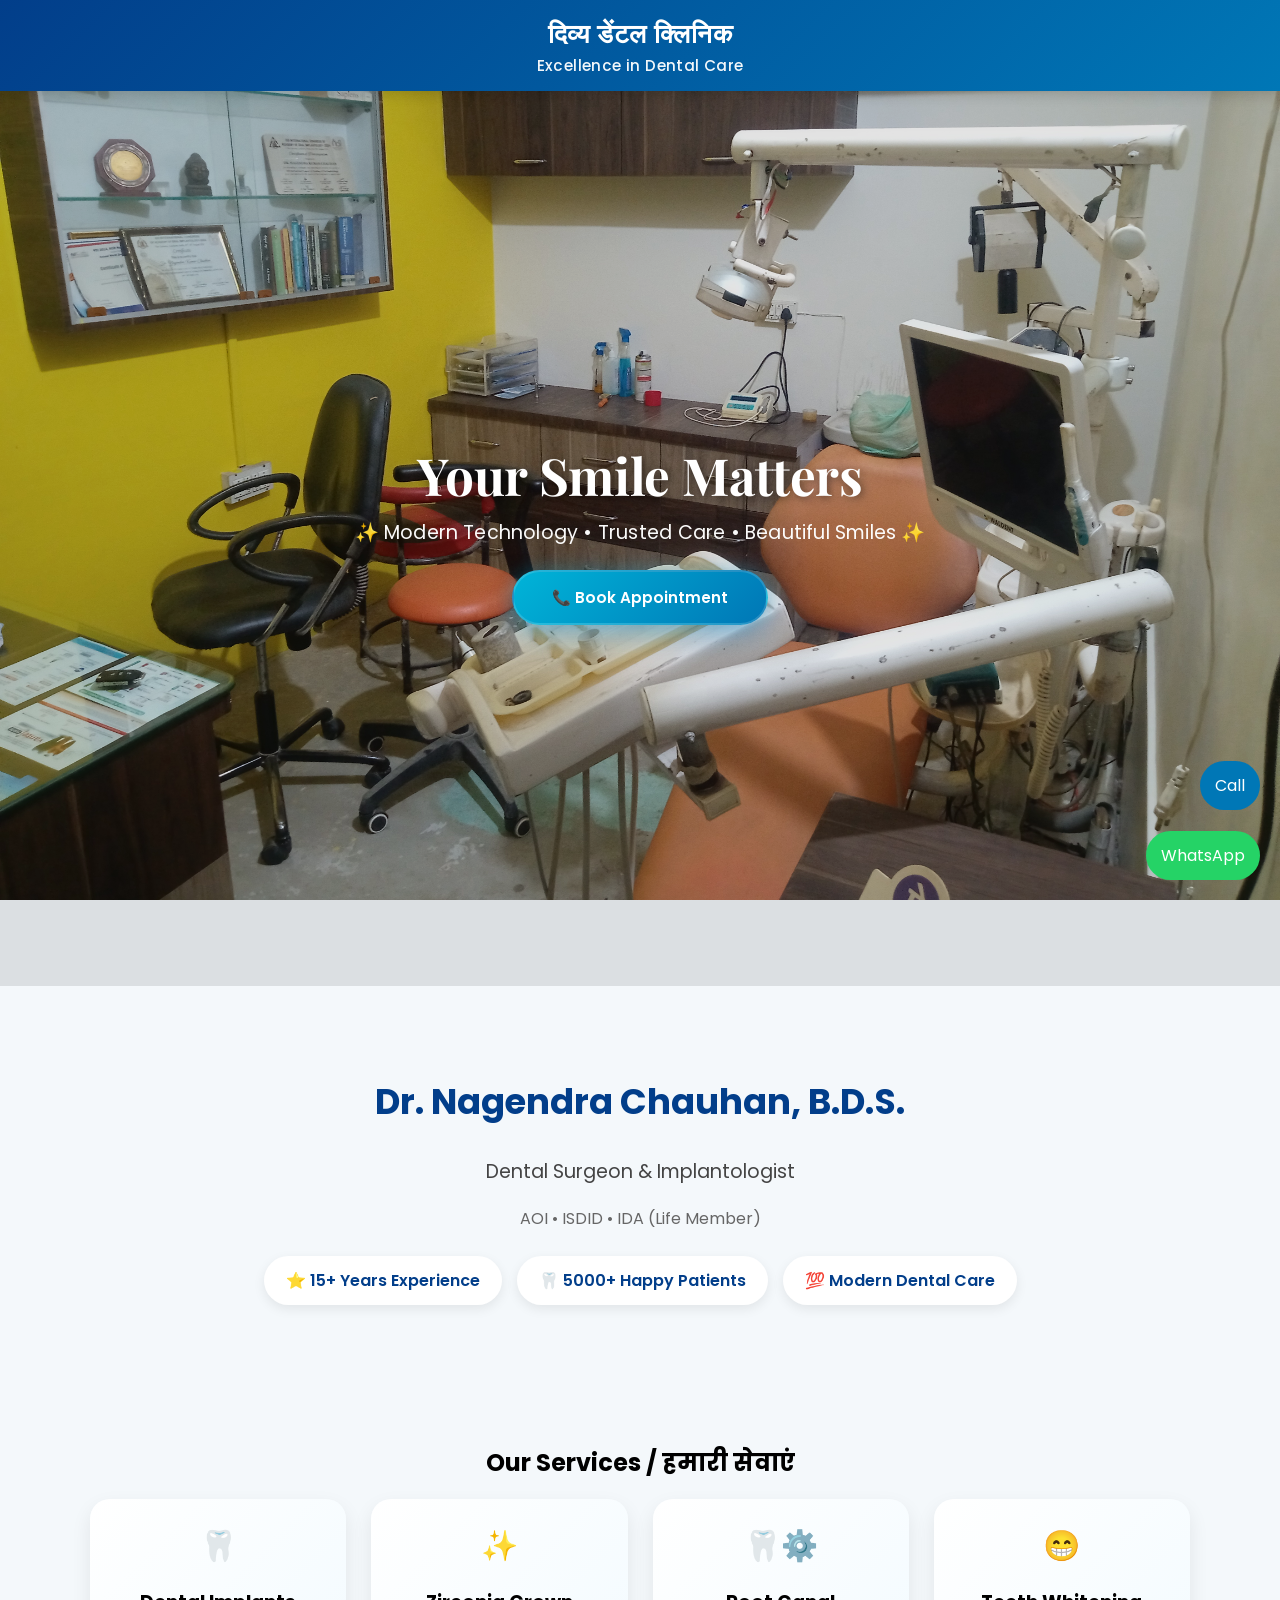
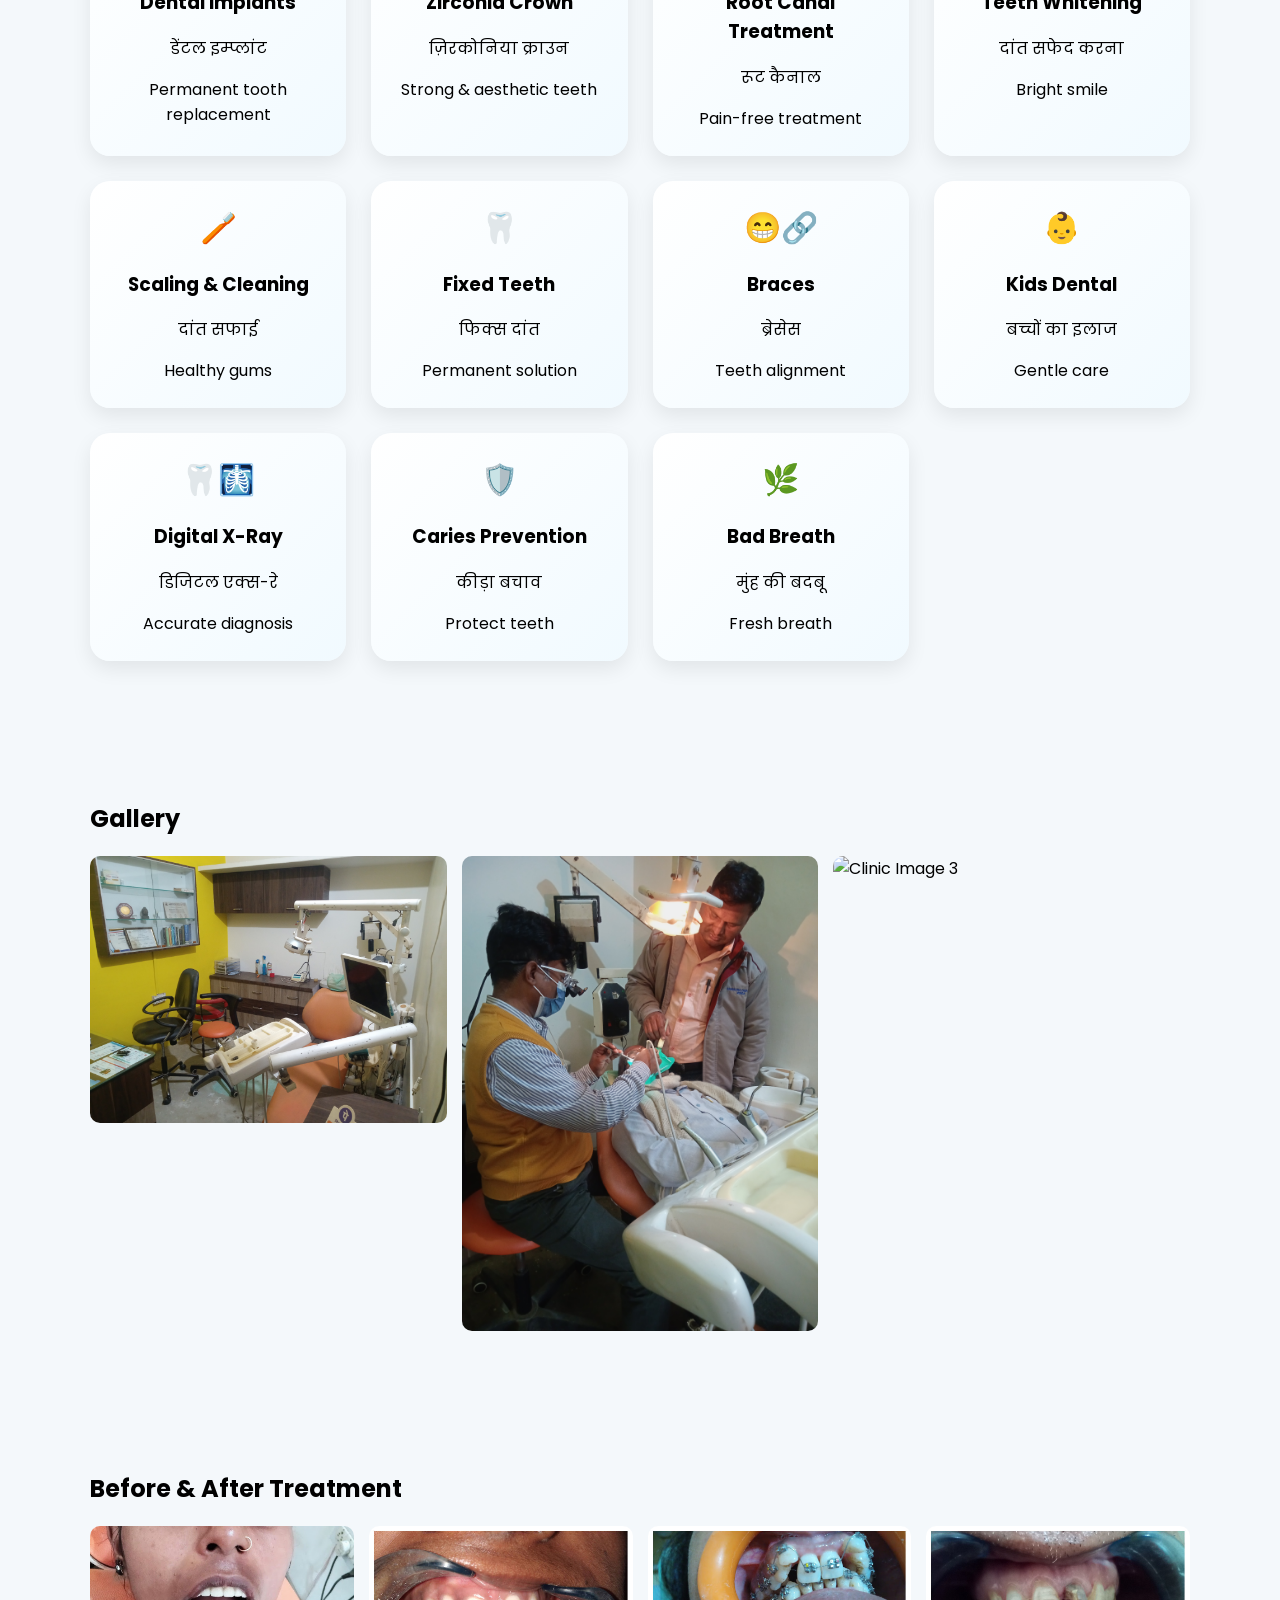
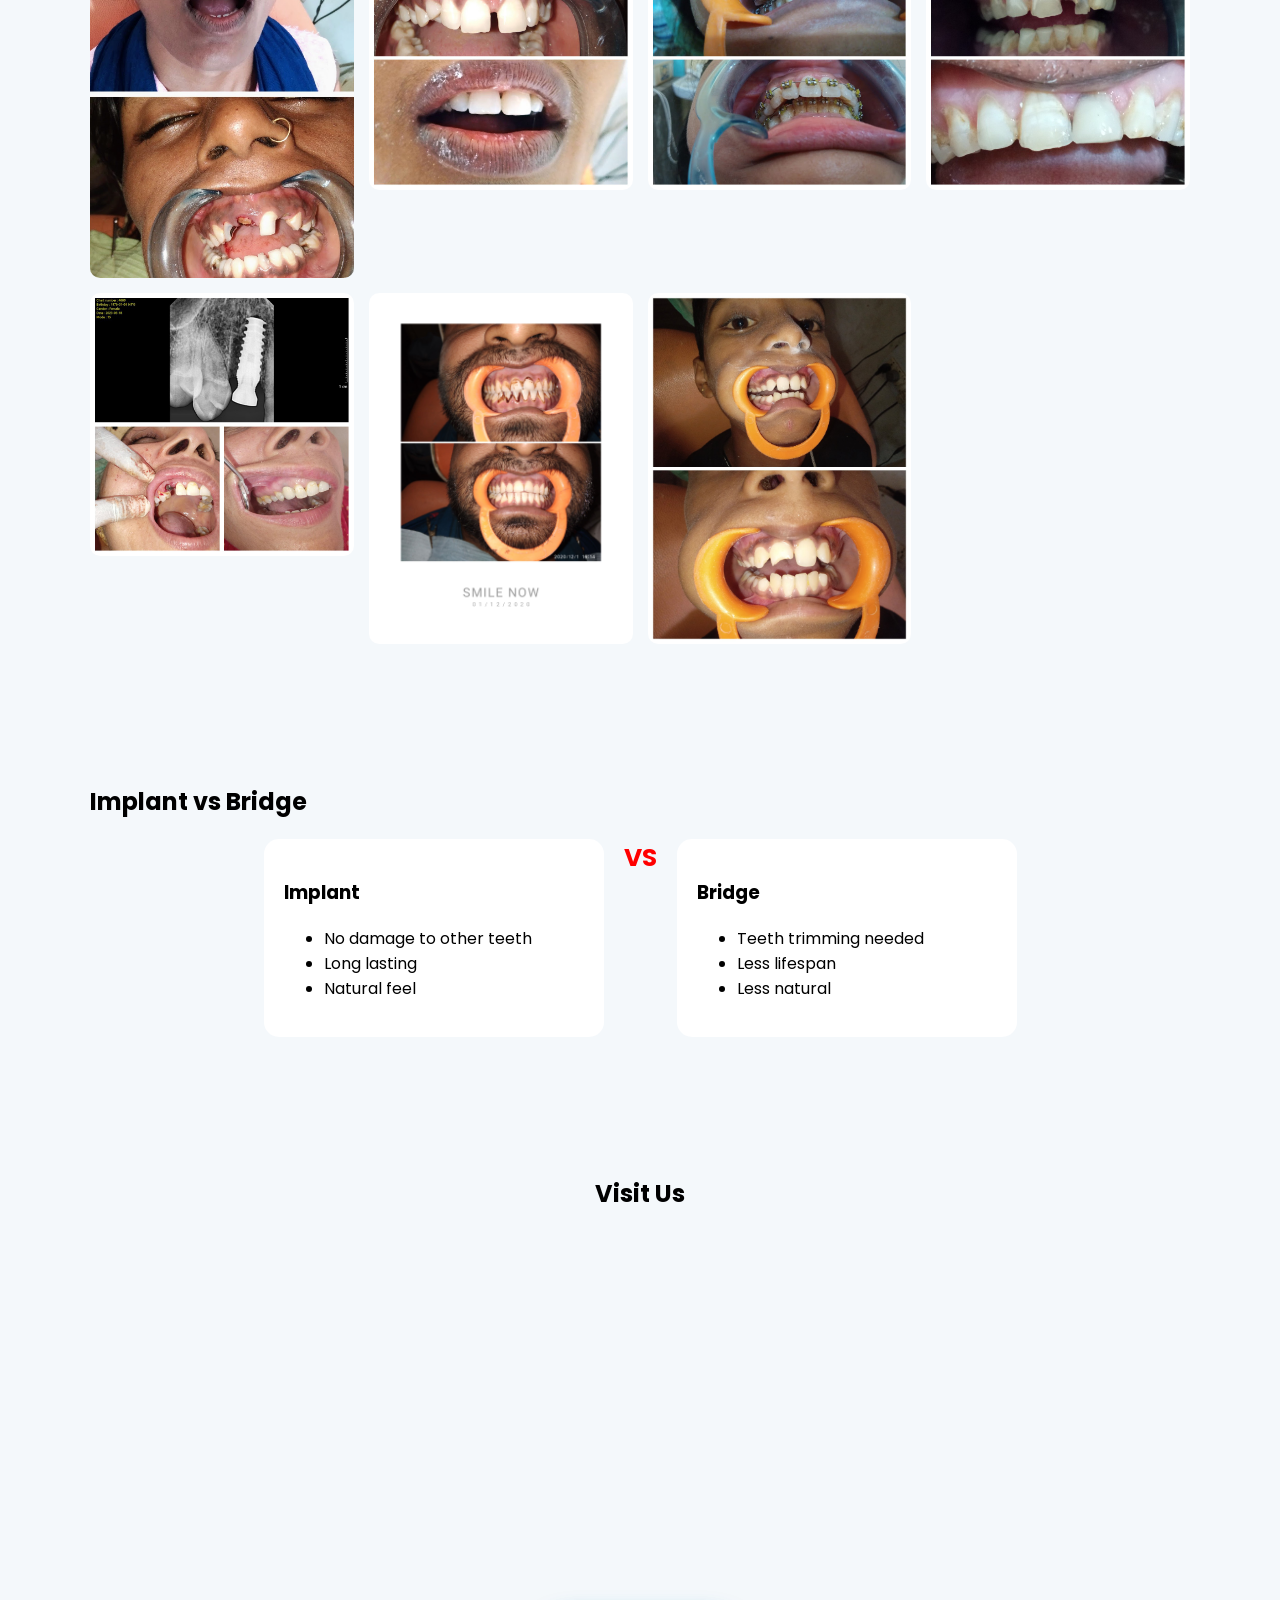
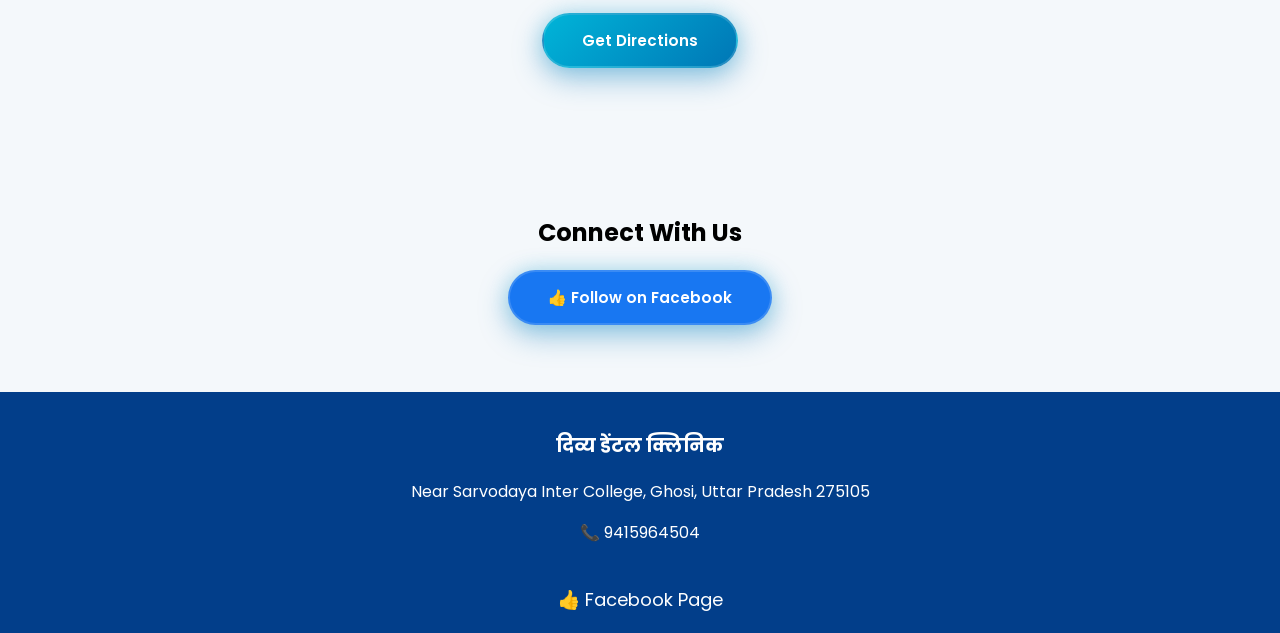
==== index.html @ aa7a8303 "Perfect typography refinement: Playfair Display + Poppins, lighter overlay (10%), professional sizin" ====
<!DOCTYPE html>
<html lang="en">
<head>
<meta charset="UTF-8">
<meta name="viewport" content="width=device-width, initial-scale=1.0">
<title>दिव्य डेंटल क्लिनिक</title>

<link rel="preconnect" href="https://fonts.googleapis.com">
<link rel="preconnect" href="https://fonts.gstatic.com" crossorigin>
<link href="https://fonts.googleapis.com/css2?family=Poppins:wght@300;400;500;600;700;800&family=Playfair+Display:wght@700;800&display=swap" rel="stylesheet">

<style>

/* GLOBAL */
body {
    margin: 0;
    font-family: 'Poppins', sans-serif;
    background: #f4f8fb;
}

/* TOP NAVBAR */
.top-navbar {
    position: sticky;
    top: 0;
    z-index: 10;
    background: linear-gradient(135deg, #023e8a, #0077b6);
    color: white;
    padding: 14px 20px;
    text-align: center;
    box-shadow: 0 4px 12px rgba(0,0,0,0.15);
}

.top-navbar h2 {
    margin: 0;
    font-size: 1.65rem;
    font-weight: 800;
    letter-spacing: 0.8px;
    font-family: 'Playfair Display', serif;
}

.top-navbar p {
    margin: 4px 0 0 0;
    font-size: 0.95rem;
    font-weight: 500;
    color: rgba(255,255,255,0.95);
    letter-spacing: 0.4px;
}

/* NAVBAR */
.navbar {
    position: sticky;
    top: 0;
    background: rgba(0,119,182,0.9);
    color: white;
    padding: 12px;
    text-align: center;
    font-weight: bold;
}

/* PREMIUM HERO */
.hero {
    min-height: 95vh;
    background:
    url('IMG_20250830_184129621(1).jpg');
    background-size: cover;
    background-position: center;
    background-attachment: fixed;
    display: flex;
    align-items: center;
    justify-content: center;
    text-align: center;
    color: white;
    padding: 20px;
    position: relative;
    overflow: hidden;
}

/* Minimal overlay for text readability only */
.hero::before {
    content: '';
    position: absolute;
    top: 0;
    left: 0;
    right: 0;
    bottom: 0;
    background: rgba(0,0,0,0.1);
    pointer-events: none;
}

.hero-content {
    max-width: 900px;
    position: relative;
    z-index: 2;
    animation: fadeInUp 1.2s ease-out;
}

@keyframes fadeInUp {
    from {
        opacity: 0;
        transform: translateY(40px);
    }
    to {
        opacity: 1;
        transform: translateY(0);
    }
}

.hero h1 {
    font-size: clamp(1.8rem, 5.5vw, 3.2rem);
    font-weight: 700;
    margin: 0 0 12px 0;
    text-shadow: 2px 2px 10px rgba(0,0,0,0.5);
    line-height: 1.2;
    letter-spacing: -0.3px;
    animation: slideDown 1s ease-out;
    font-family: 'Playfair Display', serif;
}

@keyframes slideDown {
    from {
        opacity: 0;
        transform: translateY(-30px);
    }
    to {
        opacity: 1;
        transform: translateY(0);
    }
}

.tagline {
    font-size: clamp(0.9rem, 1.8vw, 1.2rem);
    margin: 0 0 22px 0;
    line-height: 1.5;
    color: rgba(255,255,255,0.98);
    font-weight: 400;
    letter-spacing: 0.2px;
    animation: fadeIn 1.4s ease-out 0.2s both;
}

@keyframes fadeIn {
    from {
        opacity: 0;
    }
    to {
        opacity: 1;
    }
}

.btn {
    background: linear-gradient(135deg, #00b4d8, #0077b6);
    padding: 14px 38px;
    border-radius: 50px;
    color: white;
    text-decoration: none;
    font-size: 0.95rem;
    font-weight: 600;
    display: inline-block;
    box-shadow: 0 10px 30px rgba(0, 116, 182, 0.4), 0 0 20px rgba(0, 180, 216, 0.2);
    border: 2px solid rgba(255,255,255,0.15);
    transition: all 0.4s cubic-bezier(0.34, 1.56, 0.64, 1);
    cursor: pointer;
    position: relative;
    overflow: hidden;
    animation: fadeIn 1.8s ease-out 0.6s both;
}

.btn::before {
    content: '';
    position: absolute;
    top: 50%;
    left: 50%;
    width: 0;
    height: 0;
    background: rgba(255,255,255,0.2);
    border-radius: 50%;
    transform: translate(-50%, -50%);
    transition: width 0.6s, height 0.6s;
}

.btn:hover {
    transform: translateY(-3px);
    box-shadow: 0 15px 45px rgba(0, 116, 182, 0.5), 0 0 30px rgba(0, 180, 216, 0.3);
}

.btn:hover::before {
    width: 300px;
    height: 300px;
}

.btn:active {
    transform: translateY(-1px);
}

/* SECTION */
section {
    padding: 60px 20px;
    max-width: 1100px;
    margin: auto;
}

/* HEADER INFO */
.header-info {
    text-align: center;
}

.header-info h2 {
    color: #023e8a;
    font-size: 2.2rem;
}

.designation {
    font-size: 1.2rem;
    color: #444;
}

.membership {
    color: #666;
    margin-bottom: 25px;
}

.highlights {
    display: flex;
    justify-content: center;
    flex-wrap: wrap;
    gap: 15px;
    margin-top: 20px;
}

.highlights span {
    background: white;
    padding: 12px 22px;
    border-radius: 50px;
    box-shadow: 0 4px 12px rgba(0,0,0,0.08);
    color: #023e8a;
    font-weight: 600;
}

/* PREMIUM SERVICES */
.services-premium {
    display: grid;
    grid-template-columns: repeat(auto-fit, minmax(220px, 1fr));
    gap: 25px;
}

.card-premium {
    background: linear-gradient(135deg, #ffffff, #f1faff);
    padding: 25px;
    border-radius: 20px;
    text-align: center;
    transition: 0.3s;
    box-shadow: 0 8px 20px rgba(0,0,0,0.08);
}

.card-premium:hover {
    transform: translateY(-10px);
}

.icon {
    font-size: 30px;
}

/* GRID */
.grid {
    display: grid;
    grid-template-columns: repeat(auto-fit, minmax(250px, 1fr));
    gap: 15px;
}

.grid img {
    width: 100%;
    border-radius: 10px;
    transition: 0.3s;
}

.grid img:hover {
    transform: scale(1.05);
}

/* COMPARE */
.compare {
    display: flex;
    flex-wrap: wrap;
    justify-content: center;
    gap: 20px;
}

.compare-card {
    background: white;
    padding: 20px;
    border-radius: 15px;
    width: 300px;
}

.vs {
    font-size: 25px;
    font-weight: bold;
    color: red;
}

/* FOOTER */
footer {
    background: #023e8a;
    color: white;
    text-align: center;
    padding: 20px;
}

/* FLOAT BUTTONS */
.float-btn {
    position: fixed;
    right: 20px;
}

.whatsapp { bottom: 20px; }
.call { bottom: 90px; }

.float-btn a {
    display: block;
    background: #25D366;
    color: white;
    padding: 12px 15px;
    border-radius: 50px;
    text-decoration: none;
    margin-top: 10px;
}

.call a { background: #0077b6; }

</style>
</head>

<body>

<!-- TOP NAVBAR -->
<div class="top-navbar">
    <h2>दिव्य डेंटल क्लिनिक</h2>
    <p>Excellence in Dental Care</p>
</div>

<div class="hero">
  <div class="hero-content">
    <h1>Your Smile Matters</h1>

    <p class="tagline">
      ✨ Modern Technology • Trusted Care • Beautiful Smiles ✨
    </p>

    <a href="tel:9415964504" class="btn">
      📞 Book Appointment
    </a>
  </div>
</div>

<section class="header-info">

    <h2>Dr. Nagendra Chauhan, B.D.S.</h2>

    <p class="designation">
        Dental Surgeon & Implantologist
    </p>

    <p class="membership">
        AOI • ISDID • IDA (Life Member)
    </p>

    <div class="highlights">
        <span>⭐ 15+ Years Experience</span>
        <span>🦷 5000+ Happy Patients</span>
        <span>💯 Modern Dental Care</span>
    </div>

</section>

<!-- SERVICES -->
<section>
<h2 style="text-align:center;">Our Services / हमारी सेवाएं</h2>
<div class="services-premium">

<div class="card-premium"><div class="icon">🦷</div><h3>Dental Implants</h3><p>डेंटल इम्प्लांट</p><span>Permanent tooth replacement</span></div>

<div class="card-premium"><div class="icon">✨</div><h3>Zirconia Crown</h3><p>ज़िरकोनिया क्राउन</p><span>Strong & aesthetic teeth</span></div>

<div class="card-premium"><div class="icon">🦷⚙️</div><h3>Root Canal Treatment</h3><p>रूट कैनाल</p><span>Pain-free treatment</span></div>

<div class="card-premium"><div class="icon">😁</div><h3>Teeth Whitening</h3><p>दांत सफेद करना</p><span>Bright smile</span></div>

<div class="card-premium"><div class="icon">🪥</div><h3>Scaling & Cleaning</h3><p>दांत सफाई</p><span>Healthy gums</span></div>

<div class="card-premium"><div class="icon">🦷</div><h3>Fixed Teeth</h3><p>फिक्स दांत</p><span>Permanent solution</span></div>

<div class="card-premium"><div class="icon">😁🔗</div><h3>Braces</h3><p>ब्रेसेस</p><span>Teeth alignment</span></div>

<div class="card-premium"><div class="icon">👶</div><h3>Kids Dental</h3><p>बच्चों का इलाज</p><span>Gentle care</span></div>

<div class="card-premium"><div class="icon">🦷🩻</div><h3>Digital X-Ray</h3><p>डिजिटल एक्स-रे</p><span>Accurate diagnosis</span></div>

<div class="card-premium"><div class="icon">🛡️</div><h3>Caries Prevention</h3><p>कीड़ा बचाव</p><span>Protect teeth</span></div>

<div class="card-premium"><div class="icon">🌿</div><h3>Bad Breath</h3><p>मुंह की बदबू</p><span>Fresh breath</span></div>

</div>
</section>

<!-- GALLERY -->
<section>
<h2>Gallery</h2>
<div class="grid">
<img src="IMG_20250830_184129621(1).jpg" alt="Clinic Image 1">
<img src="IMG_20260120_162030193.jpg" alt="Clinic Image 2">
<img src="IMG_20260210_131641255.jpg" alt="Clinic Image 3">
</div>
</section>

<!-- BEFORE AFTER -->
<section>
<h2>Before & After Treatment</h2>
<div class="grid">
<img src="IMG_20210913_141146-COLLAGE.jpg" alt="Before After 1">
<img src="20230618_225728-COLLAGE(1).jpg" alt="Before After 2">
<img src="20230618_224305-COLLAGE(1).jpg" alt="Before After 3">
<img src="20230808_155825-COLLAGE(1).jpg" alt="Before After 4">
<img src="20231029_115022-COLLAGE.jpg" alt="Before After 5">
<img src="Stain.jpg" alt="Before After 6">  
<img src="IMG_20250621_132154342-COLLAGE.jpg" alt="Before After 7">
</div>
</section>

<!-- IMPLANT VS BRIDGE -->
<section>
<h2>Implant vs Bridge</h2>
<div class="compare">
<div class="compare-card">
<h3>Implant</h3>
<ul>
<li>No damage to other teeth</li>
<li>Long lasting</li>
<li>Natural feel</li>
</ul>
</div>

<div class="vs">VS</div>

<div class="compare-card">
<h3>Bridge</h3>
<ul>
<li>Teeth trimming needed</li>
<li>Less lifespan</li>
<li>Less natural</li>
</ul>
</div>
</div>
</section>

<!-- MAP (FIXED) -->
<section style="text-align:center;">
<h2>Visit Us</h2>

<iframe 
src="https://www.google.com/maps?q=26.1022186,83.5397895&z=17&output=embed"
width="100%" 
height="350" 
style="border:0; border-radius:15px;"
loading="lazy">
</iframe>

<br><br>

<a href="https://maps.app.goo.gl/Y8frzu6wxgn8hsjC7" target="_blank" class="btn">
Get Directions
</a>

</section>
<section style="text-align:center;">
    <h2>Connect With Us</h2>

    <a href="https://www.facebook.com/Divyadentalclinic" 
       target="_blank" 
       class="btn"
       style="background:#1877f2;">
        👍 Follow on Facebook
    </a>

</section>
<footer>
    <h3>दिव्य डेंटल क्लिनिक</h3>
    <p>Near Sarvodaya Inter College, Ghosi, Uttar Pradesh 275105</p>
    <p>📞 9415964504</p>

    <br>

    <a href="https://www.facebook.com/Divyadentalclinic" 
       target="_blank" 
       style="color:white; text-decoration:none; font-size:18px;">
        👍 Facebook Page
    </a>
</footer>

<!-- FLOAT BUTTONS -->
<div class="float-btn whatsapp">
<a href="https://wa.me/919415964504">WhatsApp</a>
</div>

<div class="float-btn call">
<a href="tel:9415964504">Call</a>
</div>

</body>
</html>
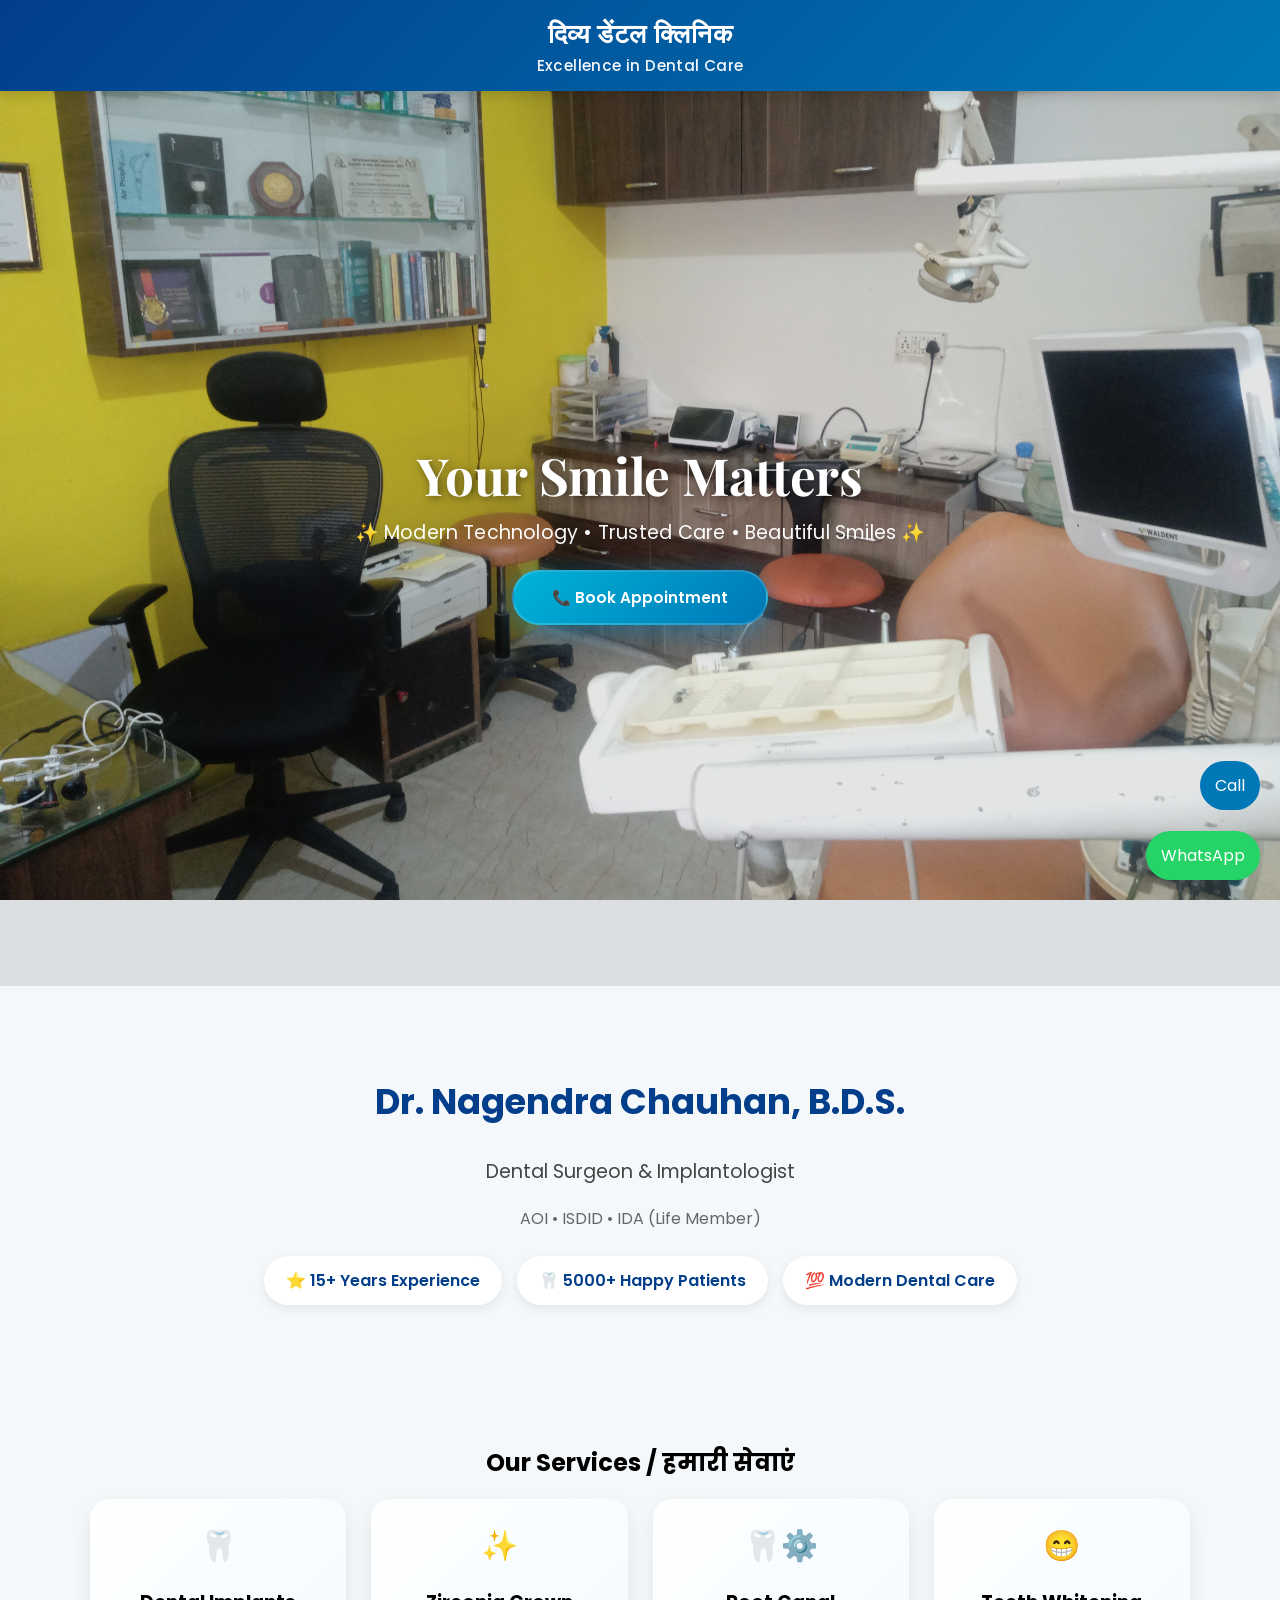
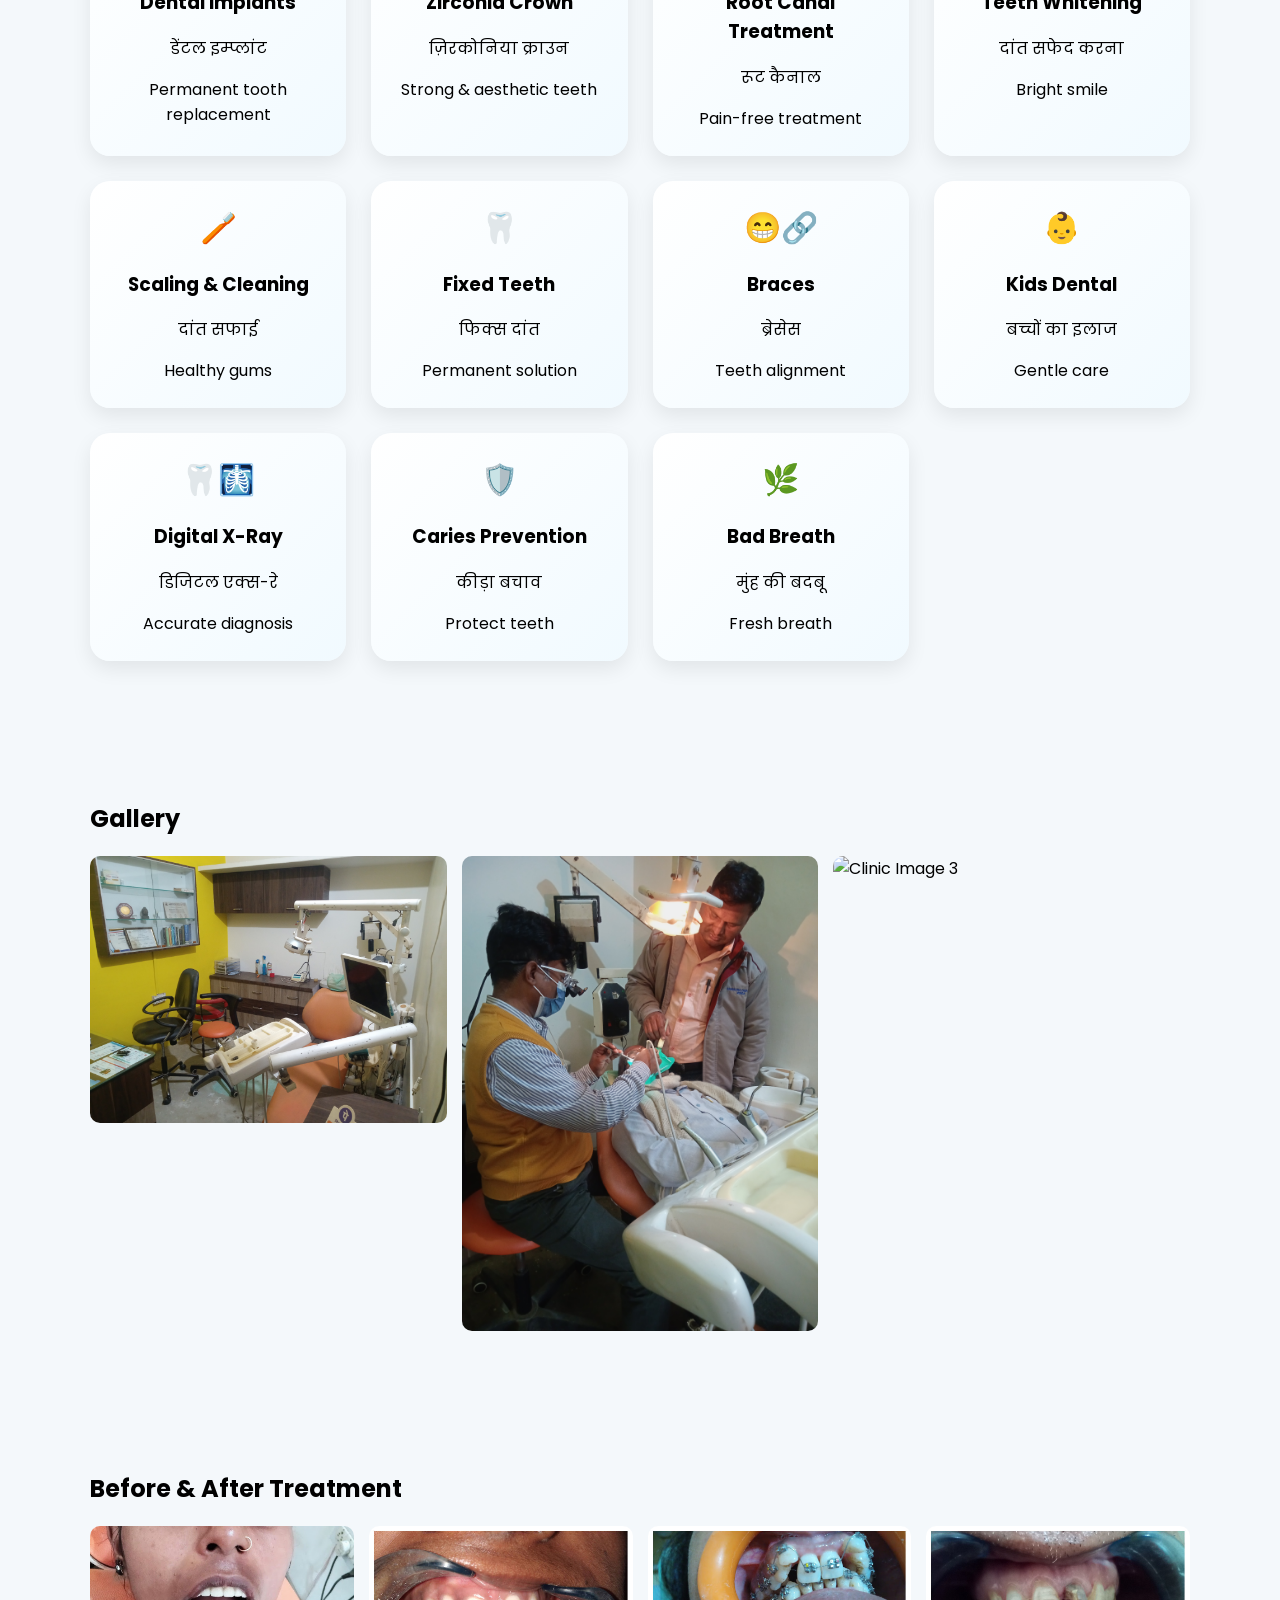
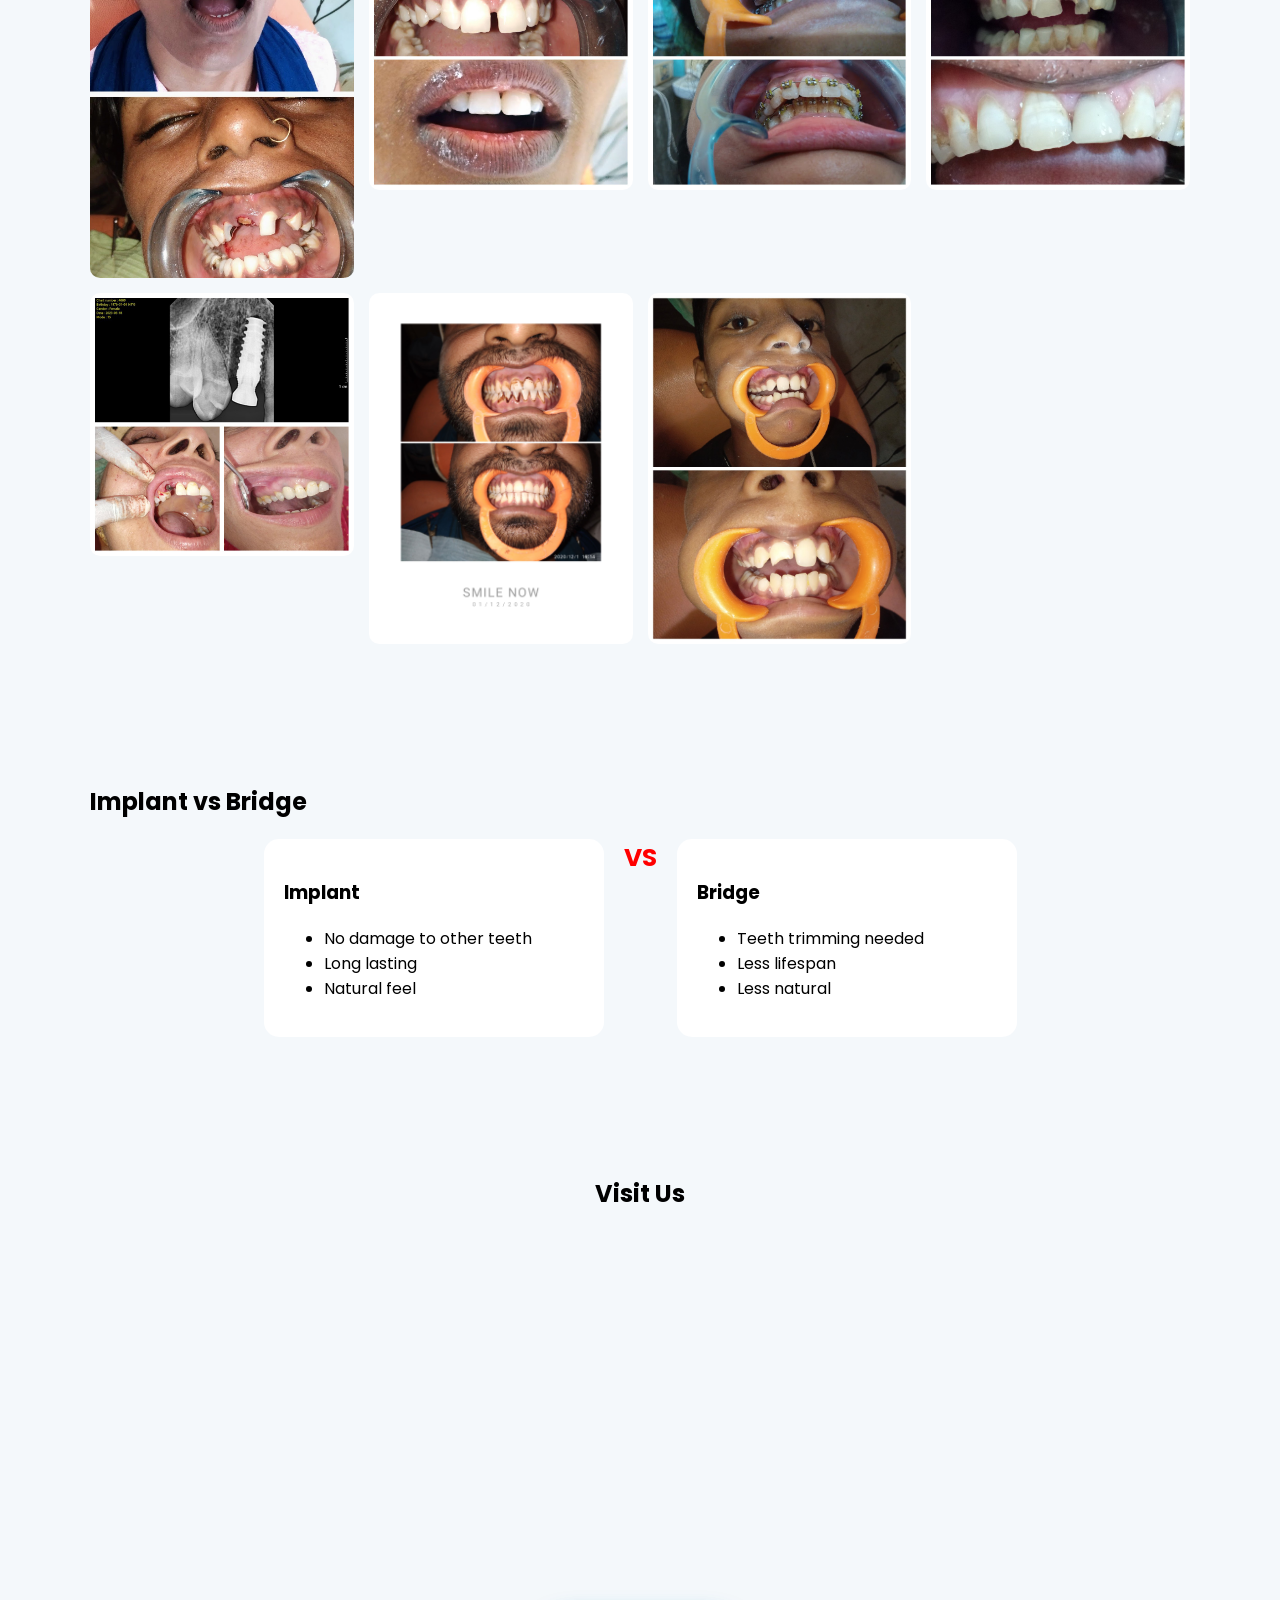
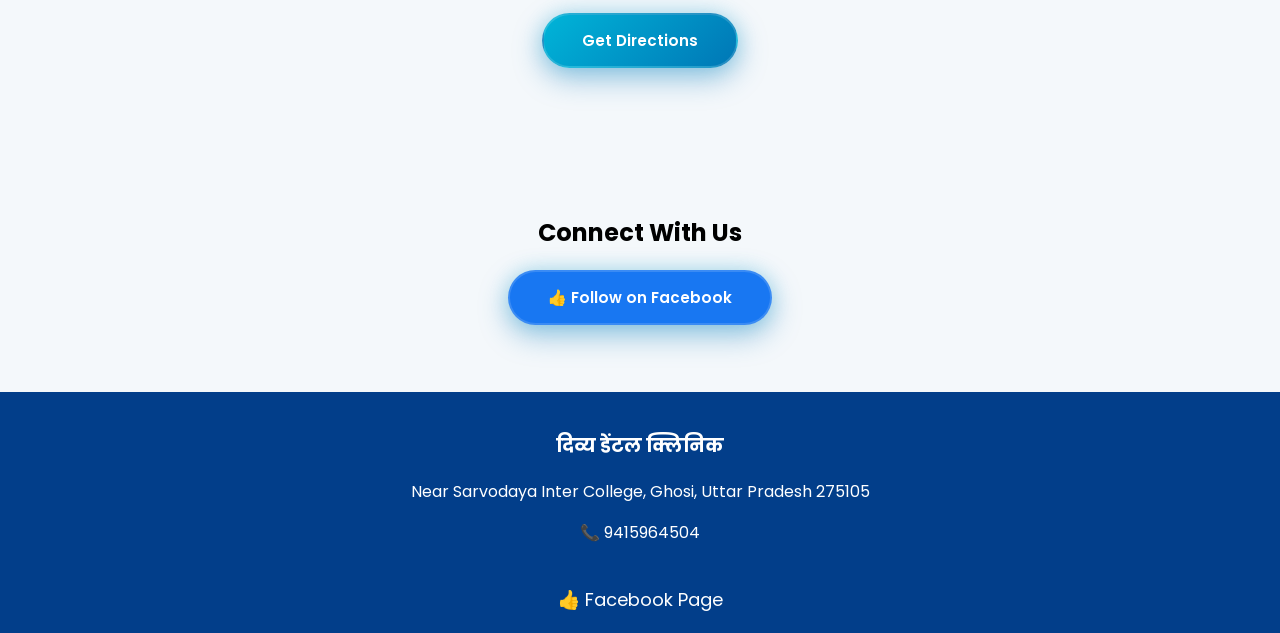
==== commit b8723a2b: "Change hero background image to Background.jpg" ====
--- a/index.html
+++ b/index.html
@@ -61,7 +61,7 @@
 .hero {
     min-height: 95vh;
     background:
-    url('IMG_20250830_184129621(1).jpg');
+    url('Background.jpg');
     background-size: cover;
     background-position: center;
     background-attachment: fixed;
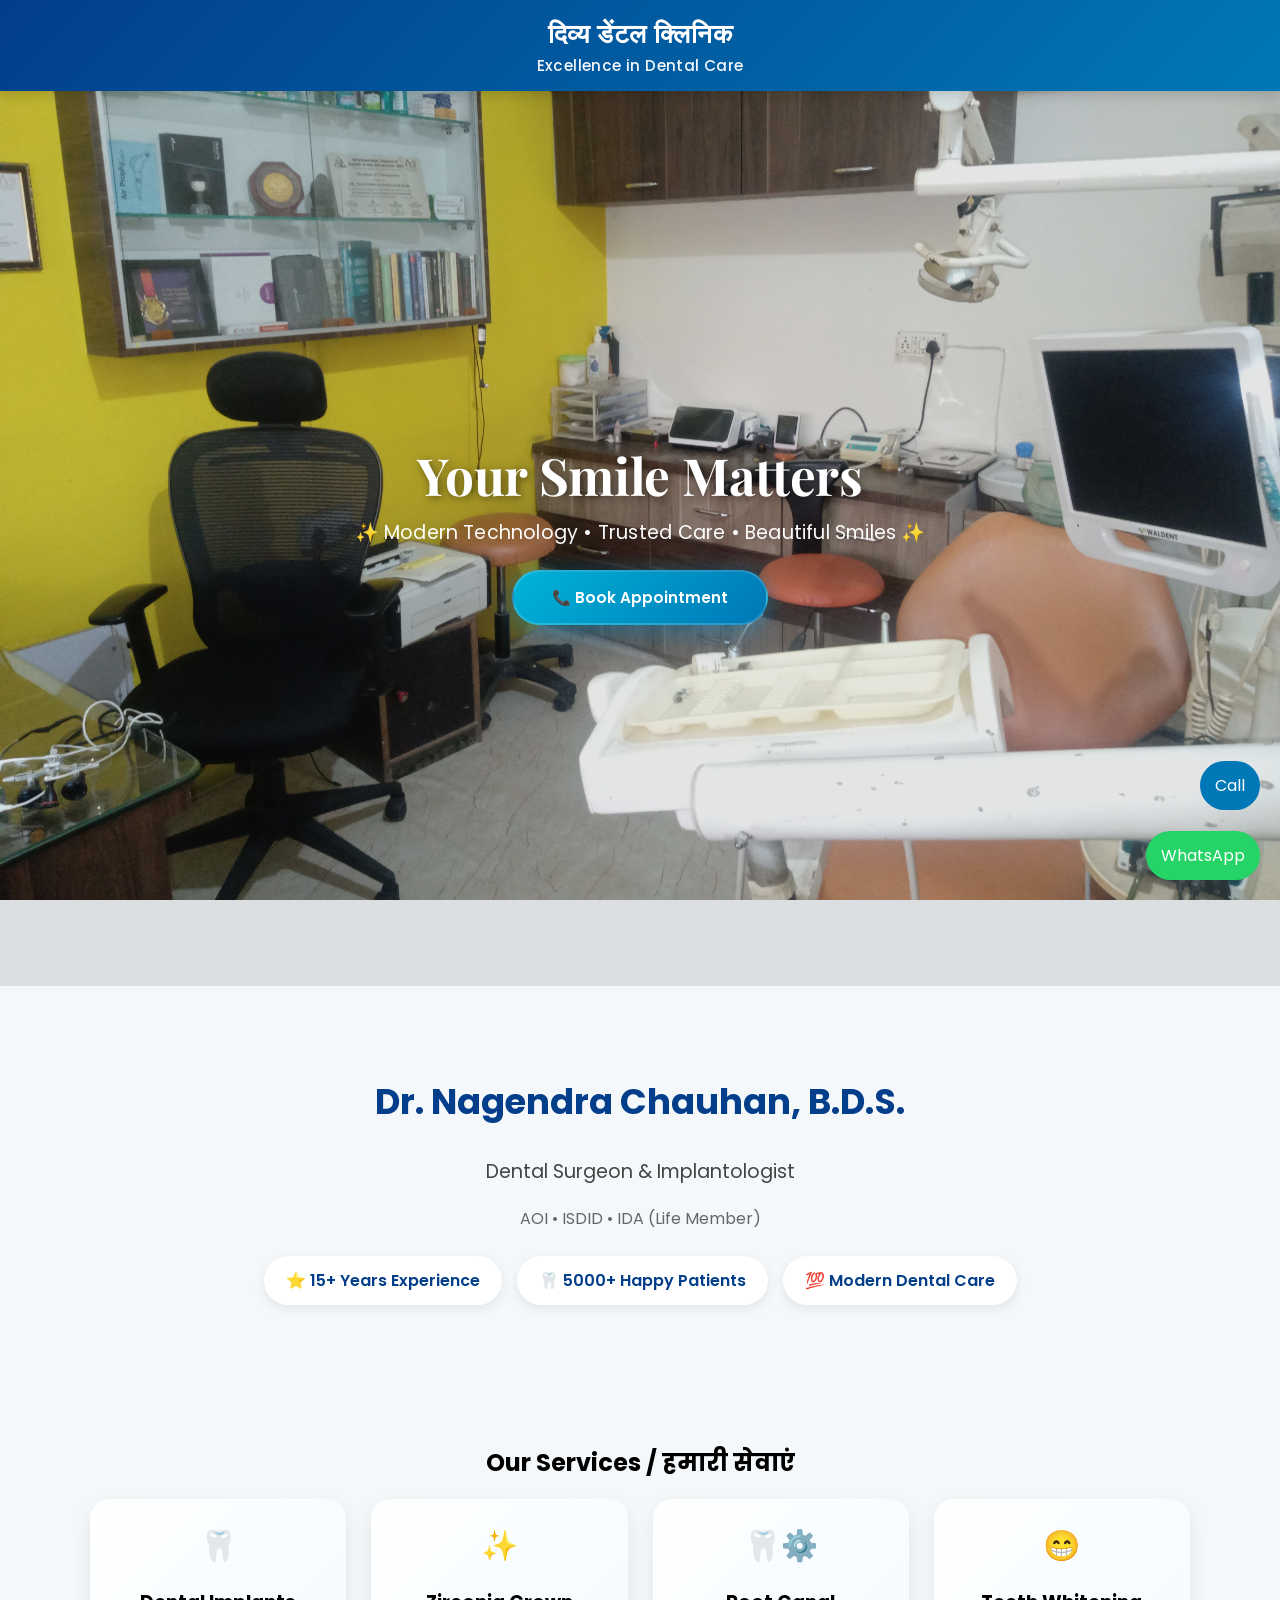
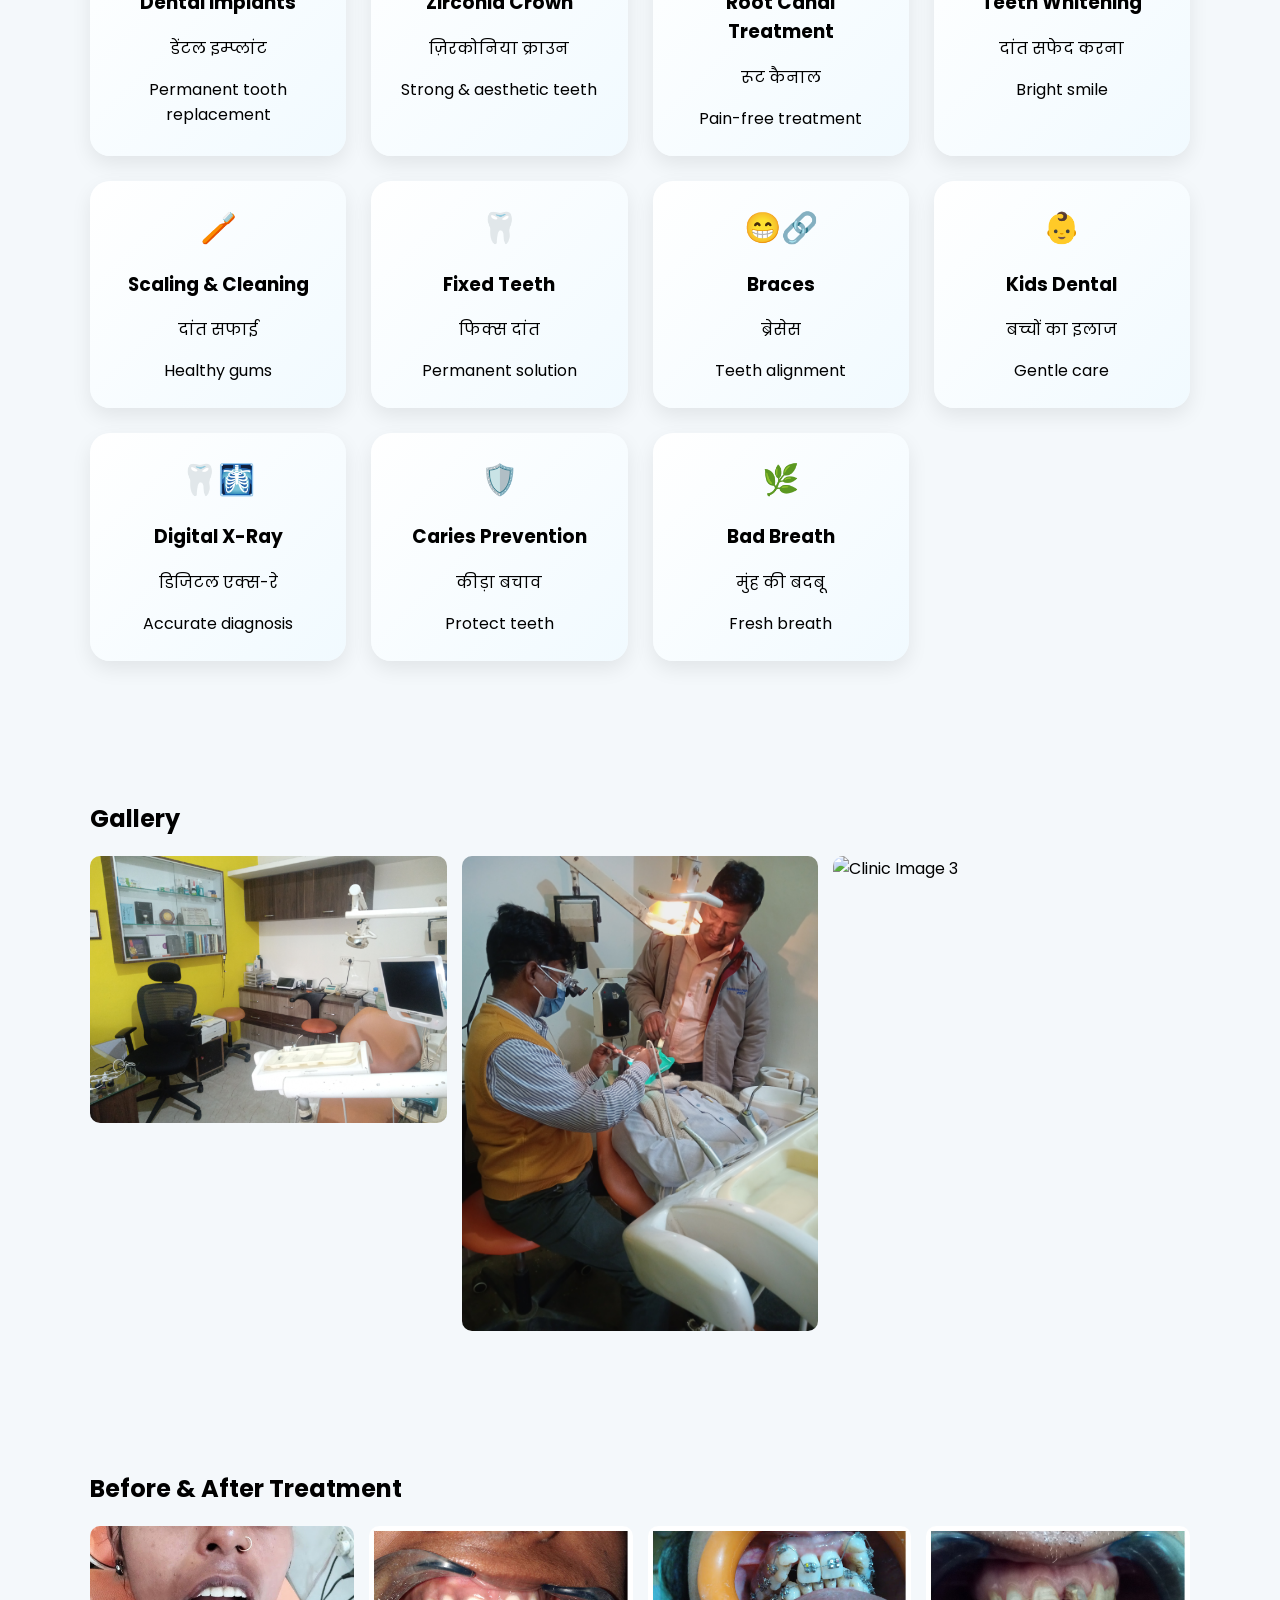
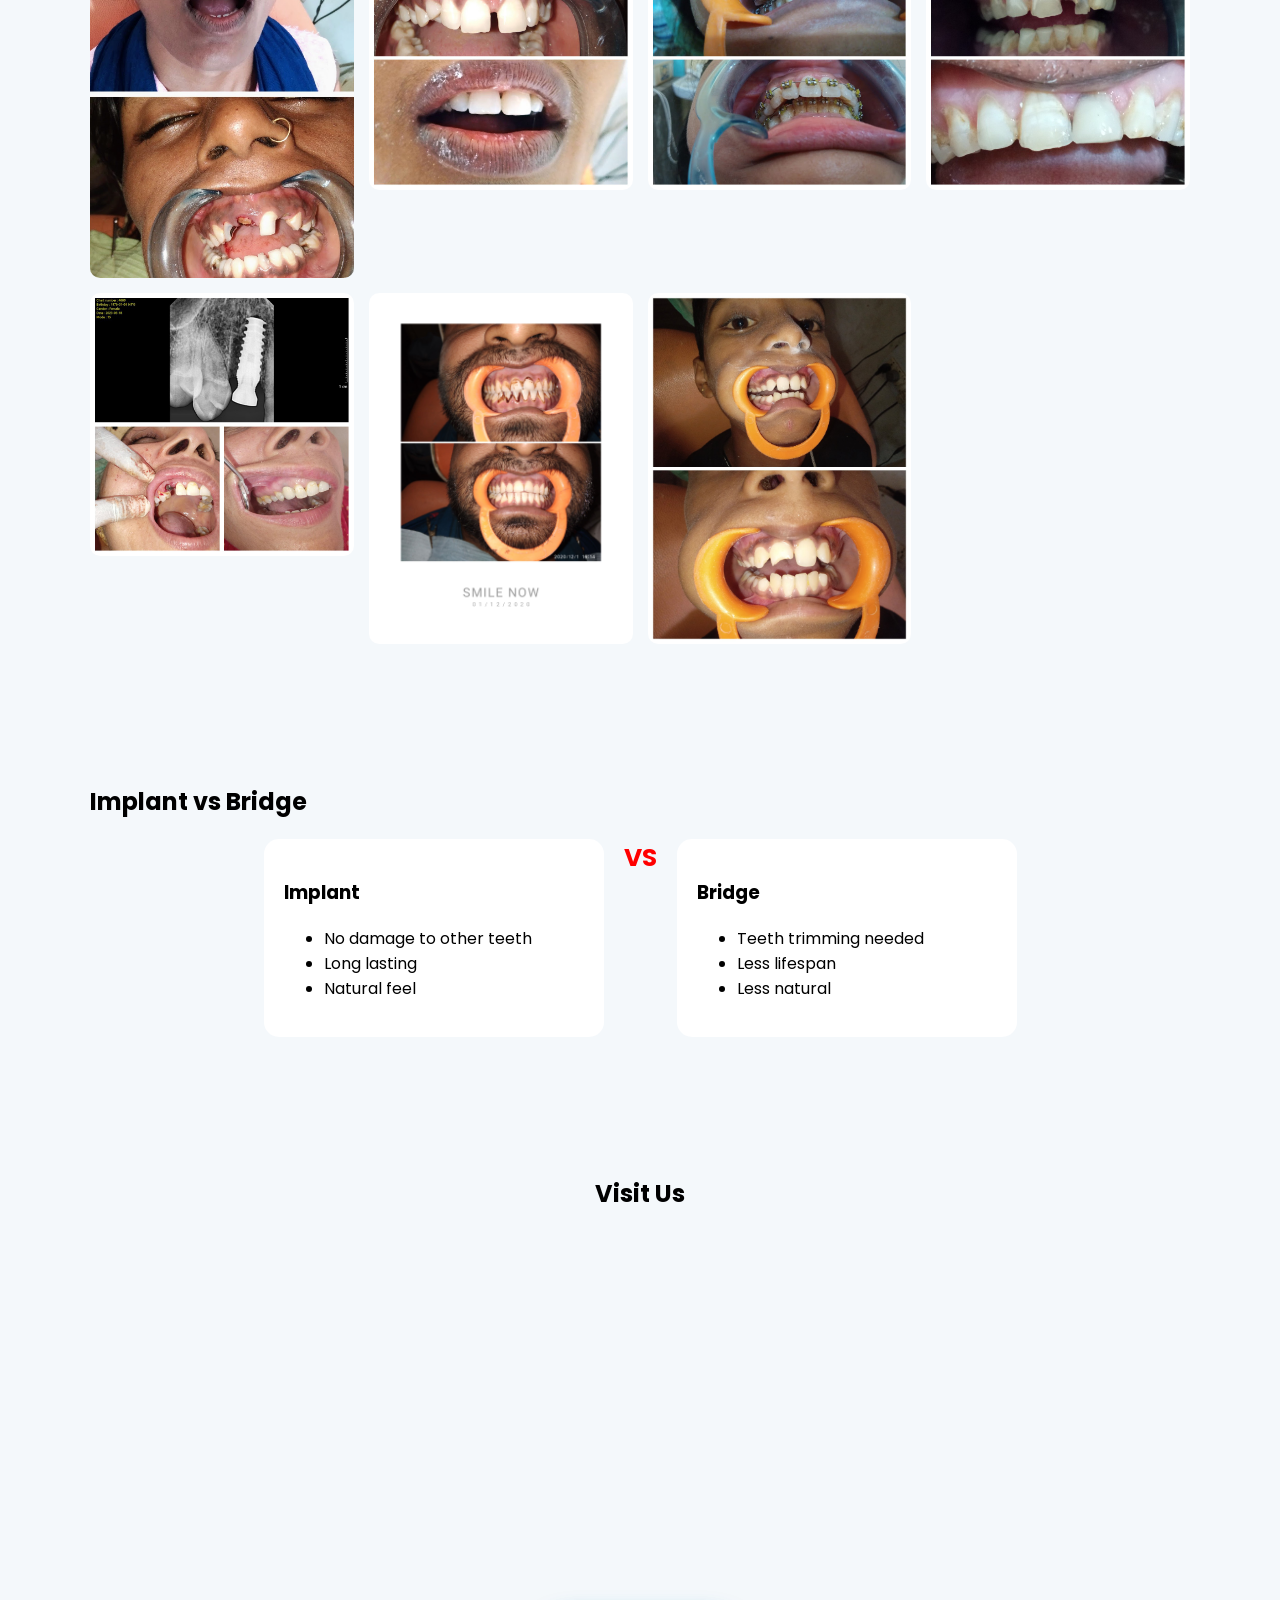
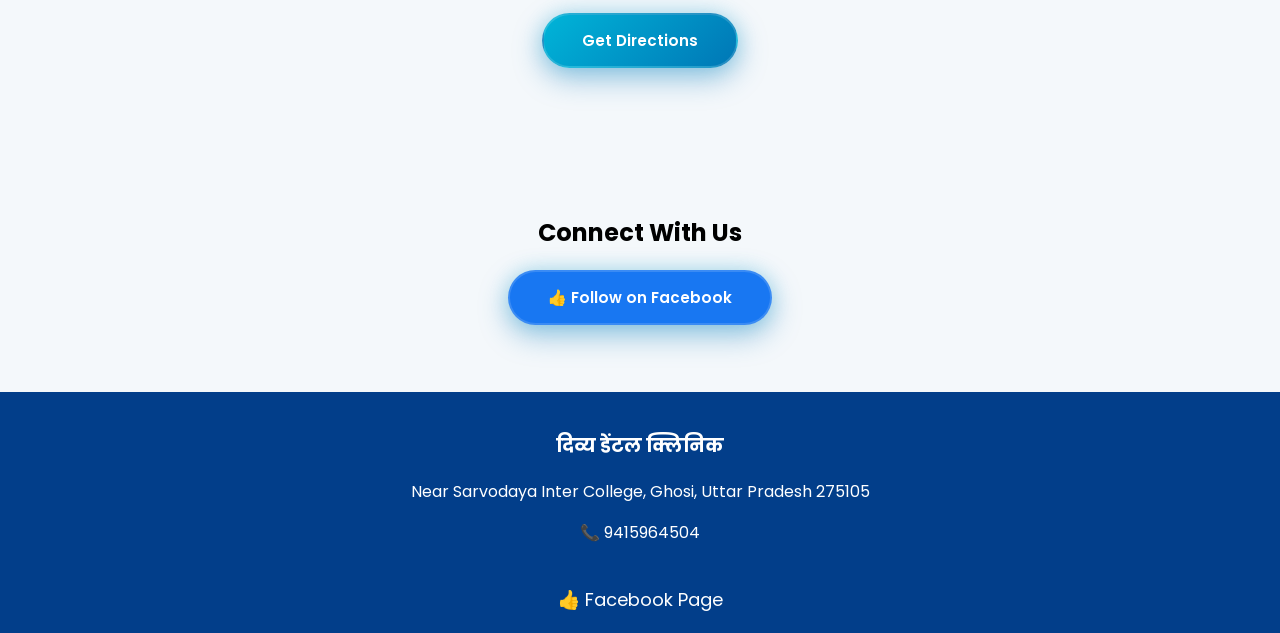
==== commit d8696a37: "Update index.html" ====
--- a/index.html
+++ b/index.html
@@ -405,7 +405,7 @@
 <section>
 <h2>Gallery</h2>
 <div class="grid">
-<img src="IMG_20250830_184129621(1).jpg" alt="Clinic Image 1">
+<img src="Background.jpg" alt="Clinic Image 1">
 <img src="IMG_20260120_162030193.jpg" alt="Clinic Image 2">
 <img src="IMG_20260210_131641255.jpg" alt="Clinic Image 3">
 </div>
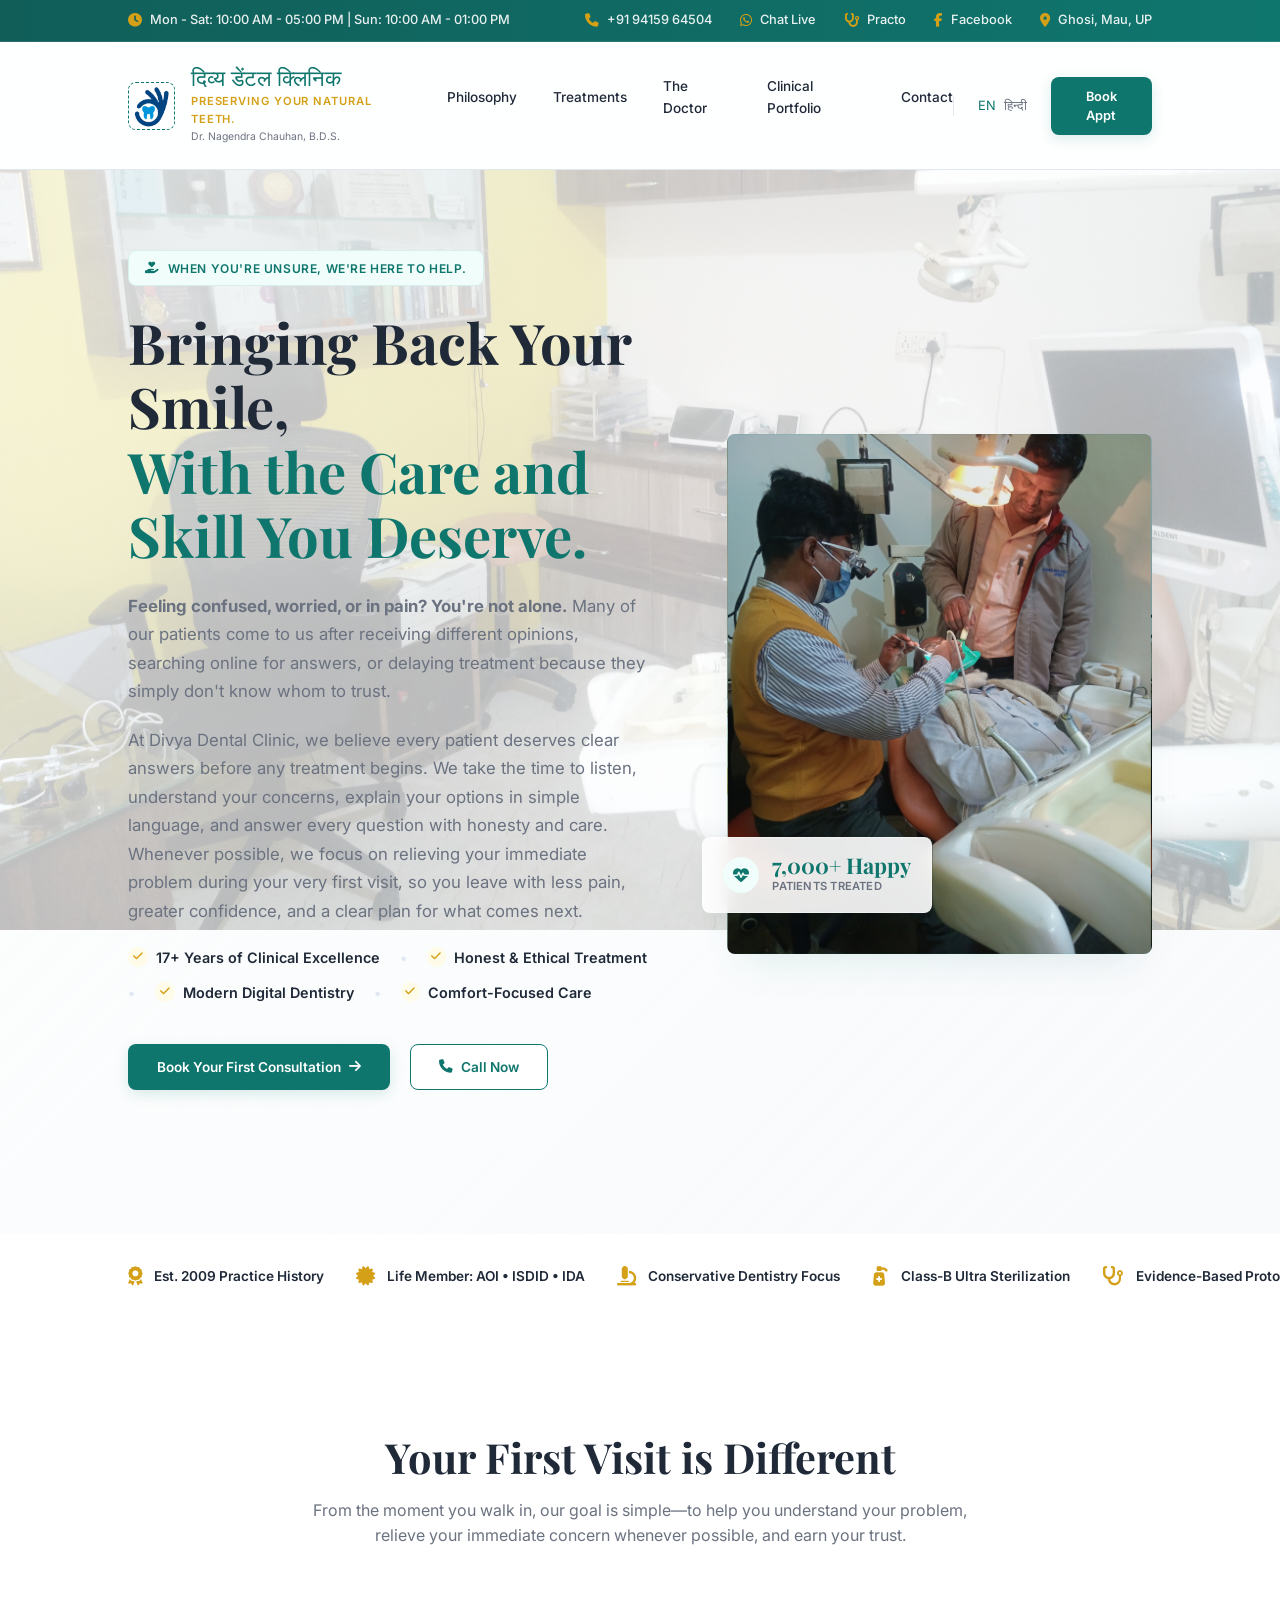
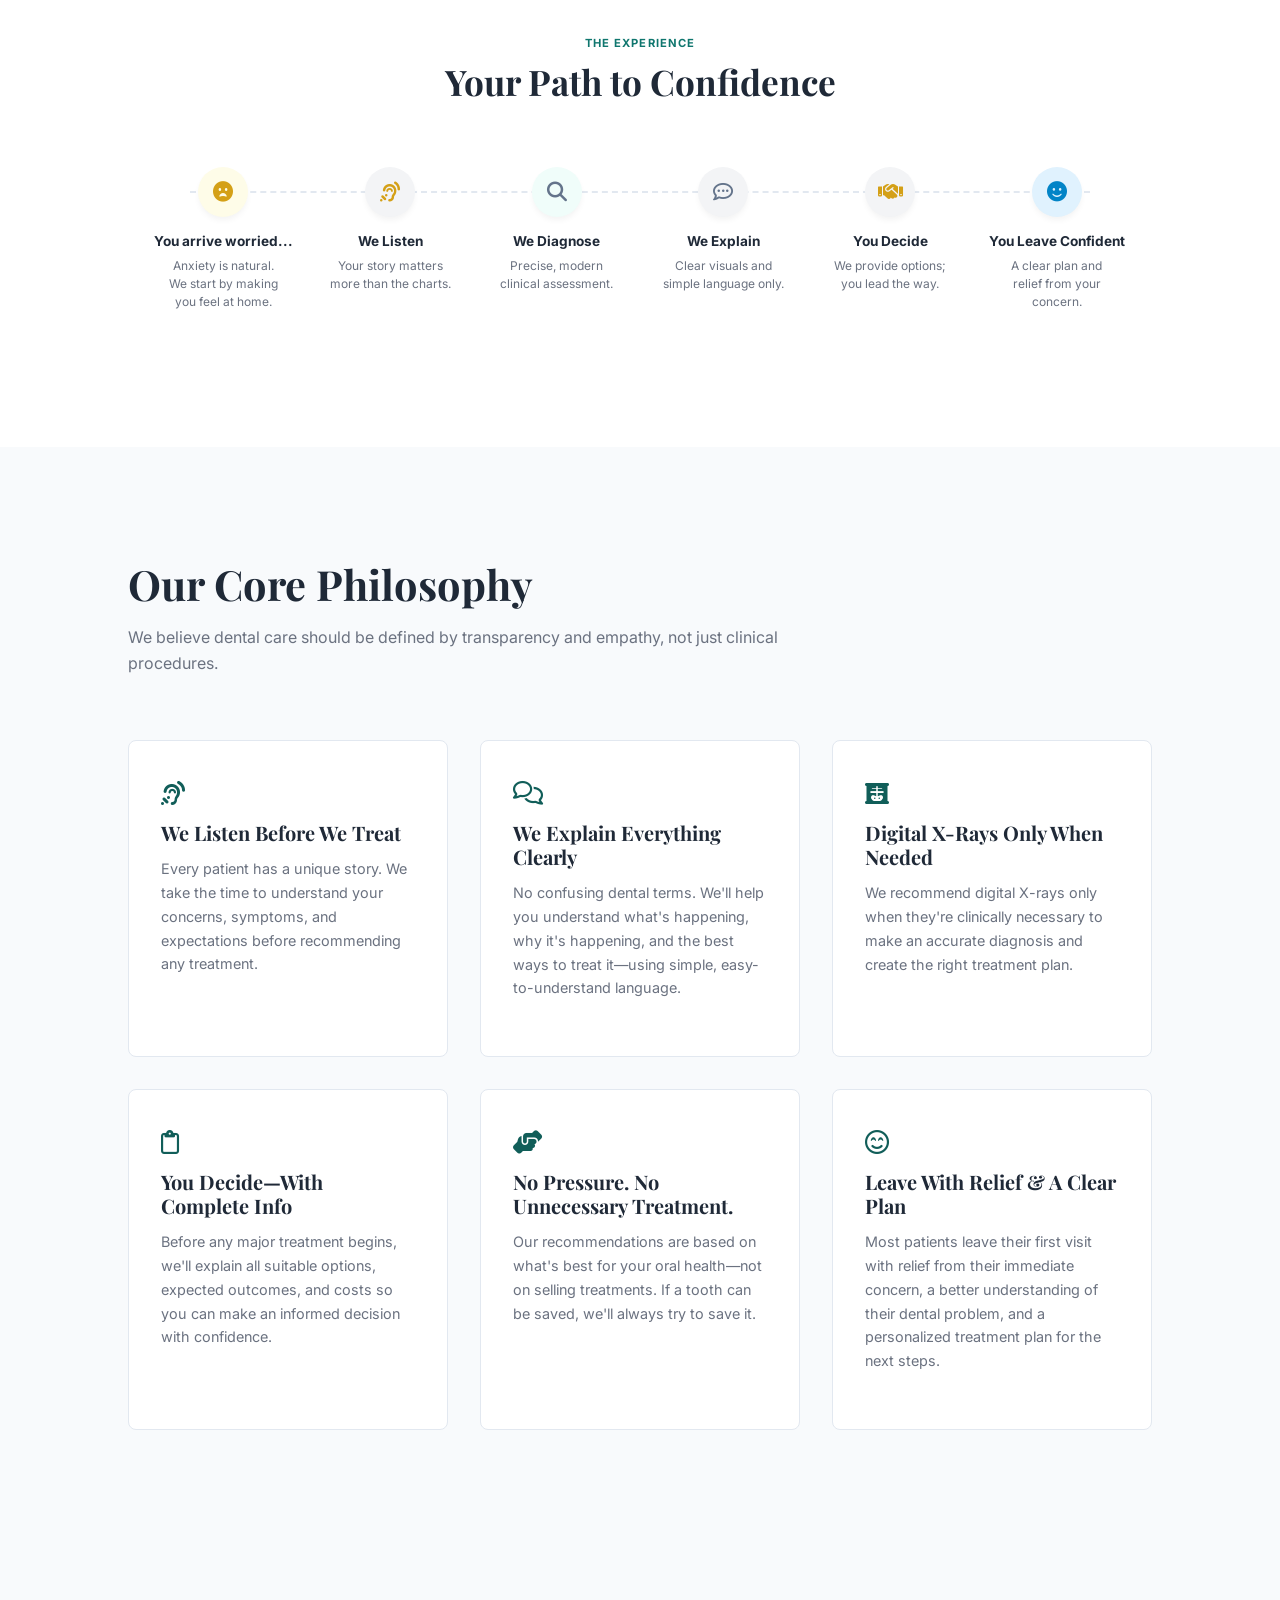
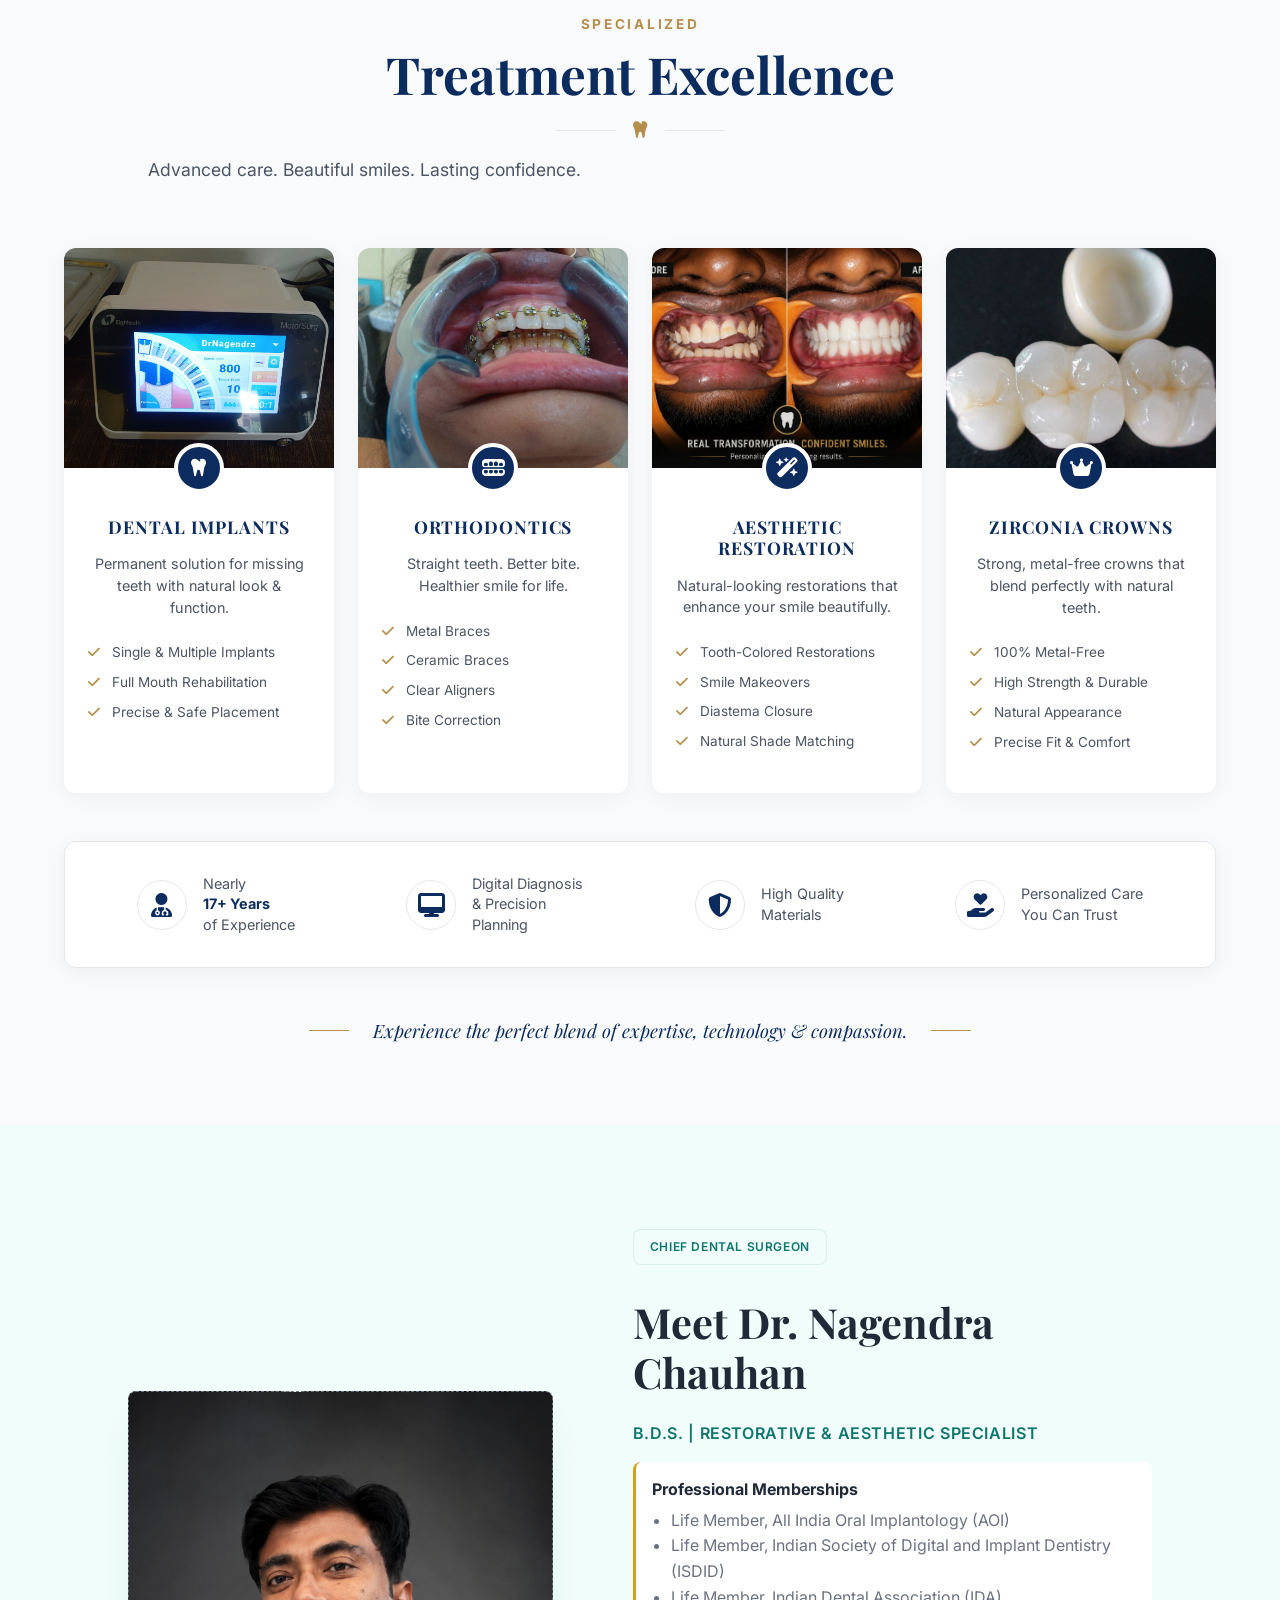
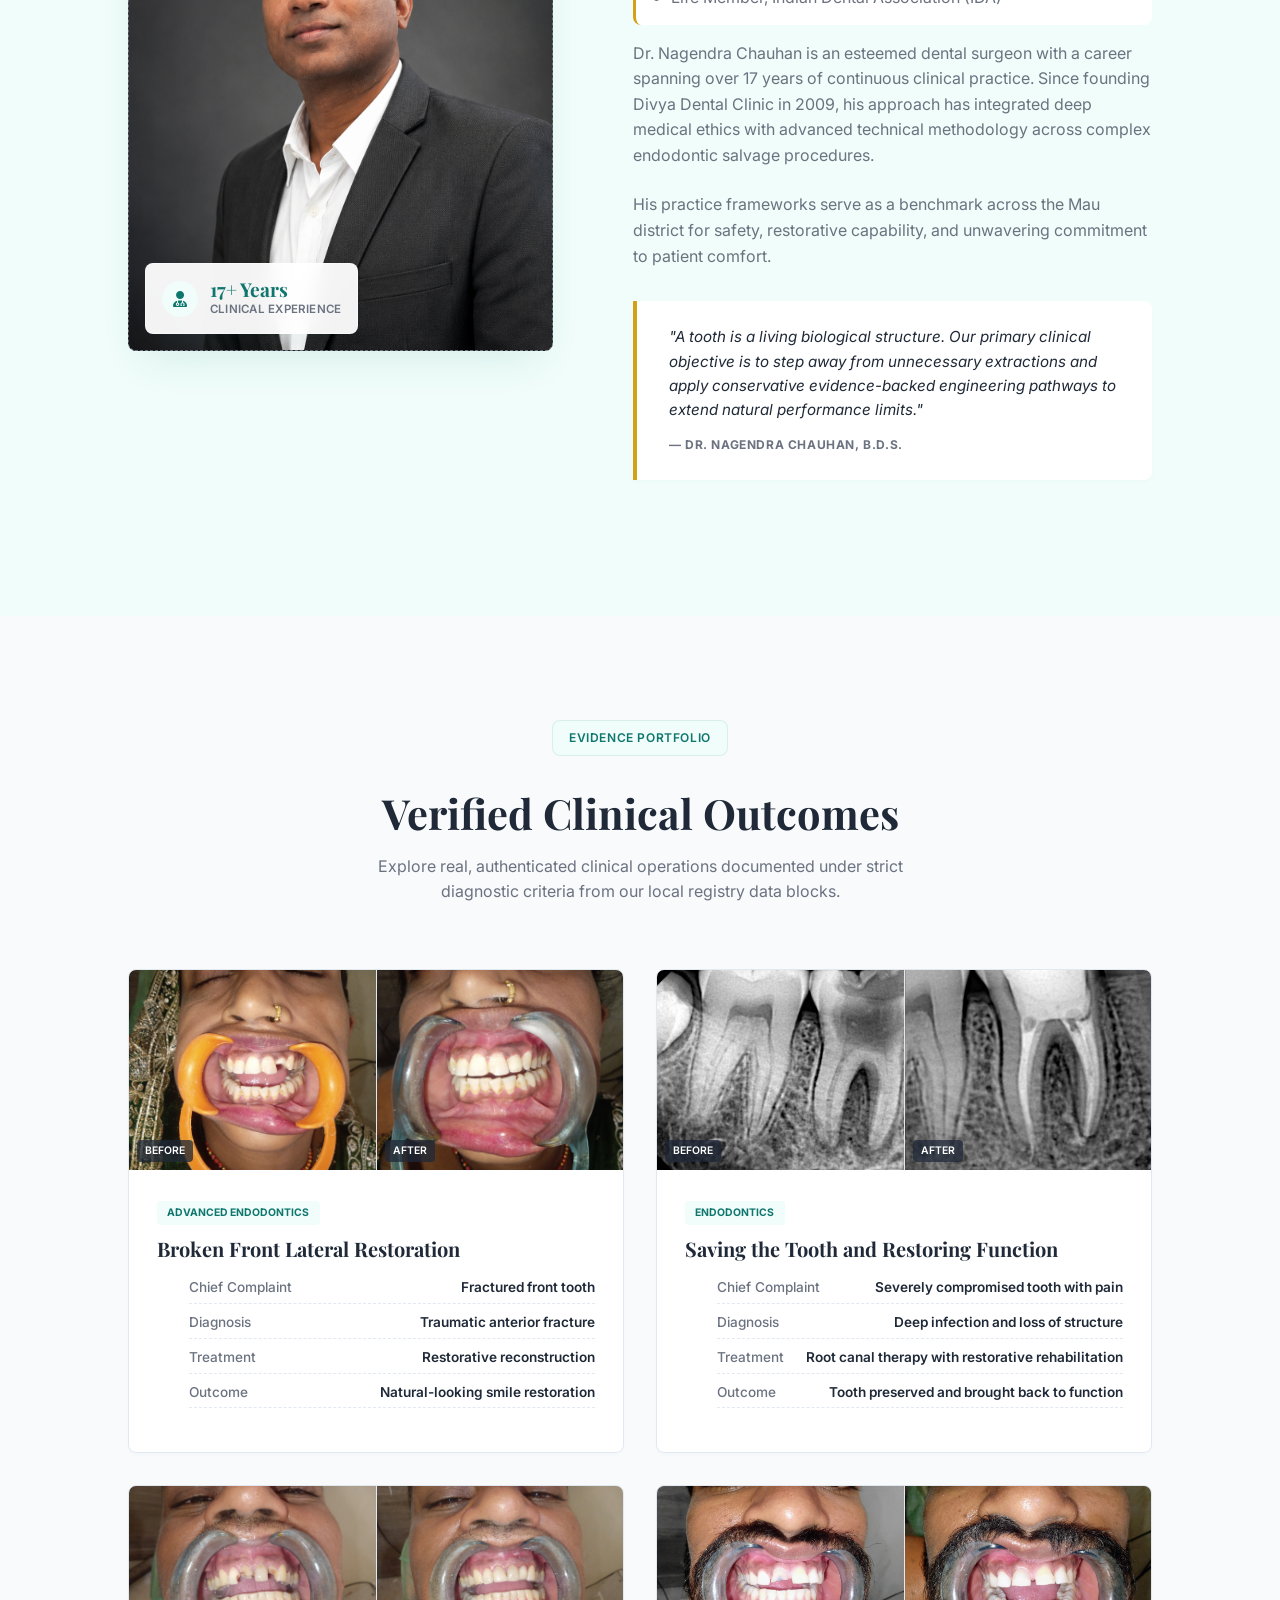
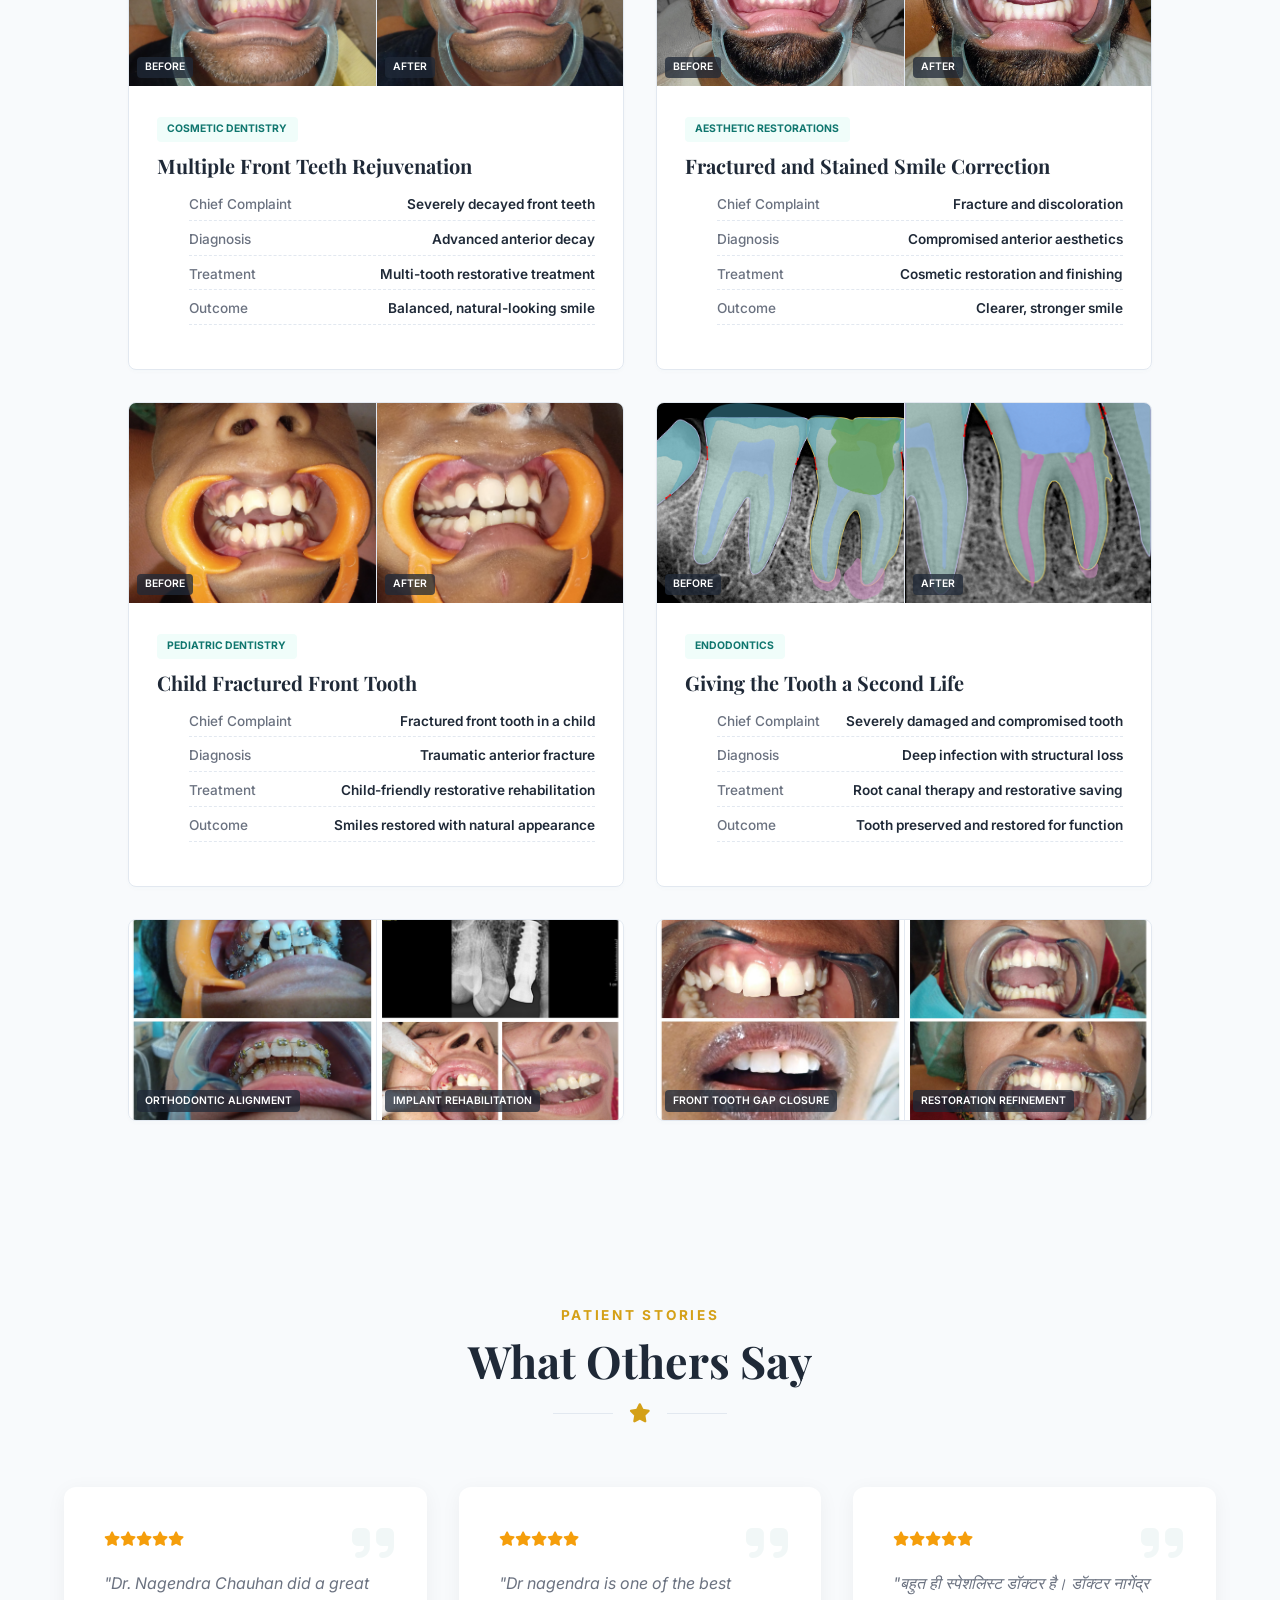
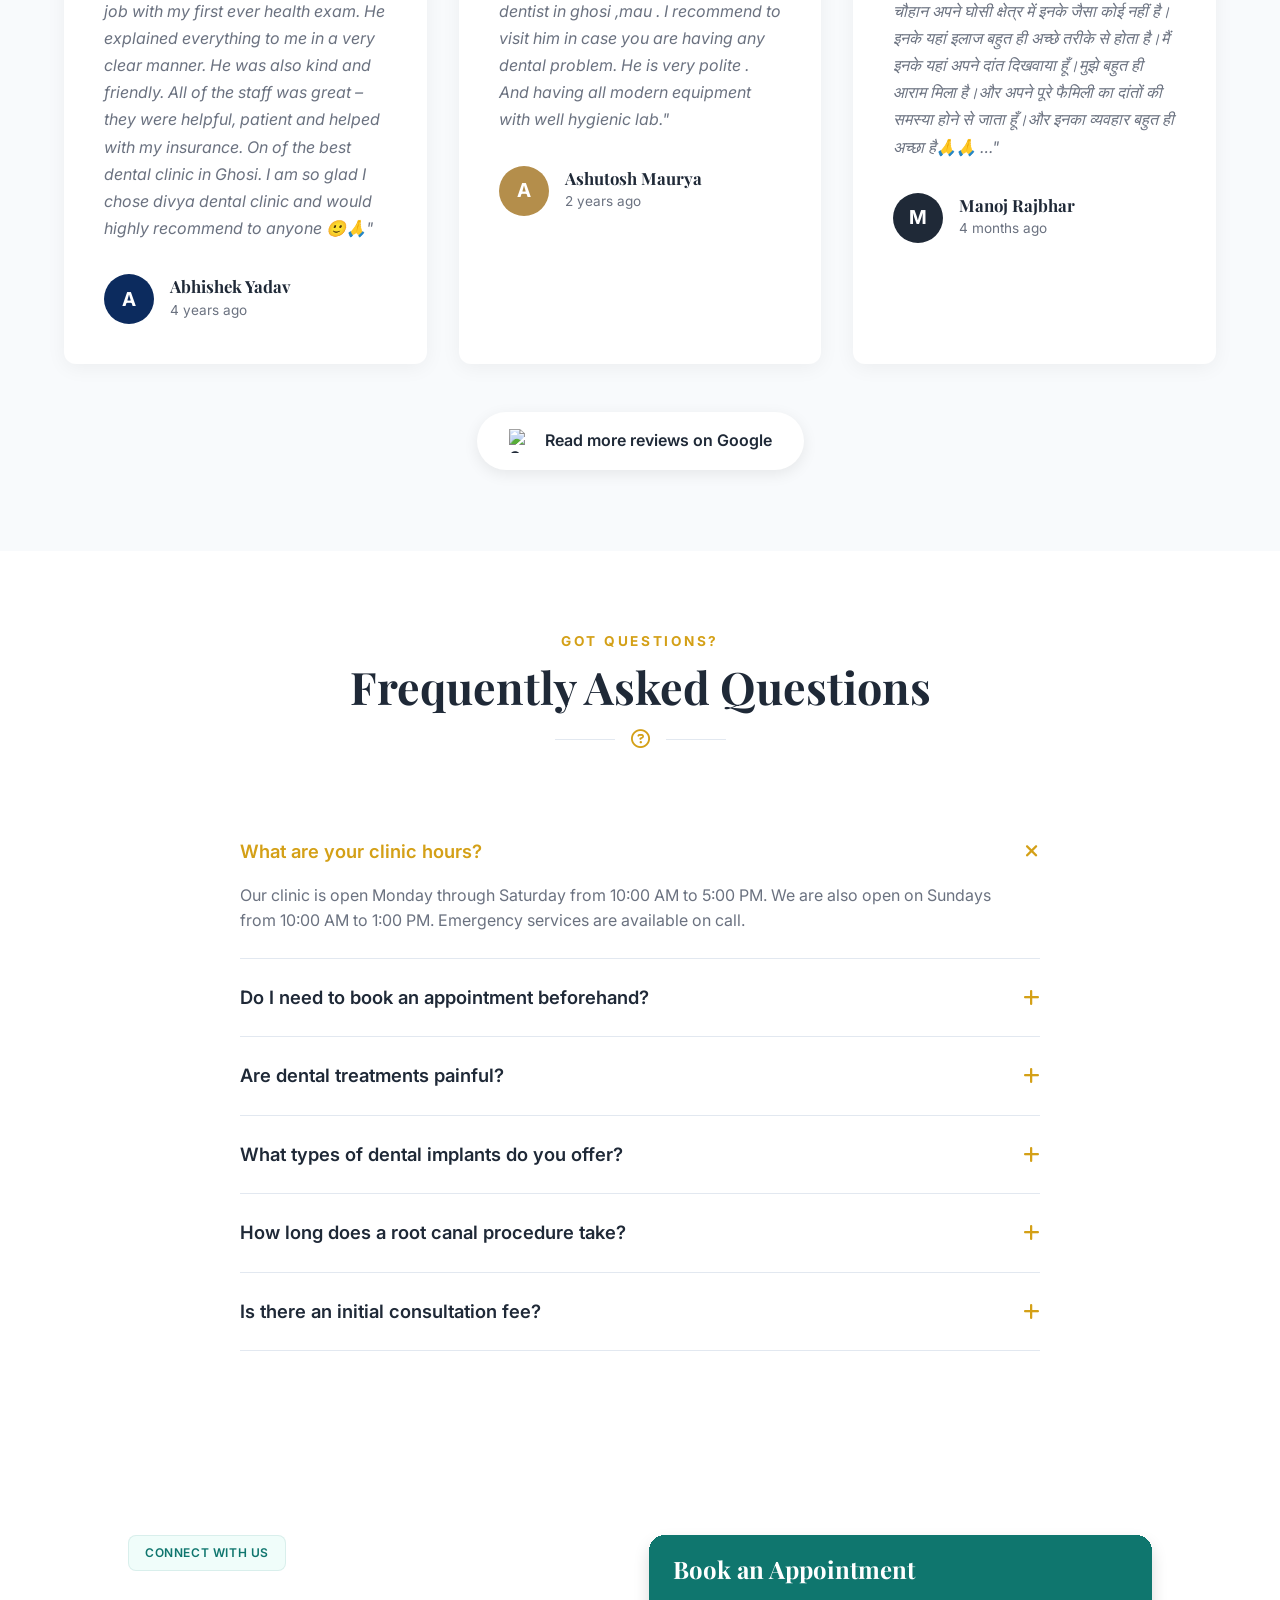
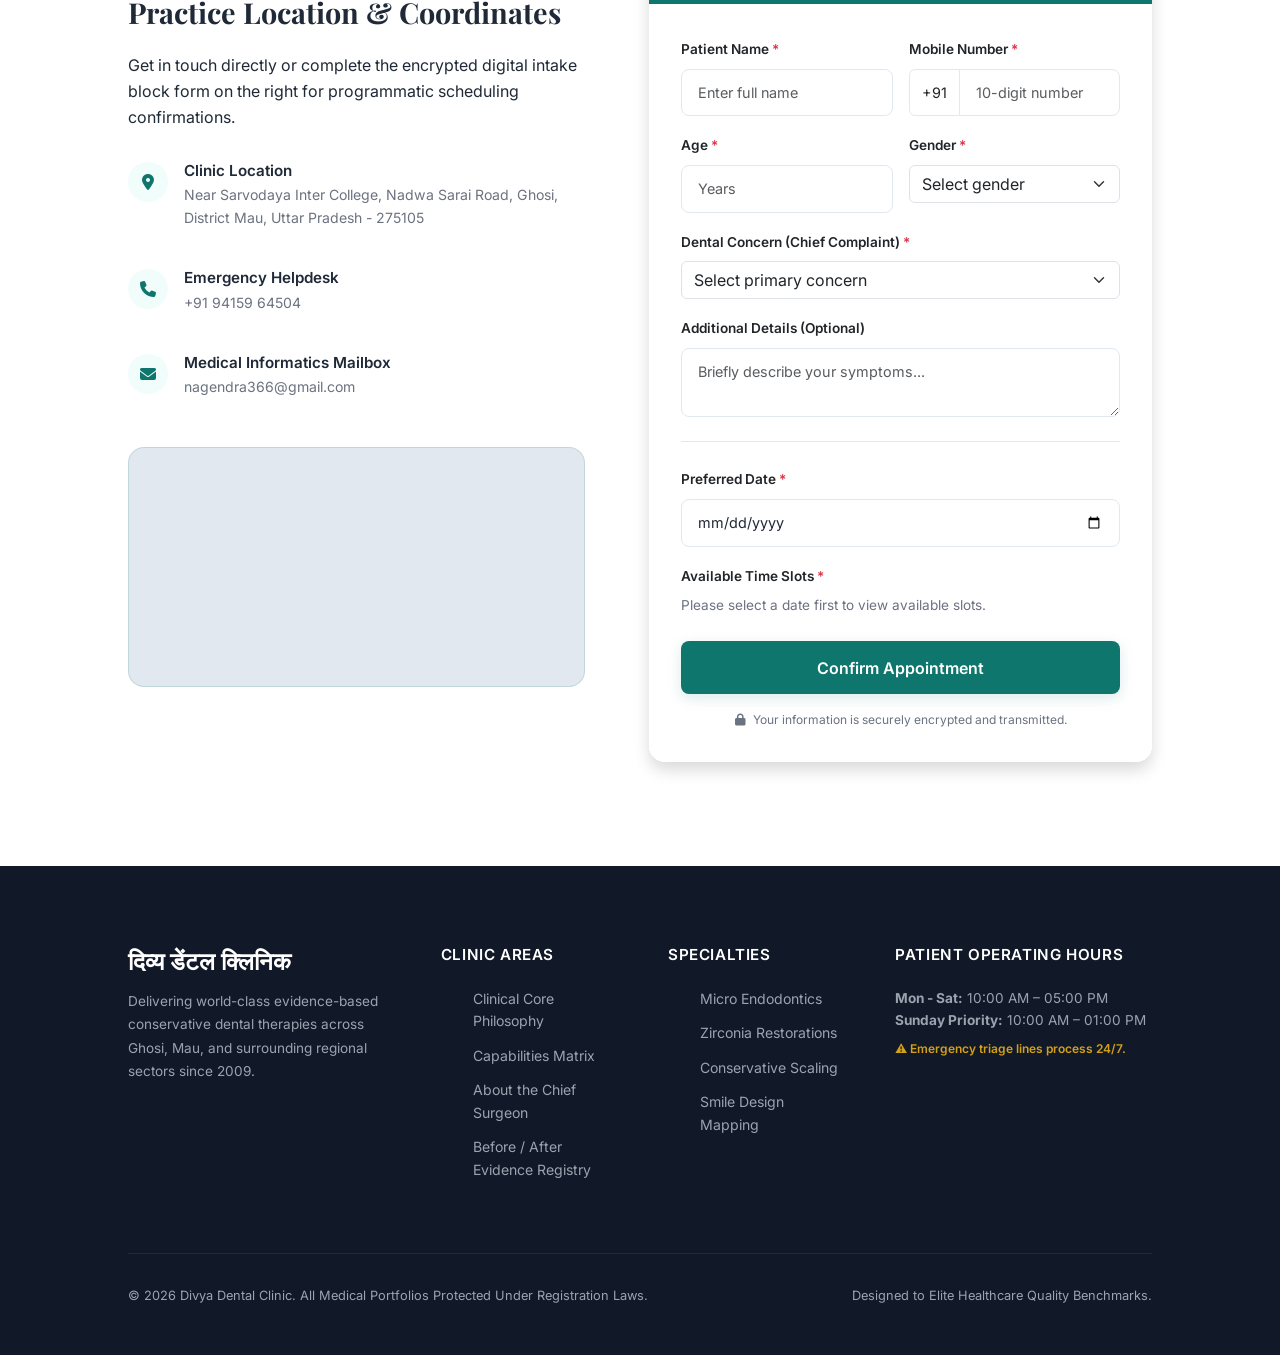
==== commit 3d13c124: "Host Divya Dental Clinic website" ====
--- a/index.html
+++ b/index.html
@@ -1,508 +1,2800 @@
 <!DOCTYPE html>
 <html lang="en">
 <head>
-<meta charset="UTF-8">
-<meta name="viewport" content="width=device-width, initial-scale=1.0">
-<title>दिव्य डेंटल क्लिनिक</title>
-
-<link rel="preconnect" href="https://fonts.googleapis.com">
-<link rel="preconnect" href="https://fonts.gstatic.com" crossorigin>
-<link href="https://fonts.googleapis.com/css2?family=Poppins:wght@300;400;500;600;700;800&family=Playfair+Display:wght@700;800&display=swap" rel="stylesheet">
-
-<style>
-
-/* GLOBAL */
-body {
-    margin: 0;
-    font-family: 'Poppins', sans-serif;
-    background: #f4f8fb;
-}
-
-/* TOP NAVBAR */
-.top-navbar {
-    position: sticky;
-    top: 0;
-    z-index: 10;
-    background: linear-gradient(135deg, #023e8a, #0077b6);
-    color: white;
-    padding: 14px 20px;
-    text-align: center;
-    box-shadow: 0 4px 12px rgba(0,0,0,0.15);
-}
-
-.top-navbar h2 {
-    margin: 0;
-    font-size: 1.65rem;
-    font-weight: 800;
-    letter-spacing: 0.8px;
-    font-family: 'Playfair Display', serif;
-}
-
-.top-navbar p {
-    margin: 4px 0 0 0;
-    font-size: 0.95rem;
-    font-weight: 500;
-    color: rgba(255,255,255,0.95);
-    letter-spacing: 0.4px;
-}
-
-/* NAVBAR */
-.navbar {
-    position: sticky;
-    top: 0;
-    background: rgba(0,119,182,0.9);
-    color: white;
-    padding: 12px;
-    text-align: center;
-    font-weight: bold;
-}
-
-/* PREMIUM HERO */
-.hero {
-    min-height: 95vh;
-    background:
-    url('Background.jpg');
-    background-size: cover;
-    background-position: center;
-    background-attachment: fixed;
-    display: flex;
-    align-items: center;
-    justify-content: center;
-    text-align: center;
-    color: white;
-    padding: 20px;
-    position: relative;
-    overflow: hidden;
-}
-
-/* Minimal overlay for text readability only */
-.hero::before {
-    content: '';
-    position: absolute;
-    top: 0;
-    left: 0;
-    right: 0;
-    bottom: 0;
-    background: rgba(0,0,0,0.1);
-    pointer-events: none;
-}
-
-.hero-content {
-    max-width: 900px;
-    position: relative;
-    z-index: 2;
-    animation: fadeInUp 1.2s ease-out;
-}
-
-@keyframes fadeInUp {
-    from {
-        opacity: 0;
-        transform: translateY(40px);
-    }
-    to {
-        opacity: 1;
-        transform: translateY(0);
-    }
-}
-
-.hero h1 {
-    font-size: clamp(1.8rem, 5.5vw, 3.2rem);
-    font-weight: 700;
-    margin: 0 0 12px 0;
-    text-shadow: 2px 2px 10px rgba(0,0,0,0.5);
-    line-height: 1.2;
-    letter-spacing: -0.3px;
-    animation: slideDown 1s ease-out;
-    font-family: 'Playfair Display', serif;
-}
-
-@keyframes slideDown {
-    from {
-        opacity: 0;
-        transform: translateY(-30px);
-    }
-    to {
-        opacity: 1;
-        transform: translateY(0);
-    }
-}
-
-.tagline {
-    font-size: clamp(0.9rem, 1.8vw, 1.2rem);
-    margin: 0 0 22px 0;
-    line-height: 1.5;
-    color: rgba(255,255,255,0.98);
-    font-weight: 400;
-    letter-spacing: 0.2px;
-    animation: fadeIn 1.4s ease-out 0.2s both;
-}
-
-@keyframes fadeIn {
-    from {
-        opacity: 0;
-    }
-    to {
-        opacity: 1;
-    }
-}
-
-.btn {
-    background: linear-gradient(135deg, #00b4d8, #0077b6);
-    padding: 14px 38px;
-    border-radius: 50px;
-    color: white;
-    text-decoration: none;
-    font-size: 0.95rem;
-    font-weight: 600;
-    display: inline-block;
-    box-shadow: 0 10px 30px rgba(0, 116, 182, 0.4), 0 0 20px rgba(0, 180, 216, 0.2);
-    border: 2px solid rgba(255,255,255,0.15);
-    transition: all 0.4s cubic-bezier(0.34, 1.56, 0.64, 1);
-    cursor: pointer;
-    position: relative;
-    overflow: hidden;
-    animation: fadeIn 1.8s ease-out 0.6s both;
-}
-
-.btn::before {
-    content: '';
-    position: absolute;
-    top: 50%;
-    left: 50%;
-    width: 0;
-    height: 0;
-    background: rgba(255,255,255,0.2);
-    border-radius: 50%;
-    transform: translate(-50%, -50%);
-    transition: width 0.6s, height 0.6s;
-}
-
-.btn:hover {
-    transform: translateY(-3px);
-    box-shadow: 0 15px 45px rgba(0, 116, 182, 0.5), 0 0 30px rgba(0, 180, 216, 0.3);
-}
-
-.btn:hover::before {
-    width: 300px;
-    height: 300px;
-}
-
-.btn:active {
-    transform: translateY(-1px);
-}
-
-/* SECTION */
-section {
-    padding: 60px 20px;
-    max-width: 1100px;
-    margin: auto;
-}
-
-/* HEADER INFO */
-.header-info {
-    text-align: center;
-}
-
-.header-info h2 {
-    color: #023e8a;
-    font-size: 2.2rem;
-}
-
-.designation {
-    font-size: 1.2rem;
-    color: #444;
-}
-
-.membership {
-    color: #666;
-    margin-bottom: 25px;
-}
-
-.highlights {
-    display: flex;
-    justify-content: center;
-    flex-wrap: wrap;
-    gap: 15px;
-    margin-top: 20px;
-}
-
-.highlights span {
-    background: white;
-    padding: 12px 22px;
-    border-radius: 50px;
-    box-shadow: 0 4px 12px rgba(0,0,0,0.08);
-    color: #023e8a;
-    font-weight: 600;
-}
-
-/* PREMIUM SERVICES */
-.services-premium {
-    display: grid;
-    grid-template-columns: repeat(auto-fit, minmax(220px, 1fr));
-    gap: 25px;
-}
-
-.card-premium {
-    background: linear-gradient(135deg, #ffffff, #f1faff);
-    padding: 25px;
-    border-radius: 20px;
-    text-align: center;
-    transition: 0.3s;
-    box-shadow: 0 8px 20px rgba(0,0,0,0.08);
-}
-
-.card-premium:hover {
-    transform: translateY(-10px);
-}
-
-.icon {
-    font-size: 30px;
-}
-
-/* GRID */
-.grid {
-    display: grid;
-    grid-template-columns: repeat(auto-fit, minmax(250px, 1fr));
-    gap: 15px;
-}
-
-.grid img {
-    width: 100%;
-    border-radius: 10px;
-    transition: 0.3s;
-}
-
-.grid img:hover {
-    transform: scale(1.05);
-}
-
-/* COMPARE */
-.compare {
-    display: flex;
-    flex-wrap: wrap;
-    justify-content: center;
-    gap: 20px;
-}
-
-.compare-card {
-    background: white;
-    padding: 20px;
-    border-radius: 15px;
-    width: 300px;
-}
-
-.vs {
-    font-size: 25px;
-    font-weight: bold;
-    color: red;
-}
-
-/* FOOTER */
-footer {
-    background: #023e8a;
-    color: white;
-    text-align: center;
-    padding: 20px;
-}
-
-/* FLOAT BUTTONS */
-.float-btn {
-    position: fixed;
-    right: 20px;
-}
-
-.whatsapp { bottom: 20px; }
-.call { bottom: 90px; }
-
-.float-btn a {
-    display: block;
-    background: #25D366;
-    color: white;
-    padding: 12px 15px;
-    border-radius: 50px;
-    text-decoration: none;
-    margin-top: 10px;
-}
-
-.call a { background: #0077b6; }
-
-</style>
+  <meta charset="UTF-8">
+  <meta name="viewport" content="width=device-width, initial-scale=1.0">
+  <!-- Primary Meta Tags -->
+  <title>Divya Dental Clinic | Dr. Nagendra Chauhan | Best Dentist in Ghosi, Mau</title>
+  <meta name="title" content="Divya Dental Clinic | Dr. Nagendra Chauhan | Best Dentist in Ghosi, Mau">
+  <meta name="description" content="Top-rated dental clinic in Ghosi, Mau by Dr. Nagendra Chauhan (17+ years experience). Specializing in root canals, implants, and painless premium dentistry. Book today!">
+  <meta name="keywords" content="Best Dentist in Ghosi, Dental Clinic in Mau, Dr. Nagendra Chauhan, Root Canal Treatment Ghosi, Dental Implants Mau, Painless Dentistry, Teeth Whitening Ghosi">
+  <meta name="author" content="Divya Dental Clinic">
+  <meta name="robots" content="index, follow">
+  
+  <!-- Open Graph / Facebook -->
+  <meta property="og:type" content="website">
+  <meta property="og:title" content="Divya Dental Clinic | Dr. Nagendra Chauhan | Best Dentist in Ghosi, Mau">
+  <meta property="og:description" content="Top-rated dental clinic in Ghosi, Mau by Dr. Nagendra Chauhan (17+ years experience). Specializing in root canals, implants, and painless premium dentistry. Book today!">
+  
+  <!-- Twitter -->
+  <meta property="twitter:card" content="summary_large_image">
+  <meta property="twitter:title" content="Divya Dental Clinic | Dr. Nagendra Chauhan | Best Dentist in Ghosi, Mau">
+  <meta property="twitter:description" content="Top-rated dental clinic in Ghosi, Mau by Dr. Nagendra Chauhan (17+ years experience). Specializing in root canals, implants, and painless premium dentistry. Book today!">
+
+  <!-- Local Business Schema (JSON-LD) -->
+  <script type="application/ld+json">
+  {
+    "@context": "https://schema.org",
+    "@type": "Dentist",
+    "name": "Divya Dental Clinic",
+    "telephone": "+91 9415964504",
+    "address": {
+      "@type": "PostalAddress",
+      "streetAddress": "Near Sarvodaya Inter College, Nadwa Sarai Road",
+      "addressLocality": "Ghosi",
+      "addressRegion": "Uttar Pradesh",
+      "postalCode": "275105",
+      "addressCountry": "IN"
+    },
+    "geo": {
+      "@type": "GeoCoordinates",
+      "latitude": 26.102473888213325,
+      "longitude": 83.5424181498484
+    },
+    "openingHoursSpecification": [{
+      "@type": "OpeningHoursSpecification",
+      "dayOfWeek": ["Monday", "Tuesday", "Wednesday", "Thursday", "Friday", "Saturday"],
+      "opens": "10:00",
+      "closes": "17:00"
+    },{
+      "@type": "OpeningHoursSpecification",
+      "dayOfWeek": "Sunday",
+      "opens": "10:00",
+      "closes": "13:00"
+    }],
+    "sameAs": [
+      "https://maps.app.goo.gl/WHrGX4TyFfEBFRp17"
+    ],
+    "priceRange": "₹₹",
+    "medicalSpecialty": "https://schema.org/Dentistry"
+  }
+  </script>
+  
+  <!-- Fonts & Core Icons -->
+  <link rel="stylesheet" href="https://fonts.googleapis.com/css2?family=Playfair+Display:wght@400;500;600;700&family=Inter:wght@300;400;500;600;700&display=swap">
+  <link rel="stylesheet" href="https://cdnjs.cloudflare.com/ajax/libs/font-awesome/6.4.0/css/all.min.css">
+  <link href="https://cdn.jsdelivr.net/npm/bootstrap@5.3.7/dist/css/bootstrap.min.css" rel="stylesheet">
+  
+  <style>
+    .form-control, .form-select {
+      scroll-margin-top: 100px;
+    }
+    * {
+      margin: 0;
+      padding: 0;
+      box-sizing: border-box;
+    }
+    
+    :root {
+      /* Premium Global Healthcare Design Tokens */
+      --primary: #0F766E;
+      --primary-dark: #115E59;
+      --primary-light: #F0FDFA;
+      --accent: #D4A017;
+      --accent-light: #FEFCE8;
+      --bg-main: #F8FAFC;
+      --surface: #FFFFFF;
+      --text-main: #1F2937;
+      --text-muted: #6B7280;
+      --border: #E2E8F0;
+      --shadow-sm: 0 2px 4px rgba(15, 118, 110, 0.02);
+      --shadow-md: 0 10px 30px -10px rgba(15, 118, 110, 0.08);
+      --shadow-lg: 0 20px 40px -15px rgba(15, 118, 110, 0.12);
+      --radius: 8px;
+      --transition: all 0.4s cubic-bezier(0.16, 1, 0.3, 1);
+    }
+    
+    body {
+      font-family: 'Inter', sans-serif;
+      color: var(--text-main);
+      background: var(--bg-main);
+      line-height: 1.6;
+      -webkit-font-smoothing: antialiased;
+      overflow-x: hidden;
+    }
+
+    h1, h2, h3, h4 {
+      font-family: 'Playfair Display', serif;
+      color: var(--text-main);
+      font-weight: 700;
+    }
+    
+    /* Top Utility Bar */
+    .top-bar {
+      background: linear-gradient(90deg, var(--primary-dark) 0%, var(--primary) 100%);
+      color: var(--surface);
+      font-size: 0.8rem;
+      font-weight: 500;
+      padding: 0.65rem 10%;
+      display: flex;
+      justify-content: space-between;
+      align-items: center;
+      border-bottom: 1px solid rgba(255, 255, 255, 0.1);
+    }
+
+    .top-bar-items {
+      display: flex;
+      gap: 1.75rem;
+      align-items: center;
+    }
+
+    .top-bar-items a, .top-bar-items span {
+      color: rgba(255, 255, 255, 0.9);
+      text-decoration: none;
+      display: flex;
+      align-items: center;
+      gap: 0.5rem;
+      transition: var(--transition);
+    }
+
+    .top-bar-items a:hover {
+      color: var(--accent);
+    }
+
+    .top-bar-items i {
+      color: var(--accent);
+      font-size: 0.85rem;
+    }
+
+    /* Sticky Shrinking Navigation */
+    nav {
+      display: flex;
+      align-items: center;
+      justify-content: space-between;
+      padding: 1.5rem 10%;
+      border-bottom: 1px solid var(--border);
+      background: rgba(255, 255, 255, 0.85);
+      backdrop-filter: blur(20px);
+      -webkit-backdrop-filter: blur(20px);
+      position: sticky;
+      top: 0;
+      z-index: 1000;
+      transition: var(--transition);
+    }
+
+    nav.scrolled {
+      padding: 0.85rem 10%;
+      box-shadow: var(--shadow-sm);
+      border-bottom-color: rgba(15, 118, 110, 0.08);
+    }
+    
+    .logo-container {
+      display: flex;
+      align-items: center;
+      gap: 1rem;
+      text-decoration: none;
+    }
+
+    .logo-img-placeholder {
+      width: 48px;
+      height: 48px;
+      background: var(--primary-light);
+      border: 1px dashed var(--primary);
+      border-radius: var(--radius);
+      display: flex;
+      align-items: center;
+      justify-content: center;
+      overflow: hidden;
+    }
+
+    .logo-img-placeholder img {
+      width: 100%;
+      height: 100%;
+      object-fit: cover;
+      display: block;
+    }
+    
+    .logo-text {
+      display: flex;
+      flex-direction: column;
+    }
+
+    .logo-title {
+      font-size: 1.4rem;
+      line-height: 1.1;
+      color: var(--primary);
+    }
+    
+    .logo-sub {
+      font-family: 'Inter', sans-serif;
+      font-size: 0.7rem;
+      font-weight: 600;
+      color: var(--accent);
+      letter-spacing: 0.08em;
+      text-transform: uppercase;
+      margin-top: 2px;
+    }
+
+    .logo-meta {
+      font-family: 'Inter', sans-serif;
+      font-size: 0.65rem;
+      color: var(--text-muted);
+    }
+    
+    .nav-menu {
+      display: flex;
+      align-items: center;
+      gap: 2.25rem;
+      list-style: none;
+    }
+    
+    .nav-link {
+      text-decoration: none;
+      font-size: 0.85rem;
+      color: var(--text-main);
+      font-weight: 500;
+      position: relative;
+      padding: 0.5rem 0;
+      transition: var(--transition);
+    }
+    
+    .nav-link:hover, .nav-link.active {
+      color: var(--primary);
+    }
+
+    .nav-link::after {
+      content: '';
+      position: absolute;
+      bottom: 0;
+      left: 0;
+      width: 0;
+      height: 2px;
+      background: var(--primary);
+      transition: var(--transition);
+    }
+
+    .nav-link:hover::after, .nav-link.active::after {
+      width: 100%;
+    }
+
+    .lang-switch {
+      display: flex;
+      gap: 0.5rem;
+      font-size: 0.8rem;
+      font-weight: 600;
+      border-left: 1px solid var(--border);
+      padding-left: 1.5rem;
+    }
+
+    .lang-btn {
+      background: none;
+      border: none;
+      cursor: pointer;
+      color: var(--text-muted);
+      transition: var(--transition);
+    }
+
+    .lang-btn.active, .lang-btn:hover {
+      color: var(--primary);
+    }
+    
+    /* Button Architecture */
+    .btn {
+      display: inline-flex;
+      align-items: center;
+      justify-content: center;
+      gap: 0.5rem;
+      border-radius: var(--radius);
+      font-size: 0.85rem;
+      font-weight: 600;
+      font-family: 'Inter', sans-serif;
+      padding: 0.75rem 1.75rem;
+      cursor: pointer;
+      transition: var(--transition);
+      text-decoration: none;
+      border: 1px solid transparent;
+    }
+
+    .btn-primary {
+      background: var(--primary);
+      color: var(--surface);
+      box-shadow: 0 4px 14px rgba(15, 118, 110, 0.15);
+    }
+
+    .btn-primary:hover {
+      background: var(--primary-dark);
+      transform: translateY(-2px);
+      box-shadow: 0 6px 20px rgba(15, 118, 110, 0.25);
+    }
+
+    .btn-secondary {
+      background: var(--surface);
+      color: var(--primary);
+      border-color: var(--primary);
+    }
+
+    .btn-secondary:hover {
+      background: var(--primary-light);
+      transform: translateY(-2px);
+    }
+
+    /* Hero Section Component */
+    .hero {
+      padding: 5rem 10% 6rem;
+      display: grid;
+      grid-template-columns: 1.1fr 0.9fr;
+      gap: 5rem;
+      align-items: center;
+      position: relative;
+      background: url('assets/images/hero/clinic.jpg') center/cover no-repeat fixed;
+    }
+
+    .hero::before {
+      content: '';
+      position: absolute;
+      top: 0;
+      left: 0;
+      width: 100%;
+      height: 100%;
+      background: linear-gradient(135deg, rgba(255, 255, 255, 0.80) 0%, rgba(248, 250, 252, 0.60) 100%);
+      z-index: 0;
+    }
+
+    .hero > div {
+      position: relative;
+      z-index: 1;
+    }
+
+    .eyebrow {
+      display: inline-flex;
+      align-items: center;
+      gap: 0.5rem;
+      background: var(--primary-light);
+      color: var(--primary);
+      font-size: 0.75rem;
+      font-weight: 600;
+      padding: 0.45rem 1rem;
+      border-radius: var(--radius);
+      margin-bottom: 1.5rem;
+      letter-spacing: 0.05em;
+      text-transform: uppercase;
+      border: 1px solid rgba(15, 118, 110, 0.1);
+    }
+
+    .hero h1 {
+      font-size: 3.5rem;
+      line-height: 1.15;
+      margin-bottom: 1.5rem;
+    }
+
+    .hero h1 span {
+      color: var(--primary);
+    }
+
+    .hero p {
+      color: var(--text-muted);
+      font-size: 1.05rem;
+      line-height: 1.7;
+      margin-bottom: 1.25rem;
+      max-width: 600px;
+    }
+    
+    .hero-features {
+      margin: 1.25rem 0 2.5rem;
+      font-size: 0.9rem;
+      font-weight: 600;
+      color: var(--text-main);
+      display: flex;
+      flex-wrap: wrap;
+      gap: 0.75rem 1.25rem;
+      align-items: center;
+      max-width: 600px;
+    }
+    
+    .hero-features span {
+      display: inline-flex;
+      align-items: center;
+      gap: 0.5rem;
+    }
+
+    .hero-features i {
+      color: var(--accent);
+      background: var(--accent-light);
+      padding: 0.3rem;
+      border-radius: 50%;
+      font-size: 0.7rem;
+    }
+
+    .hero-features .dot {
+      color: var(--border);
+    }
+
+    .hero-actions {
+      display: flex;
+      gap: 1.25rem;
+      margin-bottom: 3rem;
+    }
+
+    /* Right Aspect Image Container with Badges */
+    .hero-media-wrapper {
+      position: relative;
+    }
+
+    .hero-img-placeholder {
+      width: 100%;
+      height: 520px;
+      background: #E2E8F0;
+      border-radius: var(--radius);
+      border: 1px solid rgba(15, 118, 110, 0.12);
+      display: flex;
+      align-items: center;
+      justify-content: center;
+      color: var(--text-muted);
+      font-size: 0.9rem;
+      background-image: url('assets/images/hero/Dentist%20and%20patient.jpg');
+      background-size: cover;
+      background-position: center;
+      box-shadow: var(--shadow-lg);
+      overflow: hidden;
+      position: relative;
+    }
+
+    .hero-img-placeholder::after {
+      content: '';
+      position: absolute;
+      inset: 0;
+      background: linear-gradient(135deg, rgba(15, 118, 110, 0.06), rgba(0, 0, 0, 0.02));
+      pointer-events: none;
+    }
+
+    /* Floating Micro Cards */
+    .floating-card {
+      position: absolute;
+      background: rgba(255, 255, 255, 0.9);
+      backdrop-filter: blur(10px);
+      -webkit-backdrop-filter: blur(10px);
+      border: 1px solid rgba(255, 255, 255, 0.4);
+      padding: 1rem 1.25rem;
+      border-radius: var(--radius);
+      box-shadow: var(--shadow-md);
+      display: flex;
+      align-items: center;
+      gap: 0.85rem;
+      animation: floatEffect 6s ease-in-out infinite;
+    }
+
+    .floating-card i {
+      width: 36px;
+      height: 36px;
+      background: var(--primary-light);
+      color: var(--primary);
+      border-radius: 50%;
+      display: flex;
+      align-items: center;
+      justify-content: center;
+      font-size: 1rem;
+    }
+
+    .floating-card .num {
+      font-family: 'Playfair Display', serif;
+      font-size: 1.35rem;
+      font-weight: 700;
+      color: var(--primary);
+      line-height: 1.1;
+    }
+
+    .floating-card .lbl {
+      font-size: 0.7rem;
+      font-weight: 600;
+      color: var(--text-muted);
+      text-transform: uppercase;
+      letter-spacing: 0.02em;
+    }
+
+    .fc-1 { bottom: 8%; left: -6%; animation-delay: 0s; }
+    .fc-2 { bottom: 8%; left: -6%; animation-delay: 2s; }
+
+    @keyframes floatEffect {
+      0%, 100% { transform: translateY(0); }
+      50% { transform: translateY(-10px); }
+    }
+
+    /* Premium Trust Strip */
+    .trust-strip {
+      background: var(--surface);
+      border-y: 1px solid var(--border);
+      padding: 2rem 10%;
+      display: flex;
+      justify-content: space-between;
+      align-items: center;
+      gap: 2rem;
+      overflow-x: auto;
+      box-shadow: var(--shadow-sm);
+    }
+
+    .trust-item {
+      display: flex;
+      align-items: center;
+      gap: 0.75rem;
+      flex-shrink: 0;
+    }
+
+    .trust-item i {
+      color: var(--accent);
+      font-size: 1.2rem;
+    }
+
+    .trust-item text {
+      font-size: 0.85rem;
+      font-weight: 600;
+      color: var(--text-main);
+    }
+
+    /* Sections Shared Structure */
+    section {
+      padding: 6.5rem 10%;
+    }
+
+    .section-header {
+      text-align: center;
+      margin-bottom: 4rem;
+    }
+
+    .section-header h2 {
+      font-size: 2.6rem;
+      margin-top: 0.5rem;
+      margin-bottom: 1rem;
+    }
+
+    .section-header p {
+      color: var(--text-muted);
+      max-width: 600px;
+      margin: 0 auto;
+    }
+
+    /* Horizontal Experience Timeline */
+    .experience-timeline {
+      display: flex;
+      align-items: flex-start;
+      justify-content: space-between;
+      position: relative;
+      margin: 4rem 0 2rem;
+      max-width: 1000px;
+      margin-left: auto;
+      margin-right: auto;
+    }
+
+    .experience-timeline::before {
+      content: '';
+      position: absolute;
+      top: 24px;
+      left: 5%;
+      right: 5%;
+      height: 0;
+      border-top: 2px dashed var(--border);
+      z-index: 1;
+    }
+
+    .timeline-step {
+      position: relative;
+      z-index: 2;
+      text-align: center;
+      flex: 1;
+      padding: 0 10px;
+    }
+
+    .timeline-icon-wrap {
+      width: 50px;
+      height: 50px;
+      background: var(--surface);
+      border-radius: 50%;
+      display: flex;
+      align-items: center;
+      justify-content: center;
+      margin: 0 auto 1rem;
+      font-size: 1.25rem;
+      box-shadow: 0 4px 6px -1px rgba(0, 0, 0, 0.05);
+    }
+    
+    .timeline-step h4 {
+      font-family: 'Inter', sans-serif;
+      font-size: 0.85rem;
+      font-weight: 700;
+      color: var(--text-main);
+      margin-bottom: 0.5rem;
+    }
+    
+    .timeline-step p {
+      font-size: 0.75rem;
+      color: var(--text-muted);
+      line-height: 1.5;
+      margin: 0;
+    }
+
+    @media (max-width: 768px) {
+      .experience-timeline {
+        flex-direction: column;
+        align-items: flex-start;
+        gap: 2rem;
+        margin-left: 1rem;
+      }
+      .experience-timeline::before {
+        top: 0;
+        bottom: 0;
+        left: 24px;
+        right: auto;
+        height: 100%;
+        width: 0;
+        border-top: none;
+        border-left: 2px dashed var(--border);
+      }
+      .timeline-step {
+        display: flex;
+        align-items: flex-start;
+        text-align: left;
+        gap: 1.5rem;
+      }
+      .timeline-icon-wrap {
+        margin: 0;
+        flex-shrink: 0;
+      }
+    }
+
+    /* Grid Layout Matrix Systems */
+    .why-grid {
+      display: grid;
+      grid-template-columns: repeat(auto-fit, minmax(300px, 1fr));
+      gap: 2rem;
+    }
+
+    .why-card {
+      background: var(--surface);
+      border: 1px solid var(--border);
+      border-radius: var(--radius);
+      padding: 2.5rem 2rem;
+      transition: var(--transition);
+    }
+
+    .why-card:hover {
+      transform: translateY(-5px);
+      border-color: var(--primary);
+      box-shadow: var(--shadow-md);
+    }
+
+    .why-icon {
+      width: 52px;
+      height: 52px;
+      background: var(--primary-light);
+      color: var(--primary);
+      border-radius: var(--radius);
+      display: flex;
+      align-items: center;
+      justify-content: center;
+      font-size: 1.35rem;
+      margin-bottom: 1.5rem;
+      transition: var(--transition);
+    }
+
+    .why-card:hover .why-icon {
+      background: var(--primary);
+      color: var(--surface);
+    }
+
+    .why-card h3 {
+      font-size: 1.3rem;
+      margin-bottom: 0.75rem;
+    }
+
+    .why-card p {
+      color: var(--text-muted);
+      font-size: 0.9rem;
+      line-height: 1.65;
+    }
+
+    /* Meet Doctor Component Layout */
+    .about-section {
+      background: var(--primary-light);
+      display: grid;
+      grid-template-columns: 0.9fr 1.1fr;
+      gap: 5rem;
+      align-items: center;
+    }
+
+    .dr-portrait-placeholder {
+      width: 100%;
+      height: 560px;
+      background: #E2E8F0;
+      border-radius: var(--radius);
+      border: 1px dashed var(--text-muted);
+      display: flex;
+      align-items: center;
+      justify-content: center;
+      color: var(--text-muted);
+      background-image: url('assets/images/doctor/dr-nagendra.jpg');
+      background-size: cover;
+      background-position: center;
+      box-shadow: var(--shadow-lg);
+      position: relative;
+      overflow: hidden;
+    }
+
+    .field-error-msg {
+      animation: fadeIn 0.3s ease;
+    }
+
+    /* Time Slot Buttons */
+    .slot-btn {
+      background: var(--surface);
+      border: 1px solid var(--border);
+      border-radius: var(--radius);
+      padding: 0.5rem 0.25rem;
+      font-size: 0.8rem;
+      font-weight: 500;
+      color: var(--text-main);
+      cursor: pointer;
+      text-align: center;
+      transition: var(--transition);
+      display: flex;
+      align-items: center;
+      justify-content: center;
+    }
+
+    .slot-btn:hover:not(.disabled) {
+      border-color: var(--primary);
+      color: var(--primary);
+      background: rgba(15, 118, 110, 0.03);
+    }
+
+    .slot-btn.selected {
+      background: var(--primary);
+      color: var(--surface);
+      border-color: var(--primary);
+    }
+
+    .slot-btn.disabled {
+      background: #f3f4f6;
+      color: #9ca3af;
+      cursor: not-allowed;
+      border-color: #e5e7eb;
+    }
+
+    .dr-badge {
+      position: absolute;
+      left: 1rem;
+      bottom: 1rem;
+      background: rgba(255, 255, 255, 0.95);
+      backdrop-filter: blur(10px);
+      -webkit-backdrop-filter: blur(10px);
+      border: 1px solid rgba(255, 255, 255, 0.4);
+      padding: 0.9rem 1rem;
+      border-radius: var(--radius);
+      box-shadow: var(--shadow-md);
+      display: flex;
+      align-items: center;
+      gap: 0.75rem;
+    }
+
+    .dr-badge i {
+      width: 36px;
+      height: 36px;
+      background: var(--primary-light);
+      color: var(--primary);
+      border-radius: 50%;
+      display: flex;
+      align-items: center;
+      justify-content: center;
+      font-size: 1rem;
+    }
+
+    .dr-badge .num {
+      font-family: 'Playfair Display', serif;
+      font-size: 1.2rem;
+      font-weight: 700;
+      color: var(--primary);
+      line-height: 1.1;
+    }
+
+    .dr-badge .lbl {
+      font-size: 0.72rem;
+      font-weight: 600;
+      color: var(--text-muted);
+      text-transform: uppercase;
+      letter-spacing: 0.02em;
+    }
+
+    .about-content h2 {
+      font-size: 2.6rem;
+      margin-top: 0.5rem;
+      margin-bottom: 1.5rem;
+    }
+
+    .about-content .credentials {
+      color: var(--primary);
+      font-weight: 600;
+      font-size: 1rem;
+      margin-bottom: 1rem;
+      text-transform: uppercase;
+      letter-spacing: 0.04em;
+    }
+
+    .about-content p {
+      color: var(--text-muted);
+      margin-bottom: 1.5rem;
+    }
+
+    .philosophy-blockquote {
+      background: var(--surface);
+      padding: 1.5rem 2rem;
+      border-left: 4px solid var(--accent);
+      border-radius: 0 var(--radius) var(--radius) 0;
+      margin: 2rem 0;
+      box-shadow: var(--shadow-sm);
+    }
+
+    .philosophy-blockquote p {
+      font-style: italic;
+      color: var(--text-main);
+      font-size: 0.95rem;
+      margin-bottom: 0.5rem;
+    }
+
+    .philosophy-blockquote cite {
+      font-size: 0.75rem;
+      font-weight: 700;
+      text-transform: uppercase;
+      letter-spacing: 0.05em;
+      color: var(--text-muted);
+      font-style: normal;
+    }
+
+    /* Enhanced Before/After Cases Component Engine */
+    .cases-grid {
+      display: grid;
+      grid-template-columns: repeat(auto-fit, minmax(340px, 1fr));
+      gap: 2rem;
+    }
+
+    .case-card {
+      background: var(--surface);
+      border: 1px solid var(--border);
+      border-radius: var(--radius);
+      overflow: hidden;
+      box-shadow: var(--shadow-sm);
+      transition: var(--transition);
+    }
+
+    .case-card:hover {
+      box-shadow: var(--shadow-lg);
+    }
+
+    .case-visuals {
+      display: grid;
+      grid-template-columns: 1fr 1fr;
+      gap: 1px;
+      background: var(--border);
+      height: 200px;
+    }
+
+    .case-img-pane {
+      background: #EDF2F7;
+      position: relative;
+      display: flex;
+      align-items: center;
+      justify-content: center;
+      font-size: 0.75rem;
+      color: var(--text-muted);
+      background-size: cover;
+      background-position: center;
+    }
+
+    .img-pane-label {
+      position: absolute;
+      bottom: 0.5rem;
+      left: 0.5rem;
+      background: rgba(31, 41, 55, 0.75);
+      color: var(--surface);
+      padding: 0.15rem 0.5rem;
+      font-size: 0.65rem;
+      font-weight: 600;
+      text-transform: uppercase;
+      border-radius: 4px;
+    }
+
+    .case-content {
+      padding: 1.75rem;
+    }
+
+    .case-meta-tag {
+      font-size: 0.65rem;
+      font-weight: 700;
+      text-transform: uppercase;
+      color: var(--primary);
+      background: var(--primary-light);
+      padding: 0.25rem 0.65rem;
+      border-radius: 4px;
+      display: inline-block;
+      margin-bottom: 0.75rem;
+    }
+
+    .case-content h3 {
+      font-size: 1.25rem;
+      margin-bottom: 1rem;
+    }
+
+    .case-details-list {
+      list-style: none;
+      font-size: 0.85rem;
+    }
+
+    .case-details-list li {
+      margin-bottom: 0.5rem;
+      display: flex;
+      justify-content: space-between;
+      border-bottom: 1px dashed var(--border);
+      padding-bottom: 0.25rem;
+    }
+
+    .case-details-list span:first-child {
+      color: var(--text-muted);
+      font-weight: 500;
+    }
+
+    .case-details-list span:last-child {
+      color: var(--text-main);
+      font-weight: 600;
+    }
+
+    /* Contact & Layout Mapping Controls Split */
+    .contact-wrapper {
+      display: grid;
+      grid-template-columns: 1fr 1.1fr;
+      gap: 4rem;
+    }
+
+    .contact-details h3 {
+      font-size: 1.8rem;
+      margin-bottom: 1.5rem;
+    }
+
+    .contact-item {
+      display: flex;
+      align-items: flex-start;
+      gap: 1rem;
+      margin-bottom: 1.5rem;
+    }
+
+    .contact-item i {
+      width: 40px;
+      height: 40px;
+      background: var(--primary-light);
+      color: var(--primary);
+      border-radius: 50%;
+      display: flex;
+      align-items: center;
+      justify-content: center;
+      font-size: 1rem;
+      flex-shrink: 0;
+    }
+
+    .contact-item div h4 {
+      font-family: 'Inter', sans-serif;
+      font-size: 0.95rem;
+      font-weight: 600;
+      margin-bottom: 0.25rem;
+    }
+
+    .contact-item div p {
+      color: var(--text-muted);
+      font-size: 0.88rem;
+    }
+
+    .map-frame-placeholder {
+      width: 100%;
+      height: 240px;
+      background: #E2E8F0;
+      border-radius: var(--radius);
+      border: 1px dashed var(--text-muted);
+      display: flex;
+      align-items: center;
+      justify-content: center;
+      color: var(--text-muted);
+      font-size: 0.85rem;
+      margin-top: 2rem;
+    }
+
+    .form-box {
+      background: var(--surface);
+      border: 1px solid var(--border);
+      padding: 2.5rem;
+      border-radius: var(--radius);
+      box-shadow: var(--shadow-md);
+    }
+
+    .form-box h3 {
+      font-size: 1.6rem;
+      margin-bottom: 1.5rem;
+    }
+
+    .form-group {
+      margin-bottom: 1.25rem;
+    }
+
+    .form-group label {
+      display: block;
+      font-size: 0.8rem;
+      font-weight: 600;
+      margin-bottom: 0.5rem;
+      color: var(--text-main);
+    }
+
+    .form-control {
+      width: 100%;
+      border: 1px solid var(--border);
+      border-radius: var(--radius);
+      padding: 0.75rem 1rem;
+      font-family: 'Inter', sans-serif;
+      font-size: 0.9rem;
+      color: var(--text-main);
+      outline: none;
+      transition: var(--transition);
+    }
+
+    .form-control:focus {
+      border-color: var(--primary);
+      box-shadow: 0 0 0 3px rgba(15, 118, 110, 0.08);
+    }
+
+    /* Production Semantic Multi-Column Footer */
+    footer {
+      background: #111827;
+      color: #9CA3AF;
+      padding: 5rem 10% 2rem;
+      font-size: 0.88rem;
+    }
+
+    .footer-grid {
+      display: grid;
+      grid-template-columns: 1.2fr 0.8fr 0.8fr 1.2fr;
+      gap: 3.5rem;
+      border-bottom: 1px solid #1F2937;
+      padding-bottom: 3.5rem;
+      margin-bottom: 2rem;
+    }
+
+    .footer-col h4 {
+      color: var(--surface);
+      font-family: 'Inter', sans-serif;
+      font-size: 0.95rem;
+      font-weight: 600;
+      margin-bottom: 1.5rem;
+      text-transform: uppercase;
+      letter-spacing: 0.04em;
+    }
+
+    .footer-col ul {
+      list-style: none;
+    }
+
+    .footer-col ul li {
+      margin-bottom: 0.75rem;
+    }
+
+    .footer-col ul a {
+      color: #9CA3AF;
+      text-decoration: none;
+      transition: var(--transition);
+    }
+
+    .footer-col ul a:hover {
+      color: var(--surface);
+      padding-left: 4px;
+    }
+
+    .footer-logo h3 {
+      color: var(--surface);
+      font-size: 1.5rem;
+      margin-bottom: 0.5rem;
+    }
+
+    .footer-bottom {
+      display: flex;
+      justify-content: space-between;
+      align-items: center;
+      font-size: 0.8rem;
+    }
+
+    /* Mobile Fixed Bottom System Callouts */
+    .mobile-actions-bar {
+      position: fixed;
+      bottom: 0;
+      left: 0;
+      width: 100%;
+      background: var(--surface);
+      box-shadow: 0 -4px 10px rgba(0,0,0,0.05);
+      display: none;
+      grid-template-columns: 1fr 1fr;
+      z-index: 999;
+    }
+
+    .mobile-action-btn {
+      display: flex;
+      align-items: center;
+      justify-content: center;
+      gap: 0.5rem;
+      padding: 1rem;
+      font-size: 0.85rem;
+      font-weight: 600;
+      text-decoration: none;
+      text-align: center;
+    }
+
+    .m-btn-whatsapp {
+      background: #25D366;
+      color: white;
+    }
+
+    .m-btn-appt {
+      background: var(--primary);
+      color: white;
+    }
+
+    /* Mobile Media Layout Adapters */
+    @media (max-width: 1024px) {
+      nav, .top-bar, section, .trust-strip, footer { padding-left: 5%; padding-right: 5%; }
+      .hero { grid-template-columns: 1fr; gap: 4rem; text-align: center; padding-top: 3rem; }
+      .hero p { margin-left: auto; margin-right: auto; }
+      .hero-actions { justify-content: center; }
+      .hero-img-placeholder { height: 400px; }
+      .fc-1 { left: 0; } .fc-2 { right: 0; }
+    .contact-details h3 {
+      font-size: 1.8rem;
+      margin-bottom: 1.5rem;
+    }
+
+    .contact-item {
+      display: flex;
+      align-items: flex-start;
+      gap: 1rem;
+      margin-bottom: 1.5rem;
+    }
+
+    .contact-item i {
+      width: 40px;
+      height: 40px;
+      background: var(--primary-light);
+      color: var(--primary);
+      border-radius: 50%;
+      display: flex;
+      align-items: center;
+      justify-content: center;
+      font-size: 1rem;
+      flex-shrink: 0;
+    }
+
+    .contact-item div h4 {
+      font-family: 'Inter', sans-serif;
+      font-size: 0.95rem;
+      font-weight: 600;
+      margin-bottom: 0.25rem;
+    }
+
+    .contact-item div p {
+      color: var(--text-muted);
+      font-size: 0.88rem;
+    }
+
+    .map-frame-placeholder {
+      width: 100%;
+      height: 240px;
+      background: #E2E8F0;
+      border-radius: var(--radius);
+      border: 1px dashed var(--text-muted);
+      display: flex;
+      align-items: center;
+      justify-content: center;
+      color: var(--text-muted);
+      font-size: 0.85rem;
+      margin-top: 2rem;
+    }
+
+    .form-box {
+      background: var(--surface);
+      border: 1px solid var(--border);
+      padding: 2.5rem;
+      border-radius: var(--radius);
+      box-shadow: var(--shadow-md);
+    }
+
+    .form-box h3 {
+      font-size: 1.6rem;
+      margin-bottom: 1.5rem;
+    }
+
+    .form-group {
+      margin-bottom: 1.25rem;
+    }
+
+    .form-group label {
+      display: block;
+      font-size: 0.8rem;
+      font-weight: 600;
+      margin-bottom: 0.5rem;
+      color: var(--text-main);
+    }
+
+    .form-control {
+      width: 100%;
+      border: 1px solid var(--border);
+      border-radius: var(--radius);
+      padding: 0.75rem 1rem;
+      font-family: 'Inter', sans-serif;
+      font-size: 0.9rem;
+      color: var(--text-main);
+      outline: none;
+      transition: var(--transition);
+    }
+
+    .form-control:focus {
+      border-color: var(--primary);
+      box-shadow: 0 0 0 3px rgba(15, 118, 110, 0.08);
+    }
+
+    /* Production Semantic Multi-Column Footer */
+    footer {
+      background: #111827;
+      color: #9CA3AF;
+      padding: 5rem 10% 2rem;
+      font-size: 0.88rem;
+    }
+
+    .footer-grid {
+      display: grid;
+      grid-template-columns: 1.2fr 0.8fr 0.8fr 1.2fr;
+      gap: 3.5rem;
+      border-bottom: 1px solid #1F2937;
+      padding-bottom: 3.5rem;
+      margin-bottom: 2rem;
+    }
+
+    .footer-col h4 {
+      color: var(--surface);
+      font-family: 'Inter', sans-serif;
+      font-size: 0.95rem;
+      font-weight: 600;
+      margin-bottom: 1.5rem;
+      text-transform: uppercase;
+      letter-spacing: 0.04em;
+    }
+
+    .footer-col ul {
+      list-style: none;
+    }
+
+    .footer-col ul li {
+      margin-bottom: 0.75rem;
+    }
+
+    .footer-col ul a {
+      color: #9CA3AF;
+      text-decoration: none;
+      transition: var(--transition);
+    }
+
+    .footer-col ul a:hover {
+      color: var(--surface);
+      padding-left: 4px;
+    }
+
+    .footer-logo h3 {
+      color: var(--surface);
+      font-size: 1.5rem;
+      margin-bottom: 0.5rem;
+    }
+
+    .footer-bottom {
+      display: flex;
+      justify-content: space-between;
+      align-items: center;
+      font-size: 0.8rem;
+    }
+
+    /* Mobile Fixed Bottom System Callouts */
+    .mobile-actions-bar {
+      position: fixed;
+      bottom: 0;
+      left: 0;
+      width: 100%;
+      background: var(--surface);
+      box-shadow: 0 -4px 10px rgba(0,0,0,0.05);
+      display: none;
+      grid-template-columns: 1fr 1fr;
+      z-index: 999;
+    }
+
+    .mobile-action-btn {
+      display: flex;
+      align-items: center;
+      justify-content: center;
+      gap: 0.5rem;
+      padding: 1rem;
+      font-size: 0.85rem;
+      font-weight: 600;
+      text-decoration: none;
+      text-align: center;
+    }
+
+    .m-btn-whatsapp {
+      background: #25D366;
+      color: white;
+    }
+
+    .m-btn-appt {
+      background: var(--primary);
+      color: white;
+    }
+
+    /* Mobile Media Layout Adapters */
+    @media (max-width: 1024px) {
+      nav, .top-bar, section, .trust-strip, footer { padding-left: 5%; padding-right: 5%; }
+      .hero { grid-template-columns: 1fr; gap: 4rem; text-align: center; padding-top: 3rem; }
+      .hero p { margin-left: auto; margin-right: auto; }
+      .hero-actions { justify-content: center; }
+      .hero-img-placeholder { height: 400px; }
+      .fc-1 { left: 0; } .fc-2 { right: 0; }
+      .about-section { grid-template-columns: 1fr; gap: 3rem; }
+      .contact-wrapper { grid-template-columns: 1fr; gap: 3rem; }
+      .footer-grid { grid-template-columns: 1fr 1fr; gap: 2.5rem; }
+    }
+
+    @media (max-width: 768px) {
+      .top-bar { display: none; }
+      .nav-menu { display: none; }
+      nav { padding: 1rem 5%; }
+      .hero { padding: 4rem 5%; grid-template-columns: 1fr; gap: 3rem; text-align: center; }
+      .hero h1 { font-size: 2.2rem; }
+      .hero p { margin-left: auto; margin-right: auto; font-size: 0.95rem; }
+      .hero-features { justify-content: center; }
+      .hero-actions { flex-direction: column; width: 100%; gap: 1rem; }
+      .hero-actions .btn { width: 100%; justify-content: center; }
+      section { padding: 3.5rem 5% !important; }
+      .about-section { grid-template-columns: 1fr; gap: 3rem; text-align: center; }
+      .dr-portrait-placeholder { height: 400px; }
+      .contact-wrapper { grid-template-columns: 1fr; gap: 2.5rem; }
+      .contact-item { flex-direction: column; text-align: center; align-items: center; }
+      .why-grid { grid-template-columns: 1fr; gap: 1.5rem; }
+      .cases-grid { grid-template-columns: 1fr; }
+      .section-header h2 { font-size: 2rem; }
+      .footer-grid { grid-template-columns: 1fr; gap: 2rem; text-align: center; }
+      footer { padding: 3rem 5% 5rem; }
+      .mobile-actions-bar { display: grid; }
+      body { padding-bottom: 3.5rem; }
+    }
+
+    /* ── Toast Notification System ── */
+    #toast-container {
+      position: fixed;
+      top: 1.5rem;
+      right: 1.5rem;
+      z-index: 9999;
+      display: flex;
+      flex-direction: column;
+      gap: 0.75rem;
+      pointer-events: none;
+    }
+    .toast-msg {
+      display: flex;
+      align-items: flex-start;
+      gap: 0.85rem;
+      min-width: 300px;
+      max-width: 380px;
+      padding: 1rem 1.25rem;
+      border-radius: 12px;
+      background: #ffffff;
+      box-shadow: 0 8px 32px rgba(15,118,110,0.18), 0 2px 8px rgba(0,0,0,0.08);
+      border-left: 4px solid var(--primary);
+      font-family: 'Inter', sans-serif;
+      font-size: 0.9rem;
+      line-height: 1.5;
+      color: var(--text-main);
+      pointer-events: all;
+      animation: toastIn 0.4s cubic-bezier(0.16,1,0.3,1);
+      transition: opacity 0.35s ease, transform 0.35s ease;
+    }
+    .toast-msg.toast-error { border-left-color: #ef4444; }
+    .toast-msg.toast-success { border-left-color: #0F766E; }
+    .toast-msg.toast-info { border-left-color: #6366f1; }
+    .toast-msg .toast-icon {
+      font-size: 1.2rem;
+      flex-shrink: 0;
+      margin-top: 0.1rem;
+    }
+    .toast-msg.toast-success .toast-icon { color: #0F766E; }
+    .toast-msg.toast-error .toast-icon { color: #ef4444; }
+    .toast-msg .toast-body .toast-title {
+      font-weight: 700;
+      font-size: 0.95rem;
+      margin-bottom: 0.2rem;
+    }
+    .toast-msg .toast-body .toast-text { color: var(--text-muted); font-size: 0.85rem; }
+    .toast-msg.toast-hide { opacity: 0; transform: translateX(30px); }
+    @keyframes toastIn {
+      from { opacity: 0; transform: translateX(40px); }
+      to   { opacity: 1; transform: translateX(0); }
+    }
+    /* Phone validation state */
+    #mobile.is-invalid-custom { border-color: #ef4444; box-shadow: 0 0 0 3px rgba(239,68,68,0.12); }
+    #mobile.is-valid-custom   { border-color: #0F766E; }
+    .field-error-msg { color: #ef4444; font-size: 0.78rem; margin-top: 0.3rem; }
+  </style>
+
+  <!-- Local SEO Semantic Structured Data Integration -->
+  <script type="application/ld+json">
+  {
+    "@context": "https://schema.org",
+    "@type": "Dentist",
+    "name": "Divya Dental Clinic",
+    "image": "assets/images/logo/logo.jpg",
+    "@id": "https://divyadentalghosi.com",
+    "url": "https://divyadentalghosi.com",
+    "telephone": "+919415964504",
+    "priceRange": "$$",
+    "address": {
+      "@type": "PostalAddress",
+      "streetAddress": "Near Sarvodaya Inter College, Nadwa Sarai Road, Ghosi",
+      "addressLocality": "Mau",
+      "addressRegion": "UP",
+      "postalCode": "275105",
+      "addressCountry": "IN"
+    },
+    "geo": {
+      "@type": "GeoCoordinates",
+      "latitude": 26.1085,
+      "longitude": 83.5412
+    },
+    "openingHoursSpecification": [
+      {
+        "@type": "OpeningHoursSpecification",
+        "dayOfWeek": ["Monday","Tuesday","Wednesday","Thursday","Friday","Saturday"],
+        "opens": "10:00",
+        "closes": "17:00"
+      },
+      {
+        "@type": "OpeningHoursSpecification",
+        "dayOfWeek": "Sunday",
+        "opens": "10:00",
+        "closes": "13:00"
+      }
+    ],
+    "founder": {
+      "@type": "Person",
+      "name": "Dr. Nagendra Chauhan",
+      "alumniOf": {
+        "@type": "EducationalOrganization",
+        "name": "Bachelor of Dental Surgery (B.D.S.)"
+      }
+    }
+  }
+  </script>
+
+  <script>
+    // ── Duplicate Booking Guard (localStorage) ─────────────────
+    function makeBookingKey(name, mobile, date) {
+      // Use | as separator to avoid ambiguity, normalize name & mobile
+      const n = name.trim().toLowerCase().replace(/\s+/g, ' ');
+      const m = mobile.trim();
+      const d = date.trim();
+      const key = 'DDC_BK|' + n + '|' + m + '|' + d;
+      console.log('[DupGuard] Key generated:', key);
+      return key;
+    }
+
+    function getExistingToken(name, mobile, date) {
+      try {
+        const key = makeBookingKey(name, mobile, date);
+        const stored = localStorage.getItem(key);
+        console.log('[DupGuard] Checking key:', key, '→ found:', stored);
+        if (!stored) return null;
+        const entry = JSON.parse(stored);
+        return entry && entry.token ? entry.token : null;
+      } catch (e) {
+        console.error('[DupGuard] Error reading localStorage:', e);
+        return null;
+      }
+    }
+
+    function saveBookingToken(name, mobile, date, token) {
+      try {
+        const key = makeBookingKey(name, mobile, date);
+        const val = JSON.stringify({ token: token, savedAt: new Date().toISOString() });
+        localStorage.setItem(key, val);
+        console.log('[DupGuard] Saved token', token, 'at key:', key);
+      } catch (e) {
+        console.error('[DupGuard] Error writing localStorage:', e);
+      }
+    }
+  </script>
 </head>
-
 <body>
 
-<!-- TOP NAVBAR -->
-<div class="top-navbar">
-    <h2>दिव्य डेंटल क्लिनिक</h2>
-    <p>Excellence in Dental Care</p>
-</div>
-
-<div class="hero">
-  <div class="hero-content">
-    <h1>Your Smile Matters</h1>
-
-    <p class="tagline">
-      ✨ Modern Technology • Trusted Care • Beautiful Smiles ✨
-    </p>
-
-    <a href="tel:9415964504" class="btn">
-      📞 Book Appointment
+  <!-- Top Utility Bar Component -->
+  <div class="top-bar">
+    <div class="top-bar-items">
+      <span><i class="fa-solid fa-clock"></i> Mon - Sat: 10:00 AM - 05:00 PM | Sun: 10:00 AM - 01:00 PM</span>
+    </div>
+    <div class="top-bar-items">
+      <a href="tel:+919415964504"><i class="fa-solid fa-phone"></i> +91 94159 64504</a>
+      <a href="https://wa.me/919415964504" target="_blank"><i class="fa-brands fa-whatsapp"></i> Chat Live</a>
+      <a href="https://www.practo.com/mau/doctor/nagendra-chauhan-dentist/procedures?utm_source=organic&utm_campaign=faq-profile" target="_blank" rel="noopener noreferrer"><i class="fa-solid fa-stethoscope"></i> Practo</a>
+      <a href="https://www.facebook.com/Divyadentalclinic" target="_blank" rel="noopener noreferrer"><i class="fa-brands fa-facebook-f"></i> Facebook</a>
+      <a href="https://maps.app.goo.gl/WHrGX4TyFfEBFRp17" target="_blank" rel="noopener noreferrer"><i class="fa-solid fa-location-dot"></i> Ghosi, Mau, UP</a>
+    </div>
+  </div>
+
+  <!-- Header Navigation Component -->
+  <nav id="navbar">
+    <a href="#" class="logo-container">
+      <div class="logo-img-placeholder" title="Divya Dental Clinic Logo">
+        <img src="assets/images/logo/logo.jpg" alt="Divya Dental Clinic Logo">
+      </div>
+      <div class="logo-text">
+        <span class="logo-title">दिव्य डेंटल  क्लिनिक</span>
+        <span class="logo-sub">Preserving Your Natural Teeth.</span>
+        <span class="logo-meta">Dr. Nagendra Chauhan, B.D.S.</span>
+      </div>
+    </a>
+    <ul class="nav-menu">
+      <li><a href="#why-choose-us" class="nav-link">Philosophy</a></li>
+      <li><a href="#treatments" class="nav-link">Treatments</a></li>
+      <li><a href="#about" class="nav-link">The Doctor</a></li>
+      <li><a href="#cases" class="nav-link">Clinical Portfolio</a></li>
+      <li><a href="#contact" class="nav-link">Contact</a></li>
+    </ul>
+    <div style="display: flex; align-items: center; gap: 1.5rem;">
+      <div class="lang-switch">
+        <button class="lang-btn active">EN</button>
+        <button class="lang-btn">हिन्दी</button>
+      </div>
+      <a href="#contact" class="btn btn-primary" style="padding: 0.55rem 1.25rem; font-size: 0.8rem;">Book Appt</a>
+    </div>
+  </nav>
+
+  <!-- Hero Component Engine -->
+  <section class="hero">
+    <div>
+      <div class="eyebrow"><i class="fa-solid fa-hand-holding-heart"></i> When You're Unsure, We're Here to Help.</div>
+      <h1>Bringing Back Your Smile,<br><span>With the Care and Skill You Deserve.</span></h1>
+      <p><strong>Feeling confused, worried, or in pain? You're not alone.</strong> Many of our patients come to us after receiving different opinions, searching online for answers, or delaying treatment because they simply don't know whom to trust.</p>
+      <p>At Divya Dental Clinic, we believe every patient deserves clear answers before any treatment begins. We take the time to listen, understand your concerns, explain your options in simple language, and answer every question with honesty and care. Whenever possible, we focus on relieving your immediate problem during your very first visit, so you leave with less pain, greater confidence, and a clear plan for what comes next.</p>
+      
+      <div class="hero-features">
+        <span><i class="fa-solid fa-check"></i> 17+ Years of Clinical Excellence</span>
+        <span class="dot">•</span>
+        <span><i class="fa-solid fa-check"></i> Honest & Ethical Treatment</span>
+        <span class="dot">•</span>
+        <span><i class="fa-solid fa-check"></i> Modern Digital Dentistry</span>
+        <span class="dot">•</span>
+        <span><i class="fa-solid fa-check"></i> Comfort-Focused Care</span>
+      </div>
+
+      <div class="hero-actions">
+        <a href="#contact" class="btn btn-primary">Book Your First Consultation <i class="fa-solid fa-arrow-right"></i></a>
+        <a href="tel:+919415964504" class="btn btn-secondary"><i class="fa-solid fa-phone"></i> Call Now</a>
+      </div>
+    </div>
+    <div class="hero-media-wrapper">
+      <div class="hero-img-placeholder" title="Divya Dental Operations Theater">
+        <!-- Replaceable placeholder via assets/images/hero/clinic.jpg -->
+      </div>
+      <div class="floating-card fc-2">
+        <i class="fa-solid fa-heart-pulse"></i>
+        <div>
+          <div class="num">7,000+ Happy</div>
+          <div class="lbl">Patients Treated</div>
+        </div>
+      </div>
+    </div>
+  </section>
+
+  <!-- Horizontal Trust Component Strip -->
+  <div class="trust-strip">
+    <div class="trust-item"><i class="fa-solid fa-award"></i> <text>Est. 2009 Practice History</text></div>
+    <div class="trust-item"><i class="fa-solid fa-certificate"></i> <text>Life Member: AOI • ISDID • IDA</text></div>
+    <div class="trust-item"><i class="fa-solid fa-microscope"></i> <text>Conservative Dentistry Focus</text></div>
+    <div class="trust-item"><i class="fa-solid fa-pump-medical"></i> <text>Class-B Ultra Sterilization</text></div>
+    <div class="trust-item"><i class="fa-solid fa-stethoscope"></i> <text>Evidence-Based Protocols</text></div>
+  </div>
+
+  <!-- Your First Visit Section -->
+  <section id="first-visit" style="background: var(--surface);">
+    <div class="section-header">
+      <h2>Your First Visit is Different</h2>
+      <p style="max-width: 700px;">From the moment you walk in, our goal is simple—to help you understand your problem, relieve your immediate concern whenever possible, and earn your trust.</p>
+    </div>
+    
+    <div class="section-header" style="margin-top: 5rem; margin-bottom: 2rem;">
+      <div class="eyebrow" style="background: transparent; border: none; color: var(--primary); font-weight: 700; font-size: 0.7rem; margin-bottom: 0.5rem; letter-spacing: 0.1em; padding: 0;">THE EXPERIENCE</div>
+      <h3 style="font-size: 2.2rem;">Your Path to Confidence</h3>
+    </div>
+
+    <div class="experience-timeline">
+      <div class="timeline-step">
+        <div class="timeline-icon-wrap" style="background: #FEFCE8; color: #D4A017;"><i class="fa-solid fa-face-frown-open"></i></div>
+        <h4>You arrive worried...</h4>
+        <p>Anxiety is natural.<br>We start by making<br>you feel at home.</p>
+      </div>
+      <div class="timeline-step">
+        <div class="timeline-icon-wrap" style="background: #F3F4F6; color: #D4A017;"><i class="fa-solid fa-ear-listen"></i></div>
+        <h4>We Listen</h4>
+        <p>Your story matters<br>more than the charts.</p>
+      </div>
+      <div class="timeline-step">
+        <div class="timeline-icon-wrap" style="background: #F0FDFA; color: #64748B;"><i class="fa-solid fa-magnifying-glass"></i></div>
+        <h4>We Diagnose</h4>
+        <p>Precise, modern<br>clinical assessment.</p>
+      </div>
+      <div class="timeline-step">
+        <div class="timeline-icon-wrap" style="background: #F3F4F6; color: #64748B;"><i class="fa-regular fa-comment-dots"></i></div>
+        <h4>We Explain</h4>
+        <p>Clear visuals and<br>simple language only.</p>
+      </div>
+      <div class="timeline-step">
+        <div class="timeline-icon-wrap" style="background: #F3F4F6; color: #D4A017;"><i class="fa-solid fa-handshake"></i></div>
+        <h4>You Decide</h4>
+        <p>We provide options;<br>you lead the way.</p>
+      </div>
+      <div class="timeline-step">
+        <div class="timeline-icon-wrap" style="background: #E0F2FE; color: #0284C7;"><i class="fa-solid fa-face-smile"></i></div>
+        <h4>You Leave Confident</h4>
+        <p>A clear plan and<br>relief from your<br>concern.</p>
+      </div>
+    </div>
+  </section>
+
+  <!-- Core Philosophy Grid -->
+  <section id="why-choose-us" style="background: var(--bg-main);">
+    <div class="section-header" style="text-align: left;">
+      <h2>Our Core Philosophy</h2>
+      <p style="max-width: 650px; margin: 0;">We believe dental care should be defined by transparency and empathy, not just clinical procedures.</p>
+    </div>
+    <div class="why-grid">
+      <div class="why-card">
+        <div class="why-icon" style="background: transparent; color: var(--primary-dark); margin-bottom: 1rem; width: auto; height: auto; justify-content: flex-start; font-size: 1.5rem;"><i class="fa-solid fa-ear-listen"></i></div>
+        <h3 style="font-size: 1.25rem;">We Listen Before We Treat</h3>
+        <p>Every patient has a unique story. We take the time to understand your concerns, symptoms, and expectations before recommending any treatment.</p>
+      </div>
+      <div class="why-card">
+        <div class="why-icon" style="background: transparent; color: var(--primary-dark); margin-bottom: 1rem; width: auto; height: auto; justify-content: flex-start; font-size: 1.5rem;"><i class="fa-regular fa-comments"></i></div>
+        <h3 style="font-size: 1.25rem;">We Explain Everything Clearly</h3>
+        <p>No confusing dental terms. We'll help you understand what's happening, why it's happening, and the best ways to treat it—using simple, easy-to-understand language.</p>
+      </div>
+      <div class="why-card">
+        <div class="why-icon" style="background: transparent; color: var(--primary-dark); margin-bottom: 1rem; width: auto; height: auto; justify-content: flex-start; font-size: 1.5rem;"><i class="fa-solid fa-x-ray"></i></div>
+        <h3 style="font-size: 1.25rem;">Digital X-Rays Only When Needed</h3>
+        <p>We recommend digital X-rays only when they're clinically necessary to make an accurate diagnosis and create the right treatment plan.</p>
+      </div>
+      <div class="why-card">
+        <div class="why-icon" style="background: transparent; color: var(--primary-dark); margin-bottom: 1rem; width: auto; height: auto; justify-content: flex-start; font-size: 1.5rem;"><i class="fa-regular fa-clipboard"></i></div>
+        <h3 style="font-size: 1.25rem;">You Decide—With Complete Info</h3>
+        <p>Before any major treatment begins, we'll explain all suitable options, expected outcomes, and costs so you can make an informed decision with confidence.</p>
+      </div>
+      <div class="why-card">
+        <div class="why-icon" style="background: transparent; color: var(--primary-dark); margin-bottom: 1rem; width: auto; height: auto; justify-content: flex-start; font-size: 1.5rem;"><i class="fa-solid fa-handshake-angle"></i></div>
+        <h3 style="font-size: 1.25rem;">No Pressure. No Unnecessary Treatment.</h3>
+        <p>Our recommendations are based on what's best for your oral health—not on selling treatments. If a tooth can be saved, we'll always try to save it.</p>
+      </div>
+      <div class="why-card">
+        <div class="why-icon" style="background: transparent; color: var(--primary-dark); margin-bottom: 1rem; width: auto; height: auto; justify-content: flex-start; font-size: 1.5rem;"><i class="fa-regular fa-face-smile-beam"></i></div>
+        <h3 style="font-size: 1.25rem;">Leave With Relief & A Clear Plan</h3>
+        <p>Most patients leave their first visit with relief from their immediate concern, a better understanding of their dental problem, and a personalized treatment plan for the next steps.</p>
+      </div>
+    </div>
+  </section>
+
+  <!-- Specialized Procedures Matrix -->
+  <section id="treatments" style="background: #F8FAFC; padding: 5rem 5%;">
+    <!-- Section Header -->
+    <div class="section-header" style="text-align: center; margin-bottom: 4rem;">
+      <div style="color: #B48E4B; font-weight: 700; letter-spacing: 0.2em; text-transform: uppercase; font-size: 0.85rem; margin-bottom: 0.5rem;">Specialized</div>
+      <h2 style="font-size: 3.2rem; color: #0C2B5E; margin: 0; font-family: 'Playfair Display', serif;">Treatment Excellence</h2>
+      <div style="display: flex; align-items: center; justify-content: center; gap: 1rem; margin: 1rem 0;">
+        <div style="height: 1px; width: 60px; background: #E5E7EB;"></div>
+        <i class="fa-solid fa-tooth" style="color: #B48E4B; font-size: 1.2rem;"></i>
+        <div style="height: 1px; width: 60px; background: #E5E7EB;"></div>
+      </div>
+      <p style="color: #4B5563; font-size: 1.1rem; margin: 0;">Advanced care. Beautiful smiles. Lasting confidence.</p>
+    </div>
+
+    <!-- Cards Grid -->
+    <div style="display: grid; grid-template-columns: repeat(auto-fit, minmax(250px, 1fr)); gap: 1.5rem; max-width: 1200px; margin: 0 auto;">
+      
+      <!-- Card 1: Dental Implants -->
+      <div style="background: white; border-radius: 12px; overflow: hidden; box-shadow: 0 4px 20px rgba(0,0,0,0.05); position: relative; display: flex; flex-direction: column;">
+        <div style="height: 220px; background-image: url('assets/images/Machines/Impalnt motor.jpg'); background-size: cover; background-position: center;"></div>
+        
+        <div style="width: 50px; height: 50px; background: #0C2B5E; border-radius: 50%; color: white; display: flex; align-items: center; justify-content: center; font-size: 1.25rem; border: 4px solid white; position: absolute; top: 195px; left: 50%; transform: translateX(-50%); z-index: 2;">
+          <i class="fa-solid fa-tooth"></i>
+        </div>
+
+        <div style="padding: 3rem 1.5rem 2rem; flex: 1; text-align: center;">
+          <h3 style="color: #0C2B5E; font-size: 1.1rem; letter-spacing: 0.05em; text-transform: uppercase; margin-bottom: 1rem;">Dental Implants</h3>
+          <p style="color: #4B5563; font-size: 0.9rem; margin-bottom: 1.5rem; line-height: 1.5;">Permanent solution for missing teeth with natural look &amp; function.</p>
+          <ul style="list-style: none; padding: 0; margin: 0; text-align: left; font-size: 0.85rem; color: #4B5563;">
+            <li style="margin-bottom: 0.5rem;"><i class="fa-solid fa-check" style="color: #B48E4B; margin-right: 0.5rem;"></i> Single &amp; Multiple Implants</li>
+            <li style="margin-bottom: 0.5rem;"><i class="fa-solid fa-check" style="color: #B48E4B; margin-right: 0.5rem;"></i> Full Mouth Rehabilitation</li>
+            <li style="margin-bottom: 0.5rem;"><i class="fa-solid fa-check" style="color: #B48E4B; margin-right: 0.5rem;"></i> Precise &amp; Safe Placement</li>
+          </ul>
+        </div>
+      </div>
+
+      <!-- Card 2: Orthodontics -->
+      <div style="background: white; border-radius: 12px; overflow: hidden; box-shadow: 0 4px 20px rgba(0,0,0,0.05); position: relative; display: flex; flex-direction: column;">
+        <div style="height: 220px; background-image: url('assets/images/Machines/Braces.jpg'); background-size: cover; background-position: center;"></div>
+        
+        <div style="width: 50px; height: 50px; background: #0C2B5E; border-radius: 50%; color: white; display: flex; align-items: center; justify-content: center; font-size: 1.25rem; border: 4px solid white; position: absolute; top: 195px; left: 50%; transform: translateX(-50%); z-index: 2;">
+          <i class="fa-solid fa-teeth-open"></i>
+        </div>
+
+        <div style="padding: 3rem 1.5rem 2rem; flex: 1; text-align: center;">
+          <h3 style="color: #0C2B5E; font-size: 1.1rem; letter-spacing: 0.05em; text-transform: uppercase; margin-bottom: 1rem;">Orthodontics</h3>
+          <p style="color: #4B5563; font-size: 0.9rem; margin-bottom: 1.5rem; line-height: 1.5;">Straight teeth. Better bite. Healthier smile for life.</p>
+          <ul style="list-style: none; padding: 0; margin: 0; text-align: left; font-size: 0.85rem; color: #4B5563;">
+            <li style="margin-bottom: 0.5rem;"><i class="fa-solid fa-check" style="color: #B48E4B; margin-right: 0.5rem;"></i> Metal Braces</li>
+            <li style="margin-bottom: 0.5rem;"><i class="fa-solid fa-check" style="color: #B48E4B; margin-right: 0.5rem;"></i> Ceramic Braces</li>
+            <li style="margin-bottom: 0.5rem;"><i class="fa-solid fa-check" style="color: #B48E4B; margin-right: 0.5rem;"></i> Clear Aligners</li>
+            <li style="margin-bottom: 0.5rem;"><i class="fa-solid fa-check" style="color: #B48E4B; margin-right: 0.5rem;"></i> Bite Correction</li>
+          </ul>
+        </div>
+      </div>
+
+      <!-- Card 3: Aesthetic Restoration -->
+      <div style="background: white; border-radius: 12px; overflow: hidden; box-shadow: 0 4px 20px rgba(0,0,0,0.05); position: relative; display: flex; flex-direction: column;">
+        <div style="height: 220px; background-image: url('assets/images/Smile%20Transformation.jpg'); background-size: cover; background-position: center;"></div>
+        
+        <div style="width: 50px; height: 50px; background: #0C2B5E; border-radius: 50%; color: white; display: flex; align-items: center; justify-content: center; font-size: 1.25rem; border: 4px solid white; position: absolute; top: 195px; left: 50%; transform: translateX(-50%); z-index: 2;">
+          <i class="fa-solid fa-wand-magic-sparkles"></i>
+        </div>
+
+        <div style="padding: 3rem 1.5rem 2rem; flex: 1; text-align: center;">
+          <h3 style="color: #0C2B5E; font-size: 1.1rem; letter-spacing: 0.05em; text-transform: uppercase; margin-bottom: 1rem;">Aesthetic Restoration</h3>
+          <p style="color: #4B5563; font-size: 0.9rem; margin-bottom: 1.5rem; line-height: 1.5;">Natural-looking restorations that enhance your smile beautifully.</p>
+          <ul style="list-style: none; padding: 0; margin: 0; text-align: left; font-size: 0.85rem; color: #4B5563;">
+            <li style="margin-bottom: 0.5rem;"><i class="fa-solid fa-check" style="color: #B48E4B; margin-right: 0.5rem;"></i> Tooth-Colored Restorations</li>
+            <li style="margin-bottom: 0.5rem;"><i class="fa-solid fa-check" style="color: #B48E4B; margin-right: 0.5rem;"></i> Smile Makeovers</li>
+            <li style="margin-bottom: 0.5rem;"><i class="fa-solid fa-check" style="color: #B48E4B; margin-right: 0.5rem;"></i> Diastema Closure</li>
+            <li style="margin-bottom: 0.5rem;"><i class="fa-solid fa-check" style="color: #B48E4B; margin-right: 0.5rem;"></i> Natural Shade Matching</li>
+          </ul>
+        </div>
+      </div>
+
+      <!-- Card 4: Zirconia Crowns -->
+      <div style="background: white; border-radius: 12px; overflow: hidden; box-shadow: 0 4px 20px rgba(0,0,0,0.05); position: relative; display: flex; flex-direction: column;">
+        <div style="height: 220px; background-image: url('assets/images/Machines/zirconia.jpg'); background-size: cover; background-position: center;"></div>
+        
+        <div style="width: 50px; height: 50px; background: #0C2B5E; border-radius: 50%; color: white; display: flex; align-items: center; justify-content: center; font-size: 1.25rem; border: 4px solid white; position: absolute; top: 195px; left: 50%; transform: translateX(-50%); z-index: 2;">
+          <i class="fa-solid fa-crown"></i>
+        </div>
+
+        <div style="padding: 3rem 1.5rem 2rem; flex: 1; text-align: center;">
+          <h3 style="color: #0C2B5E; font-size: 1.1rem; letter-spacing: 0.05em; text-transform: uppercase; margin-bottom: 1rem;">Zirconia Crowns</h3>
+          <p style="color: #4B5563; font-size: 0.9rem; margin-bottom: 1.5rem; line-height: 1.5;">Strong, metal-free crowns that blend perfectly with natural teeth.</p>
+          <ul style="list-style: none; padding: 0; margin: 0; text-align: left; font-size: 0.85rem; color: #4B5563;">
+            <li style="margin-bottom: 0.5rem;"><i class="fa-solid fa-check" style="color: #B48E4B; margin-right: 0.5rem;"></i> 100% Metal-Free</li>
+            <li style="margin-bottom: 0.5rem;"><i class="fa-solid fa-check" style="color: #B48E4B; margin-right: 0.5rem;"></i> High Strength &amp; Durable</li>
+            <li style="margin-bottom: 0.5rem;"><i class="fa-solid fa-check" style="color: #B48E4B; margin-right: 0.5rem;"></i> Natural Appearance</li>
+            <li style="margin-bottom: 0.5rem;"><i class="fa-solid fa-check" style="color: #B48E4B; margin-right: 0.5rem;"></i> Precise Fit &amp; Comfort</li>
+          </ul>
+        </div>
+      </div>
+
+    </div>
+
+    <!-- Bottom Features Bar -->
+    <div style="background: white; border-radius: 12px; box-shadow: 0 4px 20px rgba(0,0,0,0.05); max-width: 1200px; margin: 3rem auto; padding: 2rem; display: flex; flex-wrap: wrap; justify-content: space-around; align-items: center; gap: 2rem; border: 1px solid #E5E7EB;">
+      <!-- Feature 1 -->
+      <div style="display: flex; align-items: center; gap: 1rem;">
+        <div style="width: 50px; height: 50px; border-radius: 50%; border: 1px solid #E5E7EB; display: flex; justify-content: center; align-items: center;">
+          <i class="fa-solid fa-user-doctor" style="font-size: 1.5rem; color: #0C2B5E;"></i>
+        </div>
+        <div style="font-size: 0.9rem; color: #4B5563; line-height: 1.4;">
+          Nearly<br><strong style="color: #0C2B5E;">17+ Years</strong><br>of Experience
+        </div>
+      </div>
+      <!-- Feature 2 -->
+      <div style="display: flex; align-items: center; gap: 1rem;">
+        <div style="width: 50px; height: 50px; border-radius: 50%; border: 1px solid #E5E7EB; display: flex; justify-content: center; align-items: center;">
+          <i class="fa-solid fa-desktop" style="font-size: 1.5rem; color: #0C2B5E;"></i>
+        </div>
+        <div style="font-size: 0.9rem; color: #4B5563; line-height: 1.4;">
+          Digital Diagnosis<br>&amp; Precision<br>Planning
+        </div>
+      </div>
+      <!-- Feature 3 -->
+      <div style="display: flex; align-items: center; gap: 1rem;">
+        <div style="width: 50px; height: 50px; border-radius: 50%; border: 1px solid #E5E7EB; display: flex; justify-content: center; align-items: center;">
+          <i class="fa-solid fa-shield-halved" style="font-size: 1.5rem; color: #0C2B5E;"></i>
+        </div>
+        <div style="font-size: 0.9rem; color: #4B5563; line-height: 1.4;">
+          High Quality<br>Materials
+        </div>
+      </div>
+      <!-- Feature 4 -->
+      <div style="display: flex; align-items: center; gap: 1rem;">
+        <div style="width: 50px; height: 50px; border-radius: 50%; border: 1px solid #E5E7EB; display: flex; justify-content: center; align-items: center;">
+          <i class="fa-solid fa-hand-holding-heart" style="font-size: 1.5rem; color: #0C2B5E;"></i>
+        </div>
+        <div style="font-size: 0.9rem; color: #4B5563; line-height: 1.4;">
+          Personalized Care<br>You Can Trust
+        </div>
+      </div>
+    </div>
+
+    <!-- Closing Text -->
+    <div style="text-align: center; margin-top: 2rem; display: flex; align-items: center; justify-content: center; gap: 1.5rem;">
+      <div style="height: 1px; width: 40px; background: #B48E4B;"></div>
+      <span style="color: #0C2B5E; font-family: 'Playfair Display', serif; font-style: italic; font-size: 1.15rem;">Experience the perfect blend of expertise, technology &amp; compassion.</span>
+      <div style="height: 1px; width: 40px; background: #B48E4B;"></div>
+    </div>
+
+  </section>
+
+  <!-- About Doctor Section Component -->
+  <section id="about" class="about-section">
+    <div class="dr-portrait-placeholder" title="Dr. Nagendra Chauhan Portrait Photo">
+      <div class="dr-badge">
+        <i class="fa-solid fa-user-doctor"></i>
+        <div>
+          <div class="num">17+ Years</div>
+          <div class="lbl">Clinical Experience</div>
+        </div>
+      </div>
+      <!-- Replaceable asset path: assets/images/doctor/dr-nagendra.jpg -->
+    </div>
+    <div class="about-content">
+      <div class="eyebrow">Chief Dental Surgeon</div>
+      <h2>Meet Dr. Nagendra Chauhan</h2>
+      <div class="credentials">B.D.S. | Restorative &amp; Aesthetic Specialist</div>
+      <div style="margin: 0.75rem 0 1rem; padding: 0.9rem 1rem; background: var(--surface); border-left: 3px solid var(--accent); border-radius: 0.5rem;">
+        <div style="font-weight: 700; margin-bottom: 0.35rem; color: var(--text-primary);">Professional Memberships</div>
+        <ul style="margin: 0; padding-left: 1.2rem; color: var(--text-muted);">
+          <li>Life Member, All India Oral Implantology (AOI)</li>
+          <li>Life Member, Indian Society of Digital and Implant Dentistry (ISDID)</li>
+          <li>Life Member, Indian Dental Association (IDA)</li>
+        </ul>
+      </div>
+      <p>Dr. Nagendra Chauhan is an esteemed dental surgeon with a career spanning over 17 years of continuous clinical practice. Since founding Divya Dental Clinic in 2009, his approach has integrated deep medical ethics with advanced technical methodology across complex endodontic salvage procedures.</p>
+      <p>His practice frameworks serve as a benchmark across the Mau district for safety, restorative capability, and unwavering commitment to patient comfort.</p>
+      
+      <div class="philosophy-blockquote">
+        <p>"A tooth is a living biological structure. Our primary clinical objective is to step away from unnecessary extractions and apply conservative evidence-backed engineering pathways to extend natural performance limits."</p>
+        <cite>— Dr. Nagendra Chauhan, B.D.S.</cite>
+      </div>
+    </div>
+  </section>
+
+  <!-- Clinical Case Portfolio Module -->
+  <section id="cases">
+    <div class="section-header">
+      <div class="eyebrow">Evidence Portfolio</div>
+      <h2>Verified Clinical Outcomes</h2>
+      <p>Explore real, authenticated clinical operations documented under strict diagnostic criteria from our local registry data blocks.</p>
+    </div>
+    <div class="cases-grid">
+      <!-- Case Unit 1 -->
+      <div class="case-card">
+        <div class="case-visuals">
+          <div class="case-img-pane" style="background-image: url('assets/images/Before%20and%20after/Before%20Broken%20Front%20Lateral.jpg');"><span class="img-pane-label">Before</span></div>
+          <div class="case-img-pane" style="background-image: url('assets/images/Before%20and%20after/After%20Broken%20Front%20Lateral.jpg');"><span class="img-pane-label">After</span></div>
+        </div>
+        <div class="case-content">
+          <span class="case-meta-tag">Advanced Endodontics</span>
+          <h3>Broken Front Lateral Restoration</h3>
+          <ul class="case-details-list">
+            <li><span>Chief Complaint</span> <span>Fractured front tooth</span></li>
+            <li><span>Diagnosis</span> <span>Traumatic anterior fracture</span></li>
+            <li><span>Treatment</span> <span>Restorative reconstruction</span></li>
+            <li><span>Outcome</span> <span>Natural-looking smile restoration</span></li>
+          </ul>
+        </div>
+      </div>
+      <!-- Case Unit 2 -->
+      <div class="case-card">
+        <div class="case-visuals">
+          <div class="case-img-pane" style="background-image: url('assets/images/Before%20and%20after/Before%20Revived%20.jpg');"><span class="img-pane-label">Before</span></div>
+          <div class="case-img-pane" style="background-image: url('assets/images/Before%20and%20after/After%20revived%20.jpg');"><span class="img-pane-label">After</span></div>
+        </div>
+        <div class="case-content">
+          <span class="case-meta-tag">Endodontics</span>
+          <h3>Saving the Tooth and Restoring Function</h3>
+          <ul class="case-details-list">
+            <li><span>Chief Complaint</span> <span>Severely compromised tooth with pain</span></li>
+            <li><span>Diagnosis</span> <span>Deep infection and loss of structure</span></li>
+            <li><span>Treatment</span> <span>Root canal therapy with restorative rehabilitation</span></li>
+            <li><span>Outcome</span> <span>Tooth preserved and brought back to function</span></li>
+          </ul>
+        </div>
+      </div>
+
+      <div class="case-card">
+        <div class="case-visuals">
+          <div class="case-img-pane" style="background-image: url('assets/images/Before%20and%20after/Before%20Multiple%20Front%20decayed.jpg');"><span class="img-pane-label">Before</span></div>
+          <div class="case-img-pane" style="background-image: url('assets/images/Before%20and%20after/After%20Multiple%20Front%20Decayed.jpg');"><span class="img-pane-label">After</span></div>
+        </div>
+        <div class="case-content">
+          <span class="case-meta-tag">Cosmetic Dentistry</span>
+          <h3>Multiple Front Teeth Rejuvenation</h3>
+          <ul class="case-details-list">
+            <li><span>Chief Complaint</span> <span>Severely decayed front teeth</span></li>
+            <li><span>Diagnosis</span> <span>Advanced anterior decay</span></li>
+            <li><span>Treatment</span> <span>Multi-tooth restorative treatment</span></li>
+            <li><span>Outcome</span> <span>Balanced, natural-looking smile</span></li>
+          </ul>
+        </div>
+      </div>
+
+      <div class="case-card">
+        <div class="case-visuals">
+          <div class="case-img-pane" style="background-image: url('assets/images/Before%20and%20after/before%20Fractured%20Stained%20.jpg');"><span class="img-pane-label">Before</span></div>
+          <div class="case-img-pane" style="background-image: url('assets/images/Before%20and%20after/After%20Fracturd%20Satined.jpg');"><span class="img-pane-label">After</span></div>
+        </div>
+        <div class="case-content">
+          <span class="case-meta-tag">Aesthetic Restorations</span>
+          <h3>Fractured and Stained Smile Correction</h3>
+          <ul class="case-details-list">
+            <li><span>Chief Complaint</span> <span>Fracture and discoloration</span></li>
+            <li><span>Diagnosis</span> <span>Compromised anterior aesthetics</span></li>
+            <li><span>Treatment</span> <span>Cosmetic restoration and finishing</span></li>
+            <li><span>Outcome</span> <span>Clearer, stronger smile</span></li>
+          </ul>
+        </div>
+      </div>
+
+      <div class="case-card">
+        <div class="case-visuals">
+          <div class="case-img-pane" style="background-image: url('assets/images/Before%20and%20after/After%20Child%20fracture%20front.jpg');"><span class="img-pane-label">Before</span></div>
+          <div class="case-img-pane" style="background-image: url('assets/images/Before%20and%20after/Before%20Child%20Fracture%20.jpg');"><span class="img-pane-label">After</span></div>
+        </div>
+        <div class="case-content">
+          <span class="case-meta-tag">Pediatric Dentistry</span>
+          <h3>Child Fractured Front Tooth</h3>
+          <ul class="case-details-list">
+            <li><span>Chief Complaint</span> <span>Fractured front tooth in a child</span></li>
+            <li><span>Diagnosis</span> <span>Traumatic anterior fracture</span></li>
+            <li><span>Treatment</span> <span>Child-friendly restorative rehabilitation</span></li>
+            <li><span>Outcome</span> <span>Smiles restored with natural appearance</span></li>
+          </ul>
+        </div>
+      </div>
+
+      <div class="case-card">
+        <div class="case-visuals">
+          <div class="case-img-pane" style="background-image: url('assets/images/Before%20and%20after/BEFORE%20One%20More%20Chance%20.jpg');"><span class="img-pane-label">Before</span></div>
+          <div class="case-img-pane" style="background-image: url('assets/images/Before%20and%20after/After%20One%20More%20Chance.jpg');"><span class="img-pane-label">After</span></div>
+        </div>
+        <div class="case-content">
+          <span class="case-meta-tag">Endodontics</span>
+          <h3>Giving the Tooth a Second Life</h3>
+          <ul class="case-details-list">
+            <li><span>Chief Complaint</span> <span>Severely damaged and compromised tooth</span></li>
+            <li><span>Diagnosis</span> <span>Deep infection with structural loss</span></li>
+            <li><span>Treatment</span> <span>Root canal therapy and restorative saving</span></li>
+            <li><span>Outcome</span> <span>Tooth preserved and restored for function</span></li>
+          </ul>
+        </div>
+      </div>
+
+      <div class="case-card">
+        <div class="case-visuals">
+          <div class="case-img-pane" style="background-image: url('assets/images/Before%20and%20after/Braces%20.jpg');"><span class="img-pane-label">Orthodontic Alignment</span></div>
+          <div class="case-img-pane" style="background-image: url('assets/images/Before%20and%20after/Implant.jpg');"><span class="img-pane-label">Implant Rehabilitation</span></div>
+        </div>
+      </div>
+
+      <div class="case-card">
+        <div class="case-visuals">
+          <div class="case-img-pane" style="background-image: url('assets/images/Before%20and%20after/Gap%20in%20Front.jpg');"><span class="img-pane-label">Front Tooth Gap Closure</span></div>
+          <div class="case-img-pane" style="background-image: url('assets/images/Before%20and%20after/Visible%20Dirty%20Restoration.jpg');"><span class="img-pane-label">Restoration Refinement</span></div>
+        </div>
+      </div>
+    </div>
+  </section>
+
+  <!-- Testimonials Section -->
+  <section id="testimonials" style="background: var(--bg-main); padding: 5rem 5%;">
+    <div class="section-header" style="text-align: center; margin-bottom: 4rem;">
+      <div style="color: var(--accent); font-weight: 700; letter-spacing: 0.2em; text-transform: uppercase; font-size: 0.85rem; margin-bottom: 0.5rem;">Patient Stories</div>
+      <h2 style="font-size: 2.8rem; color: var(--text-primary); margin: 0; font-family: 'Playfair Display', serif;">What Others Say</h2>
+      <div style="display: flex; align-items: center; justify-content: center; gap: 1rem; margin: 1rem 0;">
+        <div style="height: 1px; width: 60px; background: var(--border);"></div>
+        <i class="fa-solid fa-star" style="color: var(--accent); font-size: 1.2rem;"></i>
+        <div style="height: 1px; width: 60px; background: var(--border);"></div>
+      </div>
+    </div>
+
+    <div style="display: grid; grid-template-columns: repeat(auto-fit, minmax(300px, 1fr)); gap: 2rem; max-width: 1200px; margin: 0 auto; margin-bottom: 3rem;">
+      <!-- Testimonial 1 -->
+      <div style="background: var(--surface); padding: 2.5rem; border-radius: 12px; box-shadow: 0 4px 20px rgba(0,0,0,0.05); position: relative;">
+        <i class="fa-solid fa-quote-right" style="font-size: 3rem; color: var(--primary); opacity: 0.05; position: absolute; top: 2rem; right: 2rem;"></i>
+        <div style="color: #F59E0B; font-size: 0.9rem; margin-bottom: 1.25rem;">
+          <i class="fa-solid fa-star"></i><i class="fa-solid fa-star"></i><i class="fa-solid fa-star"></i><i class="fa-solid fa-star"></i><i class="fa-solid fa-star"></i>
+        </div>
+        <p style="color: var(--text-muted); font-size: 1rem; line-height: 1.7; font-style: italic; margin-bottom: 2rem; position: relative; z-index: 2;">"Dr. Nagendra Chauhan did a great job with my first ever health exam. He explained everything to me in a very clear manner. He was also kind and friendly. All of the staff was great – they were helpful, patient and helped with my insurance. On of the best dental clinic in Ghosi. I am so glad I chose divya dental clinic and would highly recommend to anyone 🙂🙏"</p>
+        <div style="display: flex; align-items: center; gap: 1rem;">
+          <div style="width: 50px; height: 50px; border-radius: 50%; background: #0C2B5E; color: white; display: flex; align-items: center; justify-content: center; font-weight: bold; font-size: 1.2rem;">A</div>
+          <div>
+            <h4 style="margin: 0; color: var(--text-primary); font-size: 1.05rem;">Abhishek Yadav</h4>
+            <span style="color: var(--text-muted); font-size: 0.85rem;">4 years ago</span>
+          </div>
+        </div>
+      </div>
+      
+      <!-- Testimonial 2 -->
+      <div style="background: var(--surface); padding: 2.5rem; border-radius: 12px; box-shadow: 0 4px 20px rgba(0,0,0,0.05); position: relative;">
+        <i class="fa-solid fa-quote-right" style="font-size: 3rem; color: var(--primary); opacity: 0.05; position: absolute; top: 2rem; right: 2rem;"></i>
+        <div style="color: #F59E0B; font-size: 0.9rem; margin-bottom: 1.25rem;">
+          <i class="fa-solid fa-star"></i><i class="fa-solid fa-star"></i><i class="fa-solid fa-star"></i><i class="fa-solid fa-star"></i><i class="fa-solid fa-star"></i>
+        </div>
+        <p style="color: var(--text-muted); font-size: 1rem; line-height: 1.7; font-style: italic; margin-bottom: 2rem; position: relative; z-index: 2;">"Dr nagendra is one of the best dentist in ghosi ,mau . I recommend to visit him in case you are having any dental problem. He is very polite . And having all modern equipment with well hygienic lab."</p>
+        <div style="display: flex; align-items: center; gap: 1rem;">
+          <div style="width: 50px; height: 50px; border-radius: 50%; background: #B48E4B; color: white; display: flex; align-items: center; justify-content: center; font-weight: bold; font-size: 1.2rem;">A</div>
+          <div>
+            <h4 style="margin: 0; color: var(--text-primary); font-size: 1.05rem;">Ashutosh Maurya</h4>
+            <span style="color: var(--text-muted); font-size: 0.85rem;">2 years ago</span>
+          </div>
+        </div>
+      </div>
+
+      <!-- Testimonial 3 -->
+      <div style="background: var(--surface); padding: 2.5rem; border-radius: 12px; box-shadow: 0 4px 20px rgba(0,0,0,0.05); position: relative;">
+        <i class="fa-solid fa-quote-right" style="font-size: 3rem; color: var(--primary); opacity: 0.05; position: absolute; top: 2rem; right: 2rem;"></i>
+        <div style="color: #F59E0B; font-size: 0.9rem; margin-bottom: 1.25rem;">
+          <i class="fa-solid fa-star"></i><i class="fa-solid fa-star"></i><i class="fa-solid fa-star"></i><i class="fa-solid fa-star"></i><i class="fa-solid fa-star"></i>
+        </div>
+        <p style="color: var(--text-muted); font-size: 1rem; line-height: 1.7; font-style: italic; margin-bottom: 2rem; position: relative; z-index: 2;">"बहुत ही स्पेशलिस्ट डॉक्टर है। डॉक्टर नागेंद्र चौहान अपने घोसी क्षेत्र में इनके जैसा कोई नहीं है।इनके यहां इलाज बहुत ही अच्छे तरीके से होता है।मैं इनके यहां अपने दांत दिखवाया हूँ।मुझे बहुत ही आराम मिला है।और अपने पूरे फैमिली का दांतों की समस्या होने से जाता हूँ।और इनका व्यवहार बहुत ही अच्छा है🙏🙏 …"</p>
+        <div style="display: flex; align-items: center; gap: 1rem;">
+          <div style="width: 50px; height: 50px; border-radius: 50%; background: #1F2937; color: white; display: flex; align-items: center; justify-content: center; font-weight: bold; font-size: 1.2rem;">M</div>
+          <div>
+            <h4 style="margin: 0; color: var(--text-primary); font-size: 1.05rem;">Manoj Rajbhar</h4>
+            <span style="color: var(--text-muted); font-size: 0.85rem;">4 months ago</span>
+          </div>
+        </div>
+      </div>
+    </div>
+
+    <!-- Google Reviews Button -->
+    <div style="text-align: center;">
+      <a href="https://maps.app.goo.gl/WHrGX4TyFfEBFRp17" target="_blank" style="display: inline-flex; align-items: center; gap: 0.75rem; background: white; color: #1F2937; padding: 1rem 2rem; border-radius: 50px; text-decoration: none; font-weight: 600; box-shadow: 0 4px 15px rgba(0,0,0,0.08); transition: transform 0.2s ease, box-shadow 0.2s ease;">
+        <img src="https://upload.wikimedia.org/wikipedia/commons/5/53/Google_%22G%22_Logo.svg" alt="Google Logo" style="width: 24px; height: 24px;">
+        Read more reviews on Google
+      </a>
+    </div>
+  </section>
+
+  <!-- FAQ Section -->
+  <section id="faq" style="background: white; padding: 5rem 5%;">
+    <div class="section-header" style="text-align: center; margin-bottom: 4rem;">
+      <div style="color: var(--accent); font-weight: 700; letter-spacing: 0.2em; text-transform: uppercase; font-size: 0.85rem; margin-bottom: 0.5rem;">Got Questions?</div>
+      <h2 style="font-size: 2.8rem; color: var(--text-primary); margin: 0; font-family: 'Playfair Display', serif;">Frequently Asked Questions</h2>
+      <div style="display: flex; align-items: center; justify-content: center; gap: 1rem; margin: 1rem 0;">
+        <div style="height: 1px; width: 60px; background: var(--border);"></div>
+        <i class="fa-regular fa-circle-question" style="color: var(--accent); font-size: 1.2rem;"></i>
+        <div style="height: 1px; width: 60px; background: var(--border);"></div>
+      </div>
+    </div>
+
+    <div style="max-width: 800px; margin: 0 auto;">
+      <style>
+        .faq-item {
+          border-bottom: 1px solid var(--border);
+          padding: 1.5rem 0;
+        }
+        .faq-item:first-child {
+          border-top: 1px solid var(--border);
+        }
+        .faq-item summary {
+          font-size: 1.15rem;
+          font-weight: 600;
+          color: var(--text-primary);
+          cursor: pointer;
+          list-style: none;
+          display: flex;
+          justify-content: space-between;
+          align-items: center;
+          transition: color 0.3s ease;
+        }
+        .faq-item summary::-webkit-details-marker {
+          display: none;
+        }
+        .faq-item summary:hover {
+          color: var(--accent);
+        }
+        .faq-item summary::after {
+          content: '\f067'; /* FontAwesome plus */
+          font-family: 'Font Awesome 6 Free';
+          font-weight: 900;
+          color: var(--accent);
+          transition: transform 0.3s ease;
+        }
+        .faq-item[open] summary::after {
+          transform: rotate(45deg);
+        }
+        .faq-item[open] summary {
+          color: var(--accent);
+          margin-bottom: 1rem;
+        }
+        .faq-item p {
+          color: var(--text-muted);
+          font-size: 1rem;
+          line-height: 1.6;
+          margin: 0;
+          padding-right: 2rem;
+          animation: fadeDown 0.3s ease-in-out;
+        }
+        @keyframes fadeDown {
+          from { opacity: 0; transform: translateY(-10px); }
+          to { opacity: 1; transform: translateY(0); }
+        }
+      </style>
+
+      <details class="faq-item" open>
+        <summary>What are your clinic hours?</summary>
+        <p>Our clinic is open Monday through Saturday from 10:00 AM to 5:00 PM. We are also open on Sundays from 10:00 AM to 1:00 PM. Emergency services are available on call.</p>
+      </details>
+      
+      <details class="faq-item">
+        <summary>Do I need to book an appointment beforehand?</summary>
+        <p>While we do accept walk-in patients, we highly recommend booking an appointment in advance. This allows us to minimize your waiting time and dedicate ample time to your consultation and treatment.</p>
+      </details>
+      
+      <details class="faq-item">
+        <summary>Are dental treatments painful?</summary>
+        <p>At Divya Dental Clinic, your comfort is our top priority. We use modern, minimally invasive techniques and highly effective local anesthesia to ensure that most procedures, including root canals and extractions, are virtually painless.</p>
+      </details>
+      
+      <details class="faq-item">
+        <summary>What types of dental implants do you offer?</summary>
+        <p>We use premium, biocompatible titanium implants that integrate perfectly with your jawbone. We offer single tooth implants, multiple implants, and full mouth rehabilitation depending on your specific needs.</p>
+      </details>
+      
+      <details class="faq-item">
+        <summary>How long does a root canal procedure take?</summary>
+        <p>With our advanced rotary endodontics and high-magnification loupes, most root canal treatments can be completed efficiently in a single visit, typically taking between 45 to 60 minutes.</p>
+      </details>
+
+      <details class="faq-item">
+        <summary>Is there an initial consultation fee?</summary>
+        <p>Yes, our standard initial consultation fee is approximately ₹100. During this visit, Dr. Nagendra Chauhan will conduct a thorough examination, take time to listen to your concerns, and provide a clear, detailed treatment plan.</p>
+      </details>
+    </div>
+  </section>
+
+  <!-- Contact & Intake Split Layout Section -->
+  <section id="contact" style="background: var(--surface);">
+    <div class="contact-wrapper">
+      <div class="contact-details">
+        <div class="eyebrow">Connect With Us</div>
+        <h3>Practice Location &amp; Coordinates</h3>
+        <p style="margin-bottom: 2rem;">Get in touch directly or complete the encrypted digital intake block form on the right for programmatic scheduling confirmations.</p>
+        
+        <div class="contact-item">
+          <i class="fa-solid fa-location-dot"></i>
+          <div>
+            <h4>Clinic Location</h4>
+            <p>Near Sarvodaya Inter College, Nadwa Sarai Road, Ghosi, District Mau, Uttar Pradesh - 275105</p>
+          </div>
+        </div>
+        <div class="contact-item">
+          <i class="fa-solid fa-phone"></i>
+          <div>
+            <h4>Emergency Helpdesk</h4>
+            <p>+91 94159 64504</p>
+          </div>
+        </div>
+        <div class="contact-item">
+          <i class="fa-solid fa-envelope"></i>
+          <div>
+            <h4>Medical Informatics Mailbox</h4>
+            <p>nagendra366@gmail.com</p>
+          </div>
+        </div>
+
+        <div class="map-frame-placeholder" style="padding: 0; overflow: hidden; border-radius: 16px; border: 1px solid rgba(15, 118, 110, 0.15);">
+          <iframe
+            src="https://www.google.com/maps?q=26.102473888213325,83.5424181498484&z=15&output=embed"
+            width="100%"
+            height="260"
+            style="border:0; display:block;"
+            loading="lazy"
+            referrerpolicy="no-referrer-when-downgrade"
+            title="Clinic Location Map"
+          ></iframe>
+        </div>
+      </div>
+
+      <div class="appointment-form-container">
+        <div class="card shadow border-0" style="border-radius: 16px; overflow: hidden; border: 1px solid rgba(15, 118, 110, 0.15);">
+          <div class="card-header text-white" style="background: var(--primary); padding: 1.25rem 1.5rem; border: none;">
+            <h3 class="mb-0" style="font-family: 'Playfair Display', serif; font-size: 1.5rem; color: var(--surface);">Book an Appointment</h3>
+          </div>
+          <div class="card-body" style="padding: 2rem; background: var(--surface);">
+            
+            <!-- Success Screen (Hidden by default) -->
+            <div id="success-screen" style="display: none; text-align: center; padding: 1rem 0.5rem;">
+              <i class="fa-solid fa-circle-check mb-3" style="font-size: 3.5rem; color: #10B981;"></i>
+              <h3 id="success-title" style="font-family: 'Playfair Display', serif; color: var(--text-primary); margin-bottom: 0.5rem;">Booking Confirmed!</h3>
+              <p id="success-desc" style="color: var(--text-muted); font-size: 0.95rem; margin-bottom: 1.5rem;">Your appointment has been successfully recorded in our system.</p>
+              
+              <div style="background: #F3F4F6; border-radius: 8px; padding: 1.5rem; margin-bottom: 2rem; border: 1px dashed #D1D5DB;">
+                <span style="font-size: 0.85rem; text-transform: uppercase; letter-spacing: 0.1em; color: var(--text-muted); display: block; margin-bottom: 0.5rem;">Your Booking Token</span>
+                <strong id="display-token" style="font-size: 1.8rem; color: var(--primary); letter-spacing: 2px;">DDC-0000</strong>
+              </div>
+
+              <p style="color: var(--text-muted); font-size: 0.85rem; margin-bottom: 1rem;">Please send us a quick WhatsApp message to finalize your confirmation.</p>
+              
+              <a id="wa-confirm-btn" href="#" target="_blank" class="btn w-100" style="background: #25D366; color: white; padding: 0.85rem; font-size: 1rem; border-radius: 8px; font-weight: 600; display: inline-block; text-decoration: none;">
+                <i class="fa-brands fa-whatsapp me-2" style="font-size: 1.2rem;"></i> Send to WhatsApp
+              </a>
+              
+              <button type="button" class="btn btn-outline-secondary w-100 mt-3" onclick="resetBookingForm()" style="padding: 0.85rem; border-radius: 8px;">Book Another Appointment</button>
+            </div>
+
+            <form id="appointmentForm">
+              <div class="row g-3">
+                <div class="col-md-6">
+                  <label for="name" class="form-label" style="font-size: 0.85rem; font-weight: 600; color: var(--text-primary);">Patient Name <span class="text-danger">*</span></label>
+                  <input type="text" class="form-control form-control-custom" id="name" required maxlength="20" oninput="this.value = this.value.replace(/[^a-zA-Z\s]/g, '');" placeholder="Enter full name">
+                </div>
+                <div class="col-md-6">
+                  <label for="mobile" class="form-label" style="font-size: 0.85rem; font-weight: 600; color: var(--text-primary);">Mobile Number <span class="text-danger">*</span></label>
+                  <div class="input-group">
+                    <span class="input-group-text bg-white" style="border-color: var(--border); font-size: 0.9rem;">+91</span>
+                    <input type="tel" class="form-control form-control-custom" id="mobile" required placeholder="10-digit number" maxlength="10">
+                  </div>
+                  <div id="mobile-error" class="field-error-msg" style="display: none; color: #ef4444; font-size: 0.75rem; margin-top: 4px;">Please enter a valid 10-digit number.</div>
+                </div>
+                
+                <div class="col-md-6">
+                  <label for="age" class="form-label" style="font-size: 0.85rem; font-weight: 600; color: var(--text-primary);">Age <span class="text-danger">*</span></label>
+                  <input type="number" class="form-control form-control-custom" id="age" required min="1" max="99" oninput="this.value = this.value.replace(/[^0-9]/g, ''); if(this.value.length > 2) this.value = this.value.slice(0, 2);" placeholder="Years">
+                </div>
+                <div class="col-md-6">
+                  <label for="gender" class="form-label" style="font-size: 0.85rem; font-weight: 600; color: var(--text-primary);">Gender <span class="text-danger">*</span></label>
+                  <select class="form-select form-control-custom" id="gender" required>
+                    <option value="" disabled selected>Select gender</option>
+                    <option value="Male">Male</option>
+                    <option value="Female">Female</option>
+                    <option value="Other">Other</option>
+                  </select>
+                </div>
+
+                <div class="col-12">
+                  <label for="department" class="form-label" style="font-size: 0.85rem; font-weight: 600; color: var(--text-primary);">Dental Concern (Chief Complaint) <span class="text-danger">*</span></label>
+                  <select class="form-select form-control-custom" id="department" required>
+                    <option value="" disabled selected>Select primary concern</option>
+                    <option value="General Consultation">General Consultation / Checkup</option>
+                    <option value="Tooth Pain">Tooth Pain / Root Canal</option>
+                    <option value="Cleaning">Cleaning & Scaling</option>
+                    <option value="Extraction">Tooth Extraction</option>
+                    <option value="Braces">Braces / Orthodontics</option>
+                    <option value="Implants">Dental Implants / Dentures</option>
+                    <option value="Cosmetic">Cosmetic / Smile Design</option>
+                  </select>
+                </div>
+                <div class="col-12">
+                  <label for="problem" class="form-label" style="font-size: 0.85rem; font-weight: 600; color: var(--text-primary);">Additional Details (Optional)</label>
+                  <textarea class="form-control form-control-custom" id="problem" rows="2" maxlength="100" placeholder="Briefly describe your symptoms..."></textarea>
+                </div>
+
+                <div class="col-md-12 mt-4 mb-2">
+                  <div style="height: 1px; width: 100%; background: var(--border);"></div>
+                </div>
+
+                <div class="col-md-12">
+                  <label for="date" class="form-label" style="font-size: 0.85rem; font-weight: 600; color: var(--text-primary);">Preferred Date <span class="text-danger">*</span></label>
+                  <input type="date" class="form-control form-control-custom" id="date" required>
+                  <div id="date-error" class="field-error-msg" style="display: none; color: #ef4444; font-size: 0.75rem; margin-top: 4px;">Please select a valid future date.</div>
+                </div>
+                
+                <div class="col-md-12">
+                  <label class="form-label" style="font-size: 0.85rem; font-weight: 600; color: var(--text-primary);">Available Time Slots <span class="text-danger">*</span></label>
+                  
+                  <div id="loading-slots" style="display: none; font-size: 0.85rem; color: var(--text-muted); margin-bottom: 0.5rem;">
+                    <i class="fa-solid fa-spinner fa-spin me-2"></i>Syncing live availability...
+                  </div>
+                  
+                  <div id="slots-grid" style="display: grid; grid-template-columns: repeat(auto-fill, minmax(100px, 1fr)); gap: 0.5rem;">
+                    <div style="font-size:0.85rem; color:var(--text-muted); grid-column: 1 / -1;">Please select a date first to view available slots.</div>
+                  </div>
+                  <input type="hidden" id="time" name="time" required>
+                  <div id="time-error" class="field-error-msg" style="display: none; color: #ef4444; font-size: 0.75rem; margin-top: 4px;">Please select an available time slot.</div>
+                </div>
+
+                <div class="col-12 mt-4">
+                  <button type="submit" class="btn btn-primary w-100" id="submitBtn" style="padding: 0.85rem; font-size: 1rem; border-radius: 8px;">
+                    Confirm Appointment
+                  </button>
+                  <div style="text-align: center; margin-top: 1rem; font-size: 0.75rem; color: var(--text-muted);">
+                    <i class="fa-solid fa-lock me-1"></i> Your information is securely encrypted and transmitted.
+                  </div>
+                </div>
+              </div>
+            </form>
+          </div>
+        </div>
+      </div>
+    </div>
+  </section>
+
+  <!-- Premium Semantic Footer Component -->
+  <footer>
+    <div class="footer-grid">
+      <div class="footer-col footer-logo">
+        <h3>दिव्य डेंटल क्लिनिक</h3>
+        <p style="margin-top: 1rem; font-size: 0.85rem; line-height: 1.7;">Delivering world-class evidence-based conservative dental therapies across Ghosi, Mau, and surrounding regional sectors since 2009.</p>
+      </div>
+      <div class="footer-col">
+        <h4>Clinic Areas</h4>
+        <ul>
+          <li><a href="#why-choose-us">Clinical Core Philosophy</a></li>
+          <li><a href="#treatments">Capabilities Matrix</a></li>
+          <li><a href="#about">About the Chief Surgeon</a></li>
+          <li><a href="#cases">Before / After Evidence Registry</a></li>
+        </ul>
+      </div>
+      <div class="footer-col">
+        <h4>Specialties</h4>
+        <ul>
+          <li>Micro Endodontics</li>
+          <li>Zirconia Restorations</li>
+          <li>Conservative Scaling</li>
+          <li>Smile Design Mapping</li>
+        </ul>
+      </div>
+      <div class="footer-col">
+        <h4>Patient Operating Hours</h4>
+        <p style="font-size: 0.85rem; line-height: 1.6; color: #9CA3AF;">
+          <strong>Mon - Sat:</strong> 10:00 AM – 05:00 PM<br>
+          <strong>Sunday Priority:</strong> 10:00 AM – 01:00 PM<br>
+          <span style="color: var(--accent); font-size: 0.75rem; font-weight: 600; display: block; margin-top: 0.5rem;">⚠️ Emergency triage lines process 24/7.</span>
+        </p>
+      </div>
+    </div>
+    <div class="footer-bottom">
+      <p>&copy; 2026 Divya Dental Clinic. All Medical Portfolios Protected Under Registration Laws.</p>
+      <p>Designed to Elite Healthcare Quality Benchmarks.</p>
+    </div>
+  </footer>
+
+  <!-- Toast Notification Container -->
+  <div id="toast-container"></div>
+
+  <!-- Mobile Screen-Optimized Bottom Floating Utility Rails -->
+  <div class="mobile-actions-bar">
+    <a href="https://wa.me/919415964504" class="mobile-action-btn m-btn-whatsapp" target="_blank">
+      <i class="fa-brands fa-whatsapp"></i> WhatsApp
+    </a>
+    <a href="#contact" class="mobile-action-btn m-btn-appt">
+      <i class="fa-solid fa-calendar-check"></i> Book Appointment
     </a>
   </div>
-</div>
-
-<section class="header-info">
-
-    <h2>Dr. Nagendra Chauhan, B.D.S.</h2>
-
-    <p class="designation">
-        Dental Surgeon & Implantologist
-    </p>
-
-    <p class="membership">
-        AOI • ISDID • IDA (Life Member)
-    </p>
-
-    <div class="highlights">
-        <span>⭐ 15+ Years Experience</span>
-        <span>🦷 5000+ Happy Patients</span>
-        <span>💯 Modern Dental Care</span>
-    </div>
-
-</section>
-
-<!-- SERVICES -->
-<section>
-<h2 style="text-align:center;">Our Services / हमारी सेवाएं</h2>
-<div class="services-premium">
-
-<div class="card-premium"><div class="icon">🦷</div><h3>Dental Implants</h3><p>डेंटल इम्प्लांट</p><span>Permanent tooth replacement</span></div>
-
-<div class="card-premium"><div class="icon">✨</div><h3>Zirconia Crown</h3><p>ज़िरकोनिया क्राउन</p><span>Strong & aesthetic teeth</span></div>
-
-<div class="card-premium"><div class="icon">🦷⚙️</div><h3>Root Canal Treatment</h3><p>रूट कैनाल</p><span>Pain-free treatment</span></div>
-
-<div class="card-premium"><div class="icon">😁</div><h3>Teeth Whitening</h3><p>दांत सफेद करना</p><span>Bright smile</span></div>
-
-<div class="card-premium"><div class="icon">🪥</div><h3>Scaling & Cleaning</h3><p>दांत सफाई</p><span>Healthy gums</span></div>
-
-<div class="card-premium"><div class="icon">🦷</div><h3>Fixed Teeth</h3><p>फिक्स दांत</p><span>Permanent solution</span></div>
-
-<div class="card-premium"><div class="icon">😁🔗</div><h3>Braces</h3><p>ब्रेसेस</p><span>Teeth alignment</span></div>
-
-<div class="card-premium"><div class="icon">👶</div><h3>Kids Dental</h3><p>बच्चों का इलाज</p><span>Gentle care</span></div>
-
-<div class="card-premium"><div class="icon">🦷🩻</div><h3>Digital X-Ray</h3><p>डिजिटल एक्स-रे</p><span>Accurate diagnosis</span></div>
-
-<div class="card-premium"><div class="icon">🛡️</div><h3>Caries Prevention</h3><p>कीड़ा बचाव</p><span>Protect teeth</span></div>
-
-<div class="card-premium"><div class="icon">🌿</div><h3>Bad Breath</h3><p>मुंह की बदबू</p><span>Fresh breath</span></div>
-
-</div>
-</section>
-
-<!-- GALLERY -->
-<section>
-<h2>Gallery</h2>
-<div class="grid">
-<img src="Background.jpg" alt="Clinic Image 1">
-<img src="IMG_20260120_162030193.jpg" alt="Clinic Image 2">
-<img src="IMG_20260210_131641255.jpg" alt="Clinic Image 3">
-</div>
-</section>
-
-<!-- BEFORE AFTER -->
-<section>
-<h2>Before & After Treatment</h2>
-<div class="grid">
-<img src="IMG_20210913_141146-COLLAGE.jpg" alt="Before After 1">
-<img src="20230618_225728-COLLAGE(1).jpg" alt="Before After 2">
-<img src="20230618_224305-COLLAGE(1).jpg" alt="Before After 3">
-<img src="20230808_155825-COLLAGE(1).jpg" alt="Before After 4">
-<img src="20231029_115022-COLLAGE.jpg" alt="Before After 5">
-<img src="Stain.jpg" alt="Before After 6">  
-<img src="IMG_20250621_132154342-COLLAGE.jpg" alt="Before After 7">
-</div>
-</section>
-
-<!-- IMPLANT VS BRIDGE -->
-<section>
-<h2>Implant vs Bridge</h2>
-<div class="compare">
-<div class="compare-card">
-<h3>Implant</h3>
-<ul>
-<li>No damage to other teeth</li>
-<li>Long lasting</li>
-<li>Natural feel</li>
-</ul>
-</div>
-
-<div class="vs">VS</div>
-
-<div class="compare-card">
-<h3>Bridge</h3>
-<ul>
-<li>Teeth trimming needed</li>
-<li>Less lifespan</li>
-<li>Less natural</li>
-</ul>
-</div>
-</div>
-</section>
-
-<!-- MAP (FIXED) -->
-<section style="text-align:center;">
-<h2>Visit Us</h2>
-
-<iframe 
-src="https://www.google.com/maps?q=26.1022186,83.5397895&z=17&output=embed"
-width="100%" 
-height="350" 
-style="border:0; border-radius:15px;"
-loading="lazy">
-</iframe>
-
-<br><br>
-
-<a href="https://maps.app.goo.gl/Y8frzu6wxgn8hsjC7" target="_blank" class="btn">
-Get Directions
-</a>
-
-</section>
-<section style="text-align:center;">
-    <h2>Connect With Us</h2>
-
-    <a href="https://www.facebook.com/Divyadentalclinic" 
-       target="_blank" 
-       class="btn"
-       style="background:#1877f2;">
-        👍 Follow on Facebook
-    </a>
-
-</section>
-<footer>
-    <h3>दिव्य डेंटल क्लिनिक</h3>
-    <p>Near Sarvodaya Inter College, Ghosi, Uttar Pradesh 275105</p>
-    <p>📞 9415964504</p>
-
-    <br>
-
-    <a href="https://www.facebook.com/Divyadentalclinic" 
-       target="_blank" 
-       style="color:white; text-decoration:none; font-size:18px;">
-        👍 Facebook Page
-    </a>
-</footer>
-
-<!-- FLOAT BUTTONS -->
-<div class="float-btn whatsapp">
-<a href="https://wa.me/919415964504">WhatsApp</a>
-</div>
-
-<div class="float-btn call">
-<a href="tel:9415964504">Call</a>
-</div>
-
+
+  <!-- Operational Core Micro-Interactions Client Engine Scripts -->
+  <script>
+    const API_URL = 'https://script.google.com/macros/s/AKfycbxjtDc0bRk8wxuJ2BbLsqHv-VoC0HteEa0H-pqsxIprry0S2UYkb_2zhw9OX3B_Pbv8NA/exec';
+    const CLINIC_WHATSAPP_NUMBER = '919415964504';
+    
+    // ── Toast Notification Helper ──────────────────────────────
+    function showToast(type, title, text, duration) {
+      duration = duration || 5000;
+      const container = document.getElementById('toast-container');
+      const icon = type === 'success'
+        ? '<i class="fa-solid fa-circle-check toast-icon"></i>'
+        : type === 'info'
+          ? '<i class="fa-solid fa-clipboard-list toast-icon" style="color:#6366f1"></i>'
+          : '<i class="fa-solid fa-circle-exclamation toast-icon"></i>';
+      const toast = document.createElement('div');
+      toast.className = 'toast-msg toast-' + type;
+      toast.innerHTML = icon +
+        '<div class="toast-body"><div class="toast-title">' + title + '</div>' +
+        '<div class="toast-text">' + text + '</div></div>';
+      container.appendChild(toast);
+      setTimeout(function() {
+        toast.classList.add('toast-hide');
+        setTimeout(function() { toast.remove(); }, 380);
+      }, duration);
+    }
+    
+    // ── Phone Validation ───────────────────────────────────────
+    const mobileInput = document.getElementById('mobile');
+    if (mobileInput) {
+      mobileInput.addEventListener('input', function() {
+        this.value = this.value.replace(/[^0-9]/g, '');
+        const errEl = document.getElementById('mobile-error');
+        if (this.value.length === 10) {
+          this.classList.remove('is-invalid-custom');
+          this.classList.add('is-valid-custom');
+          errEl.style.display = 'none';
+        } else if (this.value.length > 0) {
+          this.classList.add('is-invalid-custom');
+          this.classList.remove('is-valid-custom');
+          errEl.style.display = 'block';
+        } else {
+          this.classList.remove('is-invalid-custom');
+          this.classList.remove('is-valid-custom');
+          errEl.style.display = 'none';
+        }
+      });
+    }
+
+    // ── Dynamic Slot Selection ─────────────────────────────────
+    const form = document.getElementById('appointmentForm');
+    const dateInput = document.getElementById('date');
+    const timeInput = document.getElementById('time');
+    const slotsGrid = document.getElementById('slots-grid');
+    const loadingSlots = document.getElementById('loading-slots');
+    
+    // Set minimum date to today
+    const today = new Date();
+    const todayStr = today.getFullYear() + '-' + String(today.getMonth() + 1).padStart(2, '0') + '-' + String(today.getDate()).padStart(2, '0');
+    if (dateInput) {
+      dateInput.setAttribute('min', todayStr);
+    }
+    
+    let bookedSlotsData = [];
+    
+    // Fetch booked slots from API on load
+    async function fetchBookedSlots() {
+      try {
+        if(loadingSlots) loadingSlots.style.display = 'block';
+        const res = await fetch(API_URL + '?action=getSlots');
+        const data = await res.json();
+        if (data && data.bookedSlots) {
+          bookedSlotsData = data.bookedSlots;
+          // If a date is already selected (e.g. browser autofill), render immediately
+          if (dateInput && dateInput.value) renderSlots(dateInput.value);
+        }
+      } catch (err) {
+        console.error('Could not load slots', err);
+      } finally {
+        if(loadingSlots) loadingSlots.style.display = 'none';
+      }
+    }
+    
+    fetchBookedSlots();
+    
+    const allSlots = [
+      "10:00 AM", "10:30 AM", "11:00 AM", "11:30 AM", 
+      "12:00 PM", "12:30 PM", "02:00 PM", "02:30 PM", 
+      "03:00 PM", "03:30 PM", "04:00 PM", "04:30 PM"
+    ];
+    
+    const sundaySlots = [
+      "10:00 AM", "10:30 AM", "11:00 AM", "11:30 AM", 
+      "12:00 PM", "12:30 PM"
+    ];
+
+    function isTimeInPast(timeStr) {
+       const now = new Date();
+       const parts = timeStr.match(/(\d+):(\d+)\s+(AM|PM)/);
+       if (!parts) return false;
+       
+       let hours = parseInt(parts[1], 10);
+       const minutes = parseInt(parts[2], 10);
+       const modifier = parts[3];
+       
+       if (hours === 12 && modifier === 'AM') hours = 0;
+       if (modifier === 'PM' && hours !== 12) hours += 12;
+       
+       const slotDate = new Date();
+       slotDate.setHours(hours, minutes, 0, 0);
+       
+       return slotDate < now;
+    }
+    
+    function renderSlots(selectedDateStr) {
+      if (!slotsGrid) return;
+      
+      slotsGrid.innerHTML = '';
+      timeInput.value = '';
+      document.getElementById('time-error').style.display = 'none';
+      
+      if (!selectedDateStr) {
+        slotsGrid.innerHTML = '<div style="font-size:0.85rem; color:var(--text-muted); grid-column: 1 / -1;">Please select a date first to view available slots.</div>';
+        return;
+      }
+      
+      const selectedDate = new Date(selectedDateStr);
+      const isSunday = selectedDate.getDay() === 0;
+      const isToday = (selectedDateStr === todayStr);
+      
+      if (selectedDateStr < todayStr) {
+        slotsGrid.innerHTML = '<div style="font-size:0.85rem; color:#ef4444; grid-column: 1 / -1;">Cannot book appointments in the past.</div>';
+        return;
+      }
+      
+      const availableSlots = isSunday ? sundaySlots : allSlots;
+      
+      const bookedTimesForDate = bookedSlotsData
+        .filter(slot => slot.date === selectedDateStr)
+        .map(slot => slot.time);
+        
+      availableSlots.forEach(time => {
+        const isBooked = bookedTimesForDate.includes(time);
+        const passedToday = isToday && isTimeInPast(time);
+        const isDisabled = isBooked || passedToday;
+        
+        const btn = document.createElement('div');
+        btn.className = 'slot-btn' + (isDisabled ? ' disabled' : '');
+        
+        if (isBooked) {
+          btn.innerHTML = `<span>${time}</span><br><span style="font-size: 0.7rem; color: #ef4444; font-weight: 700; display: block; margin-top: 2px;">(Booked)</span>`;
+        } else if (passedToday) {
+          btn.innerHTML = `<span>${time}</span><br><span style="font-size: 0.7rem; color: #9ca3af; font-weight: 700; display: block; margin-top: 2px;">(Passed)</span>`;
+        } else {
+          btn.innerText = time;
+        }
+        
+        if (!isDisabled) {
+          btn.addEventListener('click', function() {
+            document.querySelectorAll('.slot-btn').forEach(b => b.classList.remove('selected'));
+            this.classList.add('selected');
+            timeInput.value = time;
+            document.getElementById('time-error').style.display = 'none';
+          });
+        }
+        
+        slotsGrid.appendChild(btn);
+      });
+      
+      if (isSunday) {
+        const note = document.createElement('div');
+        note.style.cssText = 'font-size:0.75rem; color:var(--accent); grid-column: 1 / -1; text-align: center; margin-top: 0.5rem;';
+        note.innerHTML = '⚠️ Sunday Priority: Clinic closes at 01:00 PM';
+        slotsGrid.appendChild(note);
+      }
+    }
+    
+    if (dateInput) {
+      dateInput.addEventListener('change', function() {
+        document.getElementById('date-error').style.display = 'none';
+        renderSlots(this.value);
+      });
+    }
+
+    // ── Form Submit Handler ────────────────────────────────────
+    if (form) {
+      form.addEventListener('submit', async function(e) {
+        e.preventDefault();
+
+        // Phone validation
+        const mobileVal = document.getElementById('mobile').value.trim();
+        const mobileErr = document.getElementById('mobile-error');
+        if (!/^[0-9]{10}$/.test(mobileVal)) {
+          document.getElementById('mobile').classList.add('is-invalid-custom');
+          mobileErr.style.display = 'block';
+          document.getElementById('mobile').focus();
+          return;
+        }
+        mobileErr.style.display = 'none';
+
+        // Date and Time Validation
+        const selectedDateStr = document.getElementById('date').value;
+        const selectedTimeStr = document.getElementById('time').value;
+        
+        if (!selectedDateStr || selectedDateStr < todayStr) {
+           document.getElementById('date-error').style.display = 'block';
+           document.getElementById('date').focus();
+           return;
+        }
+        document.getElementById('date-error').style.display = 'none';
+        
+        if (!selectedTimeStr) {
+           document.getElementById('time-error').style.display = 'block';
+           return;
+        }
+        document.getElementById('time-error').style.display = 'none';
+
+        // ── Browser-Level Rate Limiting (Spam Prevention) ──
+        let bookingHistory = JSON.parse(localStorage.getItem('ddc_booking_history') || '[]');
+        const now = Date.now();
+        // Remove history older than 24 hours (86400000 ms)
+        bookingHistory = bookingHistory.filter(timestamp => now - timestamp < 86400000);
+        localStorage.setItem('ddc_booking_history', JSON.stringify(bookingHistory));
+
+        if (bookingHistory.length >= 5) {
+          showToast('error', 'Booking Limit Reached', 'You have reached the maximum of 5 bookings per day from this device. Please try again tomorrow.', 6000);
+          return;
+        }
+
+        const recentBookings = bookingHistory.filter(timestamp => now - timestamp < 15 * 60 * 1000);
+        if (recentBookings.length >= 3) {
+          showToast('error', 'Booking Too Fast', 'You are submitting bookings too quickly. Please wait 15 minutes before trying again.', 6000);
+          return;
+        }
+
+        const submitBtn = document.getElementById('submitBtn');
+        submitBtn.disabled = true;
+        submitBtn.innerHTML = '<i class="fa-solid fa-spinner fa-spin me-2"></i>Submitting...';
+
+        const data = {
+          name: document.getElementById('name').value.trim(),
+          mobile: mobileVal,
+          age: document.getElementById('age').value,
+          gender: document.getElementById('gender').value,
+          department: document.getElementById('department').value,
+          problem: document.getElementById('problem').value,
+          date: document.getElementById('date').value,
+          time: document.getElementById('time').value
+        };
+
+        // Helper to show success screen
+        function displaySuccessScreen(token, isDuplicate, submitData) {
+            const whatsappUrl = buildBookingConfirmationWhatsAppUrl(submitData, token);
+            
+            // Hide form and show success screen
+            form.style.display = 'none';
+            document.getElementById('success-screen').style.display = 'block';
+            document.getElementById('display-token').innerText = token;
+            document.getElementById('wa-confirm-btn').href = whatsappUrl;
+
+            if (isDuplicate) {
+              document.getElementById('success-title').innerText = 'Appointment Found!';
+              document.getElementById('success-desc').innerText = 'You already have an appointment booked for this date.';
+              showToast('info', '📋 Already Booked',
+                'We found your existing appointment. Your token is <strong>' + token + '</strong>.', 4500);
+            } else {
+              document.getElementById('success-title').innerText = 'Booking Confirmed!';
+              document.getElementById('success-desc').innerText = 'Your appointment has been successfully recorded in our system.';
+              showToast('success', '🦷 Appointment Booked!',
+                'Your token is <strong>' + token + '</strong>. Please click the WhatsApp button to confirm.', 4500);
+            }
+        }
+
+        // ── Duplicate check before hitting the server ──
+        const existingToken = getExistingToken(data.name, data.mobile, data.date);
+        if (existingToken) {
+          displaySuccessScreen(existingToken, true, data);
+          submitBtn.disabled = false;
+          submitBtn.innerHTML = 'Confirm Appointment';
+          return;
+        }
+
+        try {
+          const response = await fetch(API_URL, {
+            method: 'POST',
+            headers: { 'Content-Type': 'text/plain' },
+            body: JSON.stringify(data)
+          });
+
+          const result = await response.json();
+
+          if (result.isDuplicate) {
+            const token = (result.data && result.data.token) || 'UNKNOWN';
+            displaySuccessScreen(token, true, data);
+            submitBtn.disabled = false;
+            submitBtn.innerHTML = 'Confirm Appointment';
+            return;
+          } else if (result.success || result.status) {
+            const token = (result.data && result.data.token) || result.token || 'DDC-' + Math.floor(1000 + Math.random() * 9000);
+            saveBookingToken(data.name, data.mobile, data.date, token);
+            
+            // Record successful booking in rate limit history
+            let updatedHistory = JSON.parse(localStorage.getItem('ddc_booking_history') || '[]');
+            updatedHistory.push(Date.now());
+            localStorage.setItem('ddc_booking_history', JSON.stringify(updatedHistory));
+
+            displaySuccessScreen(token, false, data);
+          } else {
+            const msg = result.error || result.message || 'An error occurred. Please try again.';
+            showToast('error', 'Booking Failed', msg);
+          }
+        } catch (error) {
+          showToast('error', 'Connection Error',
+            'Unable to reach the server. Please check your internet connection and try again.');
+          console.error('[Booking Error]', error);
+        }
+
+        submitBtn.disabled = false;
+        submitBtn.innerHTML = 'Confirm Appointment';
+      });
+    }
+
+    function resetBookingForm() {
+       document.getElementById('success-screen').style.display = 'none';
+       if (form) {
+         form.reset();
+         form.style.display = 'block';
+       }
+       const mobileInput = document.getElementById('mobile');
+       if (mobileInput) {
+         mobileInput.classList.remove('is-valid-custom');
+         mobileInput.classList.remove('is-invalid-custom');
+       }
+       const slotsGrid = document.getElementById('slots-grid');
+       if (slotsGrid) {
+         slotsGrid.innerHTML = '<div style="font-size:0.85rem; color:var(--text-muted); grid-column: 1 / -1;">Please select a date first to view available slots.</div>';
+       }
+    }
+
+    function buildBookingConfirmationWhatsAppUrl(data, token) {
+      const lines = [
+        'Please confirm my booking at Divya Dental Clinic.',
+        'Token: ' + token,
+        'Name: ' + data.name,
+        'Mobile: ' + data.mobile,
+        'Department: ' + data.department,
+        'Date: ' + data.date,
+        'Time: ' + data.time,
+        data.problem ? 'Problem: ' + data.problem : ''
+      ].filter(Boolean);
+
+      return 'https://wa.me/' + CLINIC_WHATSAPP_NUMBER + '?text=' + encodeURIComponent(lines.join('\n'));
+    }
+
+
+    // Scroll-Activated Dynamic Shrunk Navigation
+    window.addEventListener('scroll', function() {
+      const navbar = document.getElementById('navbar');
+      if (window.scrollY > 50) {
+        navbar.classList.add('scrolled');
+      } else {
+        navbar.classList.remove('scrolled');
+      }
+
+      const sections = document.querySelectorAll('section');
+      const navLinks = document.querySelectorAll('.nav-link');
+
+      let currentSectionId = '';
+      sections.forEach(sec => {
+        const top = sec.offsetTop - 120;
+        const height = sec.offsetHeight;
+        if (window.scrollY >= top && window.scrollY < top + height) {
+          currentSectionId = sec.getAttribute('id');
+        }
+      });
+
+      navLinks.forEach(link => {
+        link.classList.remove('active');
+        if (link.getAttribute('href') === `#${currentSectionId}`) {
+          link.classList.add('active');
+        }
+      });
+    });
+  </script>
+  <!-- Google Translate Setup -->
+  <div id="google_translate_element" style="display:none;"></div>
+  <script type="text/javascript">
+    function googleTranslateElementInit() {
+      new google.translate.TranslateElement({pageLanguage: 'en', includedLanguages: 'en,hi', autoDisplay: false}, 'google_translate_element');
+    }
+  </script>
+  <script type="text/javascript" src="https://translate.google.com/translate_a/element.js?cb=googleTranslateElementInit"></script>
+
+  <script>
+    // Bind custom language toggles to Google Translate
+    window.addEventListener("load", function() {
+      const langBtns = document.querySelectorAll('.lang-btn');
+      langBtns.forEach((btn) => {
+        btn.addEventListener('click', function(e) {
+          e.preventDefault();
+          // Update Active State
+          langBtns.forEach(b => b.classList.remove('active'));
+          this.classList.add('active');
+
+          const isHindi = this.innerText.includes('हिन्दी');
+          const langCode = isHindi ? 'hi' : 'en';
+          
+          // Find the hidden Google Translate dropdown
+          const selectField = document.querySelector(".goog-te-combo");
+          if (selectField) {
+            selectField.value = langCode;
+            selectField.dispatchEvent(new Event('change'));
+          } else {
+             showToast('info', 'Loading Translator', 'Please wait a moment while the language engine loads.', 3000);
+          }
+        });
+      });
+    });
+  </script>
+  <script src="https://cdn.jsdelivr.net/npm/bootstrap@5.3.7/dist/js/bootstrap.bundle.min.js"></script>
 </body>
 </html>
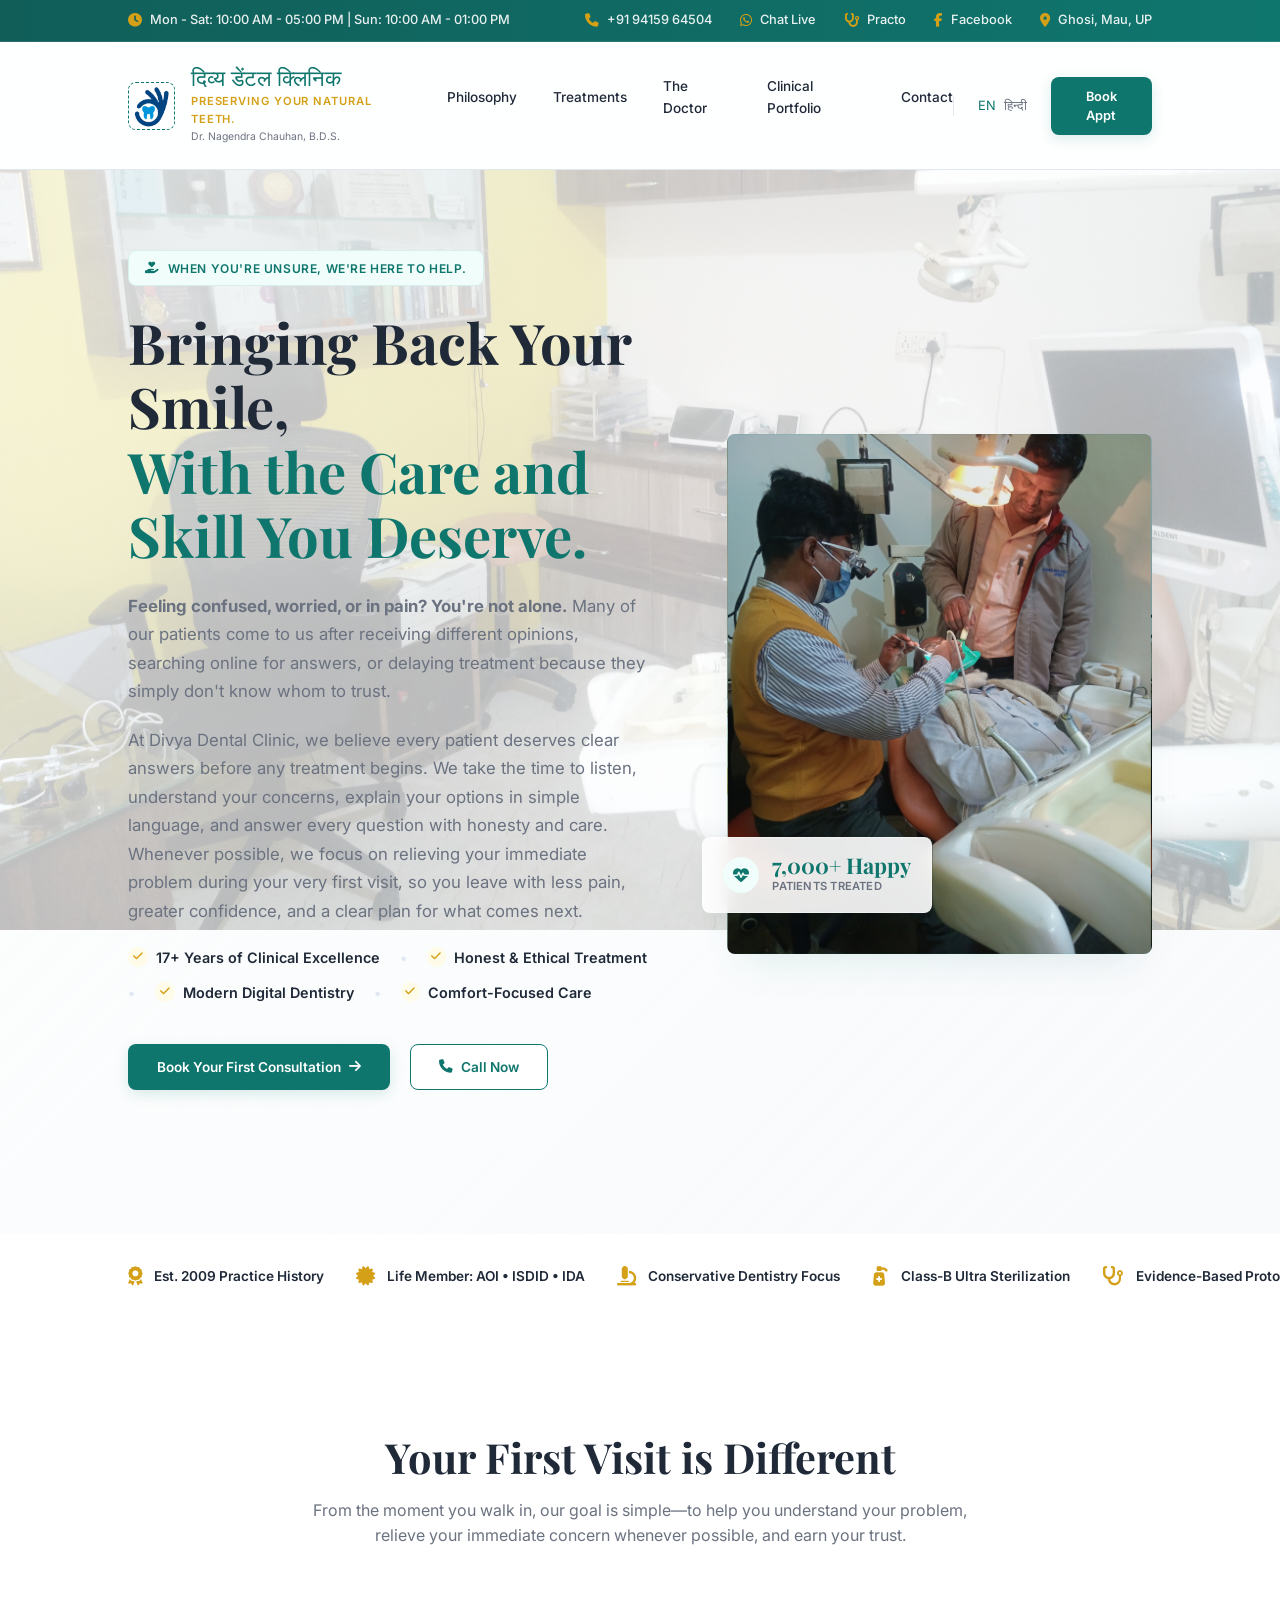
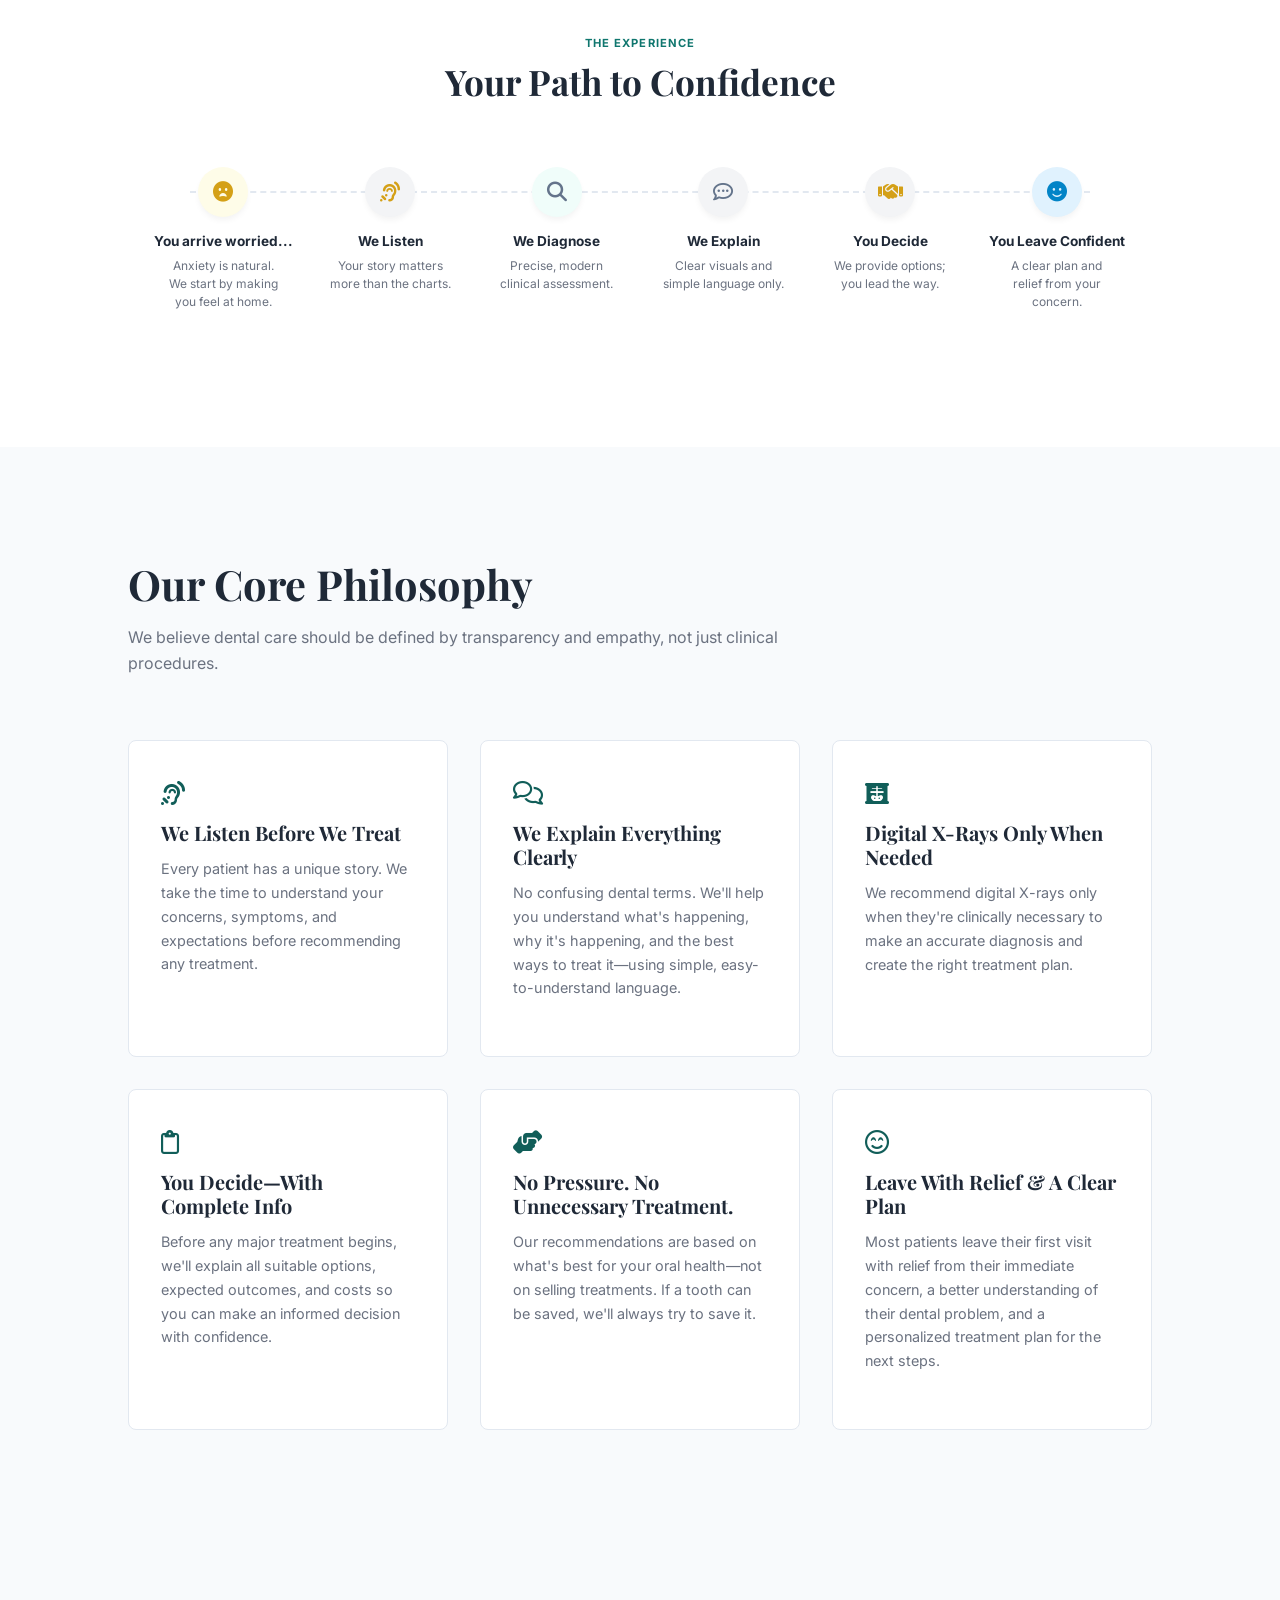
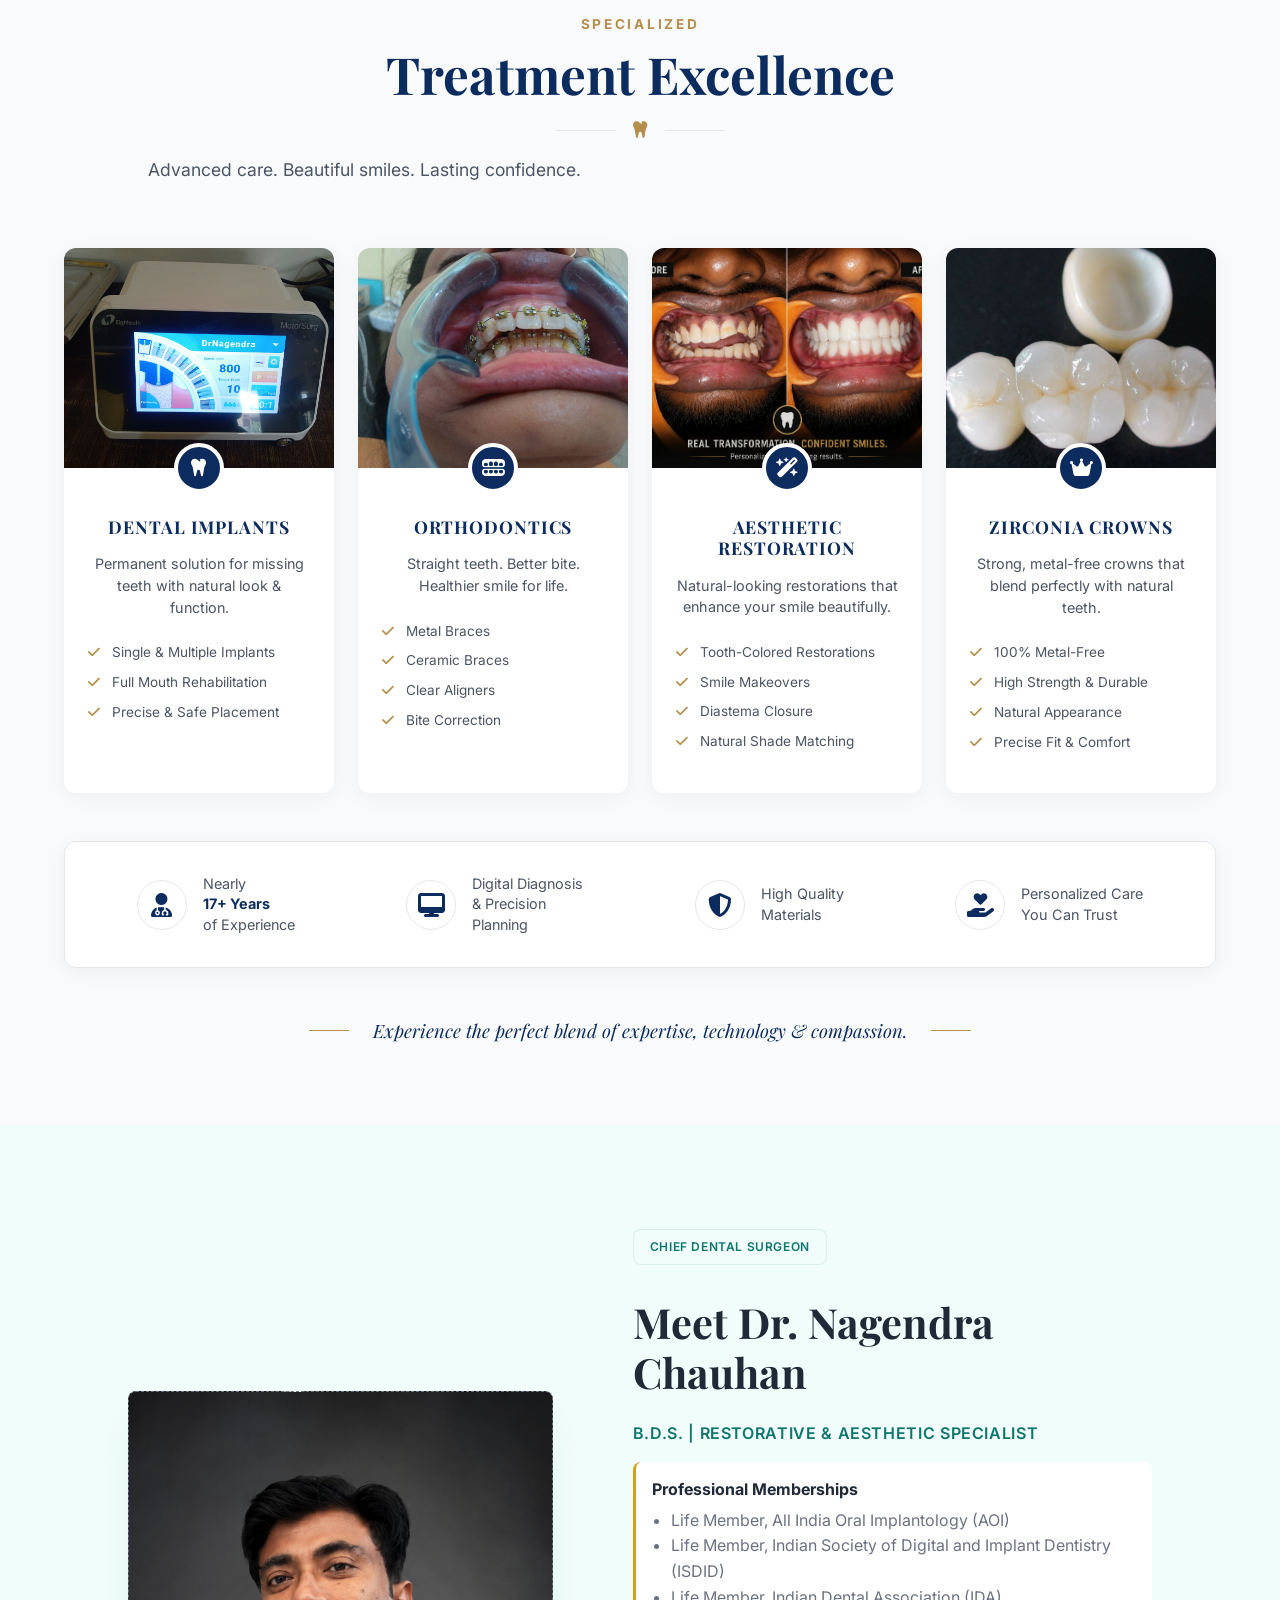
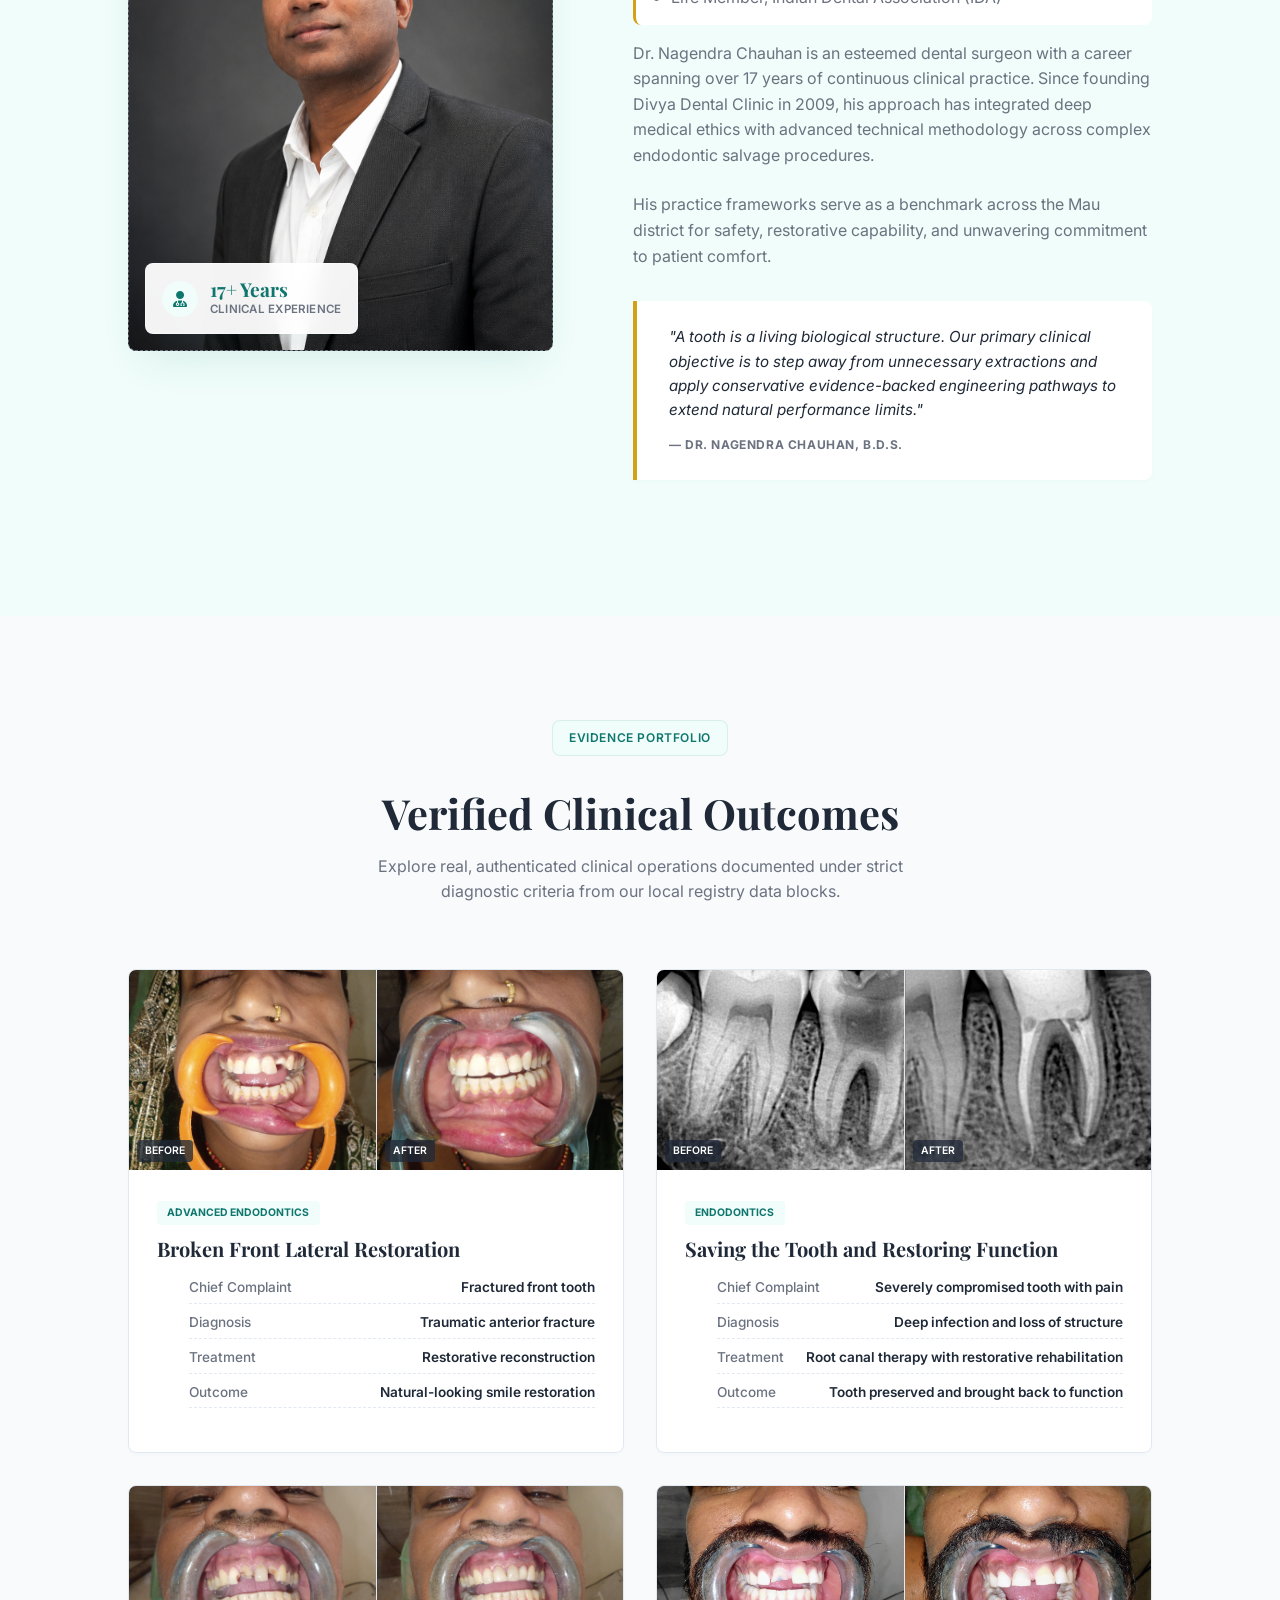
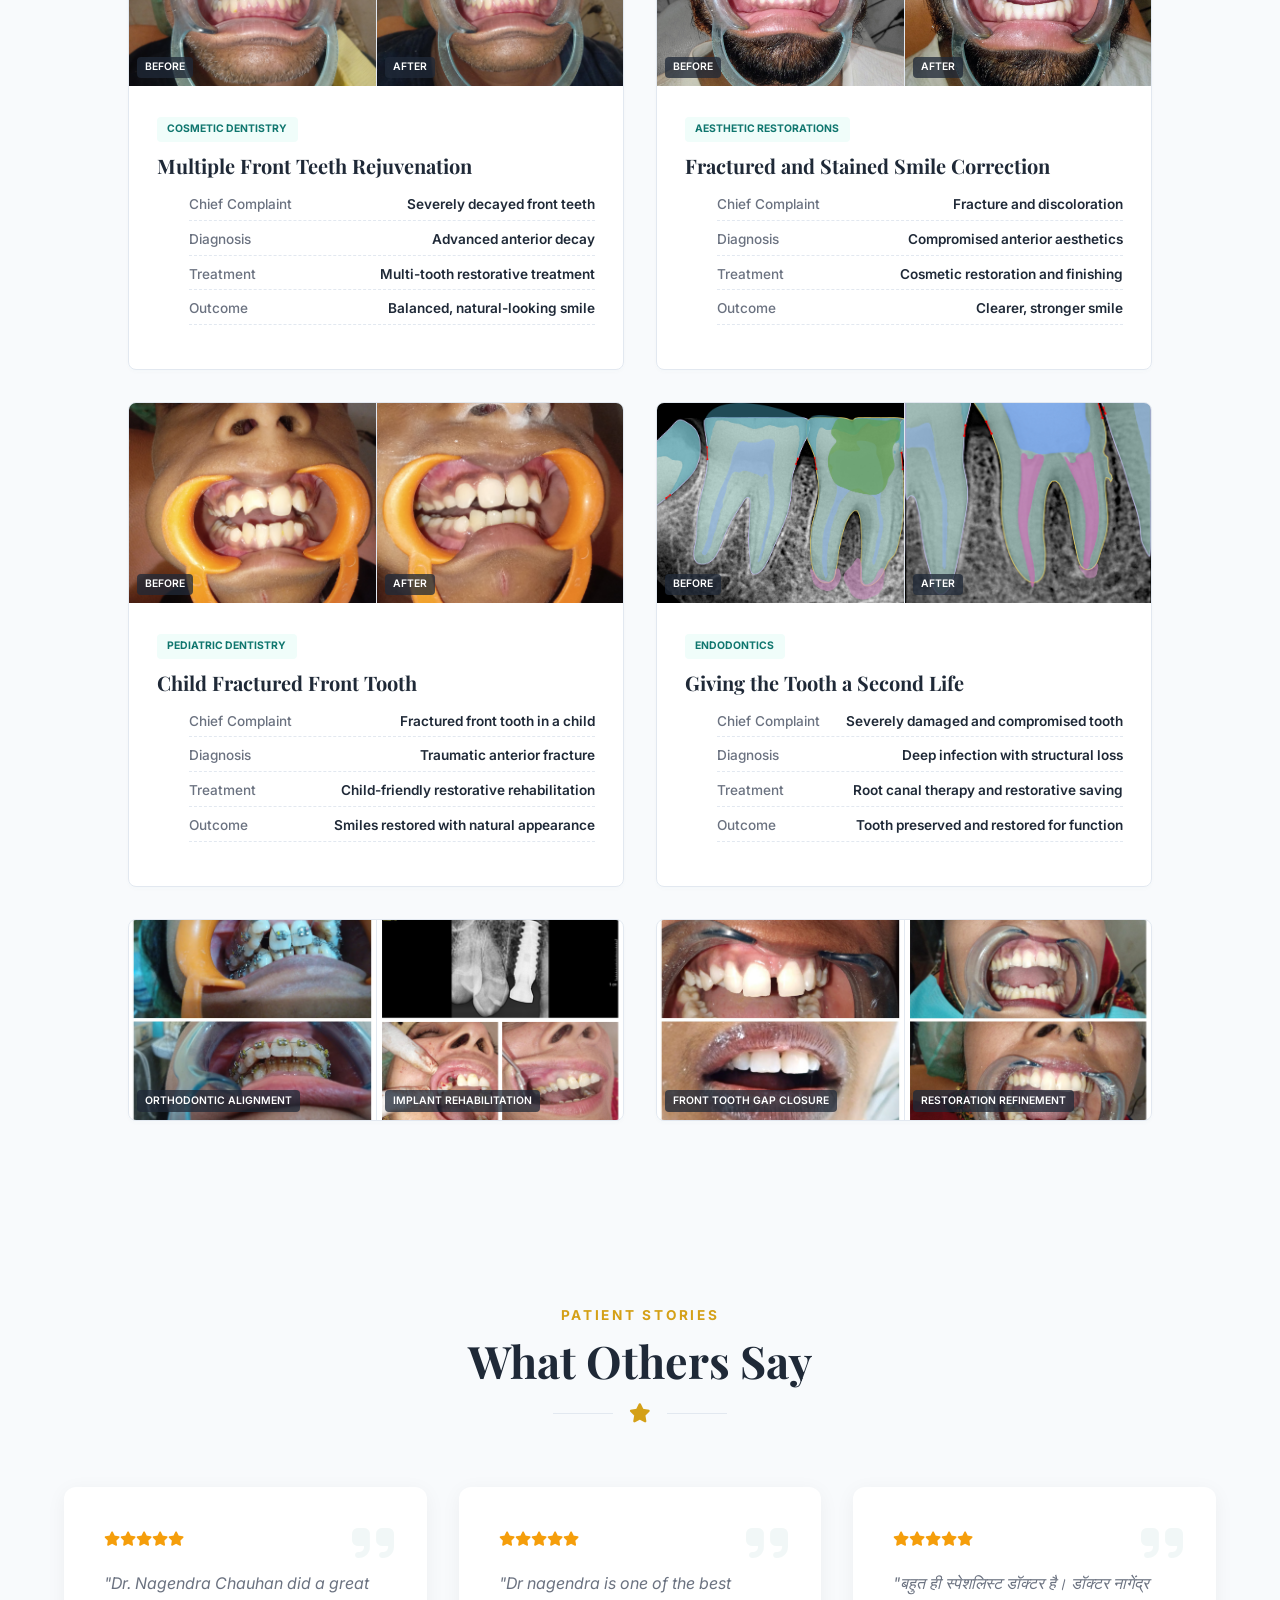
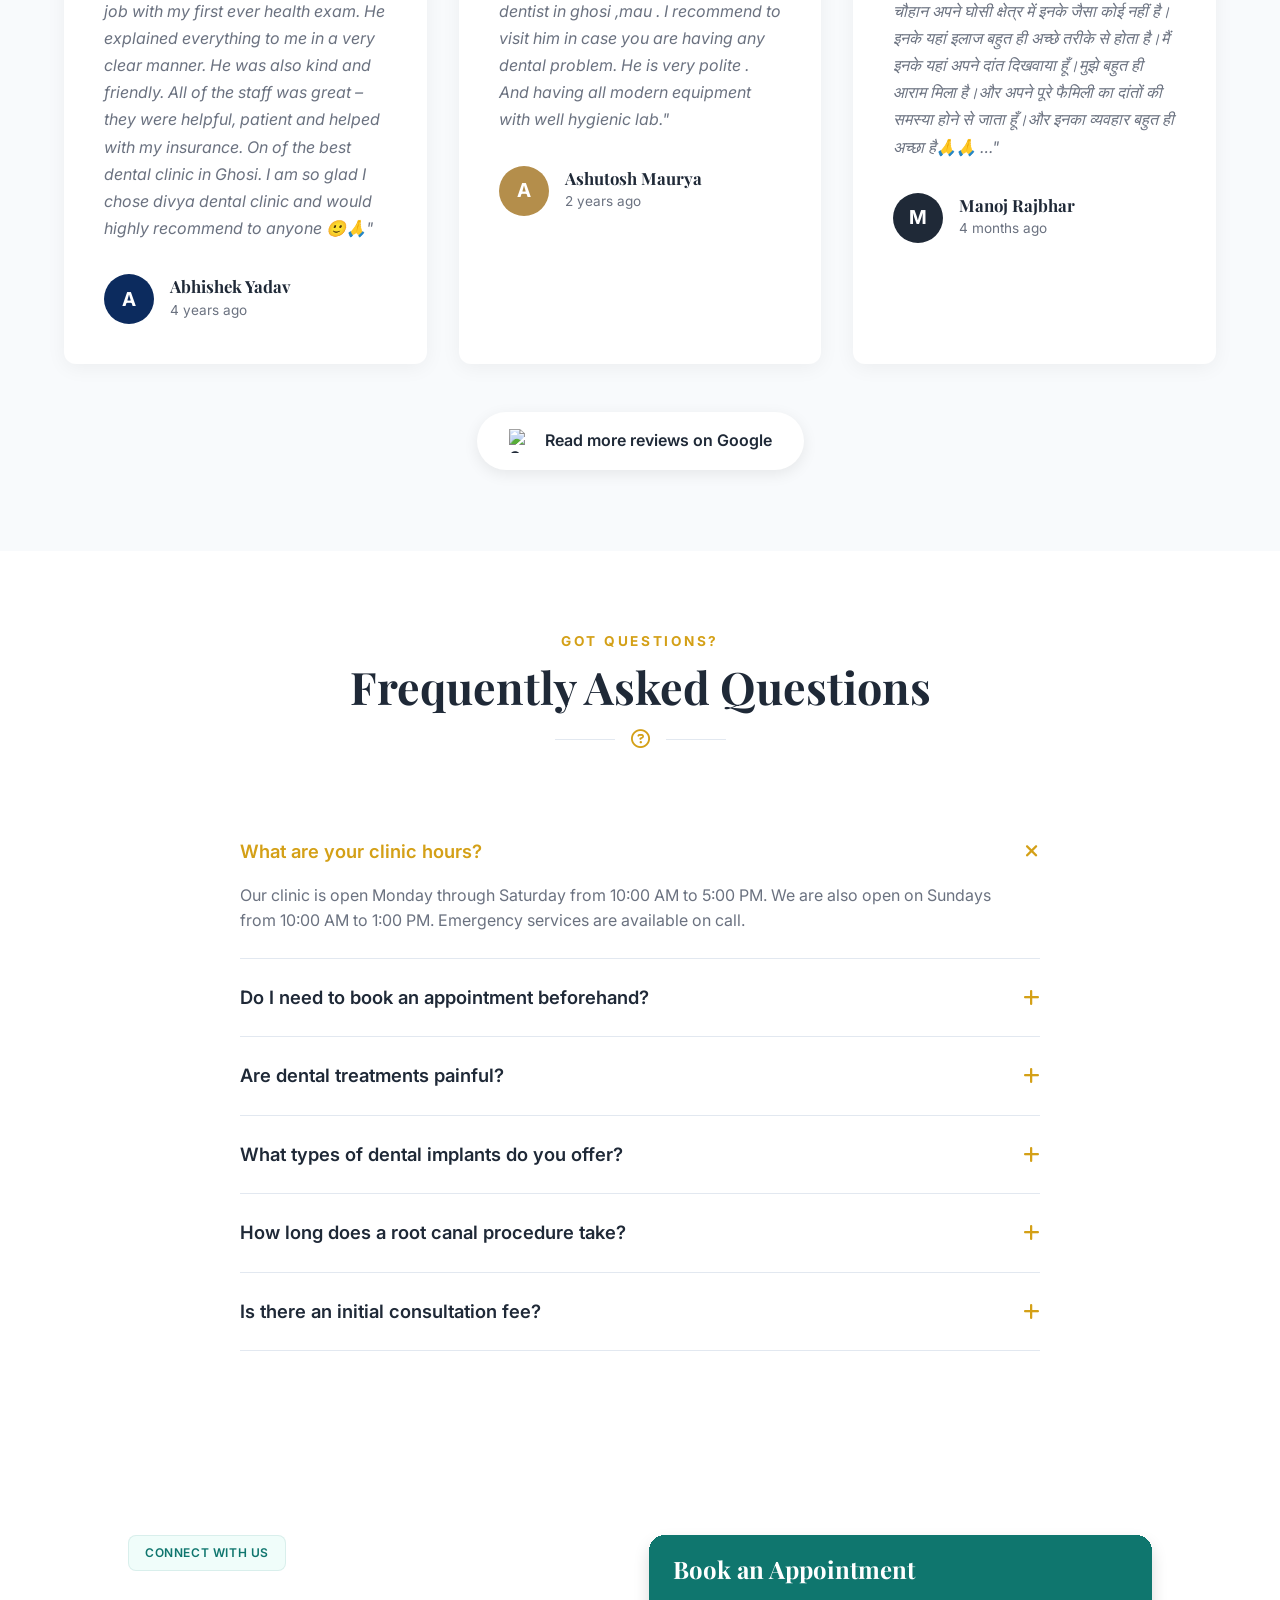
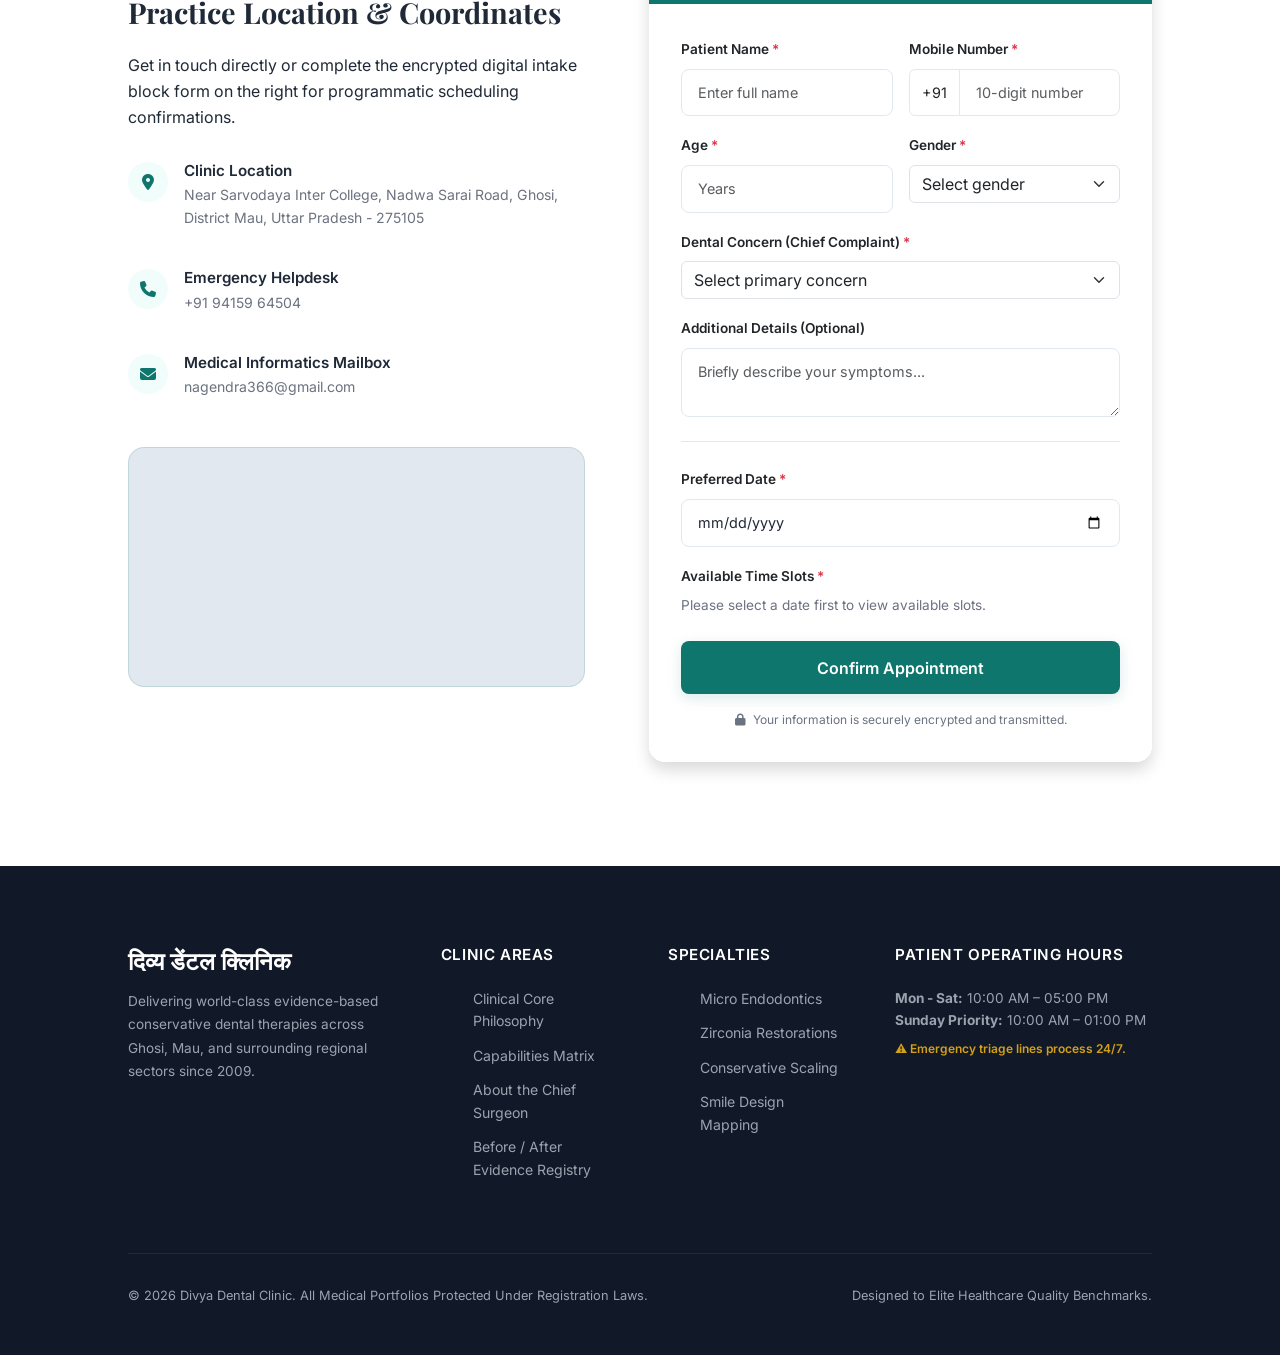
==== commit 29e31242: "Update index.html" ====
--- a/index.html
+++ b/index.html
@@ -2379,7 +2379,7 @@
 
   <!-- Operational Core Micro-Interactions Client Engine Scripts -->
   <script>
-    const API_URL = 'https://script.google.com/macros/s/AKfycbxjtDc0bRk8wxuJ2BbLsqHv-VoC0HteEa0H-pqsxIprry0S2UYkb_2zhw9OX3B_Pbv8NA/exec';
+    const API_URL = 'https://script.google.com/macros/s/AKfycbwX-1Sds_LdLVYZxEUbFQpObQh09XJVnapd-Jdyf-bG8Cpr6Lw4vklKpeJfO7D4ULBsMA/exec';
     const CLINIC_WHATSAPP_NUMBER = '919415964504';
     
     // ── Toast Notification Helper ──────────────────────────────
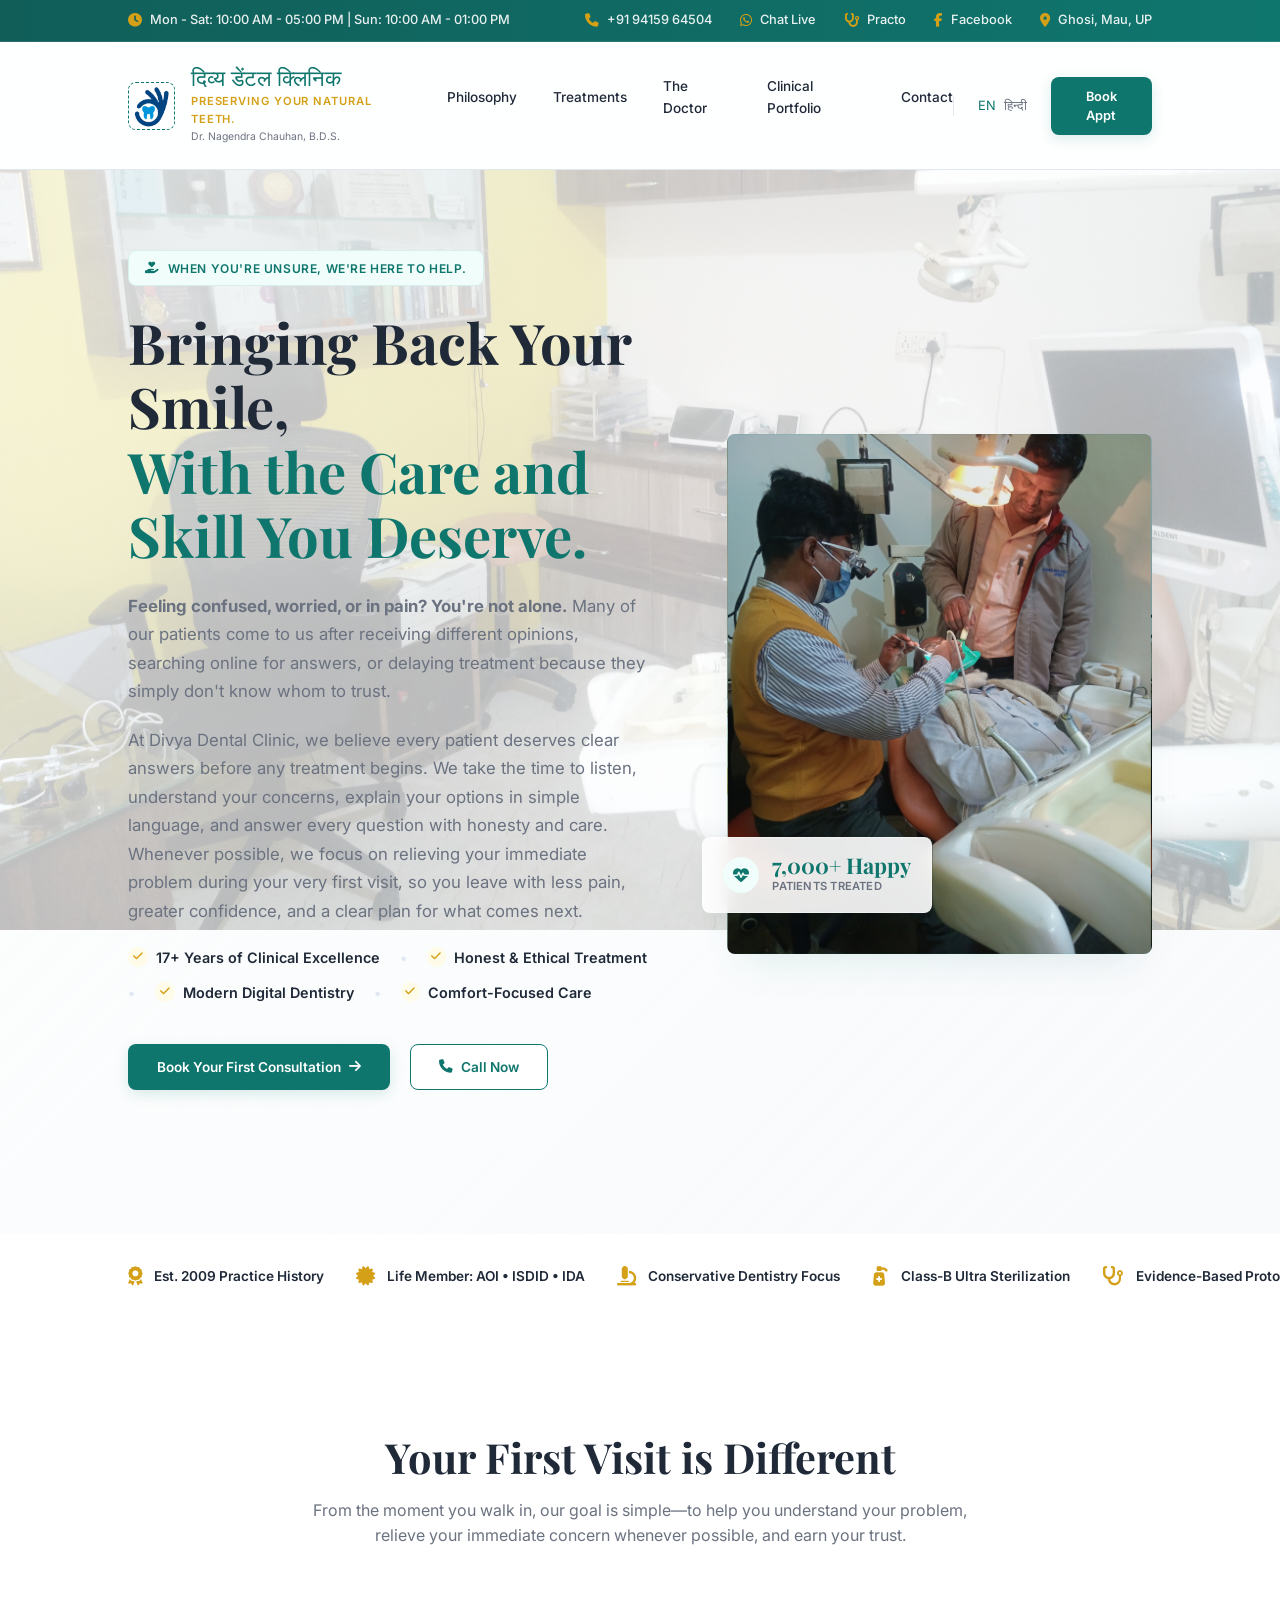
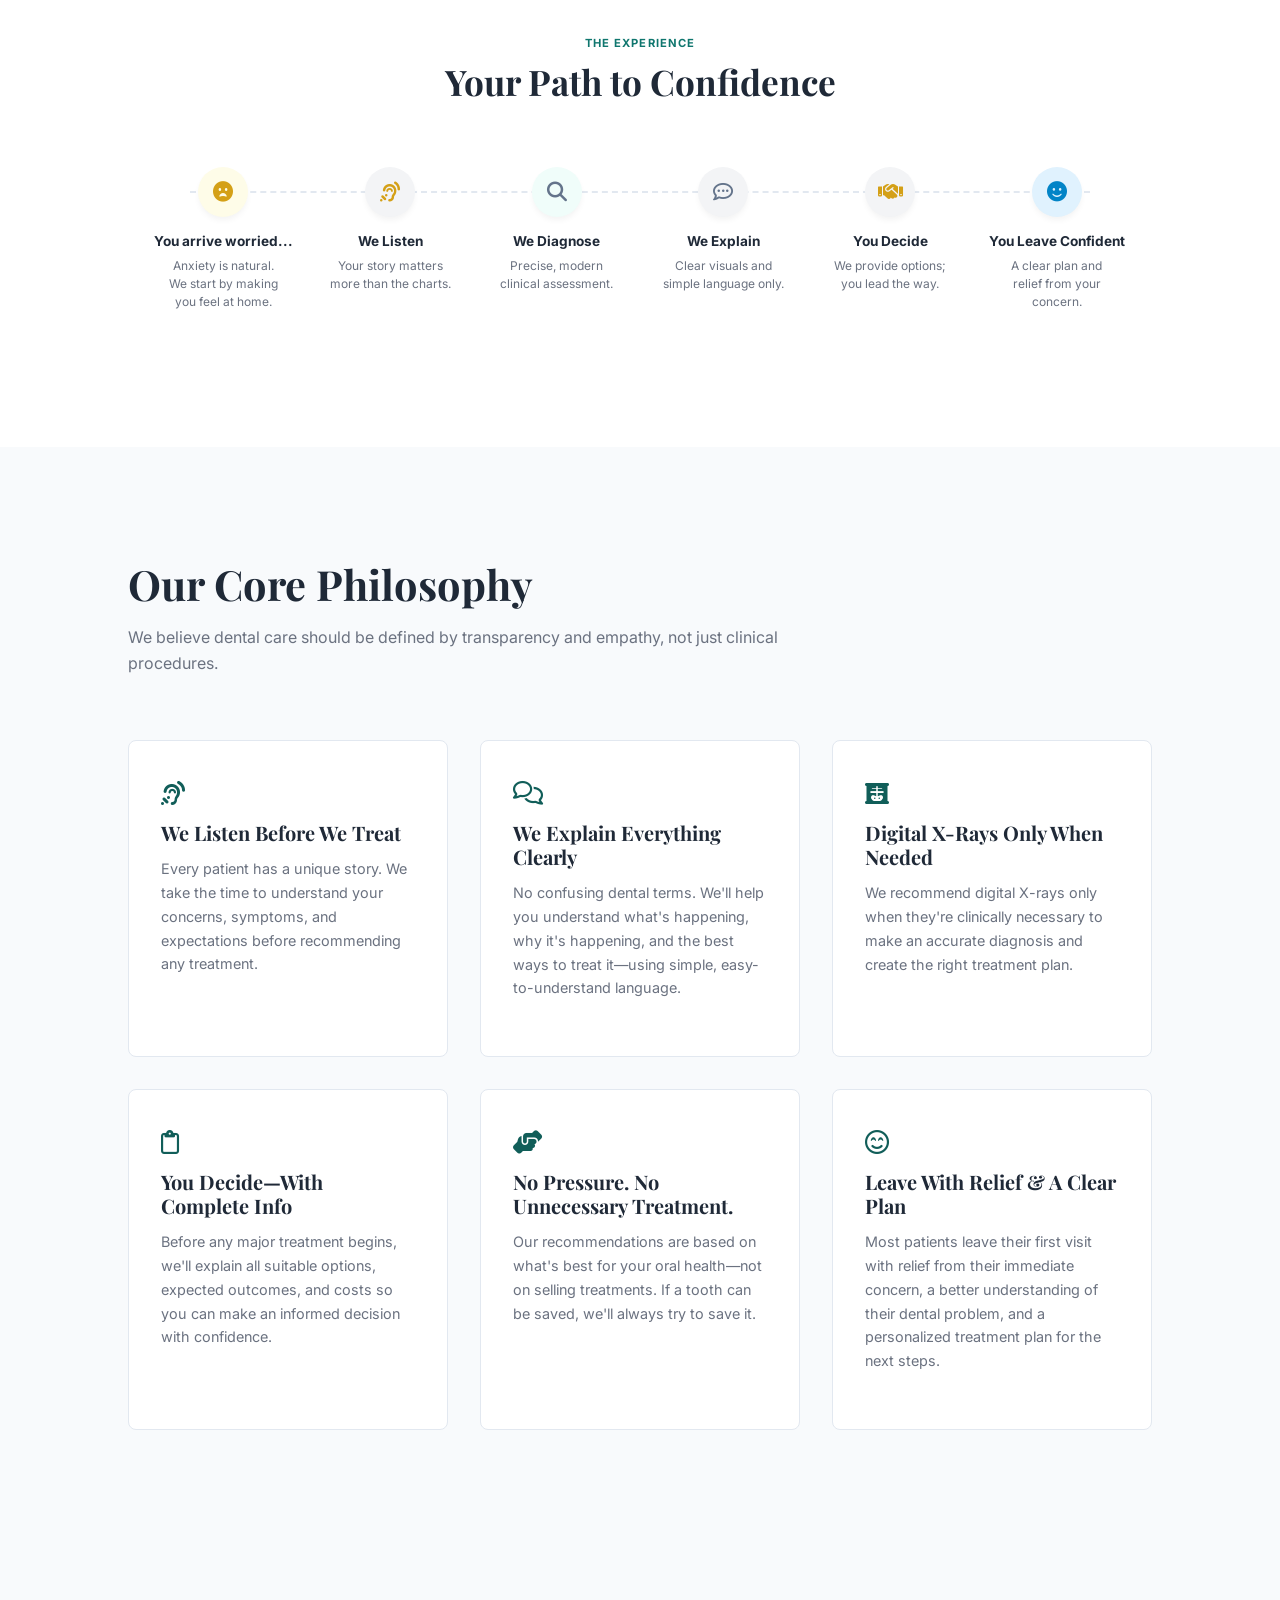
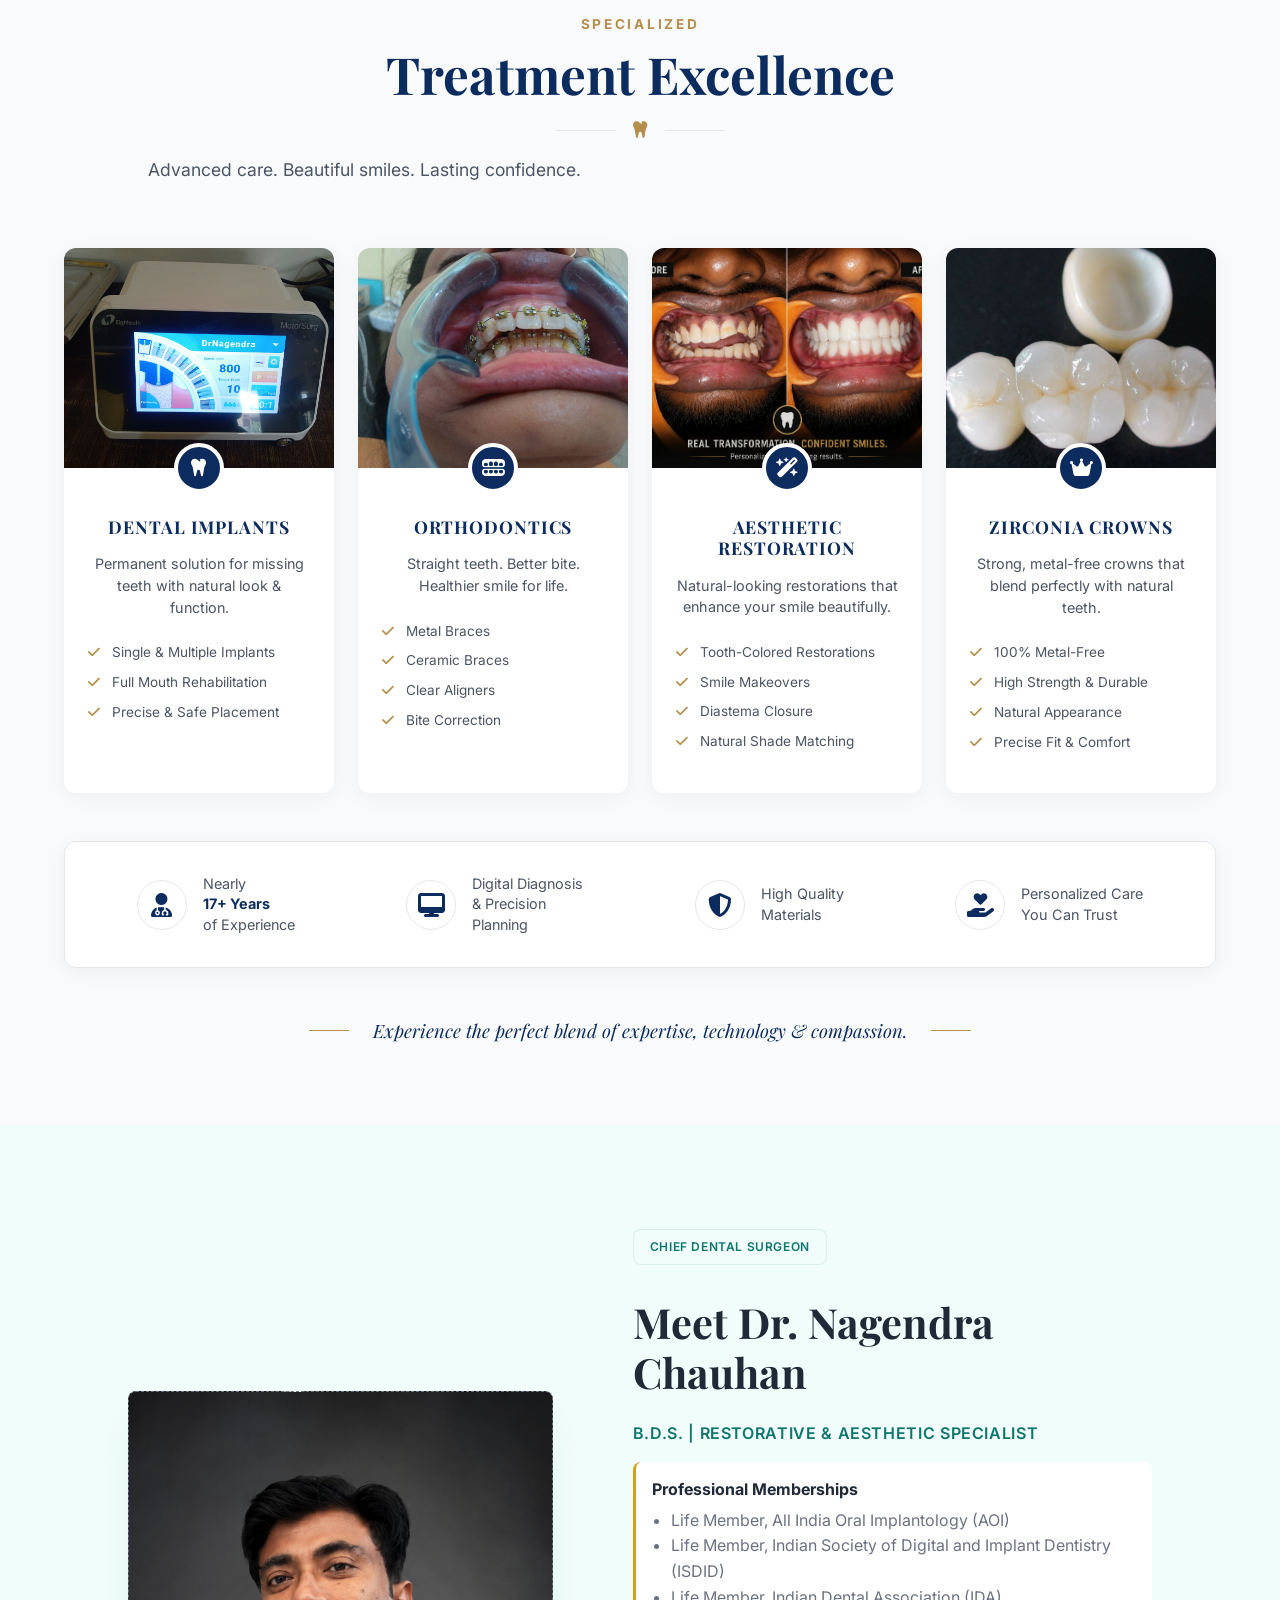
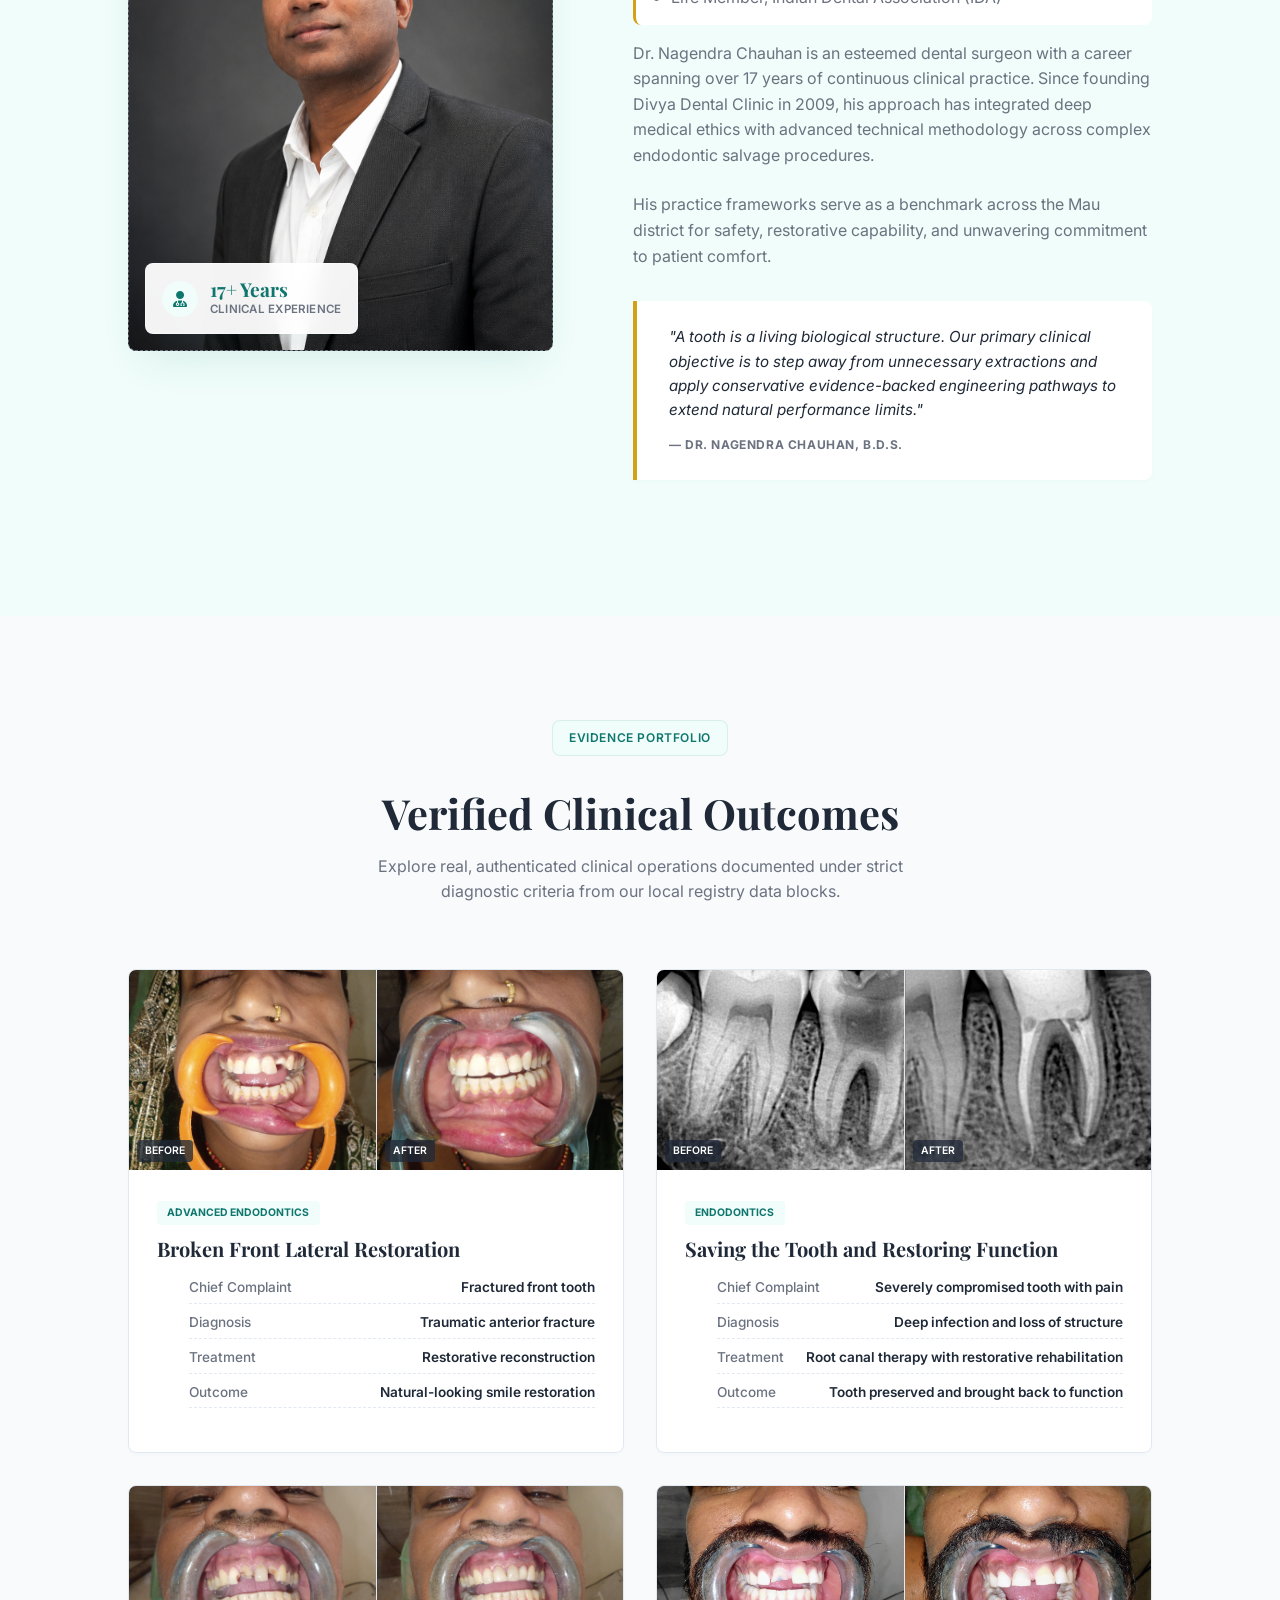
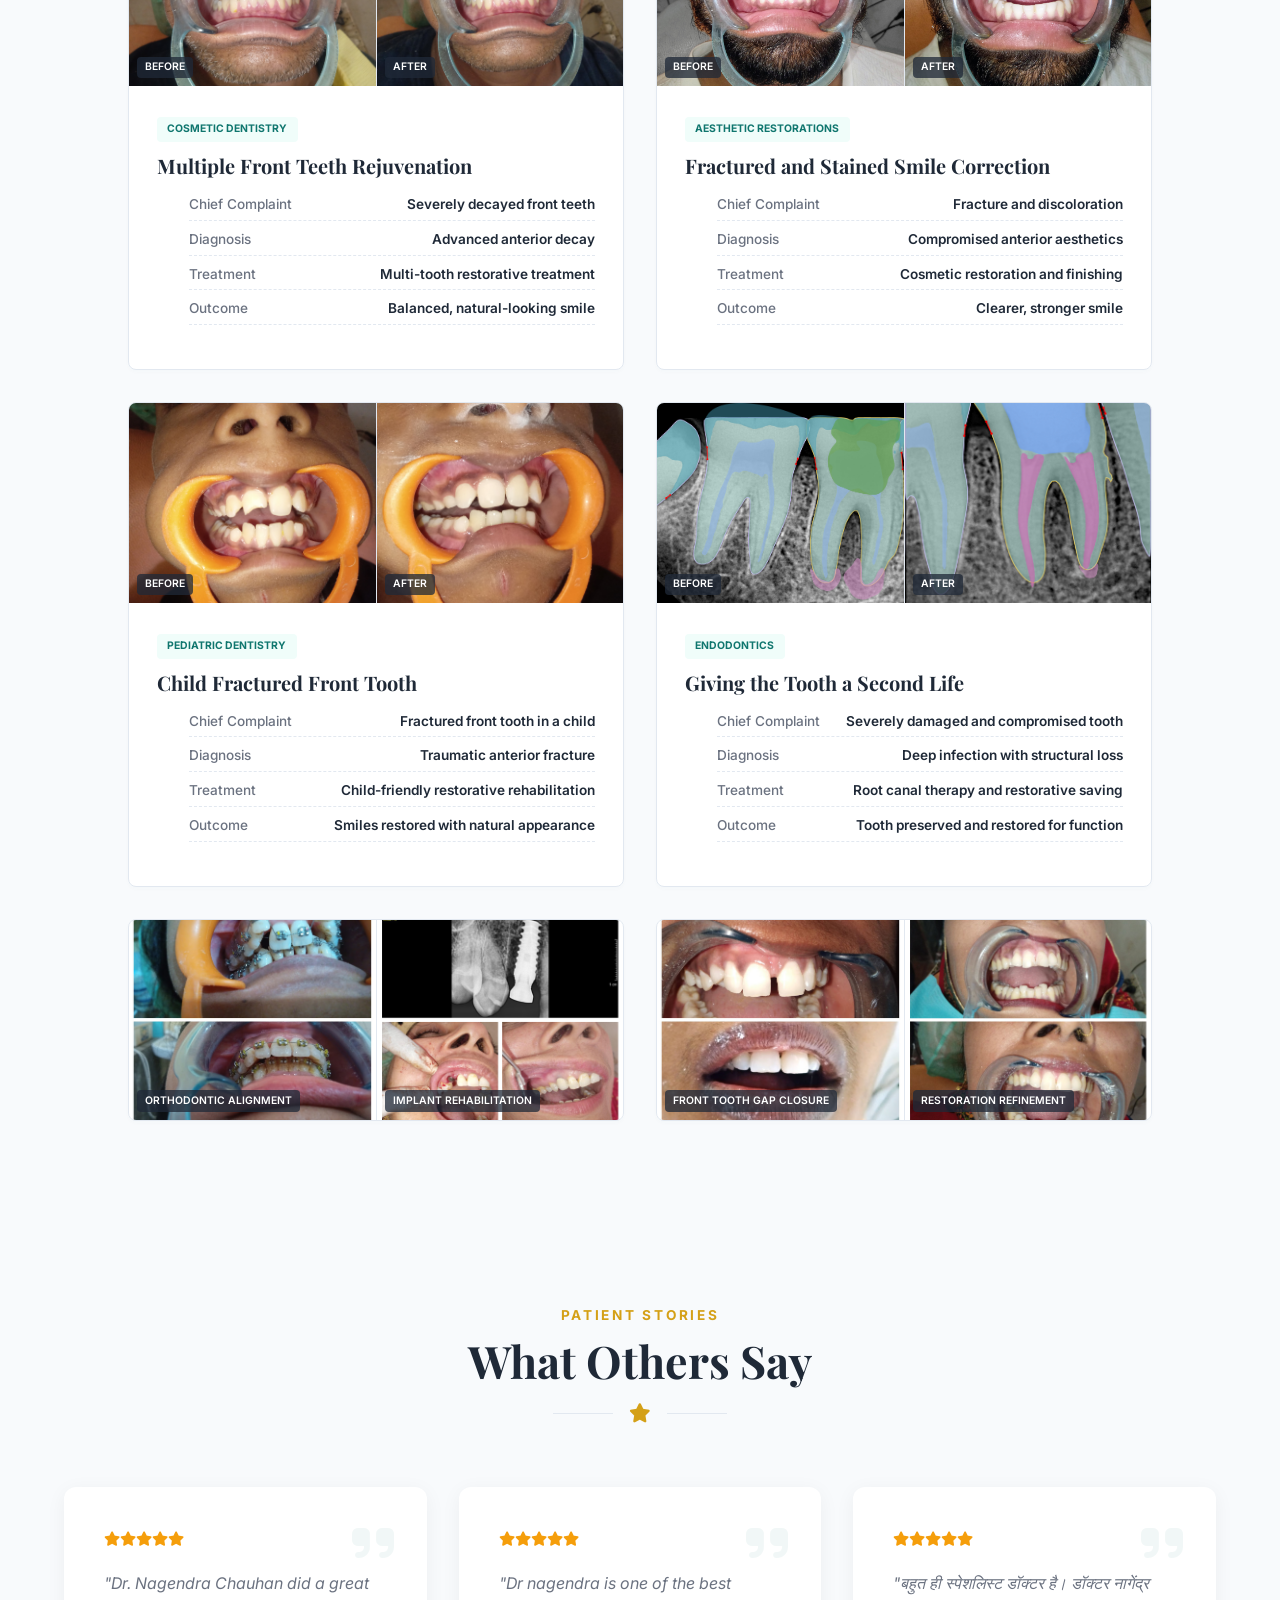
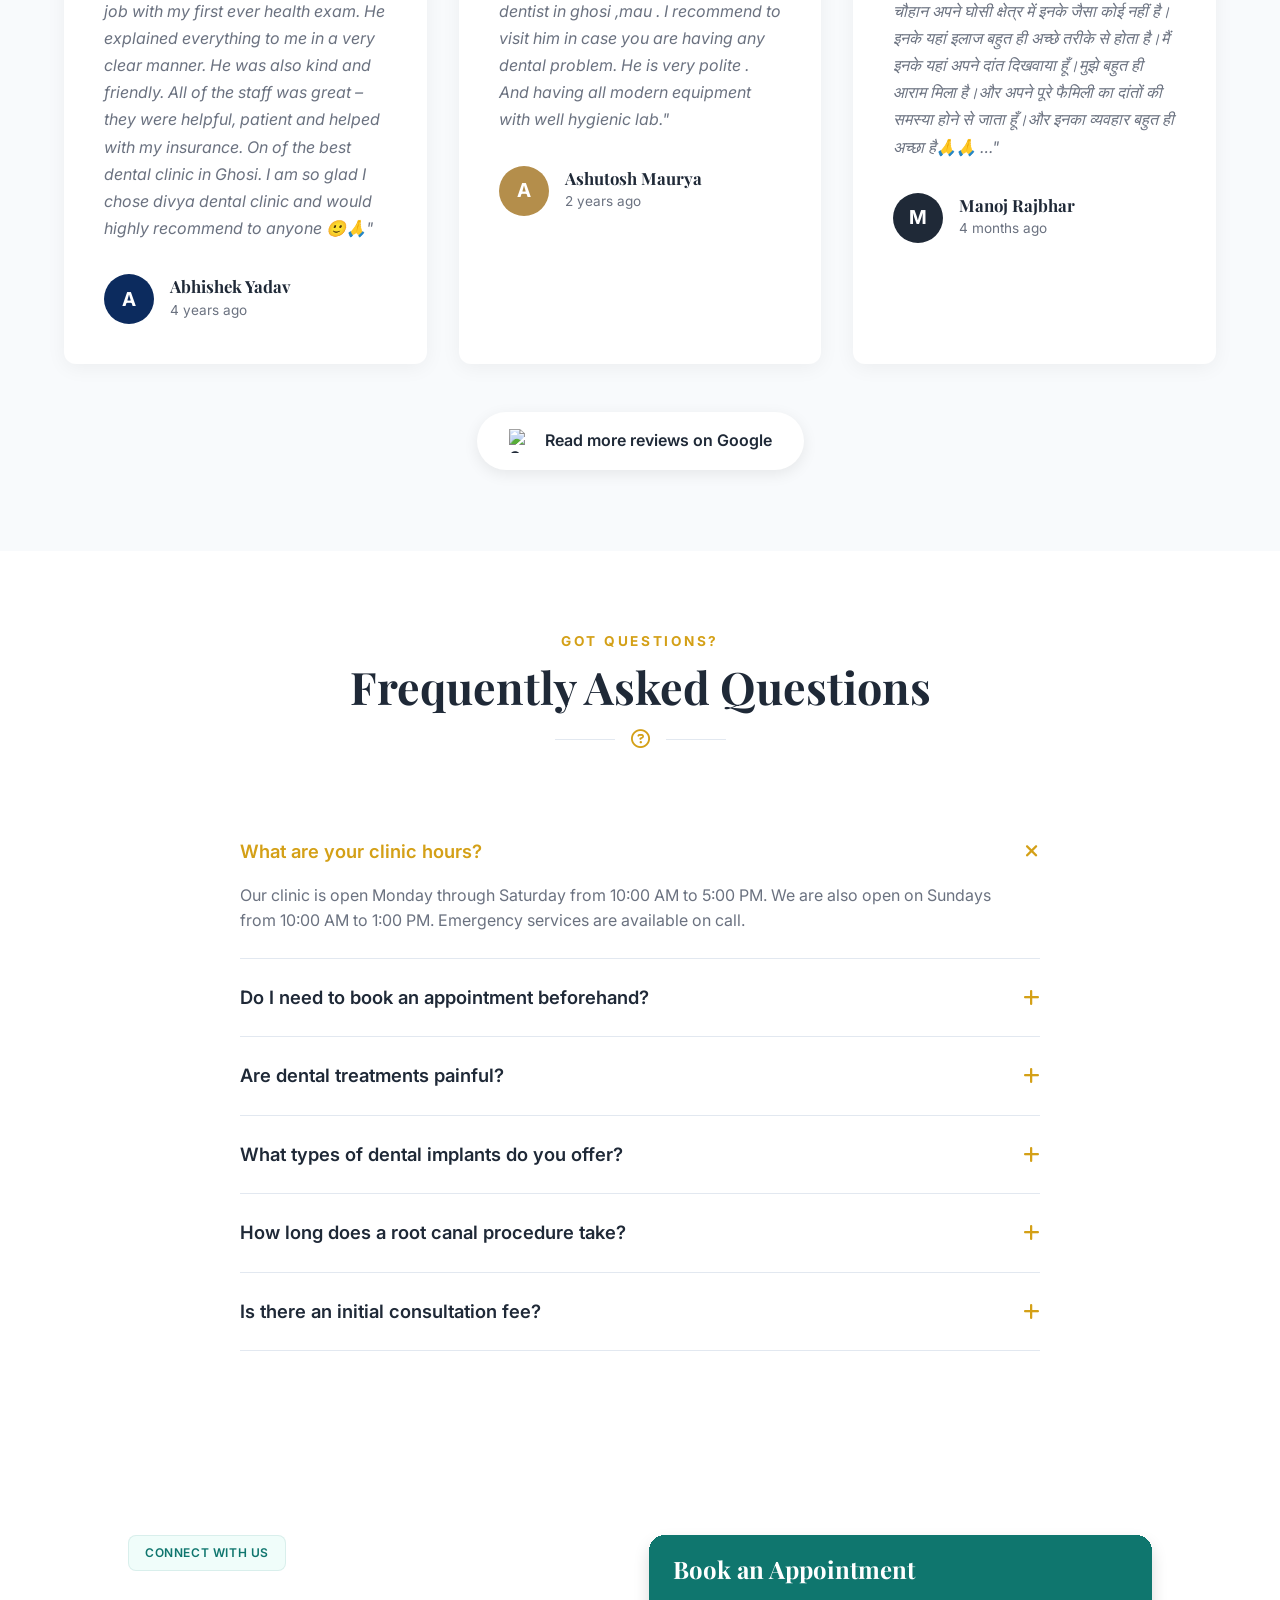
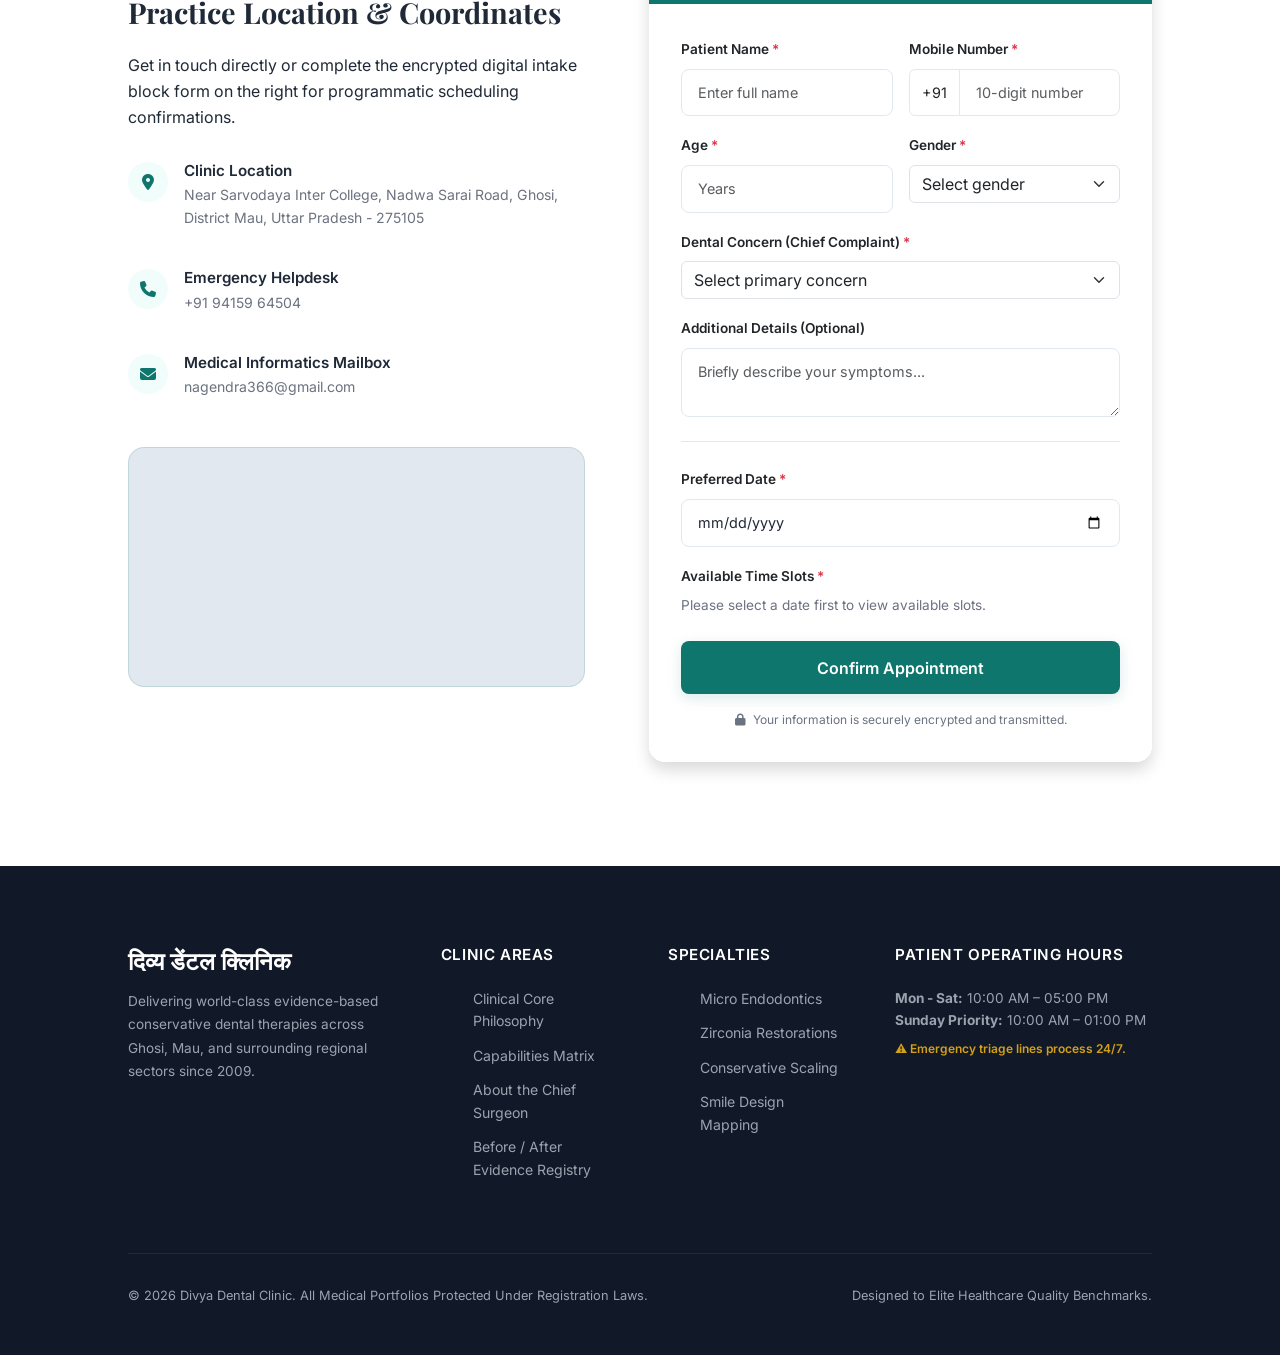
==== commit 7aaa0c76: "Update index.html" ====
--- a/index.html
+++ b/index.html
@@ -2210,7 +2210,7 @@
         </div>
       </div>
 
-      <div class="appointment-form-container">
+      <div class="appointment-form-container" id="booking-section">
         <div class="card shadow border-0" style="border-radius: 16px; overflow: hidden; border: 1px solid rgba(15, 118, 110, 0.15);">
           <div class="card-header text-white" style="background: var(--primary); padding: 1.25rem 1.5rem; border: none;">
             <h3 class="mb-0" style="font-family: 'Playfair Display', serif; font-size: 1.5rem; color: var(--surface);">Book an Appointment</h3>
@@ -2372,7 +2372,7 @@
     <a href="https://wa.me/919415964504" class="mobile-action-btn m-btn-whatsapp" target="_blank">
       <i class="fa-brands fa-whatsapp"></i> WhatsApp
     </a>
-    <a href="#contact" class="mobile-action-btn m-btn-appt">
+    <a href="#booking-section" class="mobile-action-btn m-btn-appt">
       <i class="fa-solid fa-calendar-check"></i> Book Appointment
     </a>
   </div>
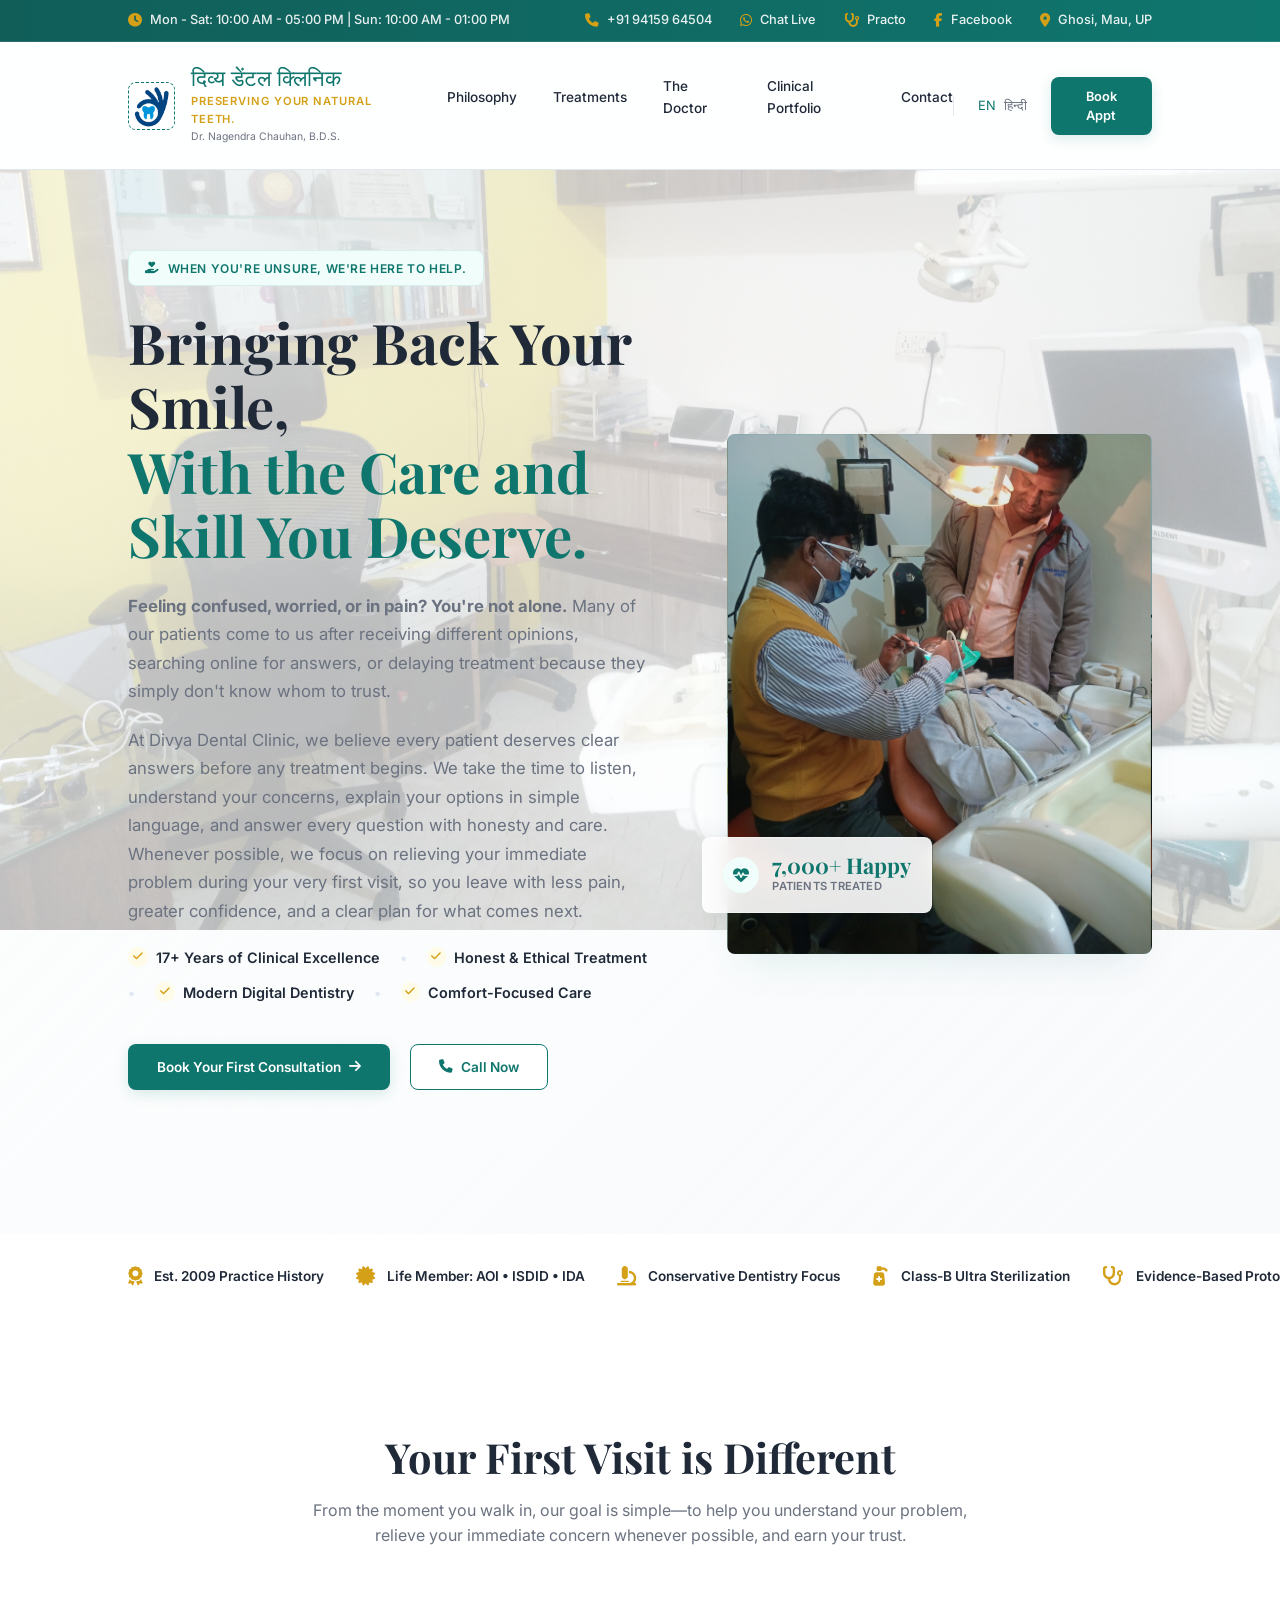
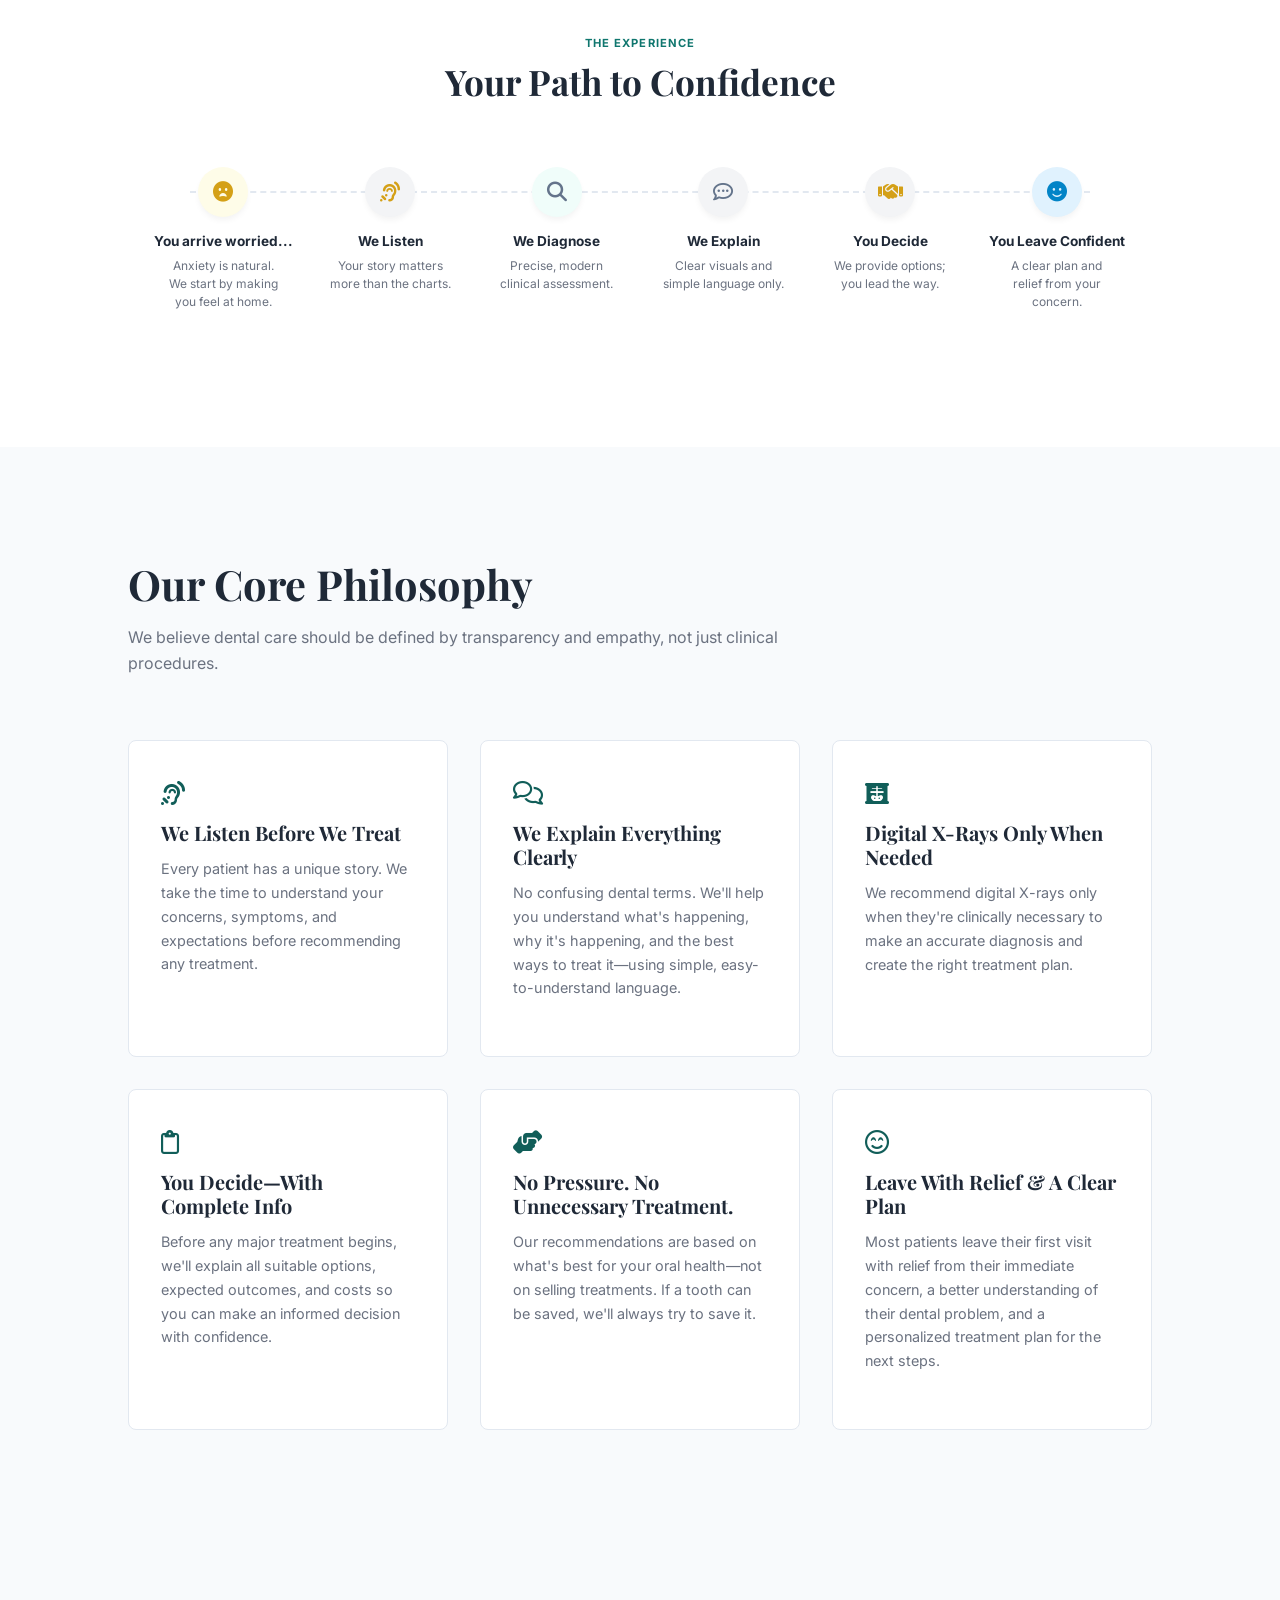
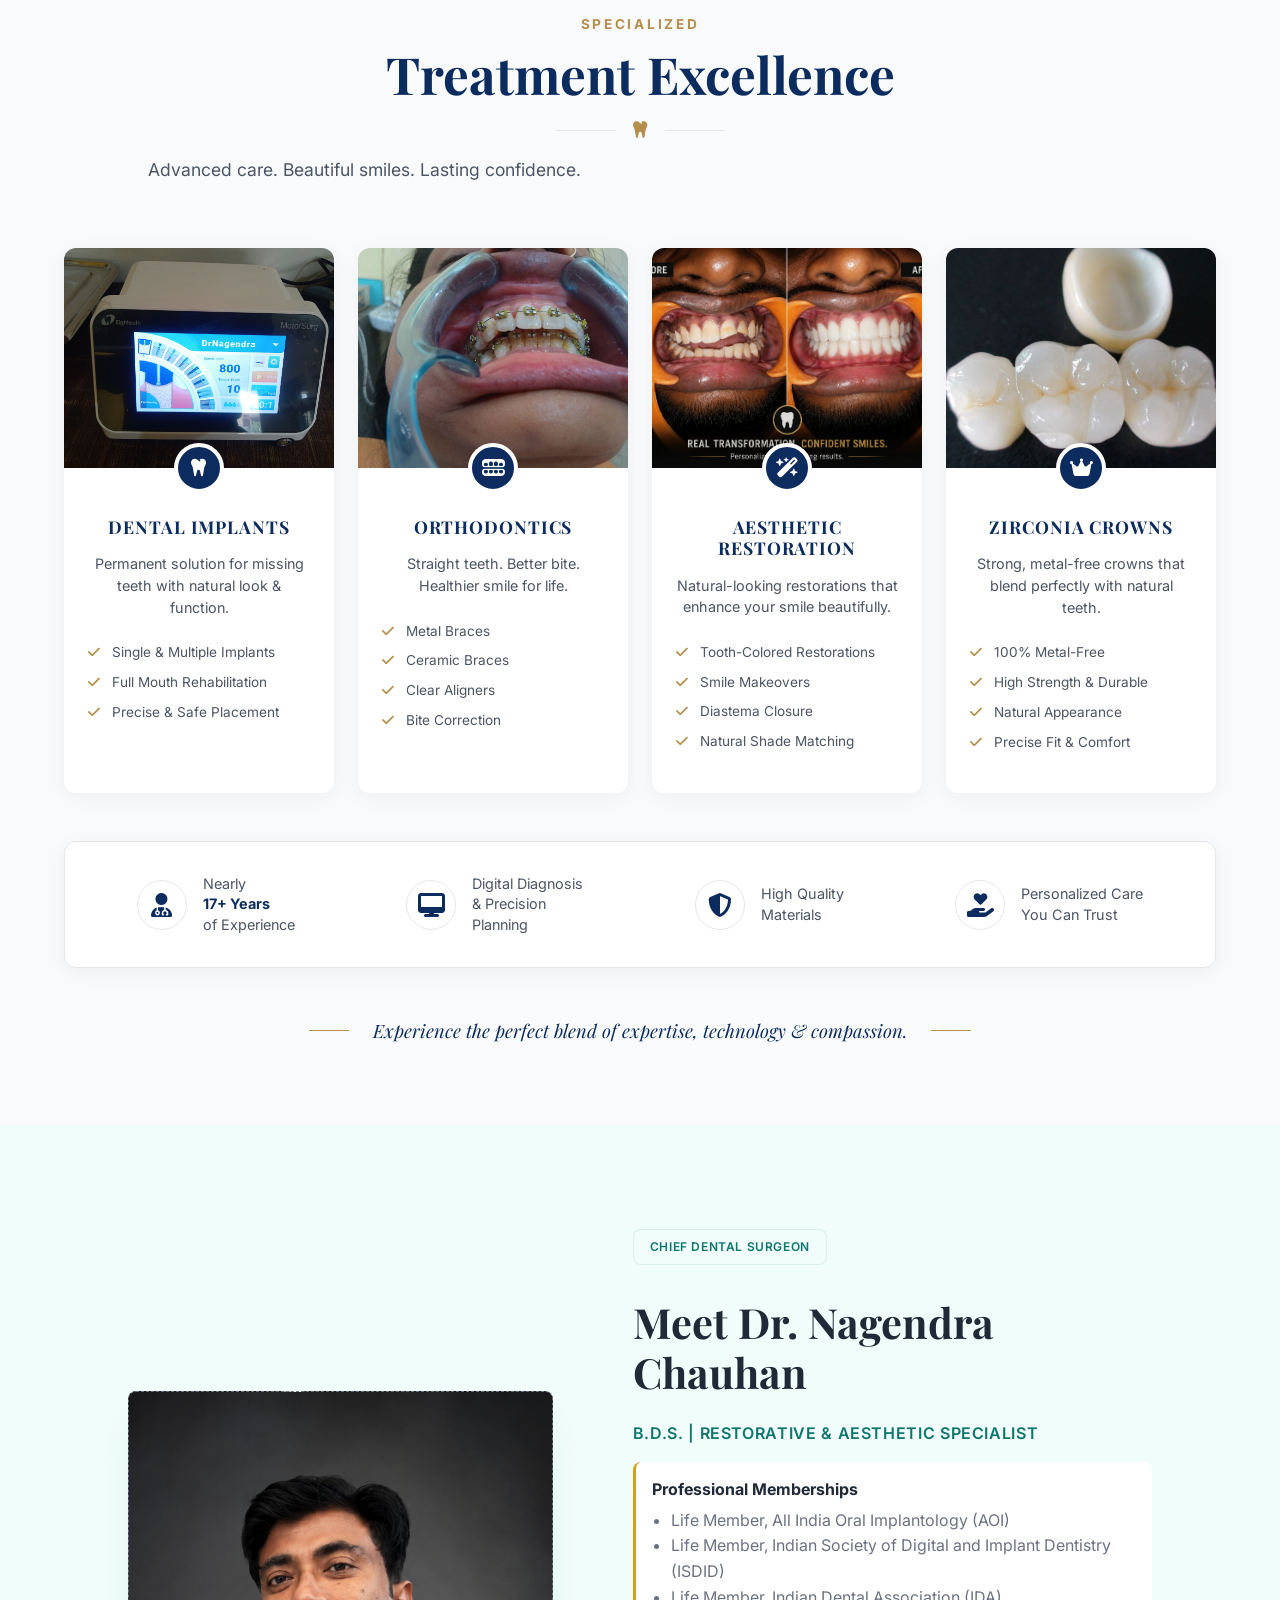
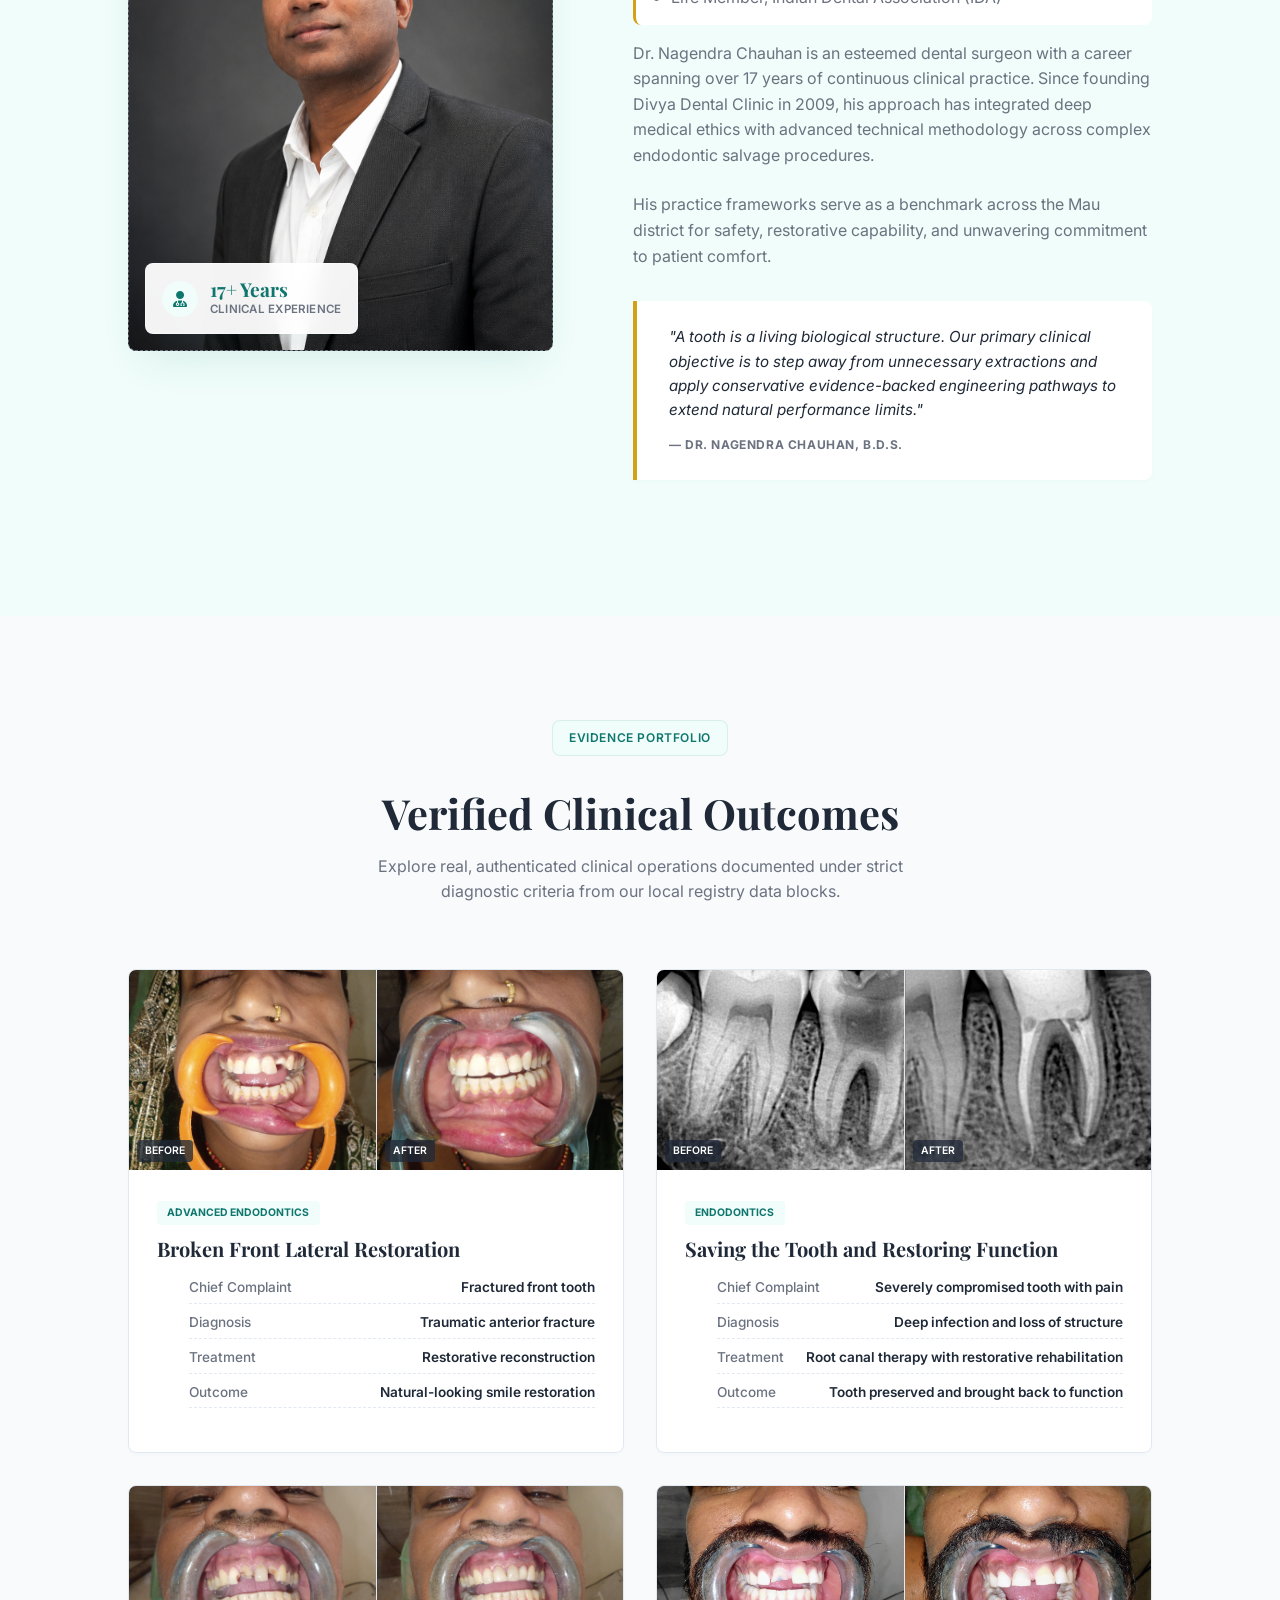
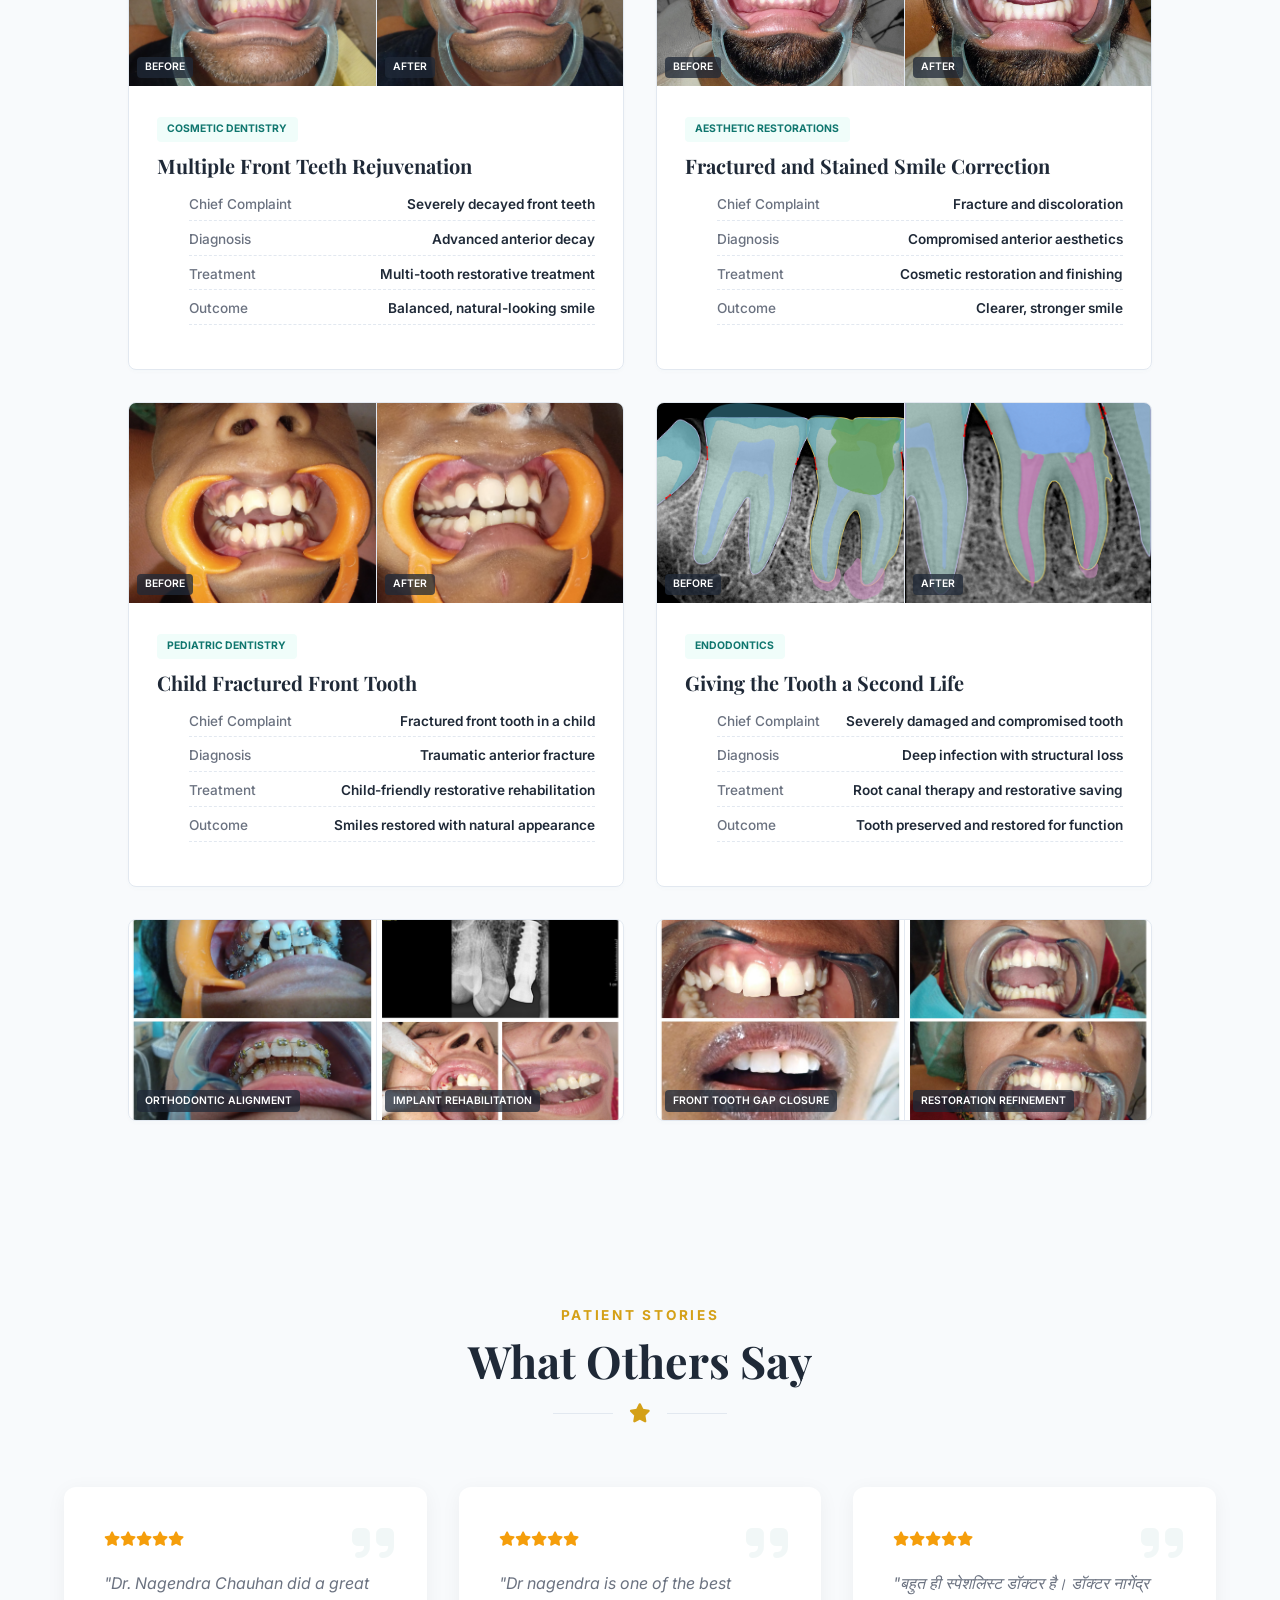
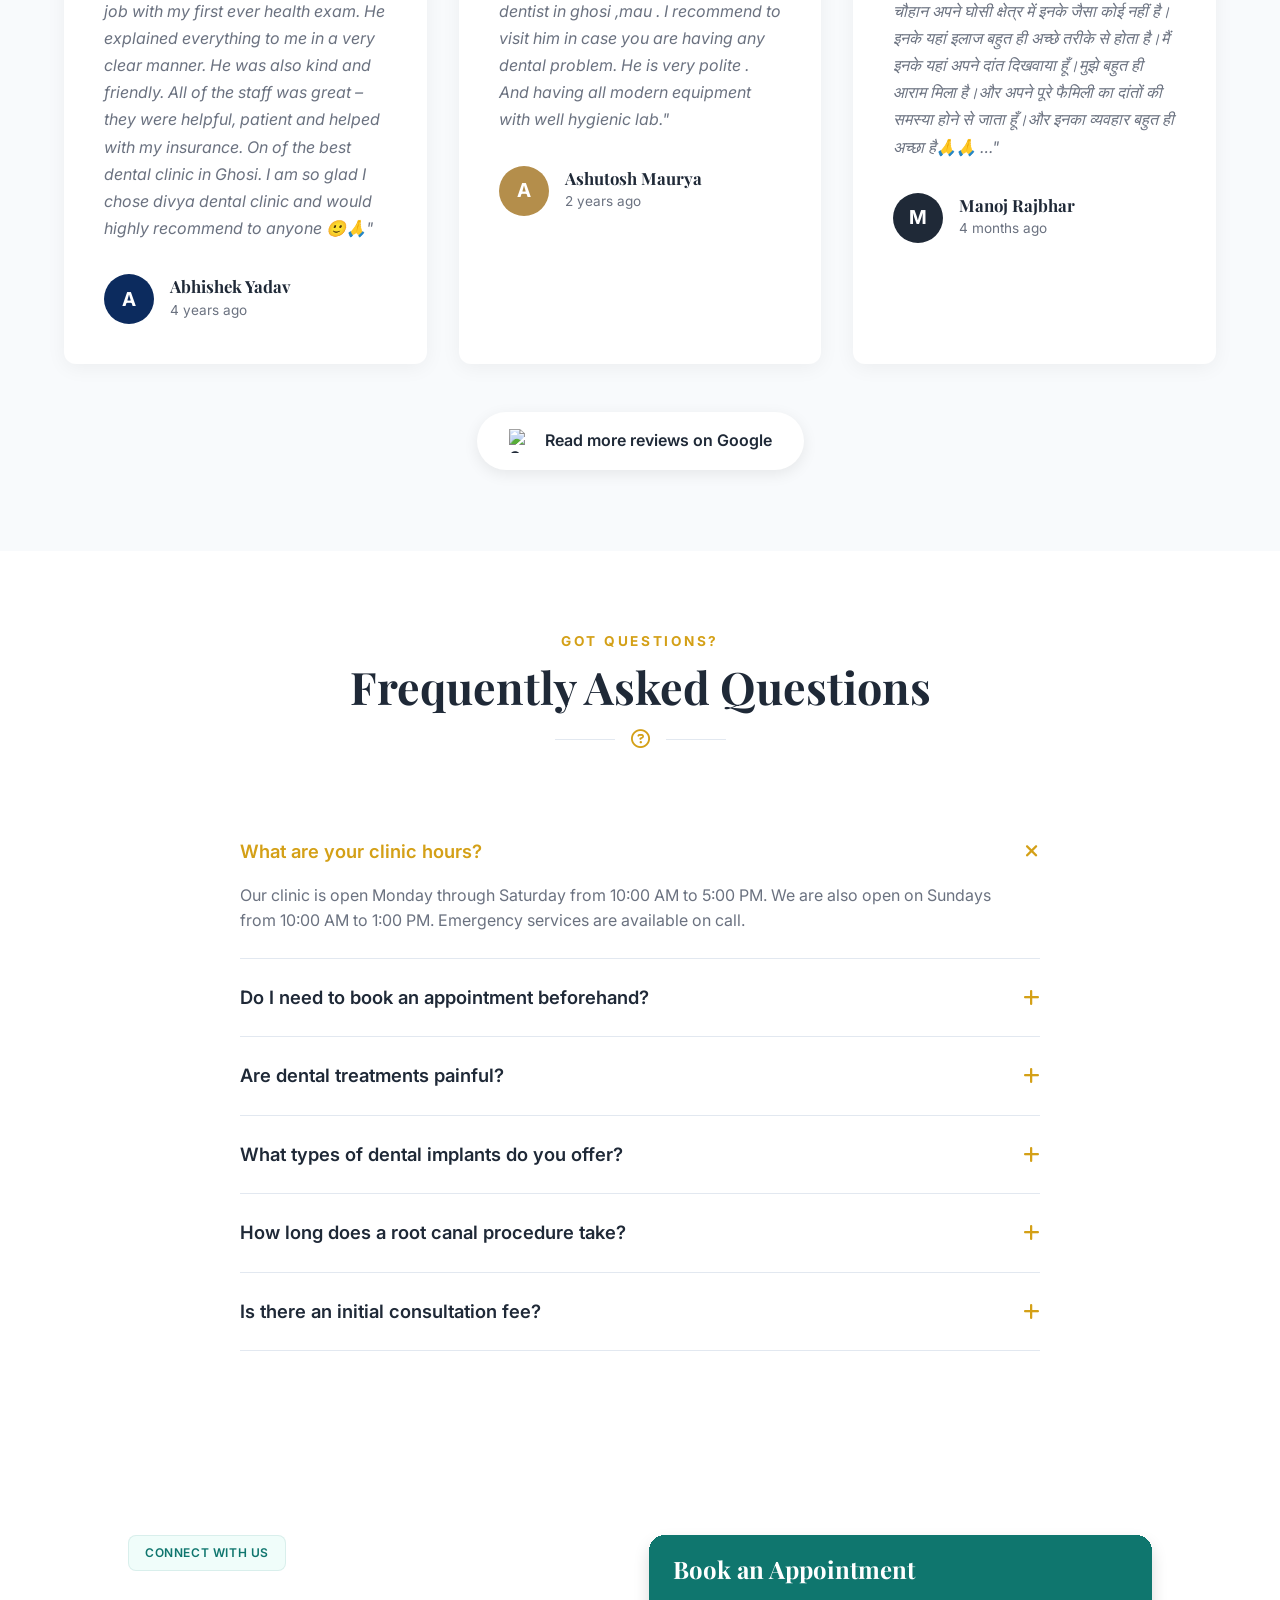
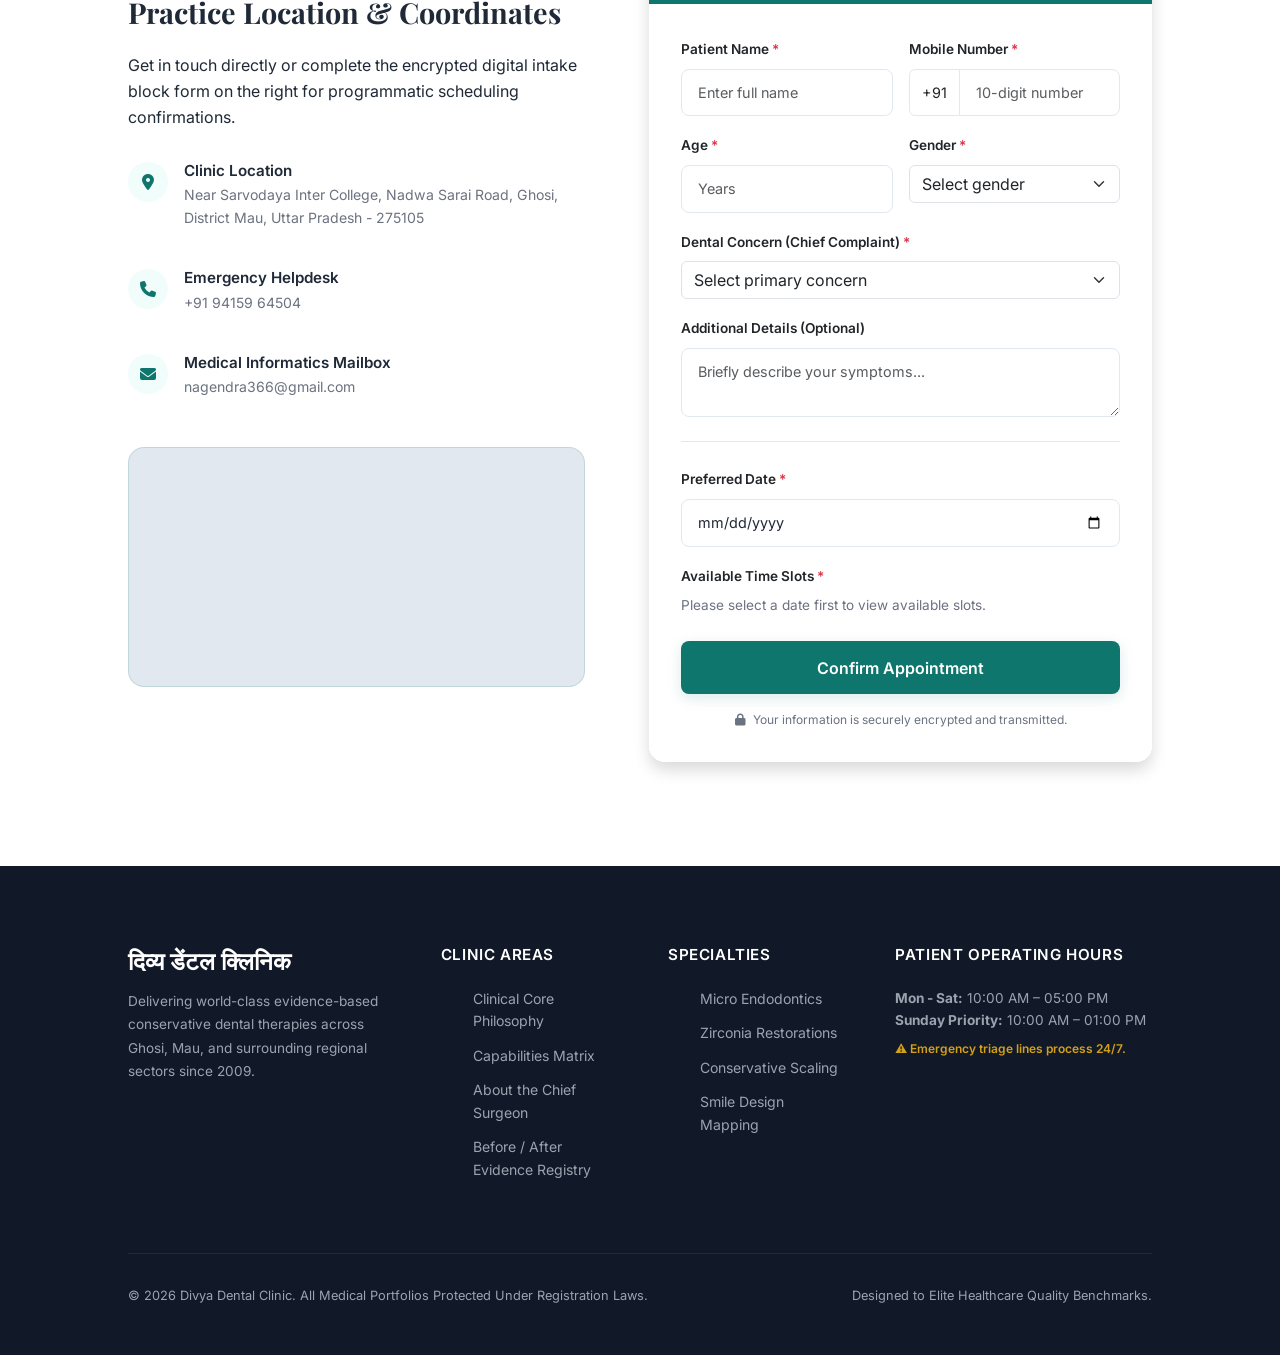
==== commit 11ab7054: "Update index.html" ====
--- a/index.html
+++ b/index.html
@@ -2210,7 +2210,7 @@
         </div>
       </div>
 
-      <div class="appointment-form-container" id="booking-section">
+      <div class="appointment-form-container" id="booking-section" style="scroll-margin-top: 100px;">
         <div class="card shadow border-0" style="border-radius: 16px; overflow: hidden; border: 1px solid rgba(15, 118, 110, 0.15);">
           <div class="card-header text-white" style="background: var(--primary); padding: 1.25rem 1.5rem; border: none;">
             <h3 class="mb-0" style="font-family: 'Playfair Display', serif; font-size: 1.5rem; color: var(--surface);">Book an Appointment</h3>
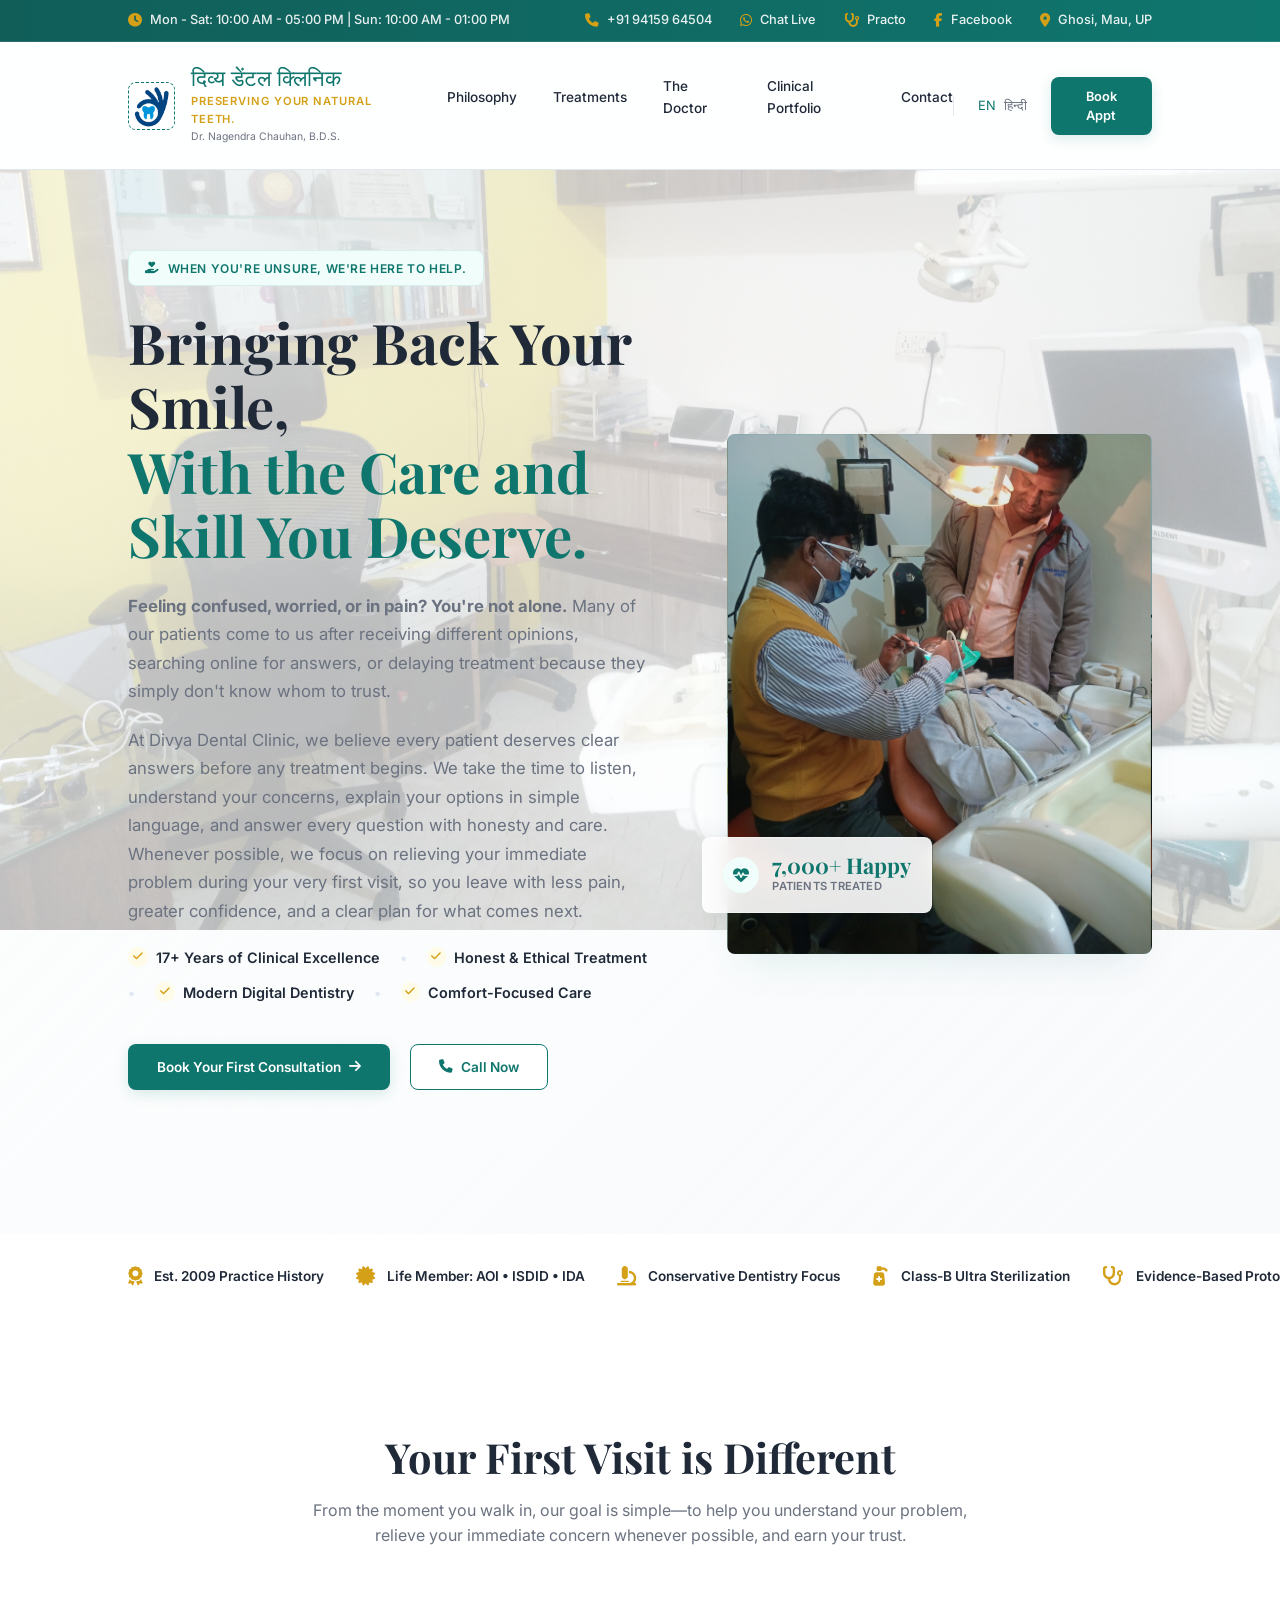
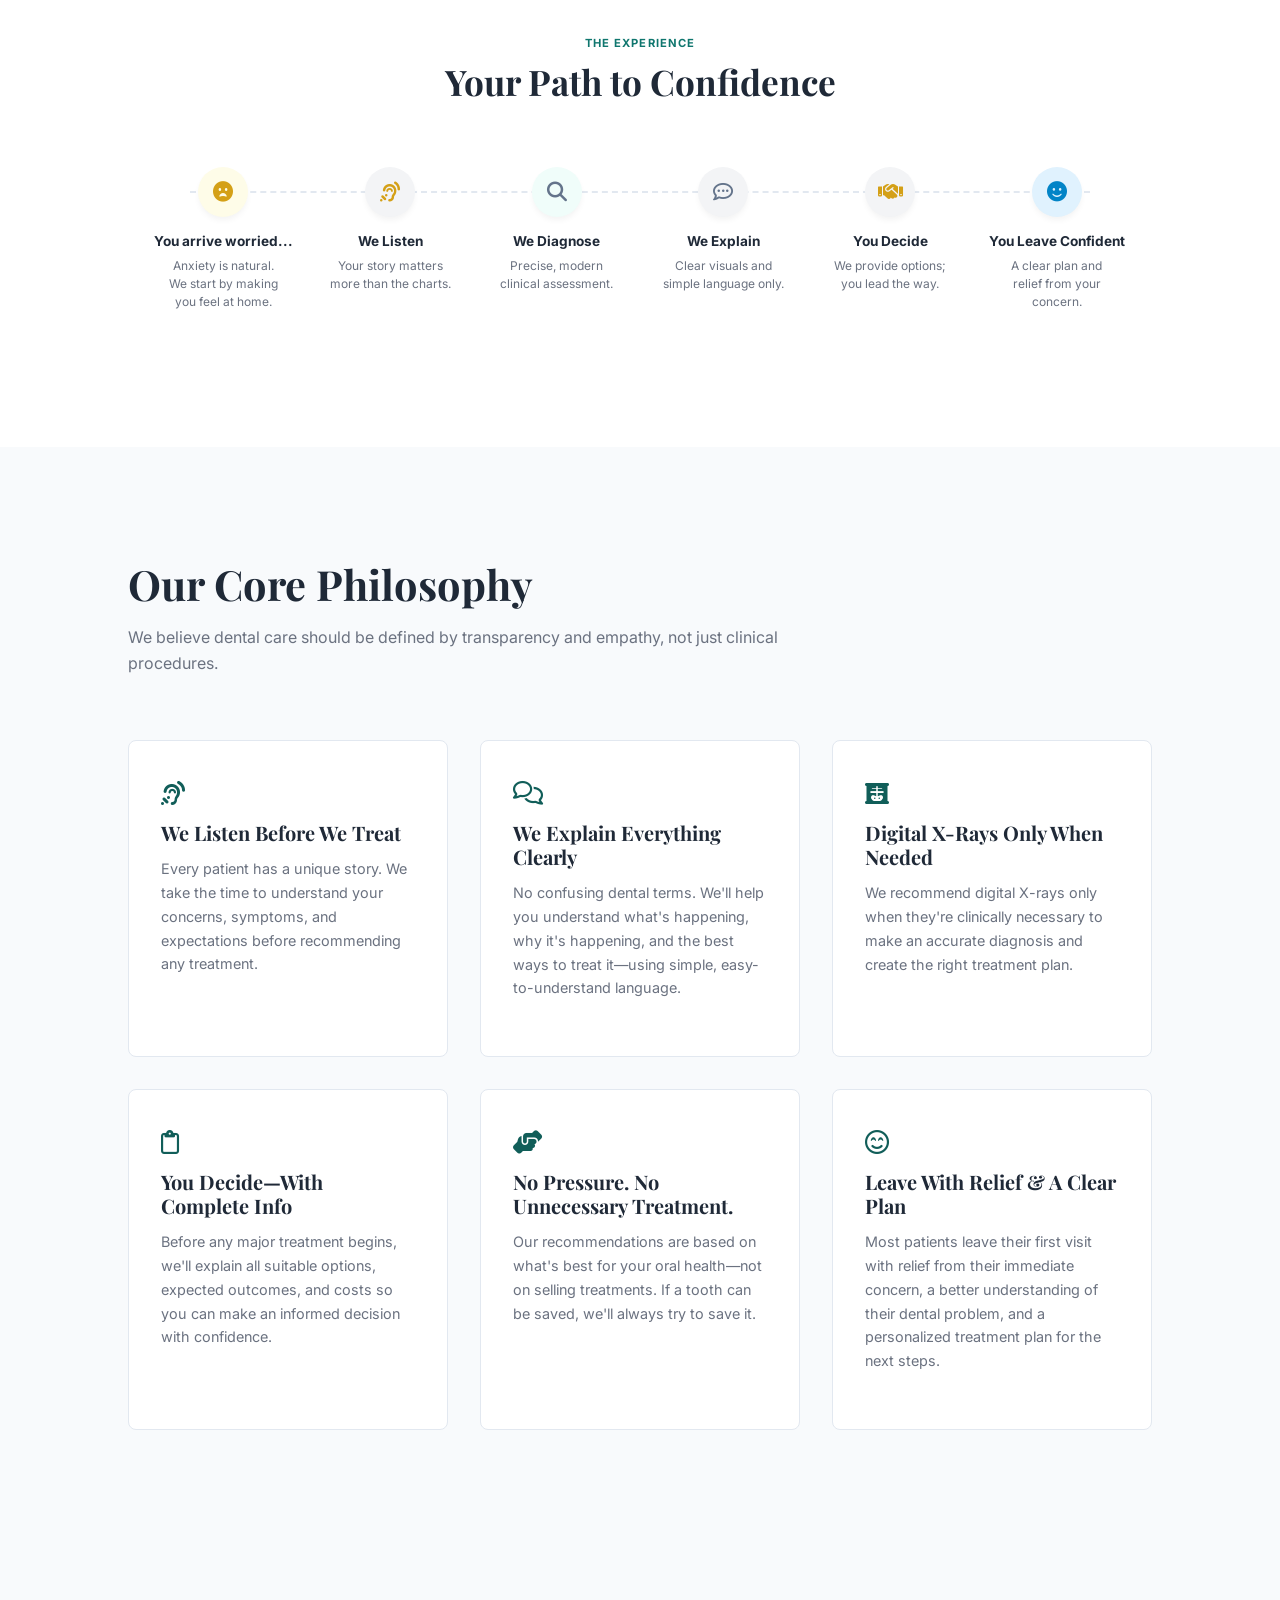
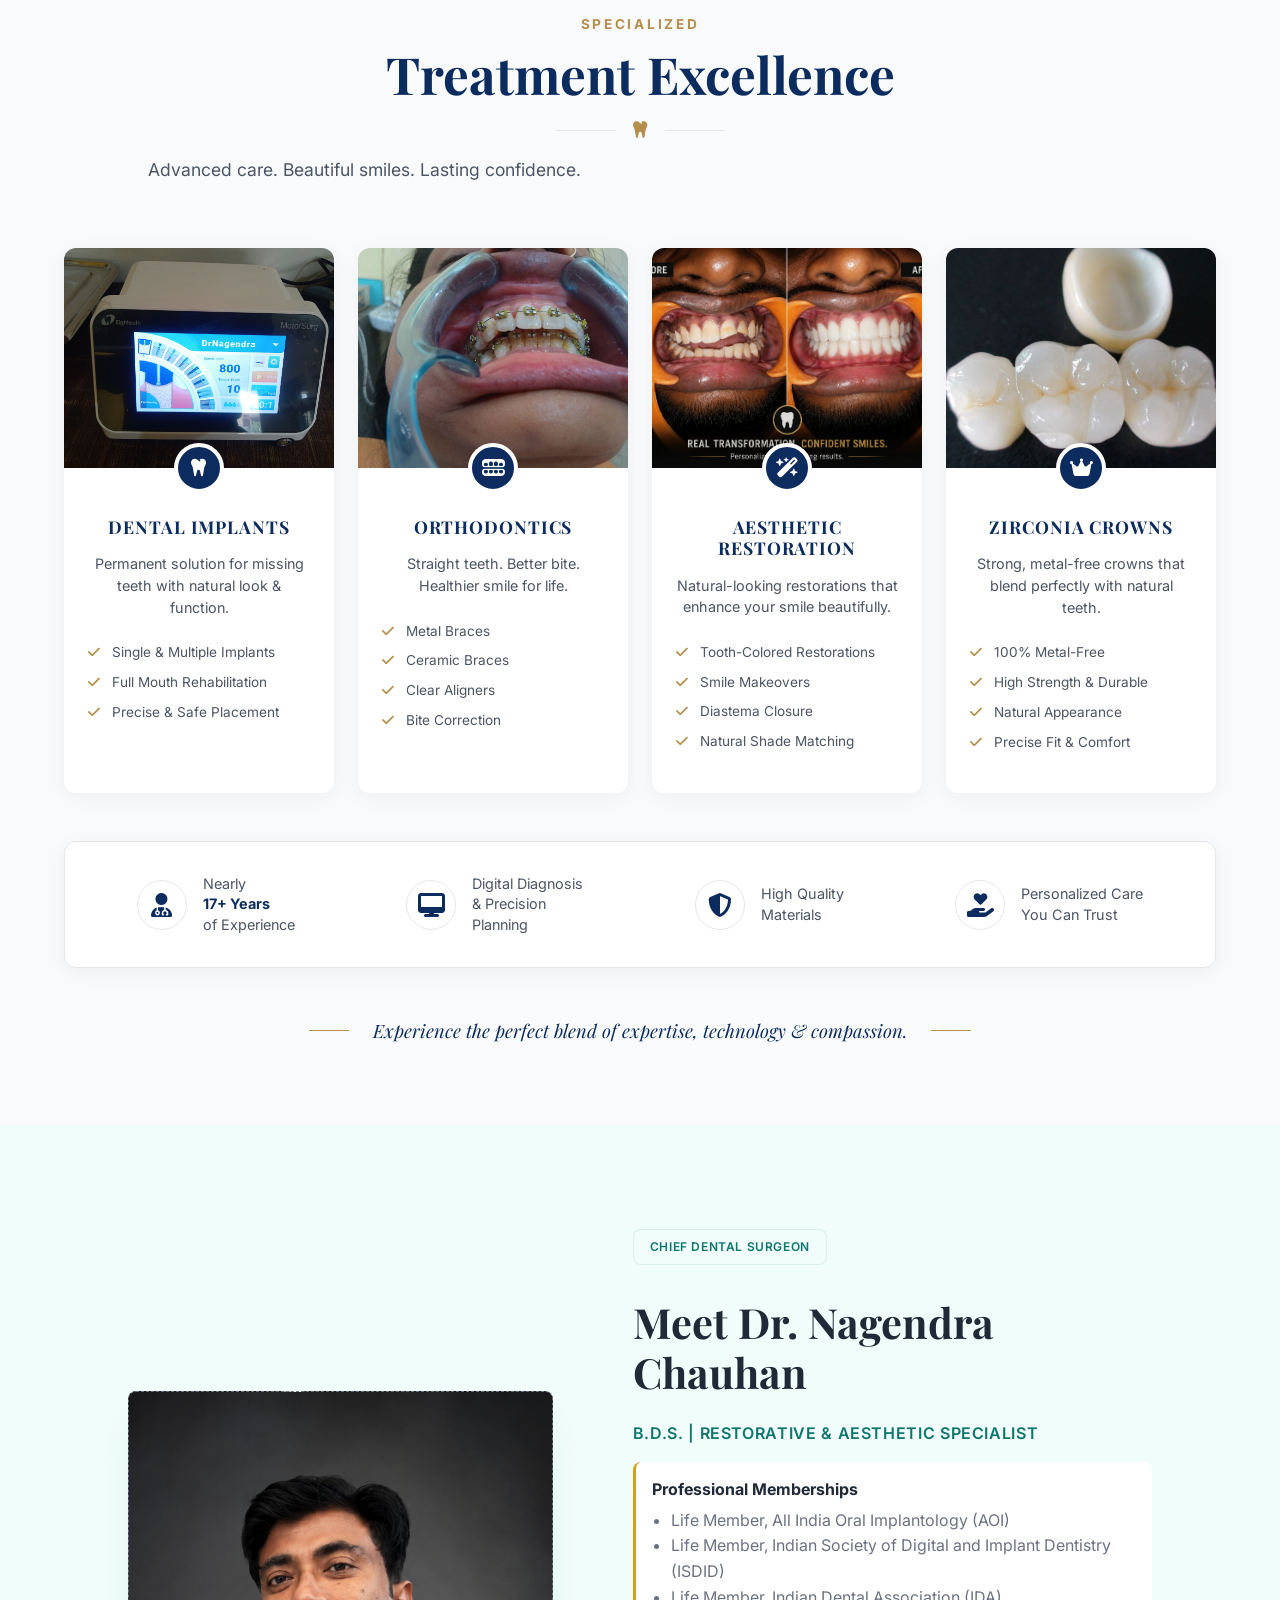
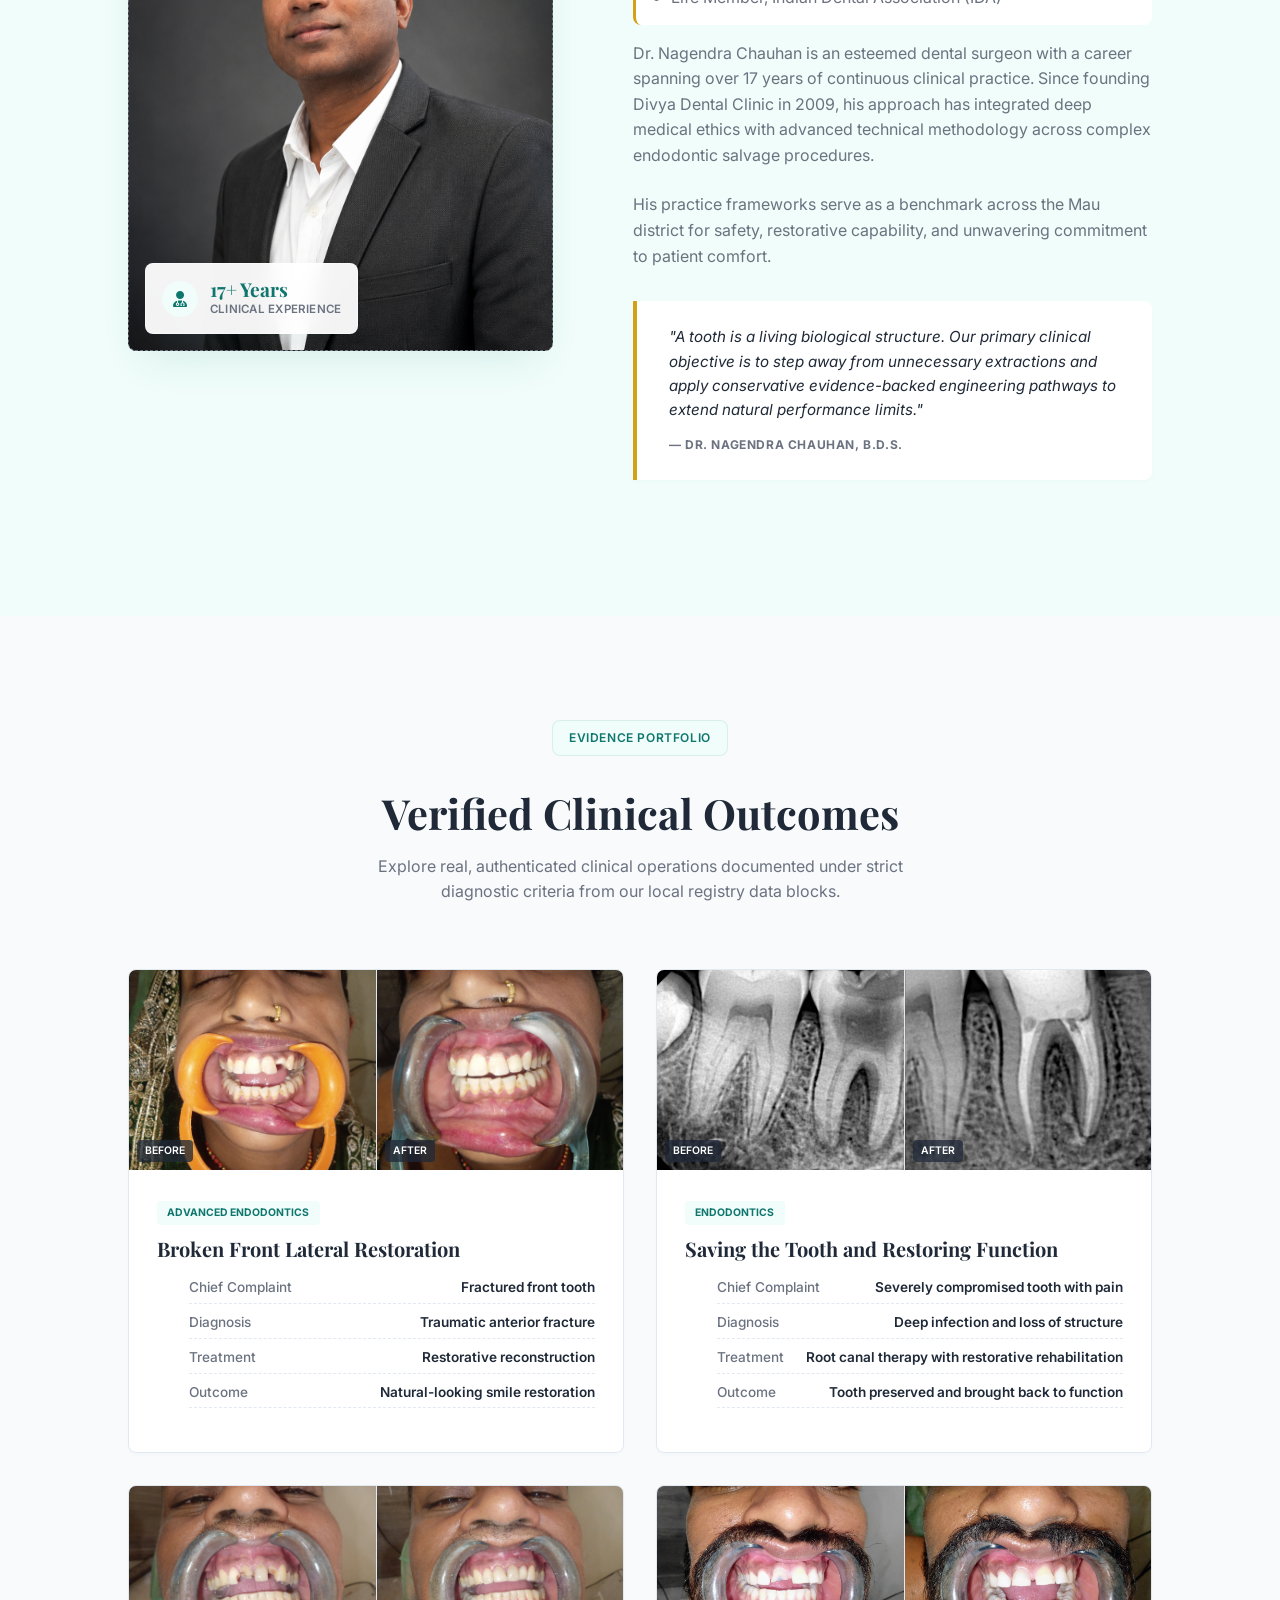
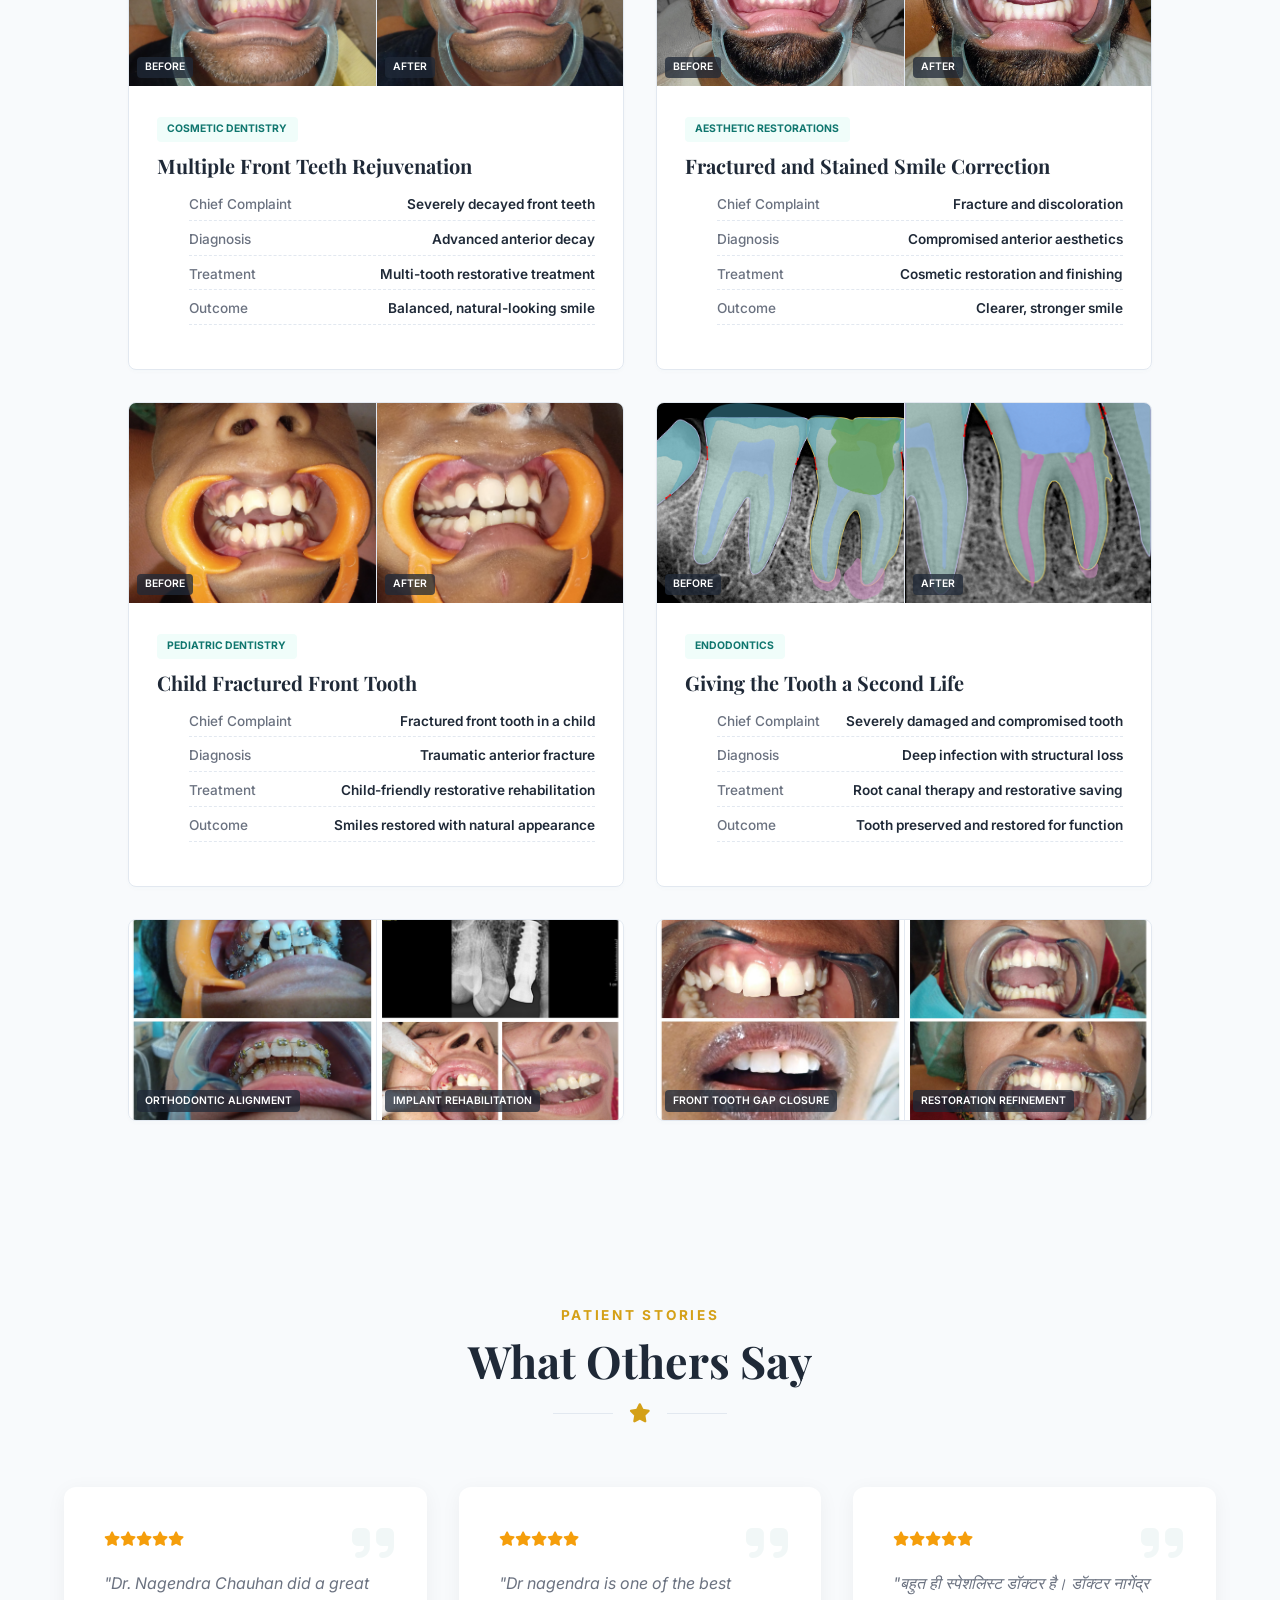
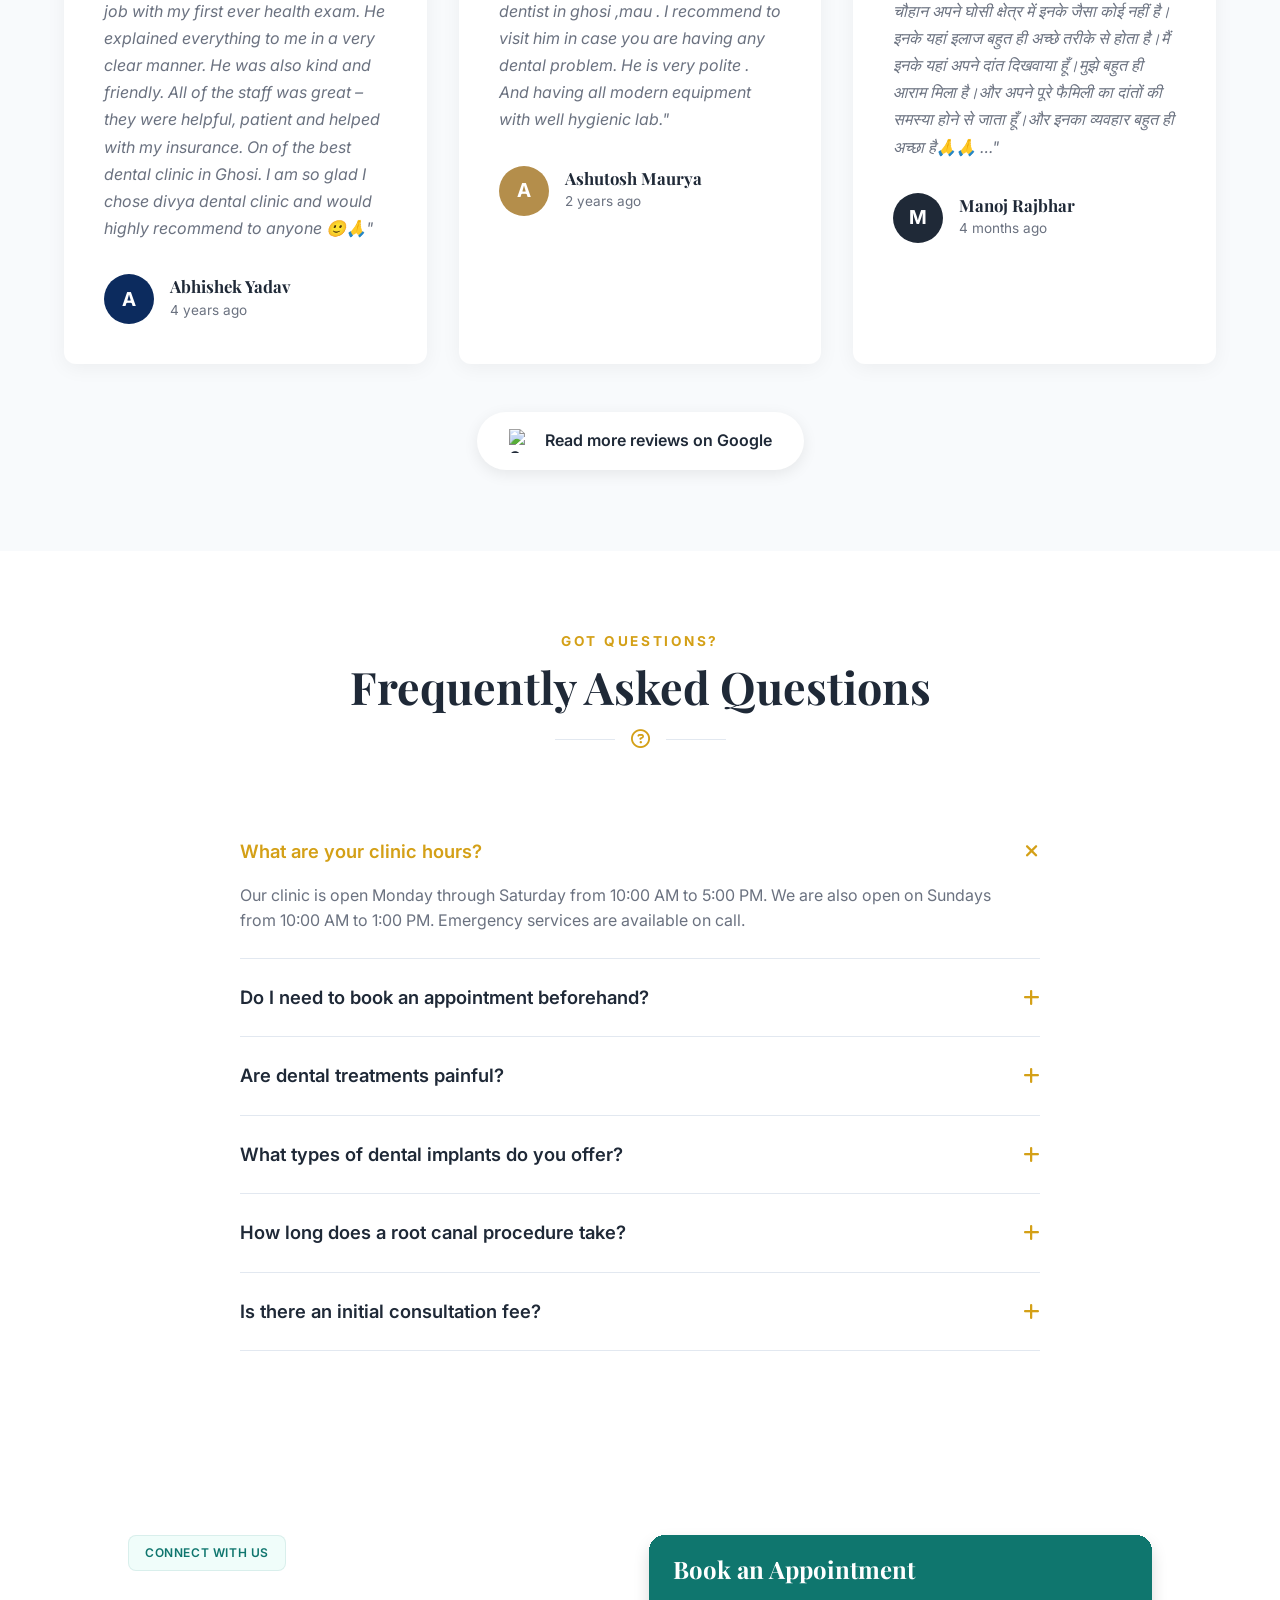
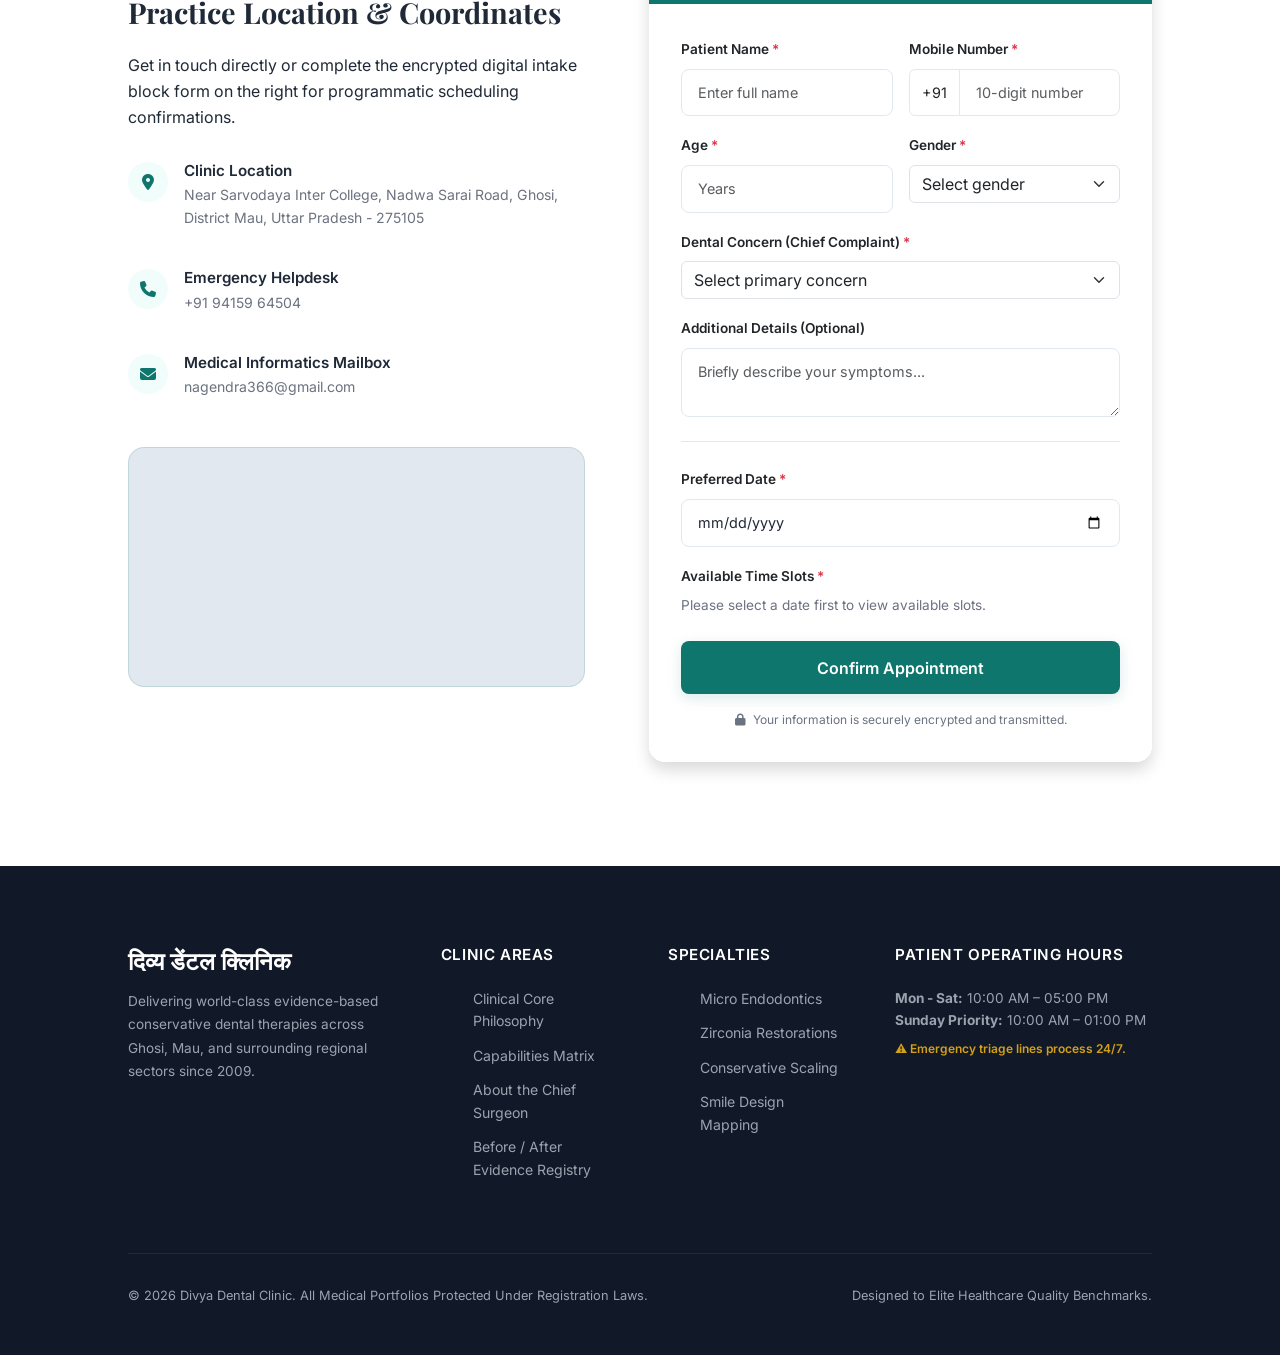
==== commit 7a8fa070: "Update index.html" ====
--- a/index.html
+++ b/index.html
@@ -2210,7 +2210,7 @@
         </div>
       </div>
 
-      <div class="appointment-form-container" id="booking-section" style="scroll-margin-top: 100px;">
+      <div class="appointment-form-container" id="booking-section" style="scroll-margin-top: 180px;">
         <div class="card shadow border-0" style="border-radius: 16px; overflow: hidden; border: 1px solid rgba(15, 118, 110, 0.15);">
           <div class="card-header text-white" style="background: var(--primary); padding: 1.25rem 1.5rem; border: none;">
             <h3 class="mb-0" style="font-family: 'Playfair Display', serif; font-size: 1.5rem; color: var(--surface);">Book an Appointment</h3>
